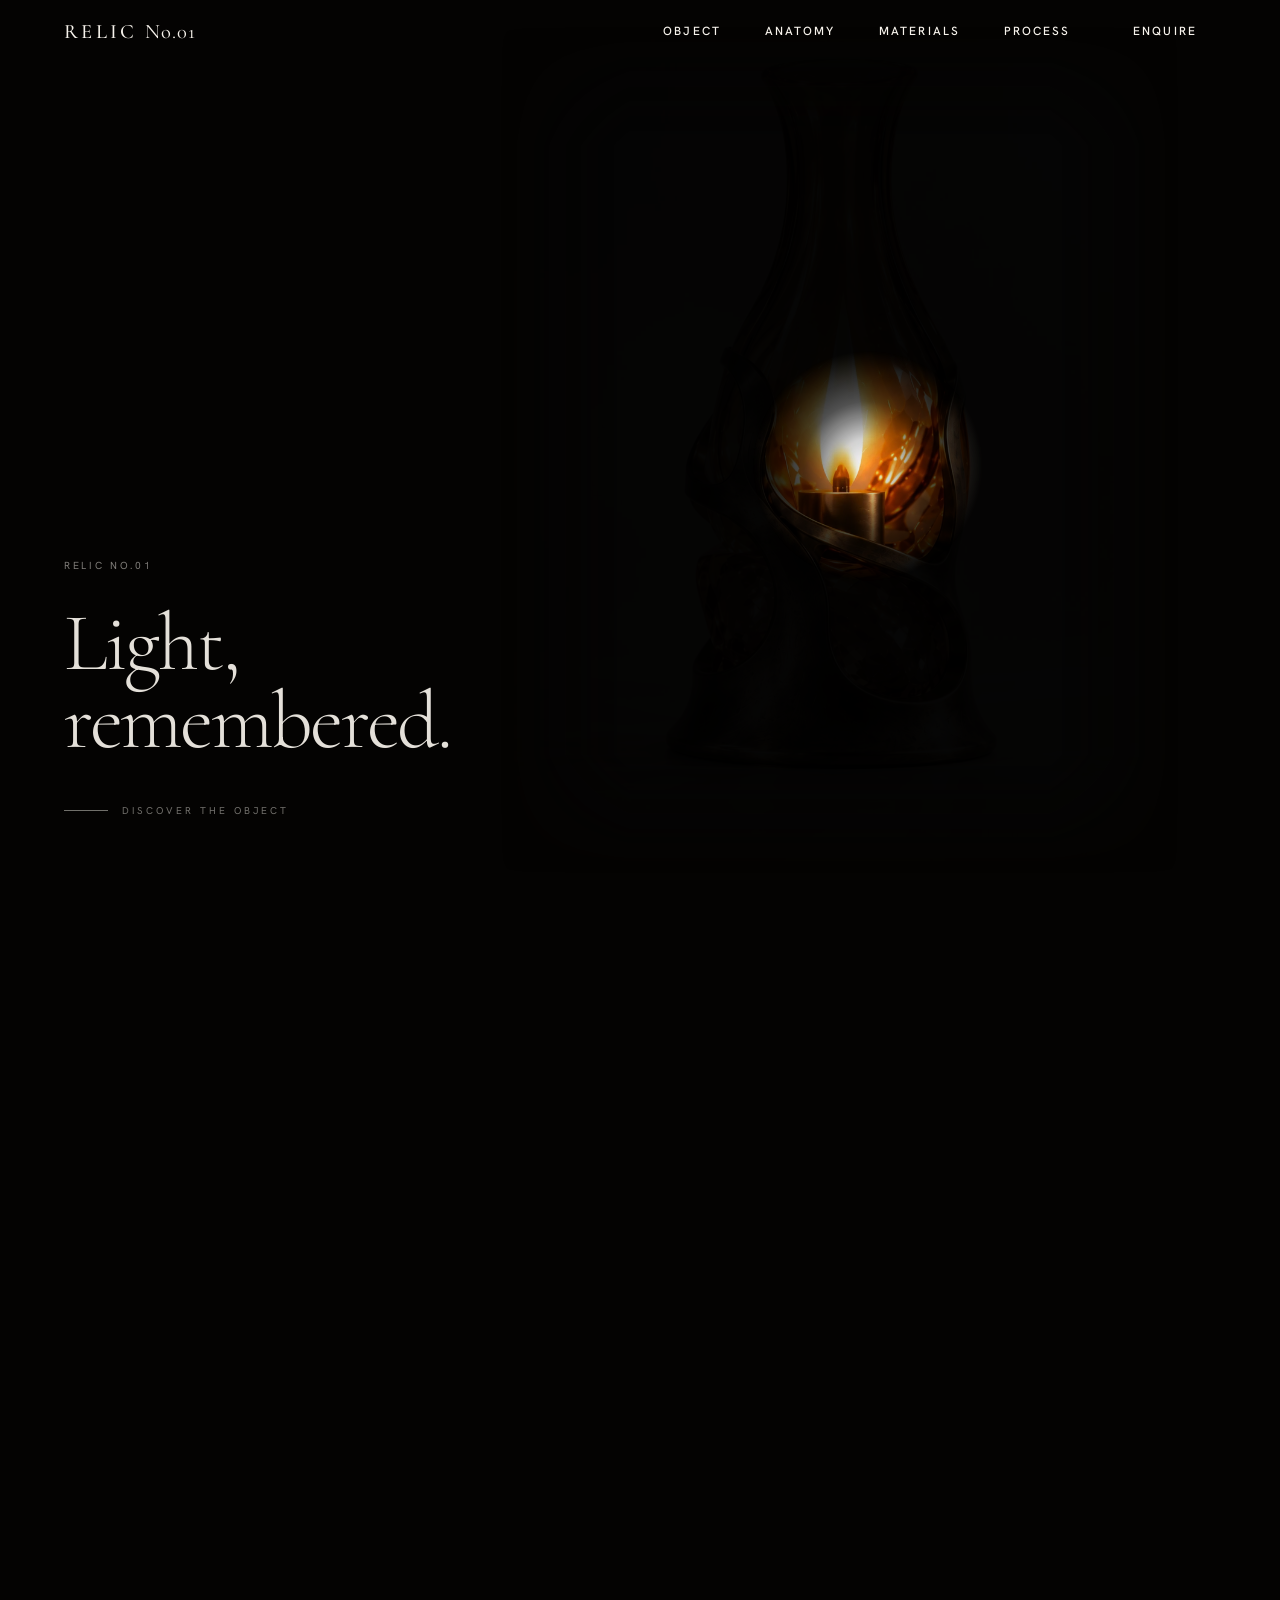
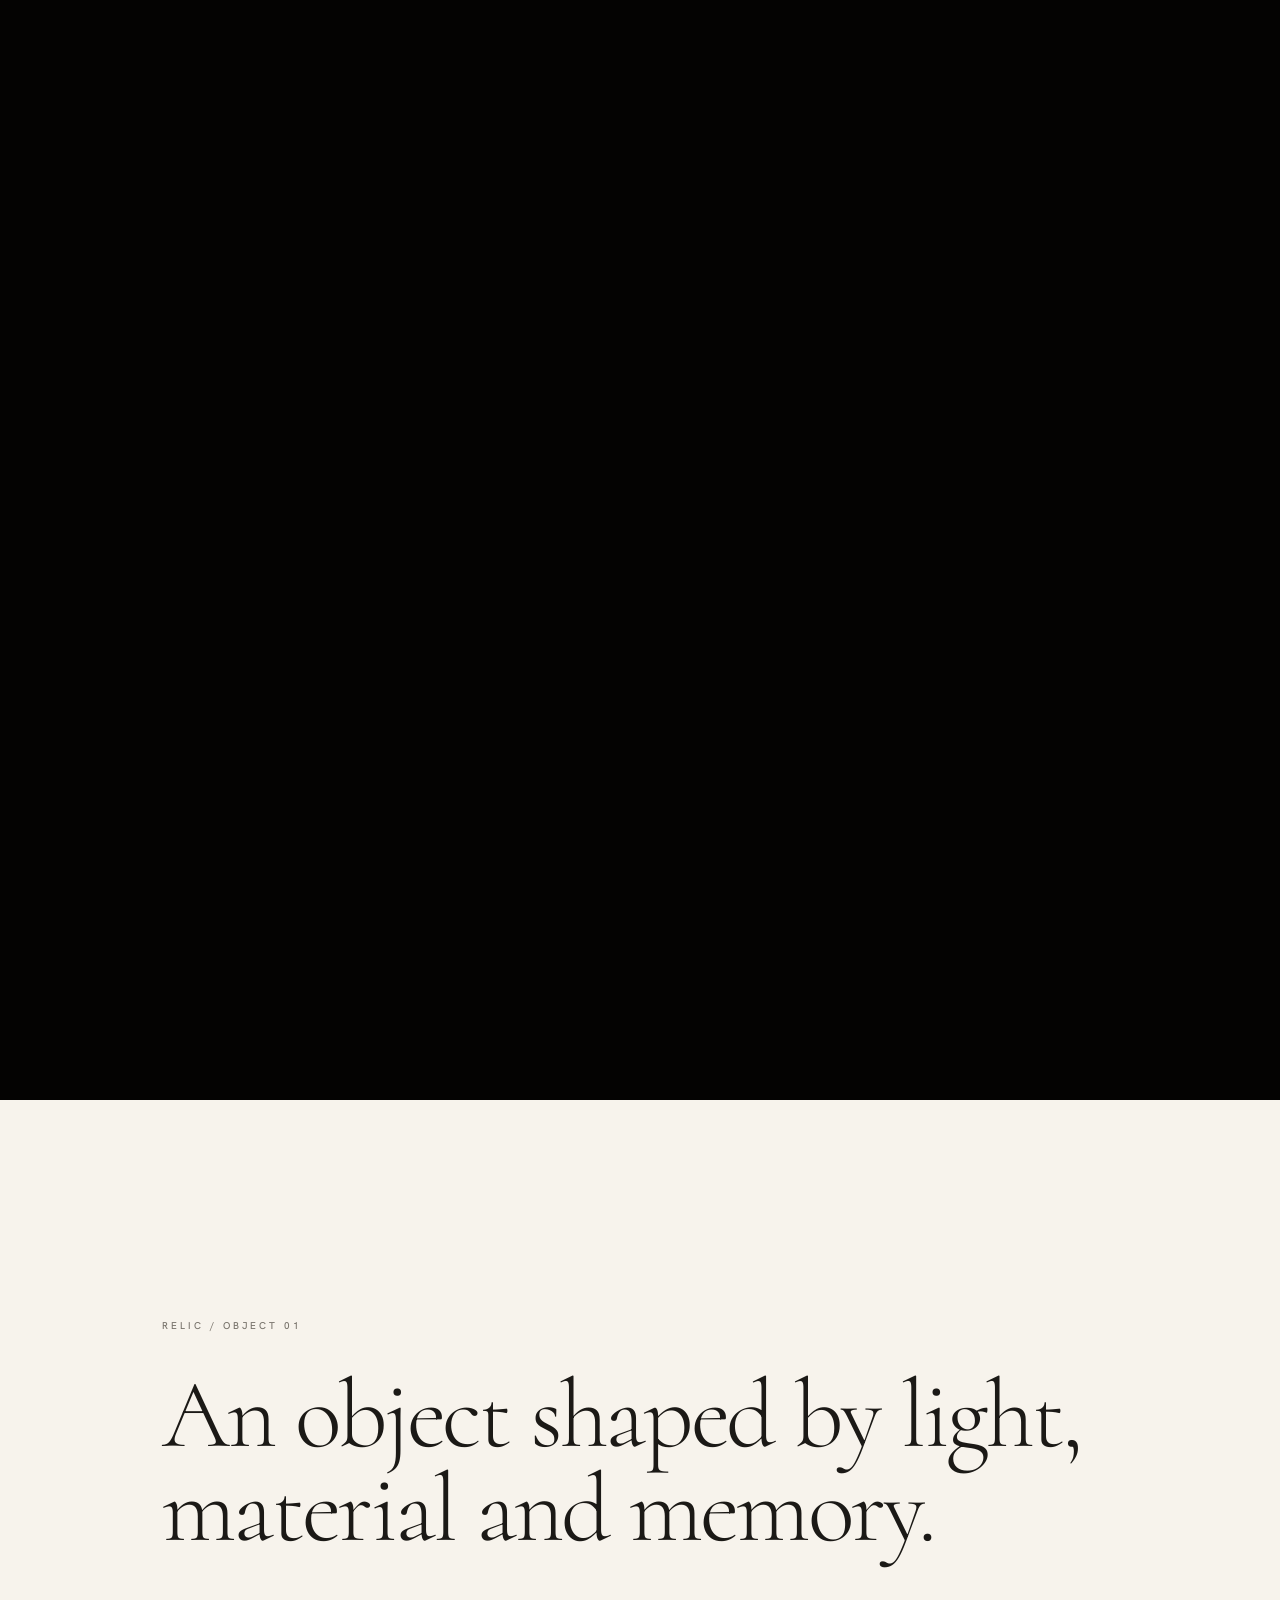
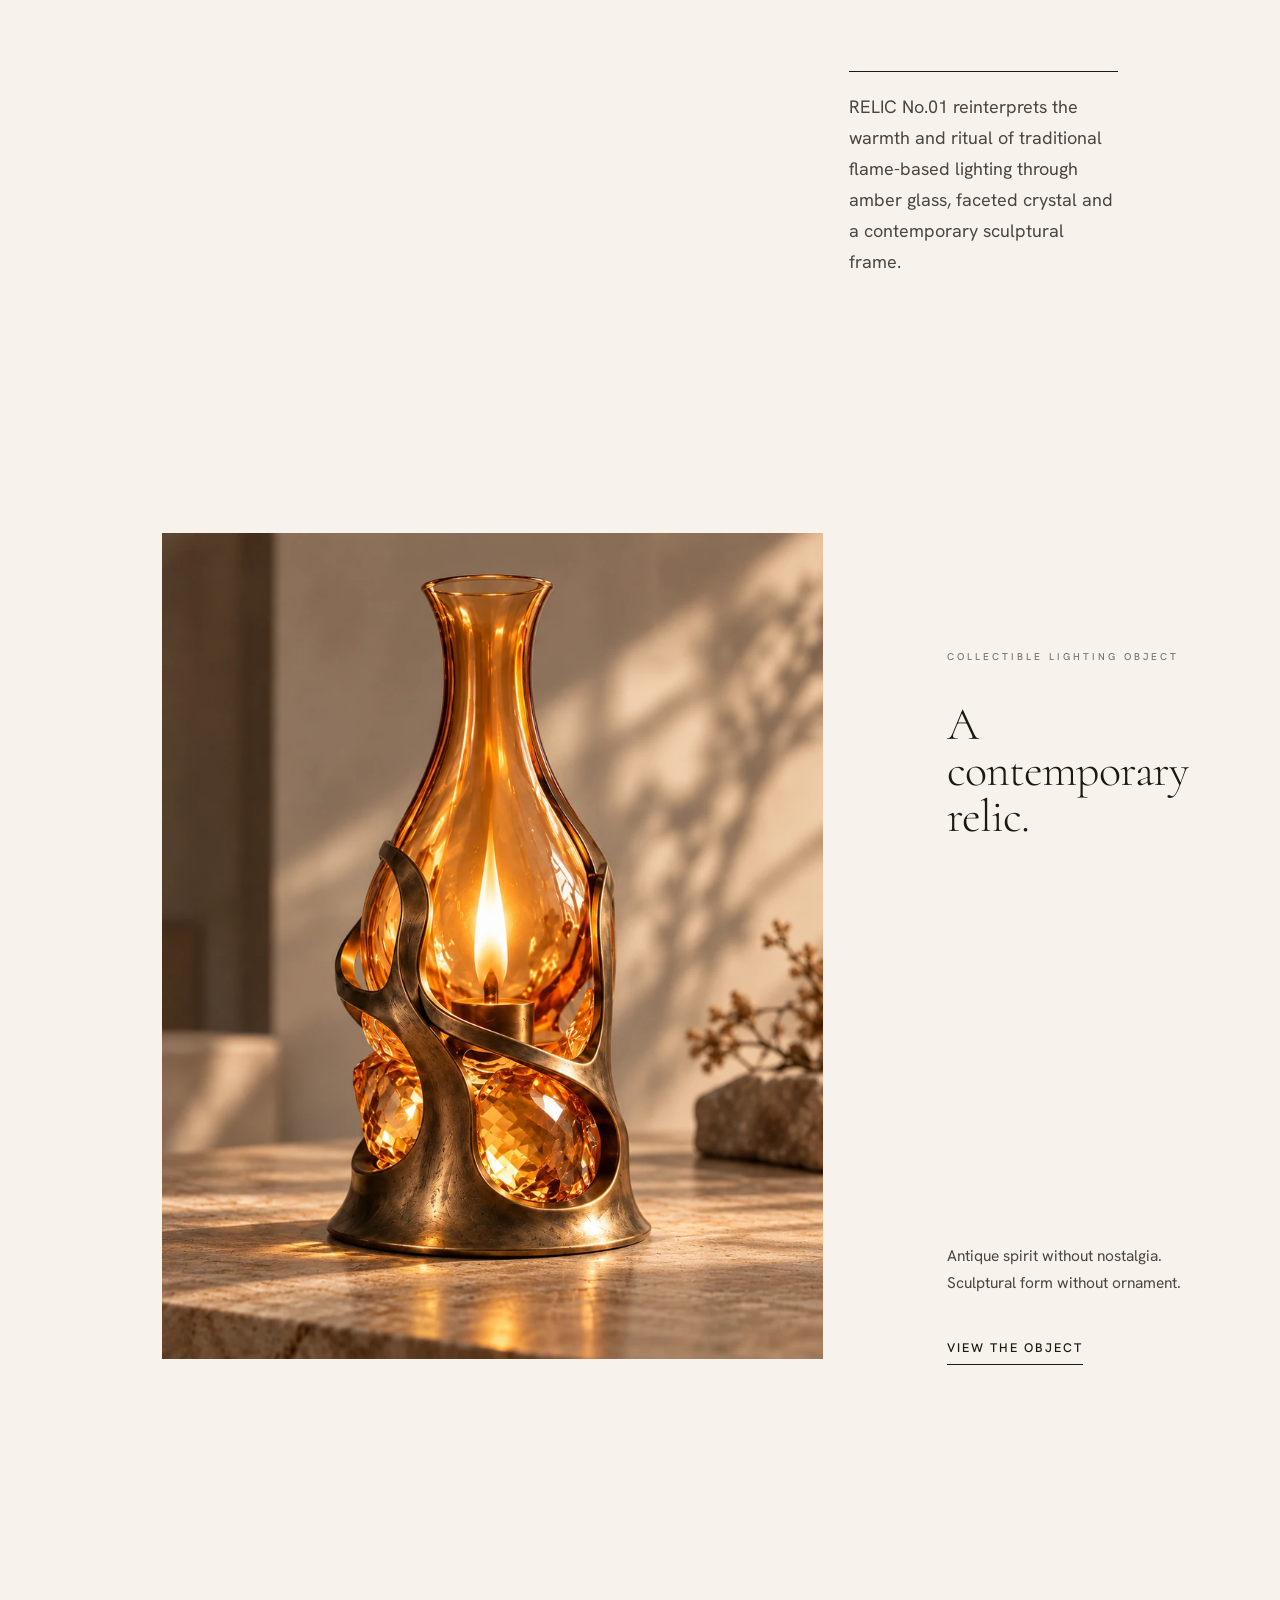
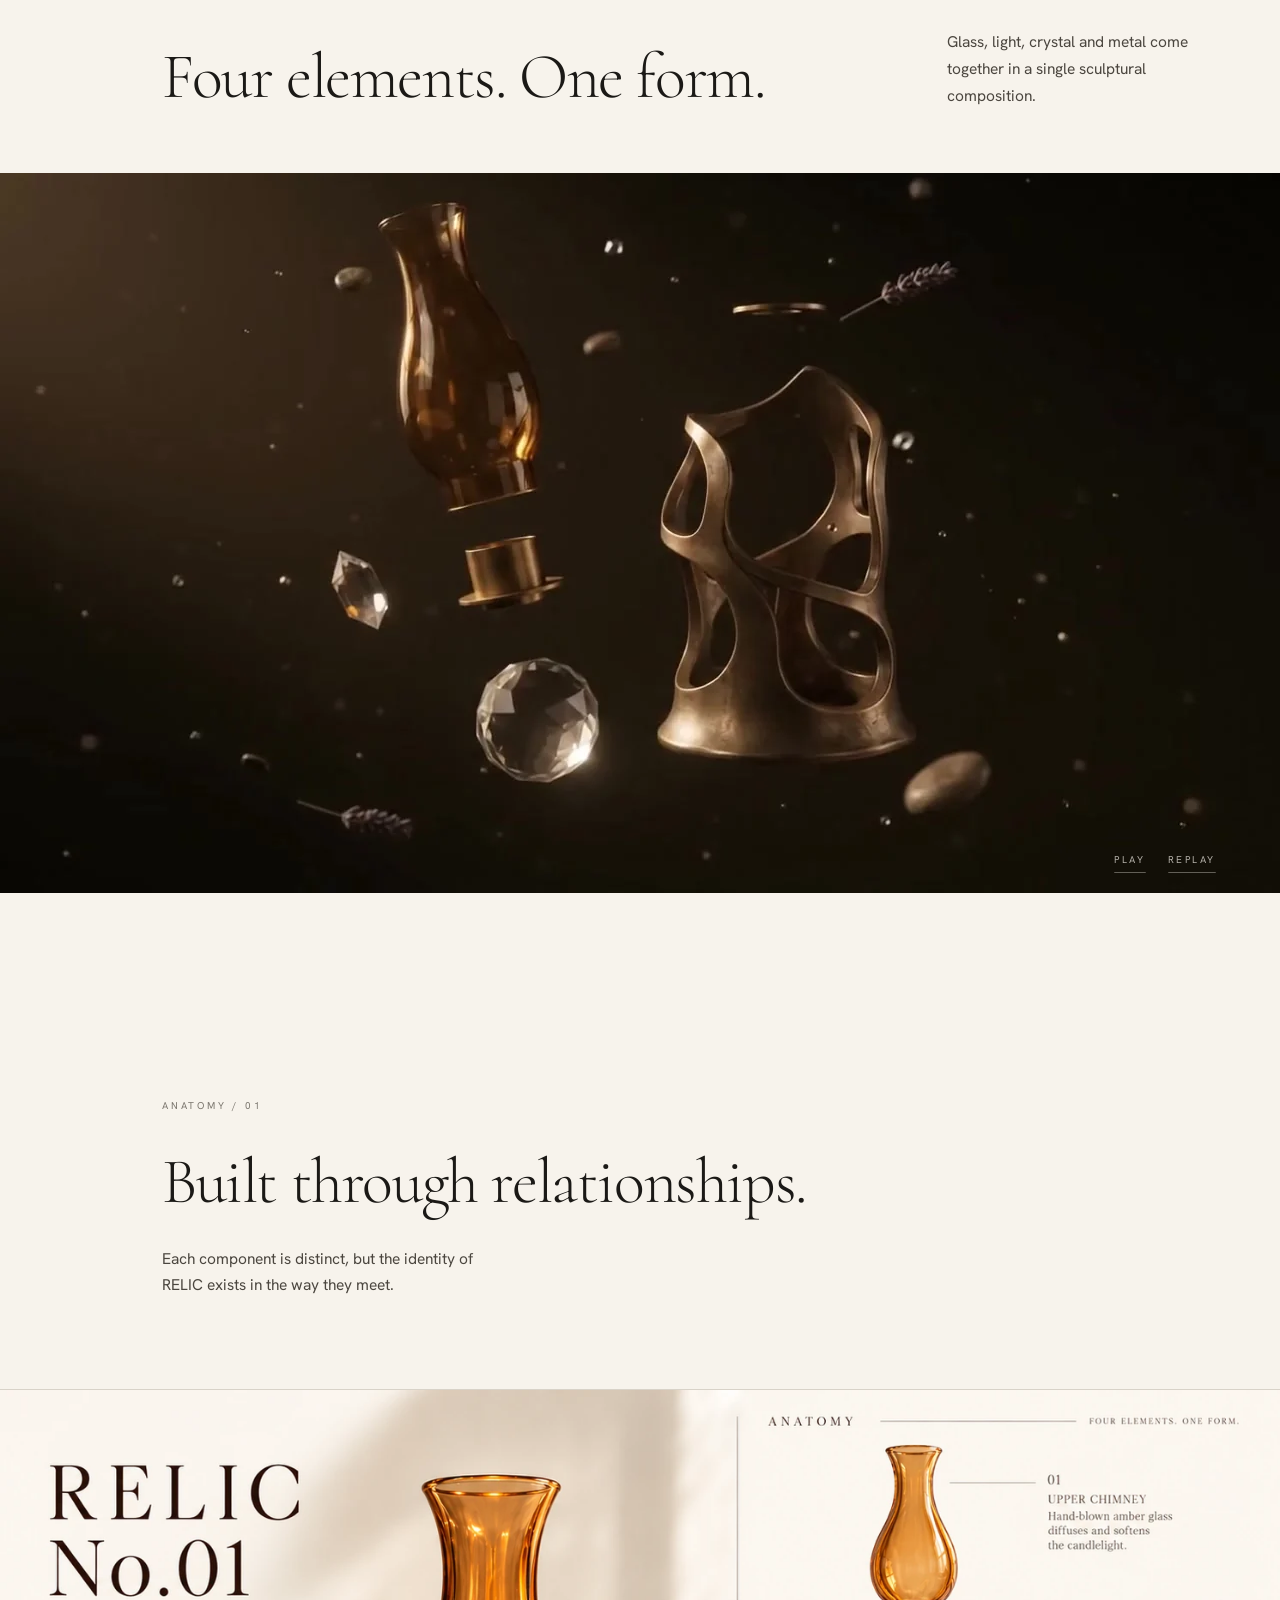
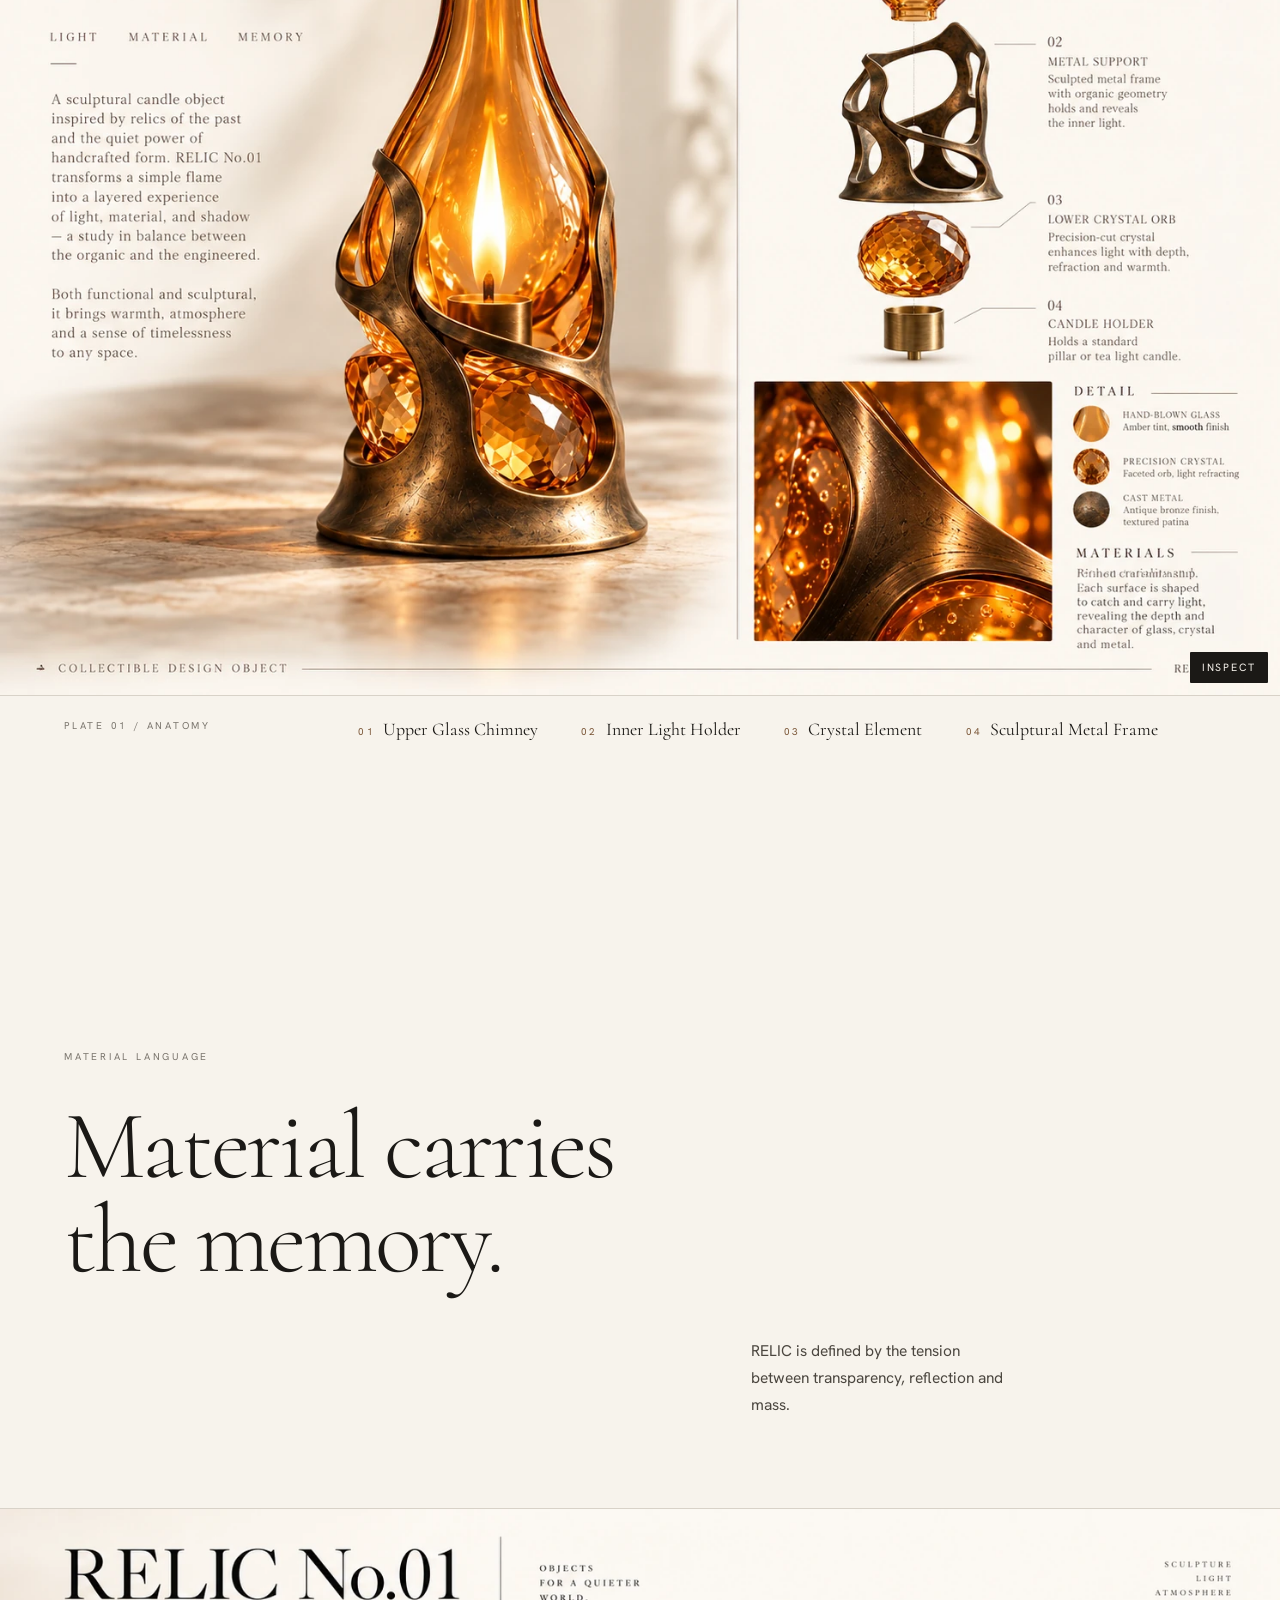
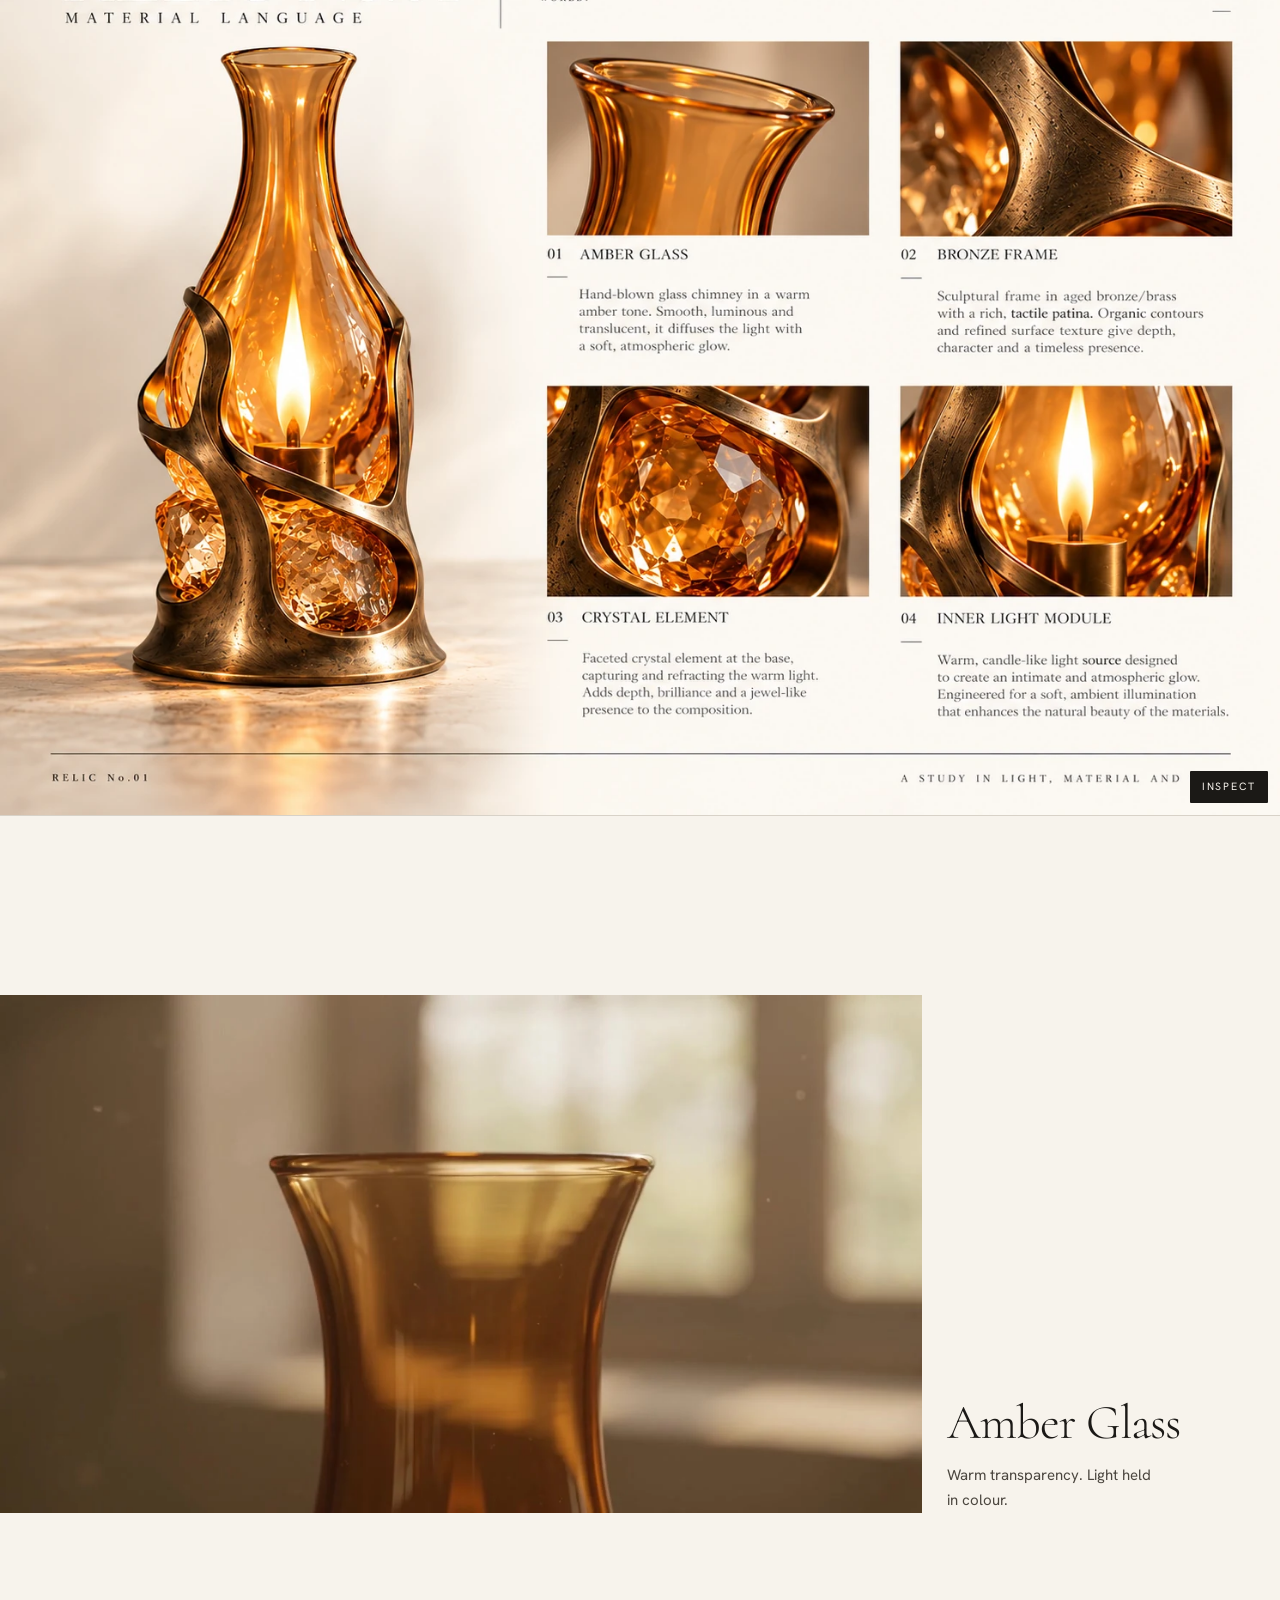
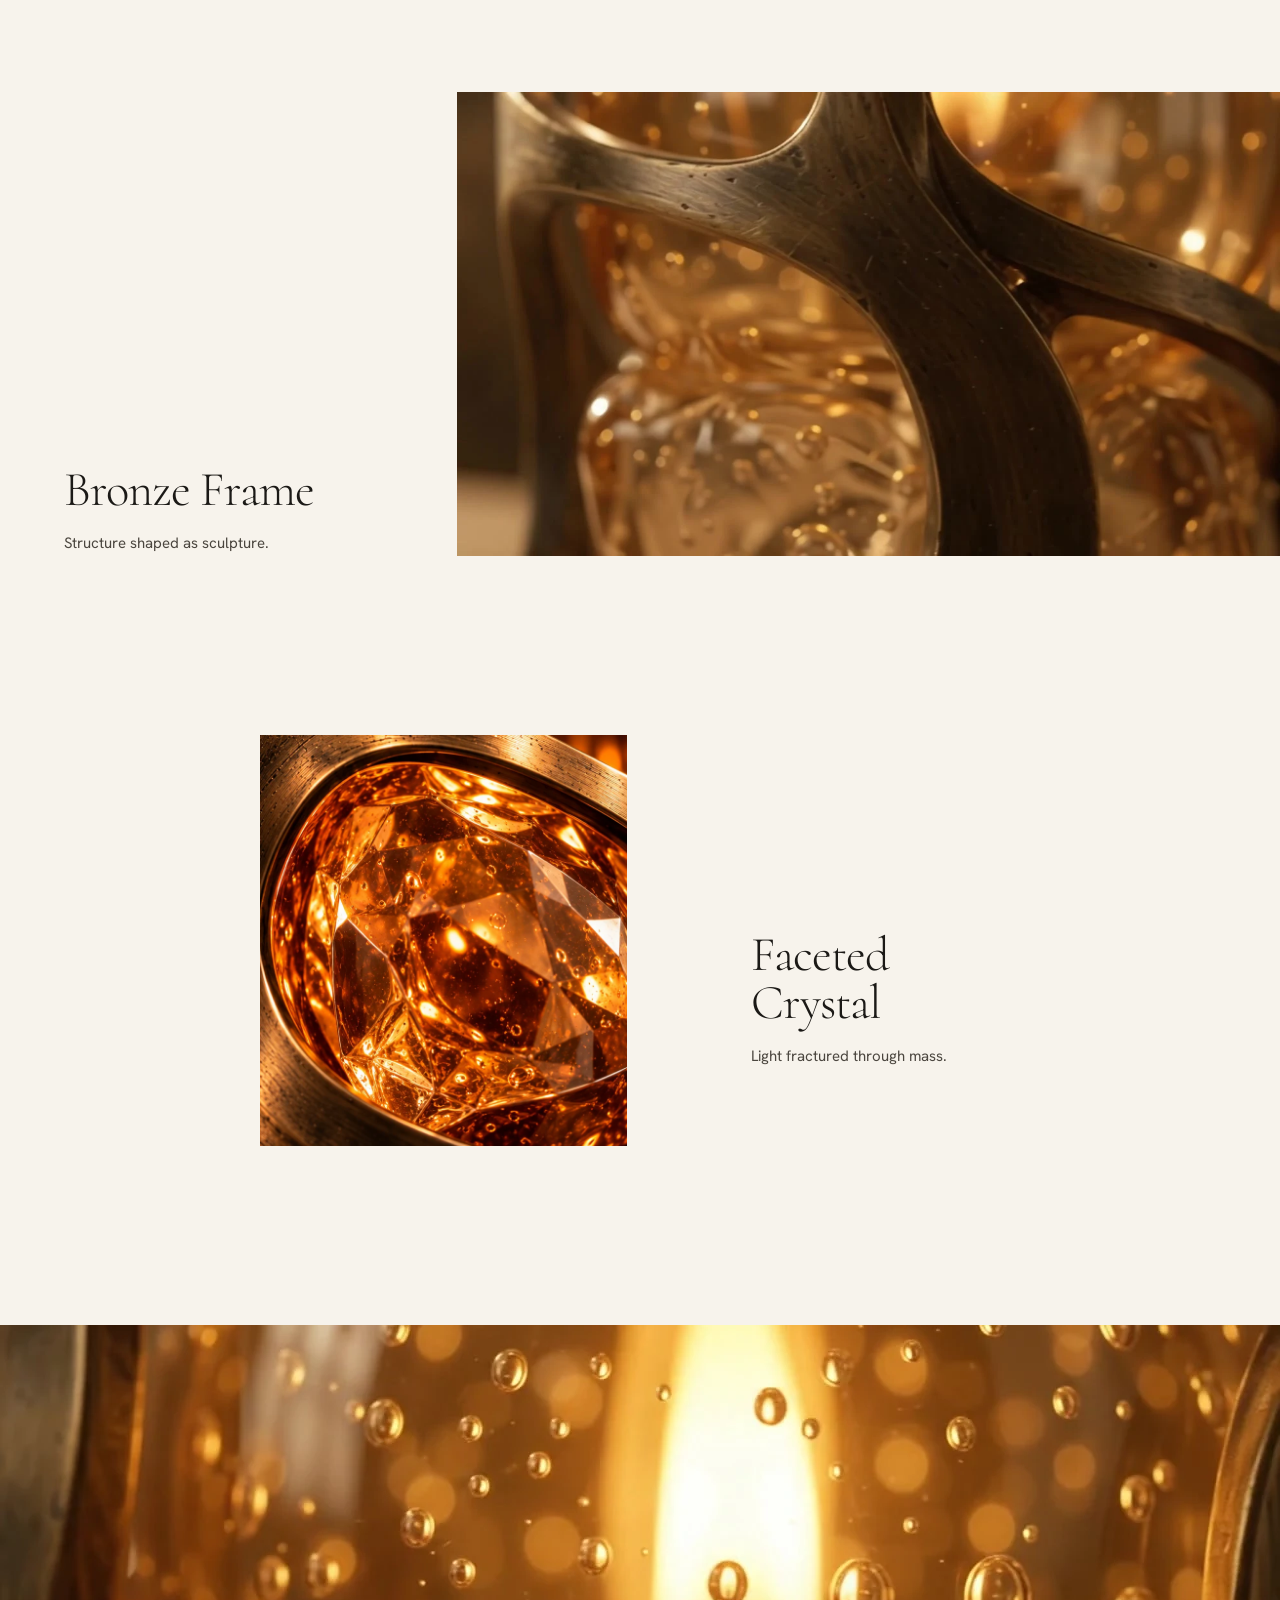
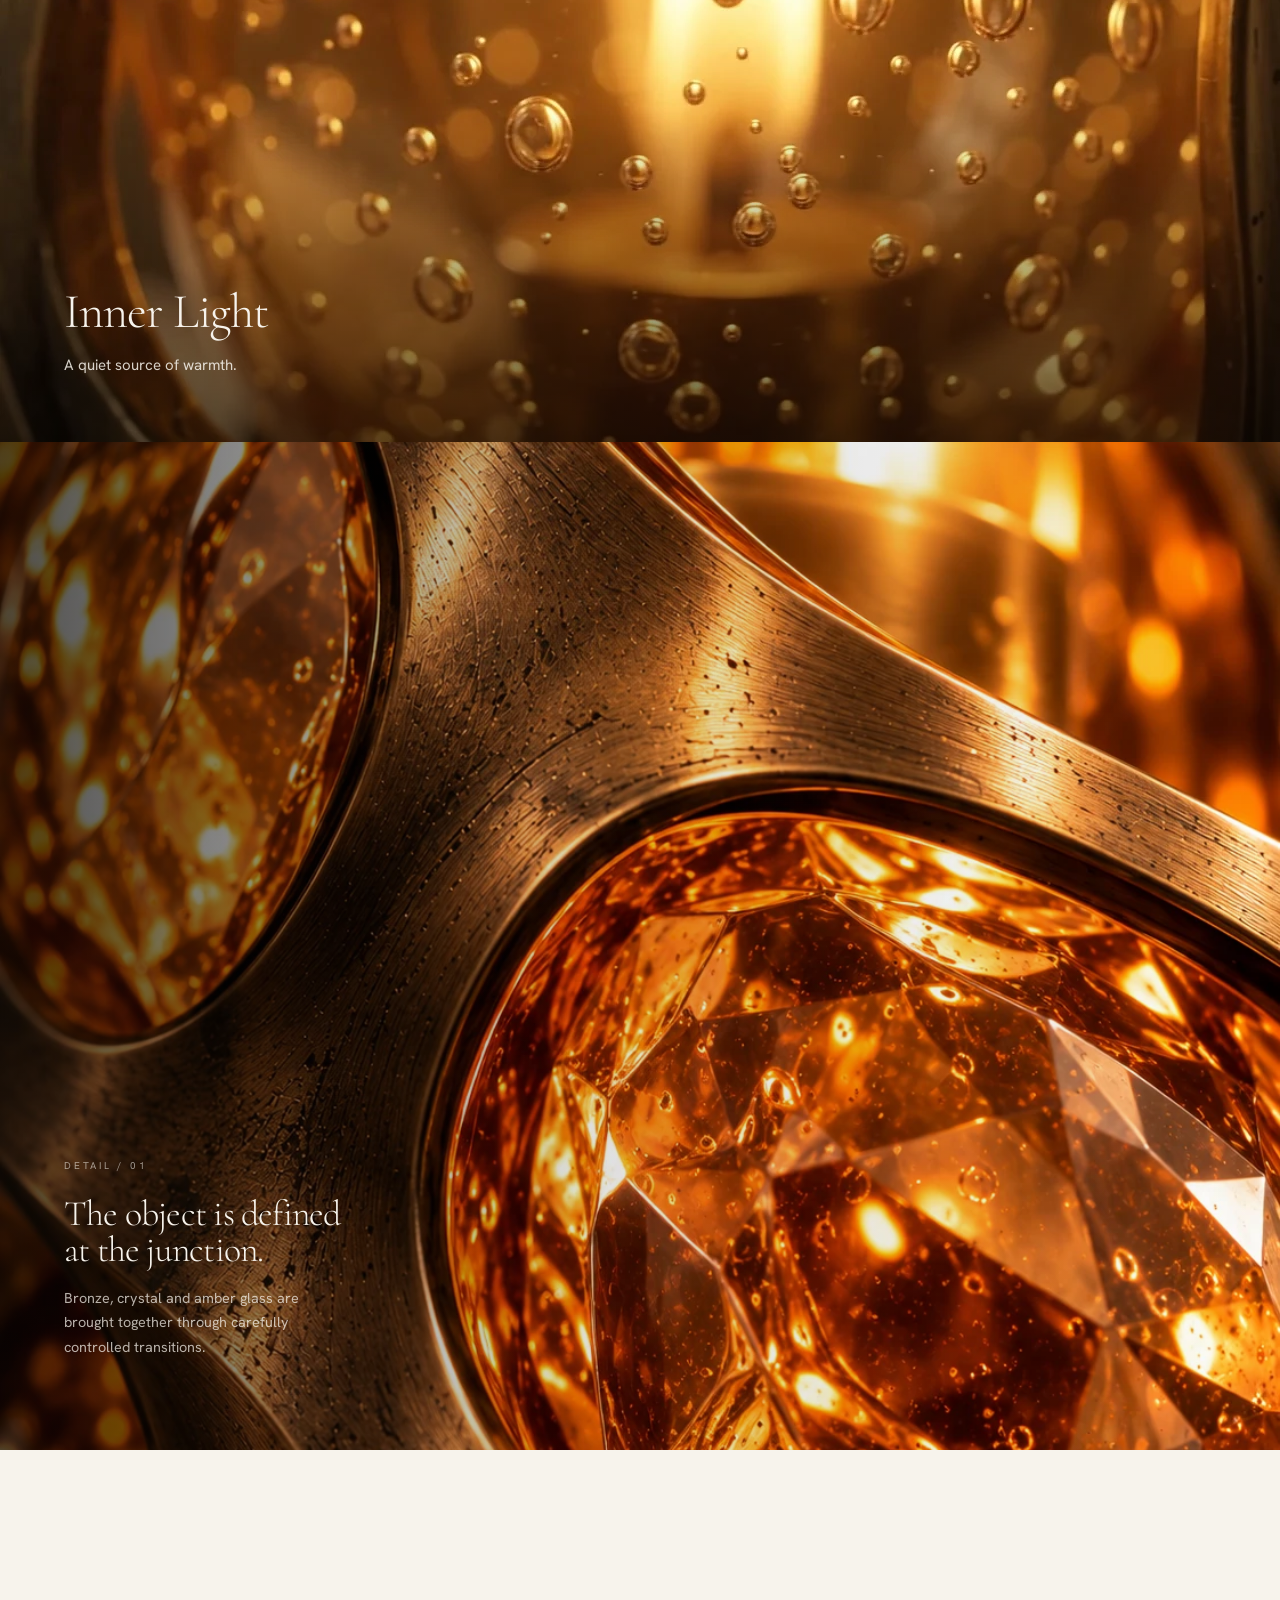
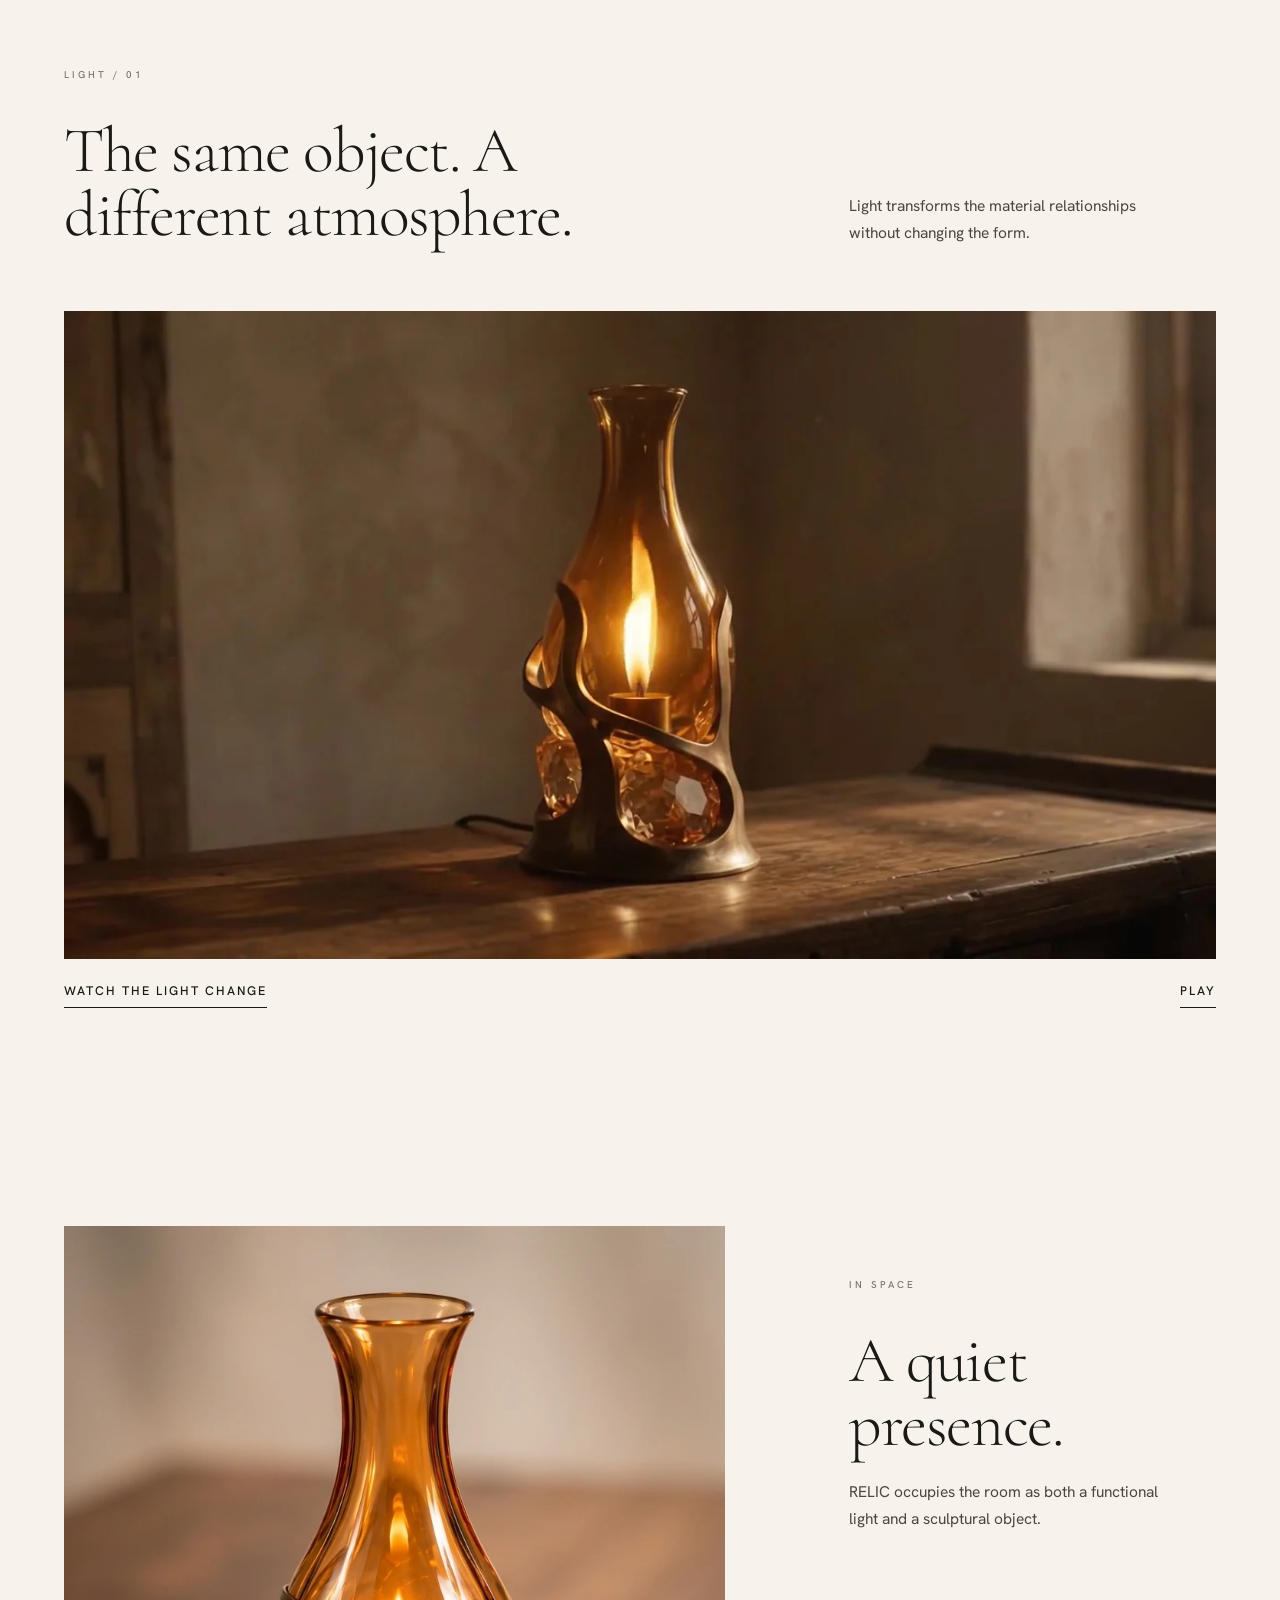
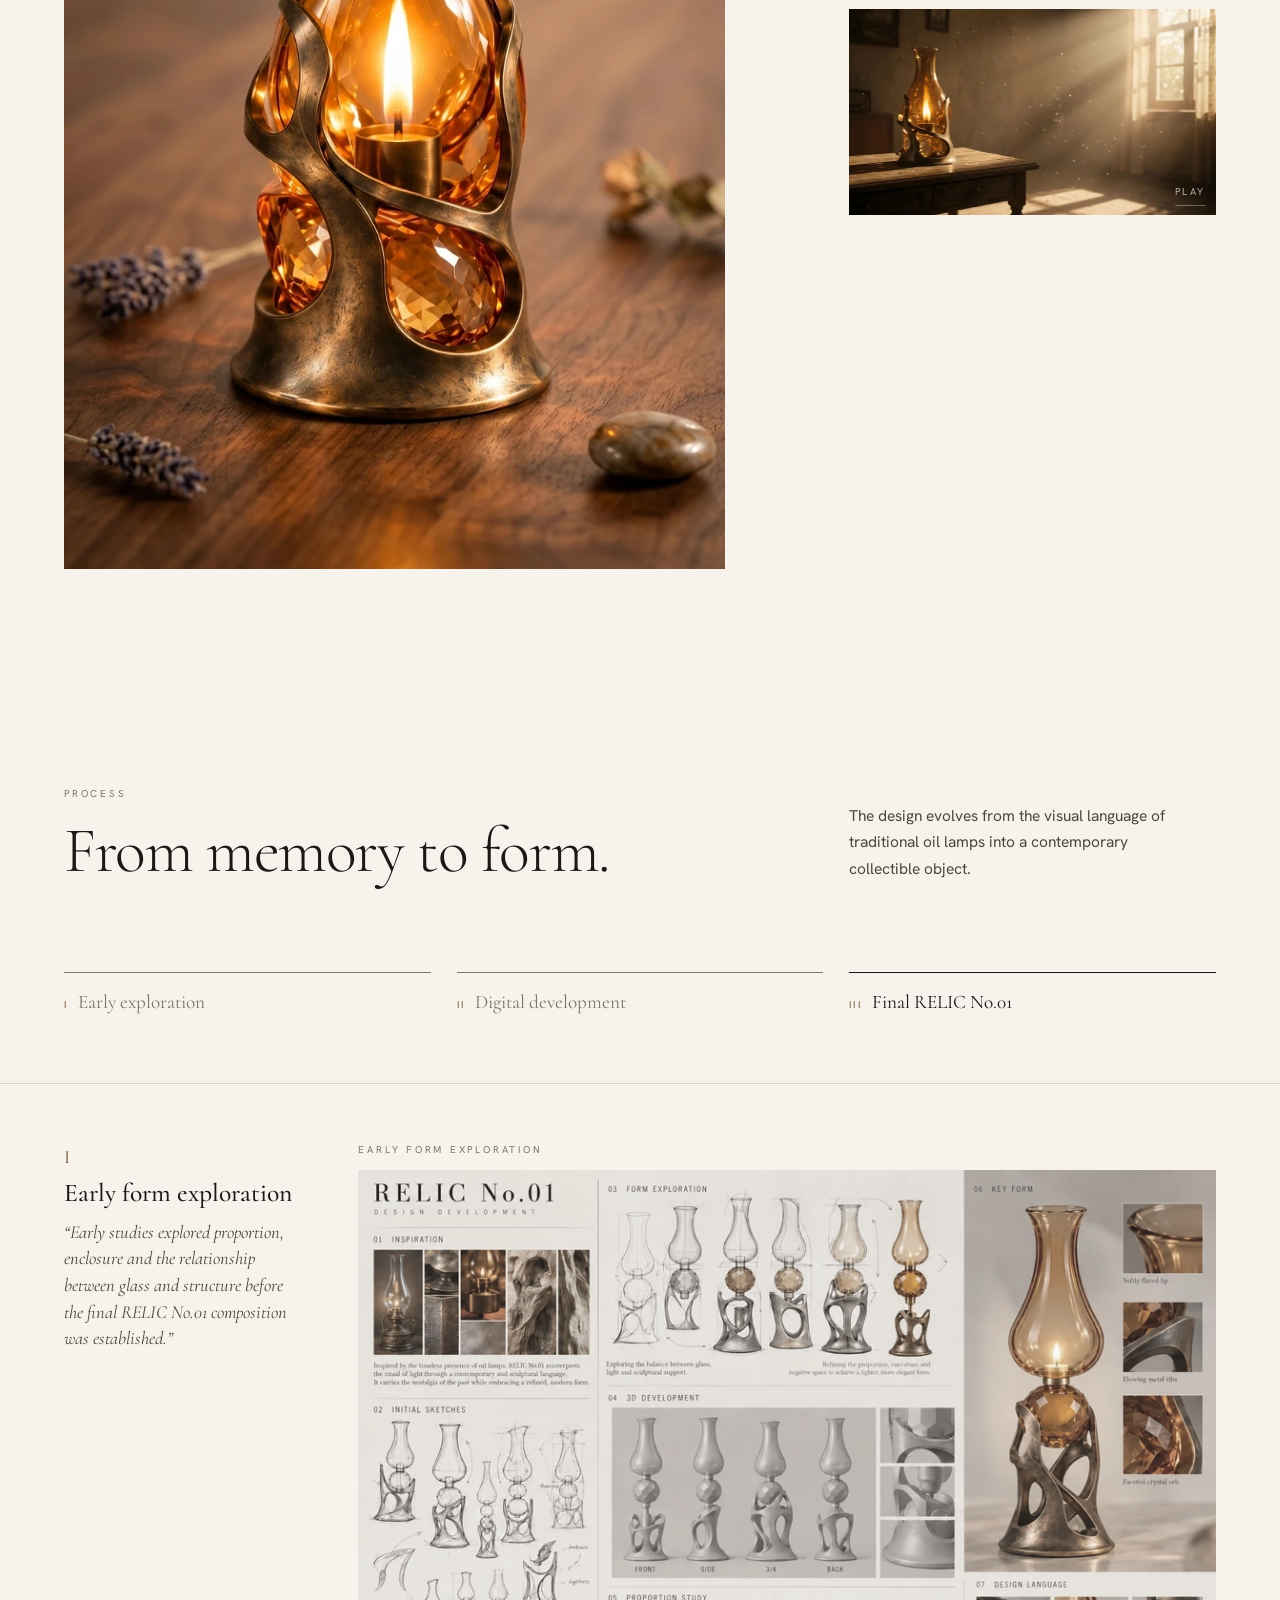
==== index.html @ 2372d44c "Add files via upload" ====
<!doctype html>
<html lang="en">
<head>
<meta charset="utf-8">
<meta name="viewport" content="width=device-width, initial-scale=1, viewport-fit=cover">
<title>RELIC No.01 — Light, remembered.</title>
<meta name="description" content="RELIC No.01 is a collectible sculptural table light: amber glass, faceted crystal and a flowing bronze frame, inspired by antique oil lamps.">
<meta name="theme-color" content="#F7F3EC">
<meta property="og:title" content="RELIC No.01 — Light, remembered.">
<meta property="og:description" content="RELIC No.01 is a collectible sculptural table light: amber glass, faceted crystal and a flowing bronze frame, inspired by antique oil lamps.">
<meta property="og:type" content="website">
<meta property="og:image" content="assets/img/relic-hero-neutral.webp">
<link rel="preconnect" href="https://fonts.googleapis.com"><link rel="preconnect" href="https://fonts.gstatic.com" crossorigin><link href="https://fonts.googleapis.com/css2?family=Cormorant:ital,wght@0,300;0,400;0,500;1,400&family=Hanken+Grotesk:wght@400;500&display=swap" rel="stylesheet">
<link rel="stylesheet" href="css/style.css">
</head>
<body>
<a class="skip" href="#main">Skip to content</a>
<header class="header is-paper">
  <a class="logo" href="#top" aria-label="RELIC No.01, home">RELIC<span>No.01</span></a>
  <button class="menu-btn" type="button" aria-expanded="false" aria-controls="nav">Menu</button>
  <nav class="nav" id="nav" aria-label="Primary">
    <a href="#object">Object</a>
    <a href="#anatomy">Anatomy</a>
    <a href="#materials">Materials</a>
    <a href="#process">Process</a>
    <button class="nav__enq" type="button" data-enquire>Enquire</button>
  </nav>
</header>
<main id="main">

<!-- 01 · dark entrance -->
<section class="entrance" id="top" aria-label="RELIC No.01, opening">
  <div class="entrance__pin">
    <div class="entrance__frame">
      <img class="e-base" src="assets/img/relic-hero-neutral.webp" width="1122" height="1402" alt="" aria-hidden="true" fetchpriority="high">
      <img class="e-lit" src="assets/img/relic-hero-neutral.webp" width="1122" height="1402" alt="RELIC No.01: an amber glass chimney with a lit flame, a faceted crystal and a sculptural bronze frame on a flared base." fetchpriority="high">
    </div>
    <div class="entrance__text">
      <p class="entrance__line">RELIC No.01</p>
      <h1 class="display entrance__title">Light, remembered.</h1>
      <p class="entrance__hint"><i aria-hidden="true"></i>Discover the object</p>
    </div>
  </div>
</section>

<!-- 02 · introduction -->
<section class="section intro" aria-labelledby="intro-h">
  <div class="grid">
    <p class="eyebrow">RELIC / OBJECT 01</p>
    <h2 class="display" id="intro-h">An object shaped by light, material and memory.</h2>
    <p class="copy">RELIC No.01 reinterprets the warmth and ritual of traditional flame-based lighting through amber glass, faceted crystal and a contemporary sculptural frame.</p>
  </div>
</section>

<!-- 03 · hero object -->
<section class="hero-object" id="object" aria-labelledby="obj-h">
  <div class="grid hero-object__grid">
    <figure class="hero-object__media" data-parallax>
      <img src="assets/img/relic-hero-sunlit.webp" srcset="assets/img/relic-hero-sunlit-900.webp 900w, assets/img/relic-hero-sunlit.webp 1122w" sizes="(max-width: 820px) 100vw, 56vw" width="1122" height="1402" alt="RELIC No.01 lit on a stone surface in low sun: the full silhouette of the glass chimney, crystal and bronze frame." loading="eager" fetchpriority="high">
    </figure>
    <div class="hero-object__text">
      <div>
        <p class="eyebrow">Collectible lighting object</p>
        <h2 class="headline" id="obj-h">A contemporary relic.</h2>
      </div>
      <div>
        <p class="copy">Antique spirit without nostalgia. Sculptural form without ornament.</p>
        <a class="link" href="object/relic-01/">View the object</a>
      </div>
    </div>
  </div>
</section>

<!-- 04 · assembly film -->
<section class="assembly" id="assembly" aria-labelledby="asm-h">
  <div class="grid assembly__head">
    <h2 class="headline" id="asm-h">Four elements. One form.</h2>
    <p class="copy">Glass, light, crystal and metal come together in a single sculptural composition.</p>
  </div>
  <div class="film" data-film-wrap>
    <video id="v-assembly" data-film muted playsinline preload="none" poster="assets/img/poster-assembly.webp" aria-label="Film: the glass chimney, inner light, crystal and bronze frame drawing together into RELIC No.01.">
      <source src="assets/video/relic-assembly.mp4" type="video/mp4">
    </video>
    <div class="film__ctrl">
      <button type="button" data-toggle="v-assembly">Pause</button>
      <button type="button" data-replay="v-assembly">Replay</button>
    </div>
  </div>
</section>

<!-- 05 · anatomy -->
<section class="anatomy" id="anatomy" aria-labelledby="ana-h">
  <div class="grid anatomy__head">
    <p class="meta">Anatomy / 01</p>
    <h2 class="headline" id="ana-h">Built through relationships.</h2>
    <p class="copy">Each component is distinct, but the identity of RELIC exists in the way they meet.</p>
  </div>
  <figure class="plate">
    <button class="plate__btn" type="button" data-zoom="assets/img/relic-anatomy-board.webp" data-alt="Anatomy board: exploded view of RELIC No.01 with leader lines to each component, and a macro detail of the bronze frame." aria-label="Inspect the anatomy board at full resolution">
      <img src="assets/img/relic-anatomy-board.webp" srcset="assets/img/relic-anatomy-board-900.webp 900w, assets/img/relic-anatomy-board.webp 1491w" sizes="100vw" width="1491" height="1055" alt="Anatomy board: exploded view of RELIC No.01 showing the upper chimney, metal support, lower crystal and candle holder, with a macro detail of the bronze frame." loading="lazy" decoding="async">
      <span class="zoom__hint" aria-hidden="true">Inspect</span>
    </button>
    <figcaption class="plate__cap grid">
      <span class="meta">Plate 01 / Anatomy</span>
      <ol class="plate__parts" aria-label="Components">
        <li><i>01</i>Upper Glass Chimney</li>
        <li><i>02</i>Inner Light Holder</li>
        <li><i>03</i>Crystal Element</li>
        <li><i>04</i>Sculptural Metal Frame</li>
      </ol>
    </figcaption>
  </figure>
</section>

<!-- 06 · materials -->
<section class="materials" id="materials" aria-labelledby="mat-h">
  <div class="grid materials__head">
    <p class="meta">Material language</p>
    <h2 class="display" id="mat-h">Material carries the memory.</h2>
    <p class="copy">RELIC is defined by the tension between transparency, reflection and mass.</p>
  </div>
  <figure class="plate plate--materials">
    <button class="plate__btn" type="button" data-zoom="assets/img/relic-material-board.webp" data-alt="Material language board: amber glass, bronze frame, crystal element and inner light module." aria-label="Inspect the material board at full resolution">
      <img src="assets/img/relic-material-board.webp" srcset="assets/img/relic-material-board-900.webp 900w, assets/img/relic-material-board.webp 1491w" sizes="100vw" width="1491" height="1055" alt="Material language board: the lit object beside close-ups of the amber glass lip, the bronze frame, the faceted crystal and the inner light module." loading="lazy" decoding="async">
      <span class="zoom__hint" aria-hidden="true">Inspect</span>
    </button>
  </figure>
  <article class="chapter chapter--a"><div class="grid">
    <figure class="chapter__img"><img src="assets/img/material-amber-glass.webp" srcset="assets/img/material-amber-glass-900.webp 900w, assets/img/material-amber-glass.webp 1280w" sizes="(max-width: 820px) 100vw, 72vw" width="1280" height="720" alt="Close view of the amber glass chimney lip, softly flared, with window light behind." loading="lazy" decoding="async"></figure>
    <div class="chapter__text"><h3>Amber Glass</h3><p>Warm transparency. Light held in colour.</p></div>
  </div></article>
  <article class="chapter chapter--b"><div class="grid">
    <div class="chapter__text"><h3>Bronze Frame</h3><p>Structure shaped as sculpture.</p></div>
    <figure class="chapter__img"><img src="assets/img/material-bronze-frame.webp" srcset="assets/img/material-bronze-frame-900.webp 900w, assets/img/material-bronze-frame.webp 1280w" sizes="(max-width: 820px) 100vw, 72vw" width="1280" height="720" alt="Close view of a patinated bronze rib curving around amber glass." loading="lazy" decoding="async"></figure>
  </div></article>
  <article class="chapter chapter--c"><div class="grid">
    <figure class="chapter__img"><img src="assets/img/material-faceted-crystal.webp" width="752" height="842" alt="Close view of the faceted amber crystal held within the bronze frame." loading="lazy" decoding="async"></figure>
    <div class="chapter__text"><h3>Faceted Crystal</h3><p>Light fractured through mass.</p></div>
  </div></article>
  <article class="chapter chapter--d">
    <figure class="chapter__bleed"><img src="assets/img/material-inner-light.webp" srcset="assets/img/material-inner-light-900.webp 900w, assets/img/material-inner-light.webp 1280w" sizes="100vw" width="1280" height="720" alt="Close view of the flame inside the amber glass chimney." loading="lazy" decoding="async"></figure>
    <div class="grid"><div class="chapter__text"><h3>Inner Light</h3><p>A quiet source of warmth.</p></div></div>
  </article>
</section>

<!-- 07 · material detail -->
<section class="detail" aria-labelledby="det-h">
  <div class="detail__media">
    <img src="assets/img/relic-macro-junction.webp" srcset="assets/img/relic-macro-junction-900.webp 900w, assets/img/relic-macro-junction.webp 1122w" sizes="100vw" width="1122" height="1402" alt="Macro detail: a patinated bronze rib meeting faceted amber crystal, with the candle flame blurred behind." loading="lazy" decoding="async">
  </div>
  <div class="grid detail__grid">
    <div class="detail__text">
      <p class="meta">Detail / 01</p>
      <h2 class="headline" id="det-h">The object is defined at the junction.</h2>
      <p class="copy">Bronze, crystal and amber glass are brought together through carefully controlled transitions.</p>
    </div>
  </div>
</section>

<!-- 08 · light study -->
<section class="section" id="light" aria-labelledby="light-h">
  <div class="grid light-head">
    <p class="eyebrow">LIGHT / 01</p>
    <h2 class="headline" id="light-h">The same object. A different atmosphere.</h2>
    <p class="copy">Light transforms the material relationships without changing the form.</p>
  </div>
  <div class="light-film" data-film-wrap>
    <video id="v-light" data-film muted playsinline preload="none" poster="assets/img/poster-light-study.webp" aria-label="Film: RELIC No.01 emerging from a dark room as its light takes hold, then close studies of the glass lip and the crystal.">
      <source src="assets/video/relic-light-study.mp4" type="video/mp4">
    </video>
  </div>
  <div class="light-actions">
    <button class="textbtn" type="button" data-replay="v-light">Watch the light change</button>
    <button class="textbtn" type="button" data-toggle="v-light">Pause</button>
  </div>
</section>

<!-- 09 · object in space -->
<section class="section space" aria-labelledby="space-h" style="padding-top:0">
  <div class="grid">
    <figure class="space__main">
      <img src="assets/img/relic-lifestyle-wood.webp" width="864" height="1232" alt="RELIC No.01 lit on a walnut table beside dried lavender and a smooth stone." loading="lazy" decoding="async">
    </figure>
    <div class="space__side">
      <div>
        <p class="eyebrow">IN SPACE</p>
        <h2 class="headline" id="space-h">A quiet presence.</h2>
        <p class="copy">RELIC occupies the room as both a functional light and a sculptural object.</p>
      </div>
      <div class="space__film" data-film-wrap>
        <video id="v-room" data-film muted playsinline loop preload="none" poster="assets/img/poster-atmosphere.webp" aria-label="Film: RELIC No.01 in a sunlit room, then a close view of the flame inside the glass.">
          <source src="assets/video/relic-atmosphere.mp4" type="video/mp4">
        </video>
        <div class="film__ctrl"><button type="button" data-toggle="v-room">Pause</button></div>
      </div>
    </div>
  </div>
</section>

<!-- 10 · process -->
<section class="section process" id="process" aria-labelledby="proc-h" style="padding-top:0">
  <div class="grid head">
    <p class="meta">Process</p>
    <h2 class="headline" id="proc-h">From memory to form.</h2>
    <p class="copy">The design evolves from the visual language of traditional oil lamps into a contemporary collectible object.</p>
  </div>

  <ol class="evolution grid" aria-label="Evolution of the design">
    <li><i>I</i>Early exploration</li>
    <li><i>II</i>Digital development</li>
    <li><i>III</i>Final RELIC No.01</li>
  </ol>

  <div class="grid step">
    <div class="step__label">
      <span class="n">I</span>
      <h3>Early form exploration</h3>
      <p class="note">&ldquo;Early studies explored proportion, enclosure and the relationship between glass and structure before the final RELIC No.01 composition was established.&rdquo;</p>
    </div>
    <div class="step__media">
      <p class="tag">Early form exploration</p>
      <button class="zoom zoom--early" type="button" data-zoom="assets/img/relic-development-board.webp" data-alt="Early form exploration board: inspiration, initial sketches, single-orb form studies and proportion tests. Not the final RELIC No.01." aria-label="Enlarge the early form exploration board">
        <img src="assets/img/relic-development-board.webp" srcset="assets/img/relic-development-board-900.webp 900w, assets/img/relic-development-board.webp 1536w" sizes="(max-width: 820px) 100vw, 70vw" width="1536" height="1024" alt="Early form exploration board: inspiration images, sketches, single-orb form studies and proportion tests. This is an earlier design stage, not the final RELIC No.01." loading="lazy" decoding="async">
        <span class="zoom__hint" aria-hidden="true">Enlarge</span>
      </button>
    </div>
  </div>

  <div class="grid step">
    <div class="step__label"><span class="n">II</span><h3>Digital development</h3><p>A clay reference in Blender, working out glass, light, crystal and frame as separate parts.</p></div>
    <div class="step__media step__media--blender">
      <p class="tag">Digital development</p>
      <img src="assets/img/relic-blender-reference.webp" width="450" height="625" loading="lazy" decoding="async" alt="Blender viewport showing an exploded clay model: the glass chimney above the light holder, with a faceted orb inside a ribbed frame.">
    </div>
  </div>

  <div class="grid step step--final">
    <div class="step__label"><span class="n">III</span><h3>Final RELIC No.01</h3><p>Amber glass, faceted crystal and a flowing bronze frame, held in one form.</p></div>
    <div class="step__media step__media--final">
      <p class="tag tag--final">Final RELIC No.01</p>
      <img src="assets/img/relic-hero-neutral.webp" srcset="assets/img/relic-hero-neutral-900.webp 900w, assets/img/relic-hero-neutral.webp 1122w" sizes="(max-width: 820px) 100vw, 44vw" width="1122" height="1402" alt="The final RELIC No.01, lit, against a neutral backdrop." loading="lazy" decoding="async">
    </div>
  </div>
</section>

<!-- 11 · closing -->
<section class="closing" aria-labelledby="close-h">
  <div class="grid">
    <p class="meta">RELIC / Object 01</p>
    <h2 class="display" id="close-h">Light, remembered.</h2>
    <p class="copy">A collectible study in light, material and memory.</p>
    <div class="closing__cta">
      <button class="cta-line" type="button" data-enquire>Enquire about RELIC</button>
      <a class="cta-sub" href="assets/relic-no01-object-sheet.pdf" download>Download object sheet</a>
    </div>
  </div>
</section>

</main>
<footer class="footer">
  <div class="grid">
    <div class="footer__brand">
      <a class="logo" href="#top">RELIC<span>No.01</span></a>
      <p>Light, remembered.</p>
    </div>
    <nav class="footer__links" aria-label="Footer">
      <a href="object/relic-01/">Object</a>
      <a href="#anatomy">Anatomy</a>
      <a href="#materials">Materials</a>
      <a href="#process">Process</a>
      <button type="button" data-enquire>Contact</button>
    </nav>
    <p class="footer__credit">RELIC No.01 is a collectible design concept by PAS Creative Studio.</p>
  </div>
</footer>
<dialog id="lightbox" class="lightbox" aria-label="Enlarged image">
  <button class="lightbox__close" type="button">Close</button>
  <img src="" alt="">
</dialog>
<dialog id="enquiry" class="enq" aria-labelledby="enq-title">
  <div class="enq__wrap">
    <button class="enq__close" type="button">Close</button>
    <div class="enq__side">
      <p class="meta">RELIC No.01</p>
      <h2 id="enq-title">Enquire about RELIC</h2>
      <p class="lead">A few words are enough.</p>
    </div>
    <form class="enq__form">
      <label class="field"><span>Name</span><input name="name" autocomplete="name" required></label>
      <label class="field"><span>Email</span><input name="email" type="email" autocomplete="email" required></label>
      <label class="field"><span>Message</span><textarea name="message" rows="3" required></textarea></label>
      <button class="enq__send" type="submit">Send enquiry</button>
      <p class="enq__status" role="status" aria-live="polite"></p>
    </form>
  </div>
</dialog>
<script src="js/main.js" defer></script>
</body>
</html>
---- css/style.css ----
/* RELIC No.01 — stylesheet
   Tokens come from the project brief. Warm-white editorial site with a dark entrance. */

:root {
  --bg: #F7F3EC;
  --white: #FFFFFF;
  --ink: #1B1916;
  --ink-2: #7B766E;
  --warm: #E8E0D4;
  --bronze: #7A5536;
  --amber: #C97624;
  --line: #D8D2C8;
  --black: #090807;
  --deep: #040302;

  --m: clamp(20px, 5vw, 80px);          /* outer margin */
  --gap: clamp(12px, 2vw, 28px);        /* column gap */
  --header-h: 64px;

  --serif: "Cormorant", "Cormorant Garamond", "Bodoni 72", Didot, Georgia, "Times New Roman", serif;
  --sans: "Hanken Grotesk", "Helvetica Neue", Helvetica, Arial, system-ui, sans-serif;
}

*, *::before, *::after { box-sizing: border-box; }
html { -webkit-text-size-adjust: 100%; scroll-padding-top: calc(var(--header-h) + 8px); }
body {
  margin: 0;
  background: var(--bg);
  color: var(--ink);
  font-family: var(--sans);
  font-size: 1.0625rem;
  line-height: 1.65;
  -webkit-font-smoothing: antialiased;
  text-rendering: optimizeLegibility;
}
img, video { display: block; max-width: 100%; height: auto; }
button { font: inherit; color: inherit; background: none; border: 0; padding: 0; cursor: pointer; }
a { color: inherit; }
h1, h2, h3, p, ol, ul, dl, dd, figure { margin: 0; padding: 0; }
ol, ul { list-style: none; }

:focus-visible { outline: 2px solid var(--amber); outline-offset: 3px; }

.skip {
  position: fixed; left: 12px; top: -60px; z-index: 200;
  background: var(--ink); color: var(--bg); padding: 10px 16px; text-decoration: none;
}
.skip:focus { top: 12px; }

/* ---------- type ---------- */
.display {
  font-family: var(--serif);
  font-weight: 300;
  font-size: clamp(2.9rem, 7.6vw, 8.4rem);
  line-height: 0.96;
  letter-spacing: -0.028em;
  text-wrap: balance;
}
.headline {
  font-family: var(--serif);
  font-weight: 300;
  font-size: clamp(2.2rem, 5vw, 5.2rem);
  line-height: 1;
  letter-spacing: -0.022em;
  text-wrap: balance;
}
.eyebrow {
  font-family: var(--sans);
  font-size: 0.62rem;
  font-weight: 500;
  letter-spacing: 0.3em;
  text-transform: uppercase;
  color: var(--ink-2);
  margin-bottom: 2.2rem;
}
.copy { max-width: 36ch; color: #4b463f; font-size: .97rem; line-height: 1.72; }
.copy--muted { color: var(--ink-2); }
.meta {
  font-size: 0.62rem; letter-spacing: 0.28em; text-transform: uppercase; color: var(--ink-2);
}

/* ---------- layout ---------- */
.grid {
  display: grid;
  grid-template-columns: repeat(12, minmax(0, 1fr));
  column-gap: var(--gap);
  padding-inline: var(--m);
}
.section { padding-block: clamp(120px, 17vw, 260px); }
.section--tight { padding-block: clamp(56px, 8vw, 120px); }
.rule { border: 0; border-top: 1px solid var(--line); margin: 0; }

/* ---------- buttons / links ---------- */
.btn {
  display: inline-flex; align-items: center; justify-content: center;
  min-height: 48px; padding: 0 28px;
  font-size: 0.78rem; font-weight: 500; letter-spacing: 0.16em; text-transform: uppercase;
  text-decoration: none;
  border: 1px solid var(--ink); border-radius: 1px;
  transition: background-color .35s ease, color .35s ease, border-color .35s ease;
}
.btn--solid { background: var(--ink); color: var(--bg); }
.btn--solid:hover { background: var(--bronze); border-color: var(--bronze); }
.btn--line { background: transparent; color: var(--ink); }
.btn--line:hover { background: var(--ink); color: var(--bg); }
.btn--sm { min-height: 40px; padding: 0 18px; font-size: 0.7rem; }
.link {
  display: inline-block; font-size: 0.78rem; font-weight: 500; letter-spacing: 0.16em; text-transform: uppercase;
  text-decoration: none; padding-bottom: 6px; border-bottom: 1px solid currentColor;
  transition: color .3s ease, border-color .3s ease;
}
.link:hover { color: var(--bronze); }

/* ---------- header ---------- */
.header {
  position: fixed; inset: 0 0 auto 0; z-index: 100;
  height: var(--header-h);
  display: flex; align-items: center; justify-content: space-between;
  padding-inline: var(--m);
  transition: background-color .6s ease, color .6s ease, border-color .6s ease;
  border-bottom: 1px solid transparent;
}
.header.is-light { color: var(--bg); background: transparent; }
.header.is-paper {
  color: var(--ink);
  background: rgba(247, 243, 236, .93);
  -webkit-backdrop-filter: blur(10px); backdrop-filter: blur(10px);
  border-bottom-color: var(--line);
}
.logo {
  font-family: var(--serif); font-size: 1.28rem; font-weight: 500; letter-spacing: 0.16em;
  text-decoration: none; white-space: nowrap;
}
.logo span { font-weight: 400; letter-spacing: 0.06em; margin-left: .35em; }
.nav { display: flex; align-items: center; gap: clamp(20px, 3.4vw, 52px); }
.nav a, .nav button.nav__enq {
  font-size: 0.74rem; font-weight: 500; letter-spacing: 0.18em; text-transform: uppercase;
  text-decoration: none; position: relative; padding: 8px 0;
}
.nav a::after {
  content: ""; position: absolute; left: 0; right: 0; bottom: 2px; height: 1px;
  background: currentColor; transform: scaleX(0); transform-origin: left; transition: transform .4s ease;
}
.nav a:hover::after, .nav a[aria-current="page"]::after { transform: scaleX(1); }
.nav__enq { border: 1px solid currentColor; padding: 10px 18px !important; border-radius: 1px; transition: background-color .3s, color .3s; }
.nav__enq:hover { background: var(--ink); color: var(--bg); border-color: var(--ink); }
.header.is-light .nav__enq:hover { background: var(--bg); color: var(--ink); border-color: var(--bg); }
.menu-btn { display: none; font-size: 0.74rem; font-weight: 500; letter-spacing: 0.18em; text-transform: uppercase; padding: 10px 0; }

@media (max-width: 820px) {
  .menu-btn { display: block; }
  .nav {
    position: fixed; inset: var(--header-h) 0 auto 0;
    flex-direction: column; align-items: flex-start; gap: 0;
    background: var(--bg); color: var(--ink);
    padding: 12px var(--m) 28px; border-bottom: 1px solid var(--line);
    transform: translateY(-8px); opacity: 0; visibility: hidden;
    transition: opacity .35s ease, transform .35s ease, visibility .35s;
  }
  .nav.is-open { opacity: 1; transform: none; visibility: visible; }
  .nav a, .nav button.nav__enq { width: 100%; padding: 16px 0; font-size: .82rem; border-bottom: 1px solid var(--line); }
  .nav a::after { display: none; }
  .nav__enq { border: 0 !important; border-bottom: 1px solid var(--line) !important; text-align: left; padding: 16px 0 !important; }
  .nav__enq:hover { background: none !important; color: var(--bronze) !important; }
  body.menu-open .header.is-light { background: var(--bg); color: var(--ink); }
}

/* ---------- 01 dark entrance ---------- */
.entrance { position: relative; height: 300vh; height: 300svh; background: var(--deep); }
.entrance__pin {
  position: sticky; top: 0; height: 100vh; height: 100svh; overflow: hidden;
  background: var(--deep);
}
.entrance__frame {
  position: absolute; top: 3svh; bottom: 3svh;
  right: calc(var(--m) + 3vw);
  aspect-ratio: 1122 / 1402;
  -webkit-mask-image: linear-gradient(to right, transparent, #000 19%, #000 81%, transparent), linear-gradient(to bottom, transparent, #000 14%, #000 86%, transparent);
  -webkit-mask-composite: source-in;
  mask-image: linear-gradient(to right, transparent, #000 19%, #000 81%, transparent), linear-gradient(to bottom, transparent, #000 14%, #000 86%, transparent);
  mask-composite: intersect;
}
.entrance__frame img { position: absolute; inset: 0; width: 100%; height: 100%; object-fit: cover; }
.e-base { filter: brightness(.022) saturate(.6); }
.e-lit {
  --mx: 50%; --my: 45%; --r: 160px;
  -webkit-mask-image: radial-gradient(circle var(--r) at var(--mx) var(--my), #000 0%, rgba(0,0,0,.82) 24%, rgba(0,0,0,.3) 56%, transparent 100%);
  mask-image: radial-gradient(circle var(--r) at var(--mx) var(--my), #000 0%, rgba(0,0,0,.82) 24%, rgba(0,0,0,.3) 56%, transparent 100%);
}
.entrance__text {
  position: absolute; left: var(--m); bottom: clamp(36px, 9svh, 96px);
  color: var(--bg); max-width: 38vw;
}
.entrance__line {
  font-size: .74rem; letter-spacing: .26em; text-transform: uppercase; color: rgba(247,243,236,.5); margin-bottom: 1.8rem; font-size: .64rem;
}
.entrance__title { font-size: clamp(2.8rem, 6.4vw, 7rem); color: rgba(247,243,236,.92); }
.entrance__hint {
  display: flex; align-items: center; gap: 14px; margin-top: 2.6rem;
  font-size: .62rem; letter-spacing: .3em; text-transform: uppercase; color: rgba(247,243,236,.45);
}
.entrance__hint i { display: block; width: 44px; height: 1px; background: currentColor; transform-origin: left; animation: hint 2.8s ease-in-out infinite; }
@keyframes hint { 0%, 100% { transform: scaleX(.3); opacity: .5; } 50% { transform: scaleX(1); opacity: 1; } }

@media (max-width: 820px) {
  .entrance__frame { left: 50%; right: auto; top: 11svh; bottom: auto; width: min(94vw, 62svh); transform: translateX(-50%); }
  .entrance__text { right: var(--m); max-width: none; bottom: clamp(28px, 6svh, 56px); }
  .entrance__title { font-size: clamp(2.5rem, 12vw, 3.6rem); }
  .entrance__hint { margin-top: 1.6rem; }
}

/* ---------- 02 introduction ---------- */
.intro .eyebrow { grid-column: 1 / -1; }
.intro h2 { grid-column: 1 / span 10; }
.intro .copy { grid-column: 7 / span 5; margin-top: clamp(32px, 5vw, 72px); font-size: 1.125rem; }
@media (max-width: 820px) {
  .intro h2 { grid-column: 1 / -1; }
  .intro .copy { grid-column: 1 / -1; }
}

/* ---------- 03 hero object ---------- */
.object-hero { align-items: end; }
.object-hero__media { grid-column: 1 / span 6; max-width: min(100%, 76svh); }
.object-hero__media img { width: 100%; }
.object-hero__text { grid-column: 8 / span 5; padding-bottom: 6px; }
.object-hero__text .headline { margin-bottom: 1.6rem; }
.object-hero__text .copy { margin-bottom: 2.4rem; }
@media (max-width: 820px) {
  .object-hero__media, .object-hero__text { grid-column: 1 / -1; }
  .object-hero__media { max-width: none; }
  .object-hero__text { margin-top: 2.4rem; }
}

/* ---------- 04 assembly film ---------- */
.film-head { align-items: end; padding-bottom: clamp(32px, 5vw, 64px); }
.film-head .eyebrow { grid-column: 1 / -1; }
.film-head .headline { grid-column: 1 / span 7; }
.film-head .copy { grid-column: 9 / span 4; }
@media (max-width: 820px) {
  .film-head .headline, .film-head .copy { grid-column: 1 / -1; }
  .film-head .copy { margin-top: 1.4rem; }
}
.film { position: relative; background: var(--black); }
.film video, .film > img { width: 100%; aspect-ratio: 16 / 9; object-fit: cover; background: var(--black); }
.film__ctrl { position: absolute; right: var(--m); bottom: 18px; display: flex; gap: 8px; }
.film__ctrl button {
  min-height: 36px; padding: 0 14px; color: var(--bg);
  font-size: .68rem; letter-spacing: .18em; text-transform: uppercase;
  border: 1px solid rgba(247,243,236,.5); background: rgba(9,8,7,.35); border-radius: 1px;
  -webkit-backdrop-filter: blur(4px); backdrop-filter: blur(4px);
  transition: background-color .3s, color .3s, border-color .3s;
}
.film__ctrl button:hover { background: var(--bg); color: var(--ink); border-color: var(--bg); }
.film__cap { padding: 14px var(--m) 0; }

/* ---------- 05 anatomy ---------- */
.anatomy .grid { align-items: start; }
.anatomy__text { grid-column: 1 / span 4; position: sticky; top: calc(var(--header-h) + 40px); }
.anatomy__text .headline { margin-bottom: 1.6rem; }
.anatomy__text .copy { margin-bottom: clamp(28px, 3.4vw, 48px); }
.anatomy__board { grid-column: 5 / -1; }
.parts { border-top: 1px solid var(--line); }
.parts li { display: grid; grid-template-columns: 3.2rem 1fr; padding: 18px 0; border-bottom: 1px solid var(--line); }
.parts .n { font-family: var(--serif); font-size: 1.15rem; color: var(--bronze); line-height: 1.5; }
.parts h3 { font-family: var(--serif); font-weight: 500; font-size: 1.3rem; line-height: 1.3; }
.parts p { font-size: .94rem; color: var(--ink-2); margin-top: 4px; max-width: 38ch; line-height: 1.55; }
@media (max-width: 960px) {
  .anatomy__text { position: static; grid-column: 1 / -1; }
  .anatomy__board { grid-column: 1 / -1; margin-top: 48px; }
}
@media (min-width: 961px) and (max-height: 820px) {
  .anatomy__text { position: static; }
}

.zoom { display: block; width: 100%; position: relative; cursor: zoom-in; background: var(--warm); }
.zoom img { width: 100%; }
.zoom__hint {
  position: absolute; right: 12px; bottom: 12px; padding: 7px 12px;
  font-size: .66rem; letter-spacing: .18em; text-transform: uppercase;
  background: rgba(247,243,236,.92); color: var(--ink); border-radius: 1px;
}

/* ---------- 06 materials ---------- */
.materials .head { align-items: end; margin-bottom: clamp(40px, 6vw, 88px); }
.materials .eyebrow { grid-column: 1 / -1; }
.materials .headline { grid-column: 1 / span 7; }
.materials .head .copy { grid-column: 9 / span 4; }
.materials .board { padding-inline: var(--m); }
.mat {
  display: grid; grid-template-columns: repeat(4, minmax(0, 1fr)); column-gap: var(--gap);
  padding-inline: var(--m); margin-top: clamp(40px, 6vw, 88px);
}
.mat > div { border-top: 1px solid var(--ink); padding-top: 18px; padding-right: 12px; }
.mat dt { font-family: var(--serif); font-size: 1.5rem; font-weight: 500; line-height: 1.2; margin-bottom: 10px; }
.mat dd { font-size: .96rem; color: var(--ink-2); max-width: 30ch; line-height: 1.6; }
@media (max-width: 820px) {
  .materials .headline, .materials .head .copy { grid-column: 1 / -1; }
  .materials .head .copy { margin-top: 1.4rem; }
  .mat { grid-template-columns: 1fr 1fr; row-gap: 32px; }
}
@media (max-width: 520px) { .mat { grid-template-columns: 1fr; } }

/* ---------- 07 material detail (charcoal) ---------- */
.detail { background: var(--ink); color: var(--bg); padding: 0; }
.detail .grid { align-items: stretch; min-height: min(100svh, 920px); }
.detail__text {
  grid-column: 1 / span 5; align-self: end; padding-block: clamp(64px, 9vw, 128px);
}
.detail .eyebrow { color: rgba(247,243,236,.55); }
.detail .headline { margin-bottom: 1.6rem; }
.detail .copy { color: rgba(247,243,236,.78); }
.detail__media {
  grid-column: 6 / -1; margin-right: calc(var(--m) * -1); position: relative; min-height: 60svh; overflow: hidden;
}
.detail__media img { position: absolute; inset: 0; width: 100%; height: 100%; object-fit: cover; object-position: 50% 50%; }
@media (max-width: 820px) {
  .detail .grid { display: flex; flex-direction: column-reverse; padding-inline: 0; min-height: 0; }
  .detail__media { margin: 0; min-height: 0; aspect-ratio: 4 / 4.6; }
  .detail__text { padding: 40px var(--m) 72px; }
}

/* ---------- 08 light study ---------- */
.light-head { padding-bottom: clamp(32px, 5vw, 64px); align-items: end; }
.light-head .eyebrow { grid-column: 1 / -1; }
.light-head .headline { grid-column: 1 / span 8; }
.light-head .copy { grid-column: 9 / span 4; }
.light-film { margin-inline: var(--m); }
.light-film video { width: 100%; aspect-ratio: 16 / 9; object-fit: cover; background: var(--black); }
.light-actions { display: flex; flex-wrap: wrap; gap: 24px; align-items: center; justify-content: space-between; padding: 22px var(--m) 0; }
.textbtn {
  font-size: .78rem; font-weight: 500; letter-spacing: .16em; text-transform: uppercase;
  padding-bottom: 6px; border-bottom: 1px solid currentColor; transition: color .3s;
}
.textbtn:hover { color: var(--bronze); }
@media (max-width: 820px) {
  .light-head .headline, .light-head .copy { grid-column: 1 / -1; }
  .light-head .copy { margin-top: 1.4rem; }
}

/* ---------- 09 object in space ---------- */
.space .grid { align-items: start; }
.space__main { grid-column: 1 / span 7; }
.space__side { grid-column: 9 / span 4; display: flex; flex-direction: column; gap: clamp(40px, 6vw, 96px); padding-top: clamp(0px, 4vw, 64px); }
.space__side .headline { margin-bottom: 1.4rem; }
.space__film { position: relative; }
.space__film video { width: 100%; aspect-ratio: 16 / 9; object-fit: cover; background: var(--black); }
.space__film .film__ctrl { right: 10px; bottom: 10px; }
@media (max-width: 820px) {
  .space__main, .space__side { grid-column: 1 / -1; }
  .space__side { margin-top: 40px; padding-top: 0; }
}

/* ---------- 10 process ---------- */
.process .head { margin-bottom: clamp(48px, 7vw, 100px); align-items: end; }
.process .eyebrow { grid-column: 1 / -1; }
.process .headline { grid-column: 1 / span 7; }
.process .head .copy { grid-column: 9 / span 4; }
.step { padding-block: clamp(32px, 4.5vw, 64px); border-top: 1px solid var(--line); align-items: start; }
.step__label { grid-column: 1 / span 3; }
.step__label .n { font-family: var(--serif); font-size: 1.15rem; color: var(--bronze); }
.step__label h3 { font-family: var(--serif); font-weight: 500; font-size: 1.6rem; line-height: 1.2; margin: 6px 0 10px; }
.step__label p { font-size: .94rem; color: var(--ink-2); max-width: 30ch; line-height: 1.55; }
.step__media { grid-column: 4 / -1; }
.step__media--small { max-width: 360px; }
.step__media--blender { background: #3c3c3c; max-width: 300px; }
.step__media img[src*="blender"] { image-rendering: auto; }
@media (max-width: 820px) {
  .process .headline, .process .head .copy { grid-column: 1 / -1; }
  .process .head .copy { margin-top: 1.4rem; }
  .step__label, .step__media { grid-column: 1 / -1; }
  .step__media { margin-top: 24px; }
}

/* ---------- 11 closing ---------- */
.closing { border-top: 1px solid var(--line); }
.closing .eyebrow { grid-column: 1 / -1; }
.closing h2 { grid-column: 1 / span 10; }
.closing .copy { grid-column: 1 / span 5; margin-top: 2rem; }
.closing__cta { grid-column: 1 / -1; display: flex; flex-wrap: wrap; gap: 14px; margin-top: clamp(36px, 5vw, 64px); }
@media (max-width: 820px) {
  .closing h2, .closing .copy { grid-column: 1 / -1; }
  .closing__cta .btn { width: 100%; }
}

/* ---------- footer ---------- */
.footer { border-top: 1px solid var(--line); padding-block: 56px 40px; }
.footer .grid { row-gap: 40px; align-items: start; }
.footer__brand { grid-column: 1 / span 5; }
.footer__brand .logo { display: inline-block; font-size: 1.4rem; }
.footer__brand p { margin-top: .8rem; color: var(--ink-2); font-family: var(--serif); font-size: 1.2rem; }
.footer__links { grid-column: 7 / span 3; display: flex; flex-direction: column; gap: 6px; }
.footer__links a, .footer__links button { font-size: .78rem; letter-spacing: .16em; text-transform: uppercase; text-decoration: none; text-align: left; padding: 4px 0; }
.footer__links a:hover, .footer__links button:hover { color: var(--bronze); }
.footer__credit { grid-column: 10 / span 3; font-size: .82rem; color: var(--ink-2); line-height: 1.6; }
@media (max-width: 820px) {
  .footer__brand, .footer__links, .footer__credit { grid-column: 1 / -1; }
}

/* ---------- product page ---------- */
.pp { padding-top: var(--header-h); }
.pp__grid { display: grid; grid-template-columns: minmax(0, 7fr) minmax(0, 4fr); column-gap: clamp(32px, 5vw, 88px); padding-inline: var(--m); padding-block: clamp(32px, 5vw, 72px) clamp(72px, 10vw, 140px); align-items: start; }
.pp__media { display: flex; flex-direction: column; gap: clamp(20px, 3vw, 40px); }
.pp__media figure { position: relative; background: var(--warm); }
.pp__media figcaption { margin-top: 10px; }
.pp__media .film { background: var(--black); }
.pp__media .film__ctrl { right: 12px; }
.pp__hero img { width: 100%; }
.pp__info { position: sticky; top: calc(var(--header-h) + 28px); padding-top: 8px; }
.pp__info h1 { font-family: var(--serif); font-weight: 400; font-size: clamp(2.4rem, 4.2vw, 4rem); line-height: 1.02; margin-bottom: .4rem; }
.pp__cat { font-size: .78rem; letter-spacing: .16em; text-transform: uppercase; color: var(--ink-2); margin-bottom: 1.8rem; }
.pp__desc { max-width: 40ch; margin-bottom: 1.6rem; }
.pp__mat { font-size: .8rem; letter-spacing: .14em; text-transform: uppercase; color: var(--ink-2); padding-block: 14px; border-block: 1px solid var(--line); margin-bottom: 1.8rem; }
.pp__cta { display: flex; flex-direction: column; gap: 10px; margin-bottom: 2.4rem; }
.acc { border-top: 1px solid var(--line); }
.acc__item { border-bottom: 1px solid var(--line); }
.acc__btn { width: 100%; display: flex; justify-content: space-between; align-items: center; padding: 18px 0; text-align: left; font-family: var(--serif); font-size: 1.35rem; font-weight: 500; }
.acc__btn::after { content: ""; width: 10px; height: 10px; border-right: 1px solid currentColor; border-bottom: 1px solid currentColor; transform: rotate(45deg) translateY(-3px); transition: transform .35s ease; margin-right: 4px; }
.acc__btn[aria-expanded="true"]::after { transform: rotate(-135deg) translate(-2px, -2px); }
.acc__panel { display: grid; grid-template-rows: 0fr; transition: grid-template-rows .45s ease; }
.acc__panel > div { overflow: hidden; }
.acc__panel[data-open="true"] { grid-template-rows: 1fr; }
.acc__panel p, .acc__panel li { font-size: .96rem; color: var(--ink-2); line-height: 1.65; max-width: 44ch; }
.acc__panel ul { padding-bottom: 20px; }
.acc__panel li { padding: 6px 0; border-bottom: 1px solid var(--line); display: flex; justify-content: space-between; gap: 18px; }
.acc__panel li span:last-child { color: var(--ink); text-align: right; }
.acc__panel p { padding-bottom: 20px; }
.acc__panel .note { font-size: .82rem; padding-bottom: 20px; }
@media (max-width: 960px) {
  .pp__grid { grid-template-columns: 1fr; padding-inline: 0; }
  .pp__media { gap: 12px; }
  .pp__media figcaption { padding-inline: var(--m); }
  .pp__info { position: static; padding: 40px var(--m) 0; }
  .pp__media .film__ctrl { right: var(--m); }
}

/* ---------- dialogs ---------- */
dialog { border: 0; padding: 0; color: var(--ink); background: var(--bg); }
dialog::backdrop { background: rgba(9, 8, 7, .78); }
.lightbox { width: 100vw; max-width: none; height: 100svh; max-height: none; background: #0f0d0b; overflow: auto; }
.lightbox img { width: max(100%, 1180px); max-width: none; margin: 0 auto; }
.lightbox__close, .enq__close {
  position: fixed; top: 14px; right: 14px; z-index: 5; min-height: 40px; padding: 0 16px;
  font-size: .7rem; letter-spacing: .18em; text-transform: uppercase;
  background: var(--bg); color: var(--ink); border: 1px solid var(--line); border-radius: 1px;
}
.enq { width: min(560px, calc(100vw - 32px)); padding: clamp(28px, 4vw, 48px); }
.enq .close-row { display: flex; justify-content: flex-end; }
.enq__close { position: static; }
.enq h2 { font-family: var(--serif); font-weight: 400; font-size: 2.4rem; line-height: 1.05; margin: 8px 0 12px; }
.enq p.lead { color: var(--ink-2); font-size: .98rem; margin-bottom: 24px; }
.field { display: block; margin-bottom: 20px; }
.field span { display: block; font-size: .68rem; letter-spacing: .18em; text-transform: uppercase; color: var(--ink-2); margin-bottom: 6px; }
.field input, .field textarea {
  width: 100%; font: inherit; color: var(--ink); background: transparent;
  border: 0; border-bottom: 1px solid var(--ink-2); border-radius: 0; padding: 8px 0; outline-offset: 4px;
}
.field textarea { min-height: 96px; resize: vertical; }
.enq__status { margin-top: 16px; font-size: .9rem; color: var(--bronze); min-height: 1.4em; }

/* ---------- misc ---------- */
.fade-img { opacity: 0; transition: opacity .9s ease; }
.fade-img.is-in { opacity: 1; }
.vh { position: absolute; width: 1px; height: 1px; overflow: hidden; clip: rect(0 0 0 0); white-space: nowrap; }

@media (prefers-reduced-motion: reduce) {
  *, *::before, *::after { animation: none !important; transition-duration: .01ms !important; scroll-behavior: auto !important; }
  .fade-img { opacity: 1; }
}


/* =====================================================================
   v2 refinement — exhibition art direction
   ===================================================================== */
.header.is-light .logo { opacity: 0; pointer-events: none; }
.header.is-light .nav, .header.is-light .menu-btn { opacity: .38; transition: opacity .6s ease; }
.header.is-light:hover .nav, .header.is-light:focus-within .nav,
.header.is-light:hover .menu-btn, .header.is-light:focus-within .menu-btn,
body.menu-open .header.is-light .menu-btn { opacity: 1; }
.header .logo { transition: opacity .6s ease; }
.header.is-light .nav__enq { border-color: transparent; }

.intro h2 { grid-column: 2 / span 10; }
.intro .eyebrow { grid-column: 2 / -1; }
.intro .copy { grid-column: 9 / span 3; margin-top: clamp(56px, 9vw, 140px); border-top: 1px solid var(--ink); padding-top: 20px; }
@media (max-width: 820px) {
  .intro h2, .intro .eyebrow, .intro .copy { grid-column: 1 / -1; }
  .intro .copy { margin-top: 56px; }
}

.hero-object { padding-block: clamp(24px, 4vw, 64px) clamp(100px, 14vw, 220px); }
.hero-object__grid { align-items: stretch; }
.hero-object__media { grid-column: 2 / span 7; width: 100%; max-width: calc((100svh - 24px) * 0.8); justify-self: start; }
.hero-object__media img { width: 100%; }
.hero-object__text { grid-column: 10 / span 3; display: flex; flex-direction: column; justify-content: space-between; gap: 48px; padding-block: clamp(40px, 8vw, 120px) 8px; }
.hero-object__text .headline { font-size: clamp(2rem, 3.6vw, 3.8rem); }
.hero-object__text .copy { margin-bottom: 2.2rem; }
@media (max-width: 1100px) {
  .hero-object__media { grid-column: 1 / span 8; }
  .hero-object__text { grid-column: 9 / span 4; }
}
@media (max-width: 820px) {
  .hero-object { padding-top: calc(var(--header-h) + 8px); }
  .hero-object__media { grid-column: 1 / -1; max-width: none; margin-inline: calc(var(--m) * -1); width: auto; }
  .hero-object__text { grid-column: 1 / -1; padding-top: 48px; }
}

.assembly { padding-top: clamp(40px, 6vw, 100px); }
.assembly__head { align-items: end; padding-bottom: clamp(36px, 5vw, 72px); }
.assembly__head .headline { grid-column: 2 / span 7; }
.assembly__head .copy { grid-column: 10 / span 3; }
.assembly .film { background: var(--deep); }
.assembly .film video { aspect-ratio: auto; height: min(100svh, 56.25vw); min-height: 50vw; object-fit: cover; }
.film__ctrl { right: var(--m); bottom: 20px; gap: 22px; }
.film__ctrl button { min-height: 0; padding: 0 0 4px; border: 0; border-bottom: 1px solid rgba(247,243,236,.5); background: none; -webkit-backdrop-filter: none; backdrop-filter: none; font-size: .62rem; letter-spacing: .26em; opacity: .7; }
.film__ctrl button:hover { background: none; color: var(--bg); border-color: var(--bg); opacity: 1; }
@media (max-width: 820px) {
  .assembly__head .headline, .assembly__head .copy { grid-column: 1 / -1; }
  .assembly__head .copy { margin-top: 1.6rem; }
  .assembly .film video { height: auto; min-height: 0; aspect-ratio: 16 / 9; }
  .film__ctrl { bottom: 12px; }
}

.anatomy { padding-block: clamp(120px, 16vw, 240px) clamp(80px, 10vw, 160px); }
.anatomy__head { margin-bottom: clamp(48px, 7vw, 110px); }
.anatomy__head .meta { grid-column: 2 / -1; margin-bottom: 2.2rem; }
.anatomy__head .headline { grid-column: 2 / span 8; }
.anatomy__head .copy { grid-column: 2 / span 4; margin-top: 2rem; }
.plate { margin: 0; }
.plate__btn { display: block; width: 100%; position: relative; cursor: zoom-in; background: #FBF8F3; border-block: 1px solid var(--line); }
.plate__btn img { width: 100%; max-width: 1560px; margin-inline: auto; }
.zoom__hint { background: var(--ink); color: var(--bg); }
.plate__cap { padding-top: 22px; align-items: baseline; row-gap: 14px; }
.plate__cap .meta { grid-column: 1 / span 3; }
.plate__parts { grid-column: 4 / -1; display: flex; flex-wrap: wrap; gap: 10px clamp(20px, 3.4vw, 56px); }
.plate__parts li { font-family: var(--serif); font-size: 1.12rem; line-height: 1.3; color: var(--ink); }
.plate__parts i { font-style: normal; font-family: var(--sans); font-size: .62rem; letter-spacing: .22em; color: var(--bronze); margin-right: .8em; }
@media (max-width: 820px) {
  .anatomy__head .meta, .anatomy__head .headline, .anatomy__head .copy, .plate__cap .meta, .plate__parts { grid-column: 1 / -1; }
}

.materials { padding-top: clamp(100px, 14vw, 220px); }
.materials__head { margin-bottom: clamp(48px, 7vw, 110px); }
.materials__head .meta { grid-column: 1 / -1; margin-bottom: 2.2rem; }
.materials__head .display { grid-column: 1 / span 10; }
.materials__head .copy { grid-column: 8 / span 3; margin-top: clamp(32px, 4vw, 64px); }
.plate--materials { margin-bottom: clamp(100px, 14vw, 220px); }
.chapter { margin-bottom: clamp(100px, 14vw, 220px); }
.chapter .grid { align-items: end; }
.chapter img { width: 100%; }
.chapter__text h3 { font-family: var(--serif); font-weight: 300; font-size: clamp(2rem, 3.8vw, 3.8rem); line-height: 1; letter-spacing: -0.02em; margin-bottom: 1rem; }
.chapter__text p { font-size: .94rem; line-height: 1.65; color: #4b463f; max-width: 26ch; }
.chapter--a .chapter__img { grid-column: 1 / span 9; margin-left: calc(var(--m) * -1); }
.chapter--a .chapter__text { grid-column: 10 / span 3; }
.chapter--b .chapter__text { grid-column: 1 / span 3; }
.chapter--b .chapter__img { grid-column: 5 / span 8; margin-right: calc(var(--m) * -1); }
.chapter--c .chapter__img { grid-column: 3 / span 4; }
.chapter--c .chapter__text { grid-column: 8 / span 3; padding-bottom: 6vw; }
.chapter--d { position: relative; margin-bottom: 0; }
.chapter__bleed { margin: 0; }
.chapter__bleed img { width: 100%; height: min(86svh, 56vw); object-fit: cover; }
.chapter--d .grid { position: absolute; inset: 0; align-items: end; z-index: 2; pointer-events: none; }
.chapter--d .chapter__text { grid-column: 1 / span 4; padding-bottom: clamp(28px, 5vw, 72px); color: var(--bg); }
.chapter--d .chapter__text p { color: rgba(247,243,236,.85); }
.chapter--d::after { content: ""; position: absolute; inset: 0; background: linear-gradient(to top, rgba(4,3,2,.62), rgba(4,3,2,0) 46%); pointer-events: none; }
@media (max-width: 820px) {
  .materials__head .display, .materials__head .copy { grid-column: 1 / -1; }
  .chapter { margin-bottom: 88px; }
  .chapter .grid { row-gap: 24px; }
  .chapter--a .chapter__img, .chapter--b .chapter__img { grid-column: 1 / -1; margin-inline: calc(var(--m) * -1); }
  .chapter--b .chapter__img { order: -1; }
  .chapter--a .chapter__text, .chapter--b .chapter__text, .chapter--c .chapter__text { grid-column: 1 / -1; padding-bottom: 0; }
  .chapter--c .chapter__img { grid-column: 1 / span 10; }
  .chapter__bleed img { height: auto; aspect-ratio: 4 / 3; }
  .chapter--d .chapter__text { grid-column: 1 / -1; }
}

.detail { position: relative; background: var(--deep); color: var(--bg); min-height: 112svh; display: grid; padding: 0; }
.detail__media { position: absolute; inset: 0; margin: 0; grid-column: auto; min-height: 0; }
.detail__media img { position: absolute; inset: 0; width: 100%; height: 100%; object-fit: cover; object-position: 50% 56%; }
.detail::after { content: ""; position: absolute; inset: 0; background: linear-gradient(90deg, rgba(4,3,2,.7) 0%, rgba(4,3,2,.12) 46%, rgba(4,3,2,0) 100%); pointer-events: none; }
.detail__grid { position: relative; z-index: 2; align-self: end; padding-bottom: clamp(48px, 7vw, 110px); min-height: 0; }
.detail__text { grid-column: 1 / span 4; padding: 0; }
.detail .meta { color: rgba(247,243,236,.6); margin-bottom: 1.4rem; }
.detail .headline { font-size: clamp(1.7rem, 2.8vw, 2.8rem); margin-bottom: 1.1rem; }
.detail .copy { color: rgba(247,243,236,.72); font-size: .9rem; max-width: 30ch; }
@media (max-width: 820px) {
  .detail { min-height: 0; display: block; }
  .detail__media { position: relative; aspect-ratio: 4 / 5; }
  .detail::after { display: none; }
  .detail__grid { display: block; padding: 40px var(--m) 72px; }
}

.evolution { margin-bottom: clamp(32px, 5vw, 72px); }
.evolution li { grid-column: span 4; border-top: 1px solid var(--ink-2); padding-top: 14px; font-family: var(--serif); font-size: 1.2rem; color: var(--ink-2); }
.evolution li:last-child { color: var(--ink); border-top-color: var(--ink); }
.evolution i { font-style: normal; font-family: var(--sans); font-size: .62rem; letter-spacing: .24em; margin-right: 1em; color: var(--bronze); }
.step__label .note { font-family: var(--serif); font-style: italic; font-size: 1.15rem; line-height: 1.45; color: #4b463f; max-width: 30ch; }
.tag { font-size: .62rem; letter-spacing: .28em; text-transform: uppercase; color: var(--ink-2); margin-bottom: 12px; }
.tag--final { color: var(--bronze); }
.zoom--early { filter: saturate(.55) contrast(.96); opacity: .92; }
.step__media--blender { max-width: 320px; background: none; }
.step__media--blender img { background: #3c3c3c; }
.step__media--final { max-width: min(100%, 520px); }
@media (max-width: 820px) { .evolution { display: none; } }

.closing { padding-block: clamp(140px, 20vw, 300px); }
.closing .meta { grid-column: 1 / -1; margin-bottom: 2.4rem; }
.closing h2 { grid-column: 1 / span 11; }
.closing .copy { grid-column: 1 / span 4; margin-top: 2.4rem; }
.closing__cta { flex-direction: column; align-items: flex-start; gap: 22px; margin-top: clamp(56px, 8vw, 120px); }
.cta-line { font-family: var(--serif); font-weight: 300; font-size: clamp(1.7rem, 3.2vw, 3rem); line-height: 1.1; letter-spacing: -0.015em; padding-bottom: 12px; border-bottom: 1px solid var(--ink); text-align: left; transition: color .4s ease, border-color .4s ease; }
.cta-line:hover { color: var(--bronze); border-color: var(--bronze); }
.cta-line--sm { font-size: 1.7rem; width: 100%; }
.cta-sub { font-size: .62rem; letter-spacing: .28em; text-transform: uppercase; color: var(--ink-2); text-decoration: none; padding-bottom: 4px; border-bottom: 1px solid transparent; transition: color .3s, border-color .3s; }
.cta-sub:hover { color: var(--ink); border-color: var(--ink); }
.pp__cta { gap: 22px; align-items: flex-start; }
@media (max-width: 820px) { .closing h2, .closing .copy { grid-column: 1 / -1; } .closing__cta .cta-line { width: 100%; } }

.enq { width: 100vw; max-width: none; height: 100svh; max-height: none; margin: 0; padding: 0; background: var(--deep); color: var(--bg); overflow: auto; }
.enq::backdrop { background: var(--deep); }
.enq__wrap { min-height: 100%; display: grid; grid-template-columns: repeat(12, minmax(0, 1fr)); column-gap: var(--gap); padding: clamp(84px, 11vw, 140px) var(--m) 64px; align-content: center; row-gap: 56px; }
.enq__close { position: fixed; top: 22px; right: var(--m); background: none; border: 0; border-bottom: 1px solid rgba(247,243,236,.5); border-radius: 0; color: var(--bg); min-height: 0; padding: 0 0 4px; font-size: .64rem; letter-spacing: .28em; text-transform: uppercase; }
.enq__side { grid-column: 1 / span 6; }
.enq .meta { color: rgba(247,243,236,.5); margin-bottom: 2rem; }
.enq h2 { font-family: var(--serif); font-weight: 300; font-size: clamp(2.6rem, 6vw, 6.4rem); line-height: .98; letter-spacing: -0.025em; margin: 0 0 1.4rem; }
.enq p.lead { color: rgba(247,243,236,.6); font-size: .97rem; margin: 0; }
.enq__form { grid-column: 8 / span 5; align-self: end; }
.enq .field span { color: rgba(247,243,236,.5); font-size: .62rem; letter-spacing: .28em; }
.enq .field input, .enq .field textarea { color: var(--bg); border-bottom: 1px solid rgba(247,243,236,.35); padding: 10px 0; font-size: 1.05rem; transition: border-color .3s; }
.enq .field input:focus, .enq .field textarea:focus { border-bottom-color: var(--amber); outline: none; }
.enq__send { margin-top: 12px; font-family: var(--serif); font-size: 1.8rem; font-weight: 300; color: var(--bg); padding-bottom: 10px; border-bottom: 1px solid var(--bg); transition: color .3s, border-color .3s; }
.enq__send:hover { color: var(--amber); border-color: var(--amber); }
.enq__status { color: rgba(247,243,236,.7); font-size: .9rem; min-height: 1.5em; margin-top: 18px; }
@media (max-width: 820px) { .enq__side, .enq__form { grid-column: 1 / -1; } .enq__wrap { align-content: start; } }

.lightbox { background: var(--deep); overflow: auto; cursor: zoom-in; }
.lightbox img { width: 100%; max-width: none; height: 100svh; object-fit: contain; margin: 0; }
.lightbox.is-actual { cursor: grab; }
.lightbox.is-actual img { width: auto; height: auto; max-width: none; object-fit: none; }
.lightbox.is-drag { cursor: grabbing; }
.lightbox__close { background: none; color: var(--bg); border: 0; border-bottom: 1px solid rgba(247,243,236,.5); border-radius: 0; min-height: 0; padding: 0 0 4px; top: 22px; right: 24px; font-size: .64rem; letter-spacing: .28em; }
.lightbox__mode { position: fixed; top: 22px; left: 24px; z-index: 5; color: var(--bg); background: none; border: 0; border-bottom: 1px solid rgba(247,243,236,.5); padding: 0 0 4px; font-size: .64rem; letter-spacing: .28em; text-transform: uppercase; }

.pp__info h1 { font-weight: 300; letter-spacing: -0.02em; font-size: clamp(2.6rem, 4.6vw, 4.6rem); }
.pp__cat { font-size: .62rem; letter-spacing: .28em; }
.pp__mat { font-size: .66rem; letter-spacing: .22em; border-block-color: var(--ink-2); }
.pp__desc { font-size: .97rem; color: #4b463f; }
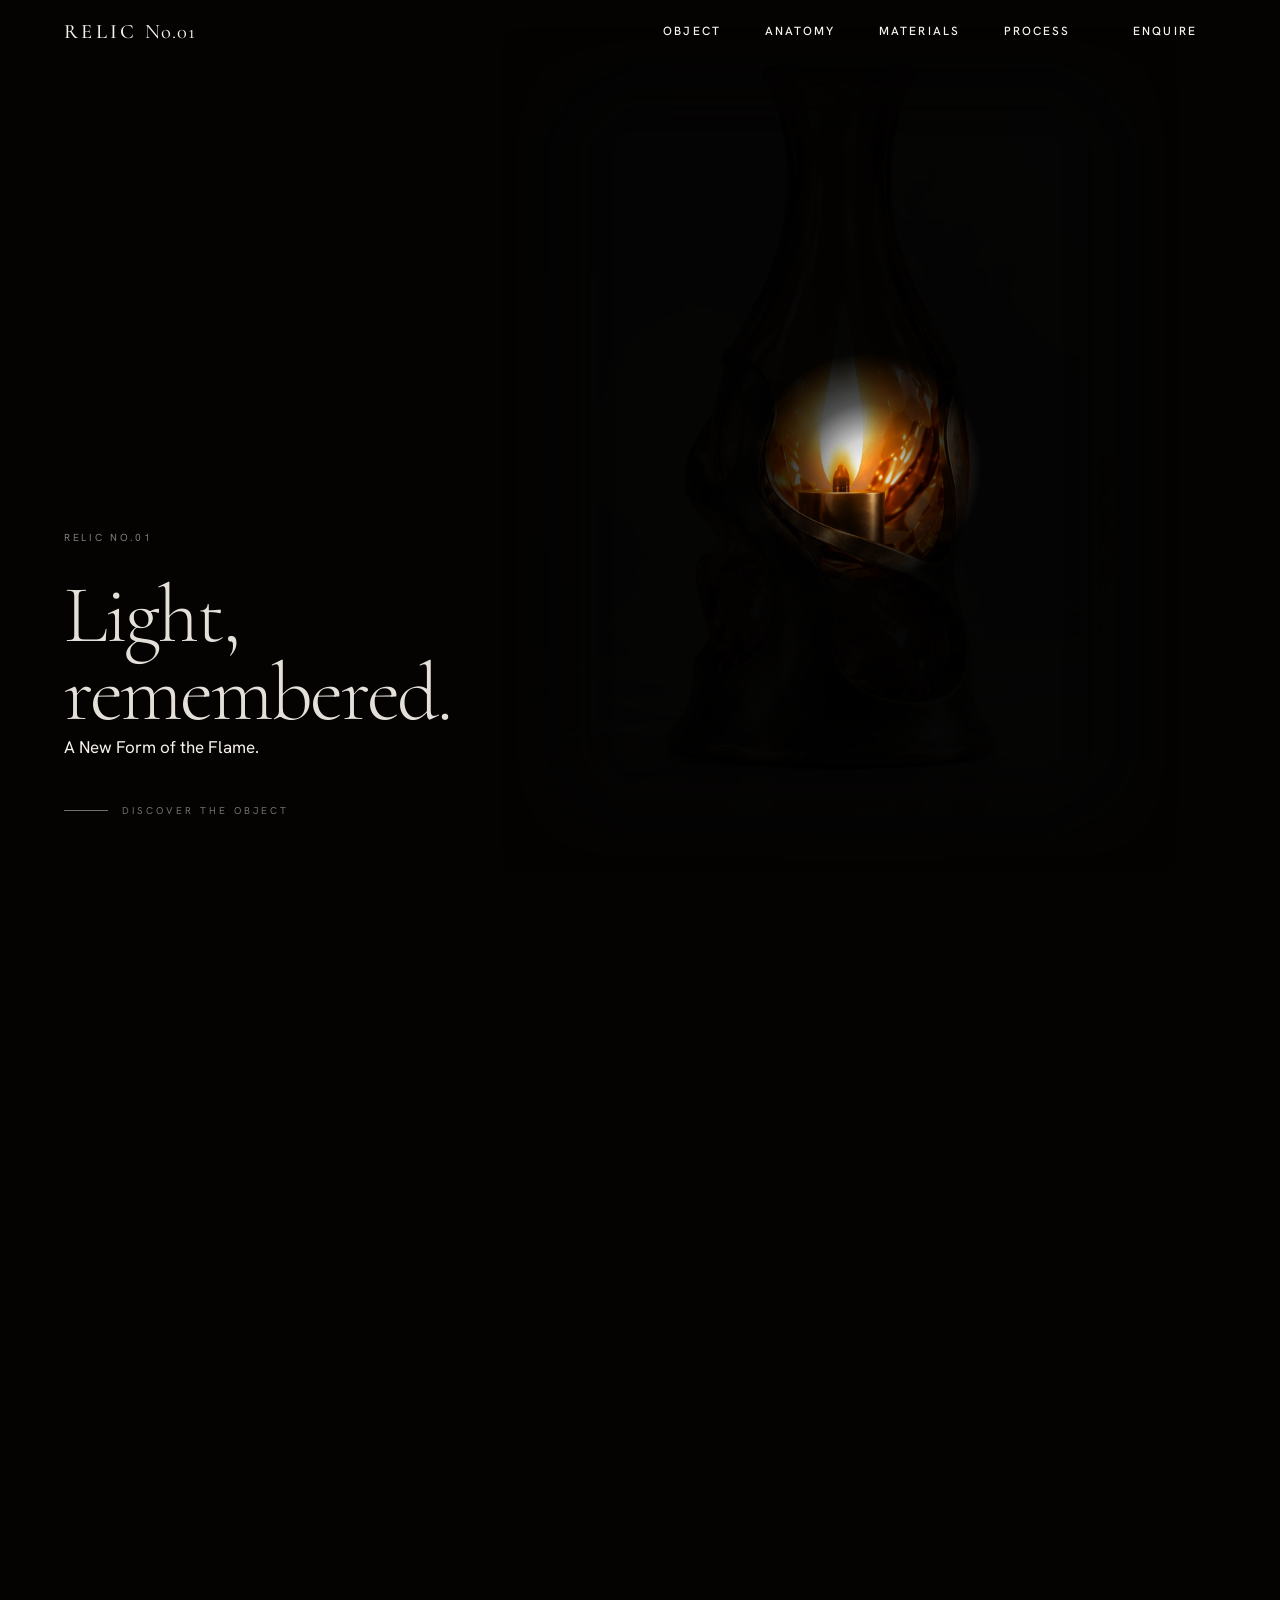
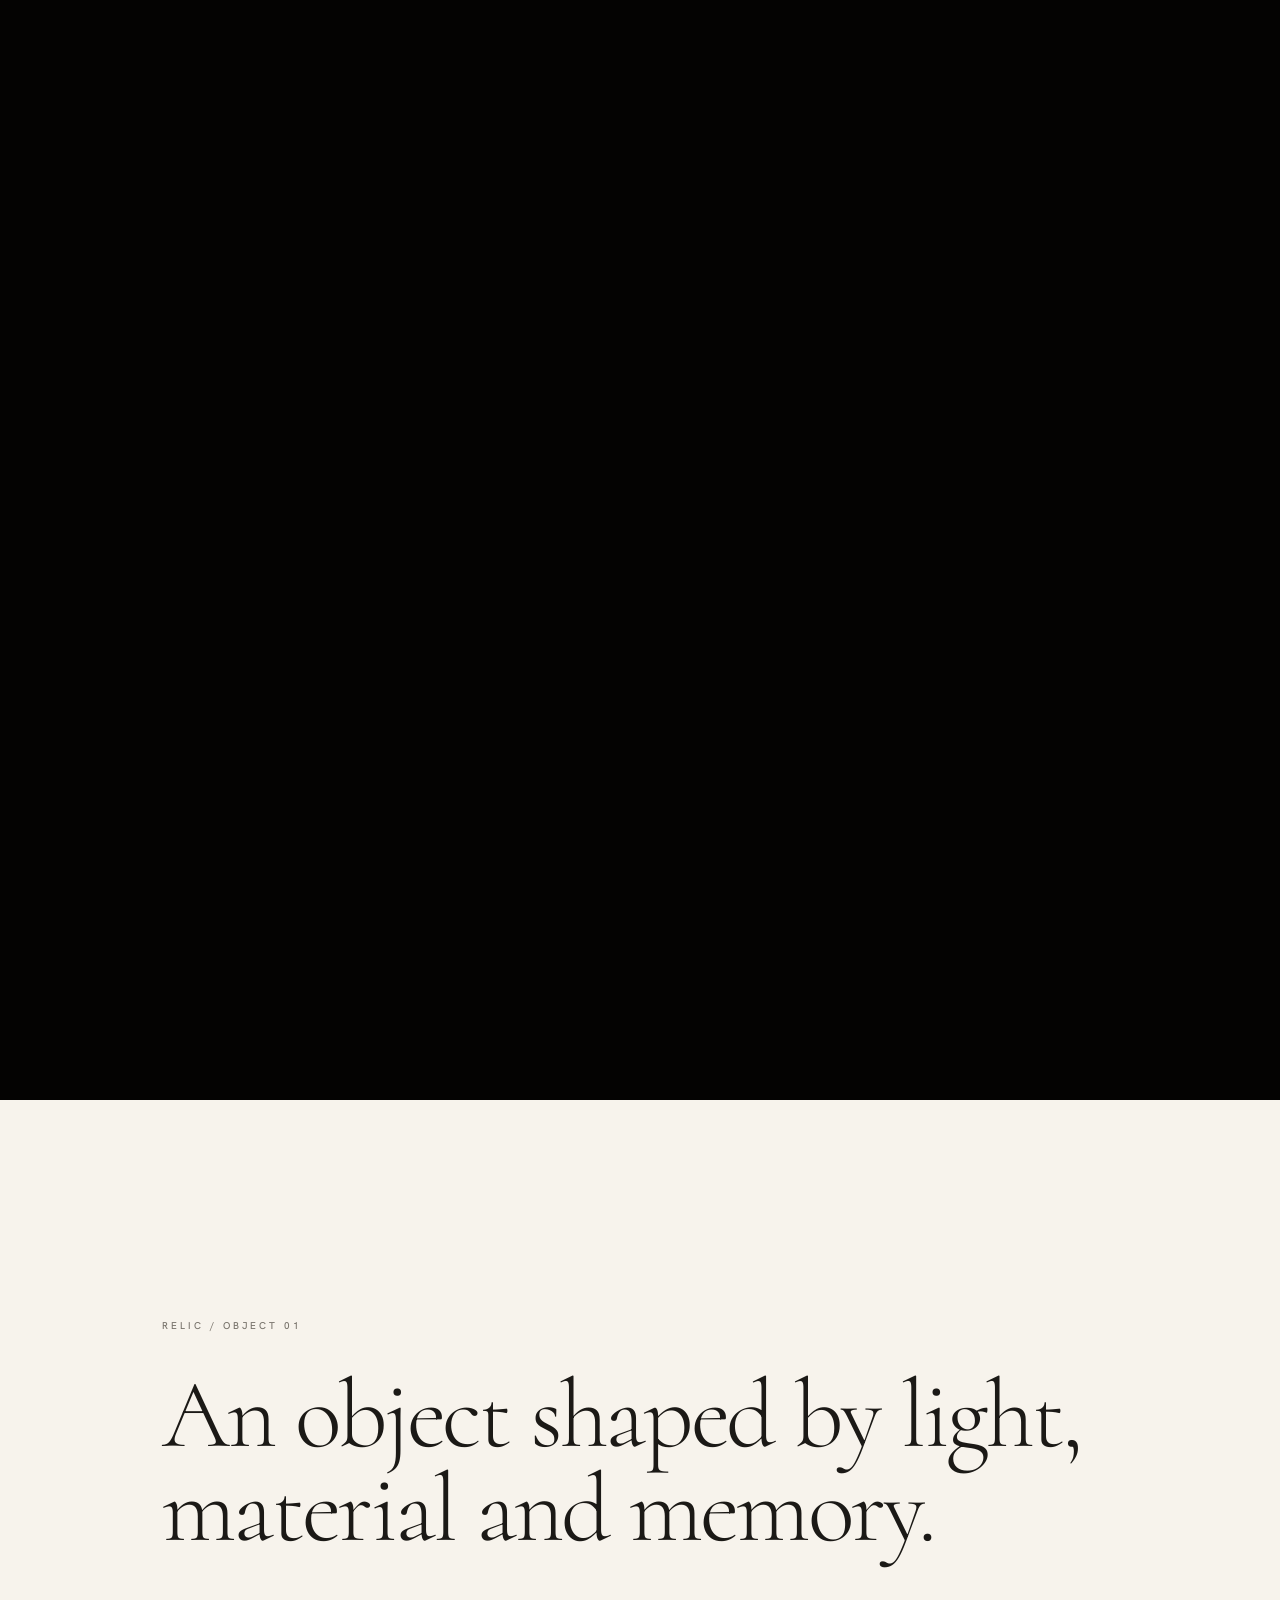
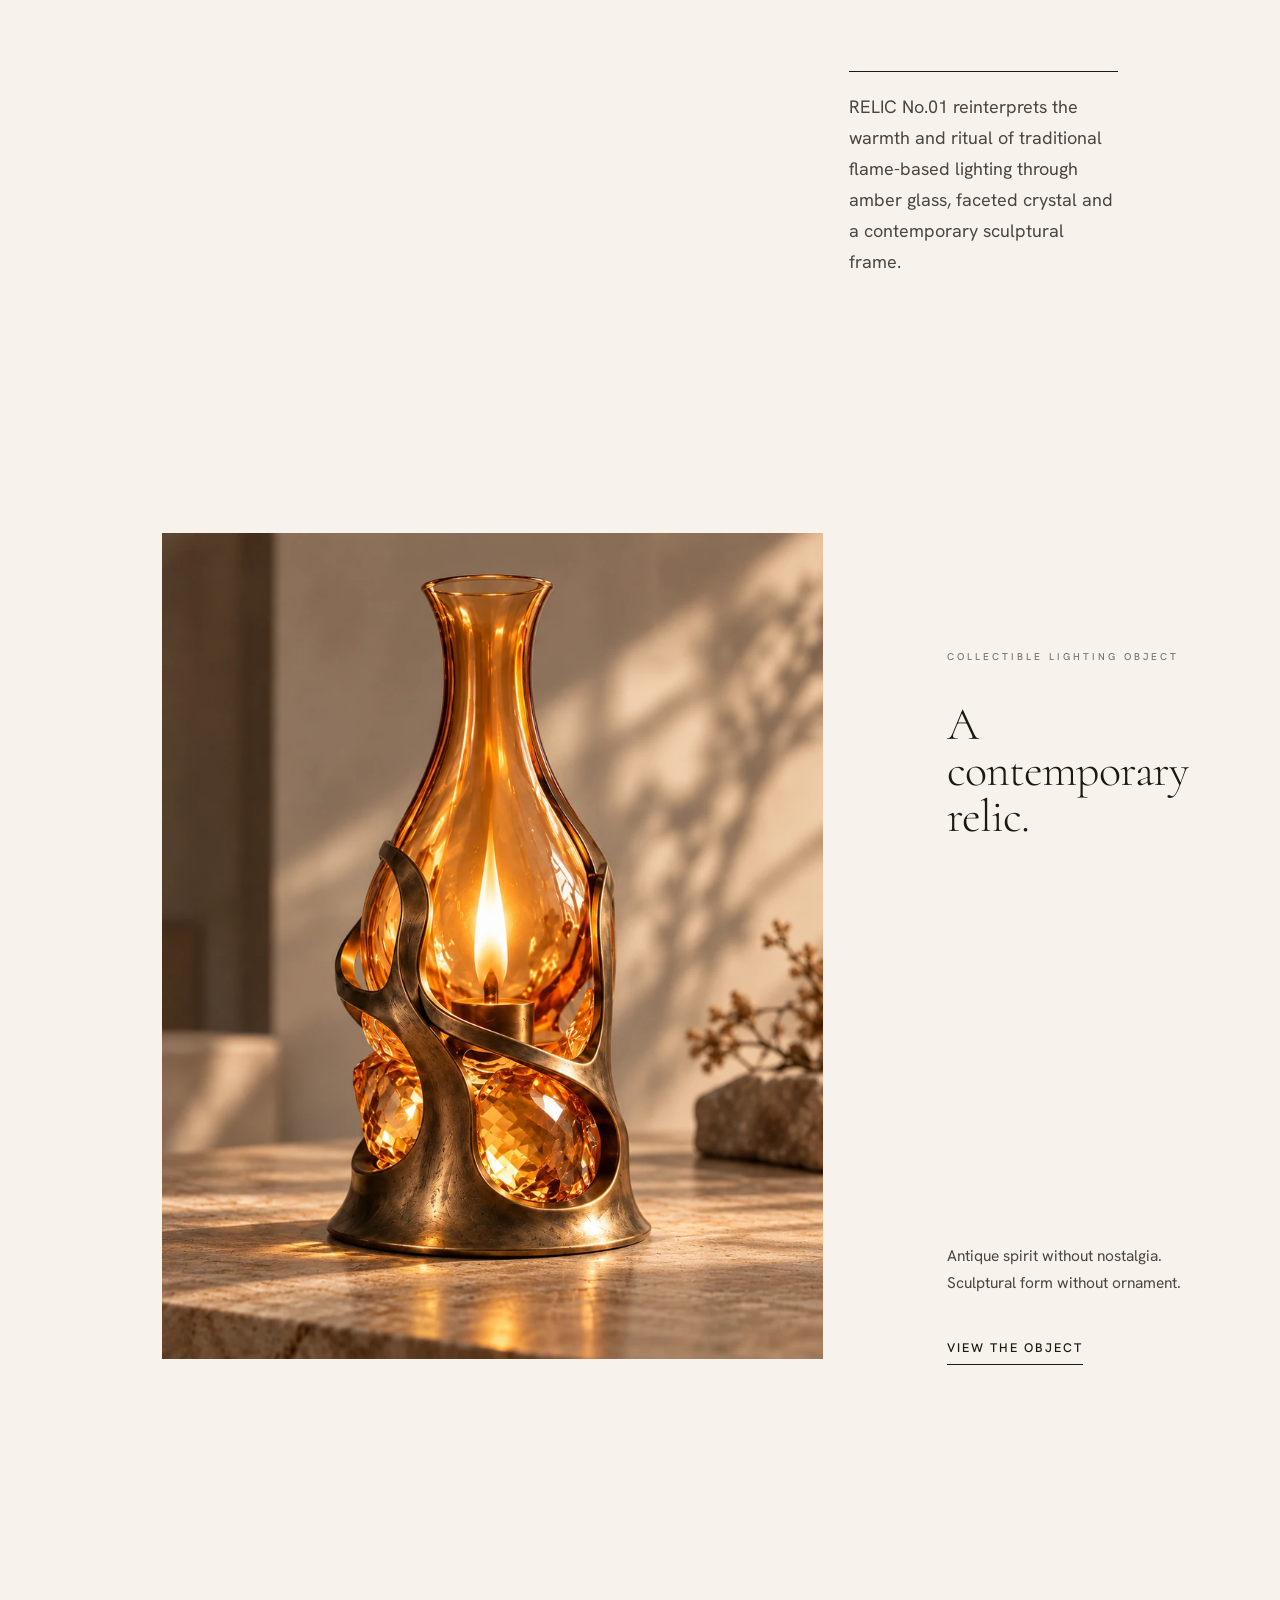
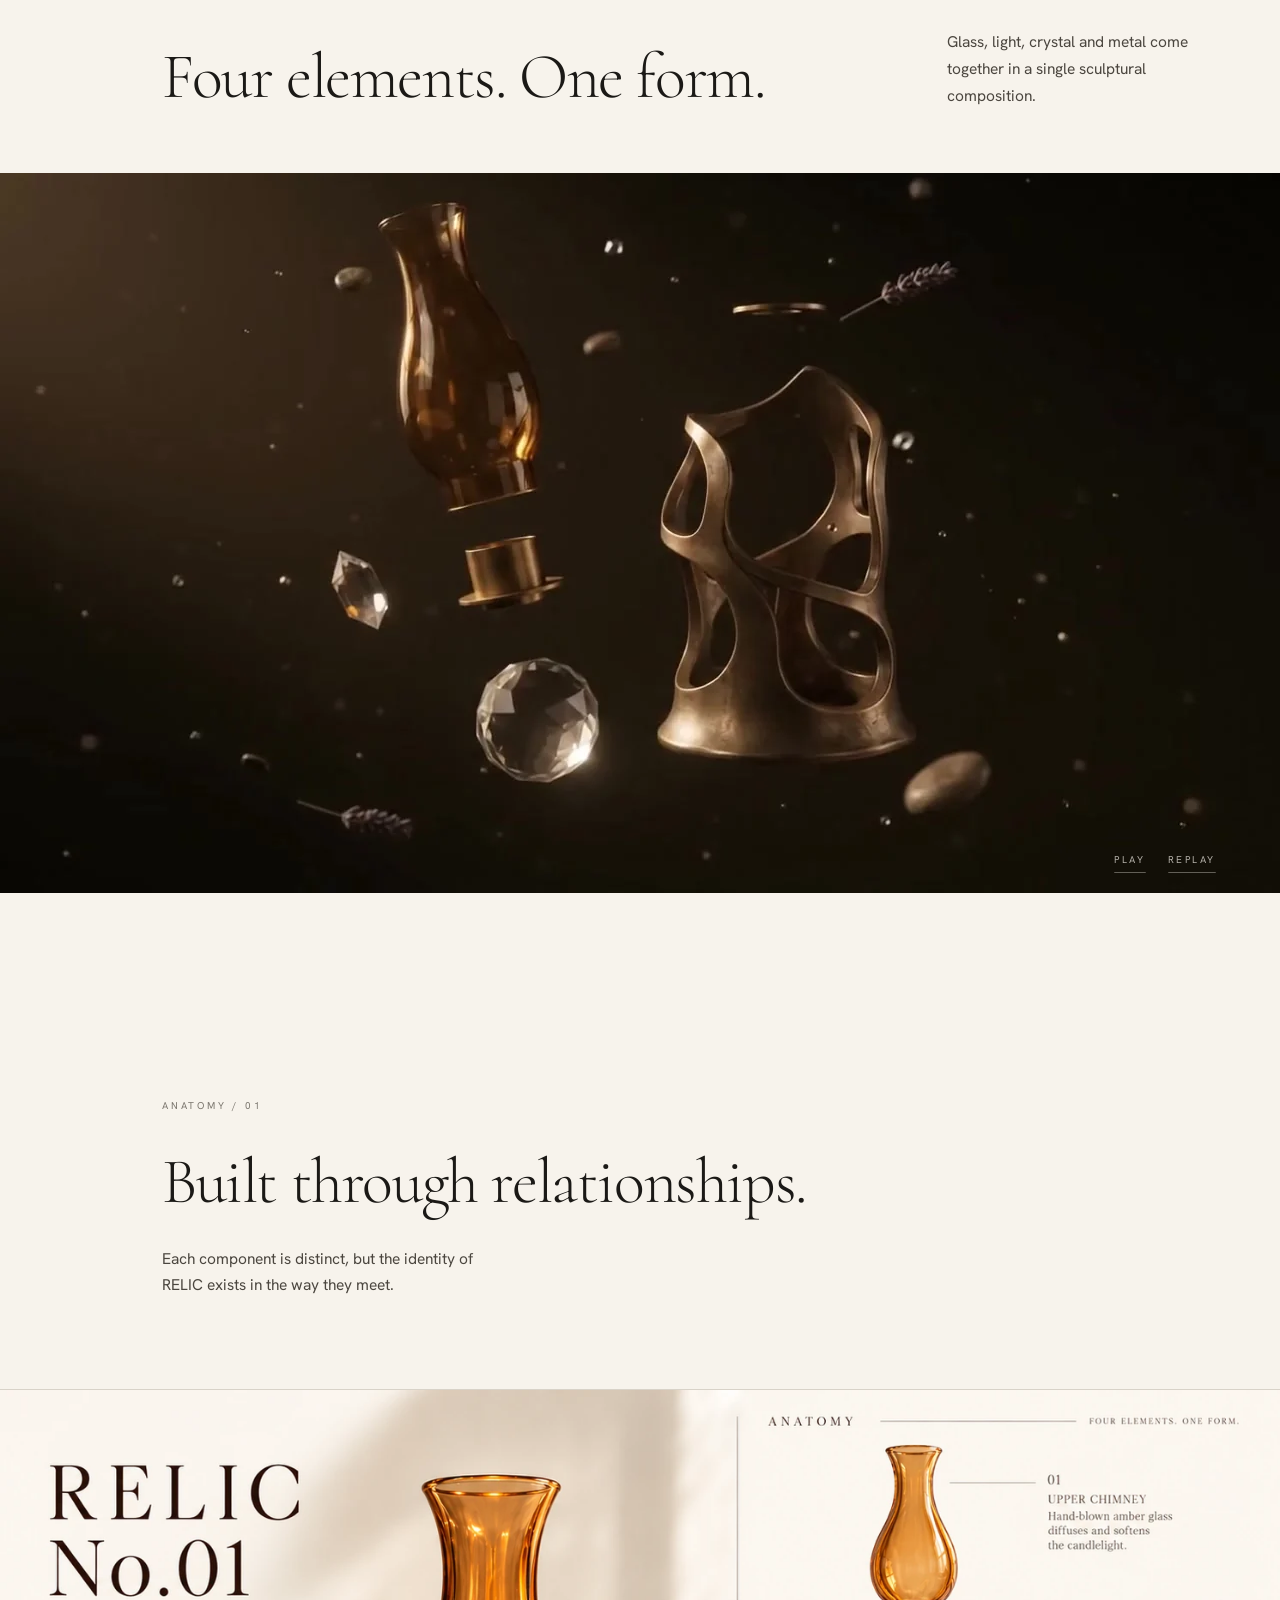
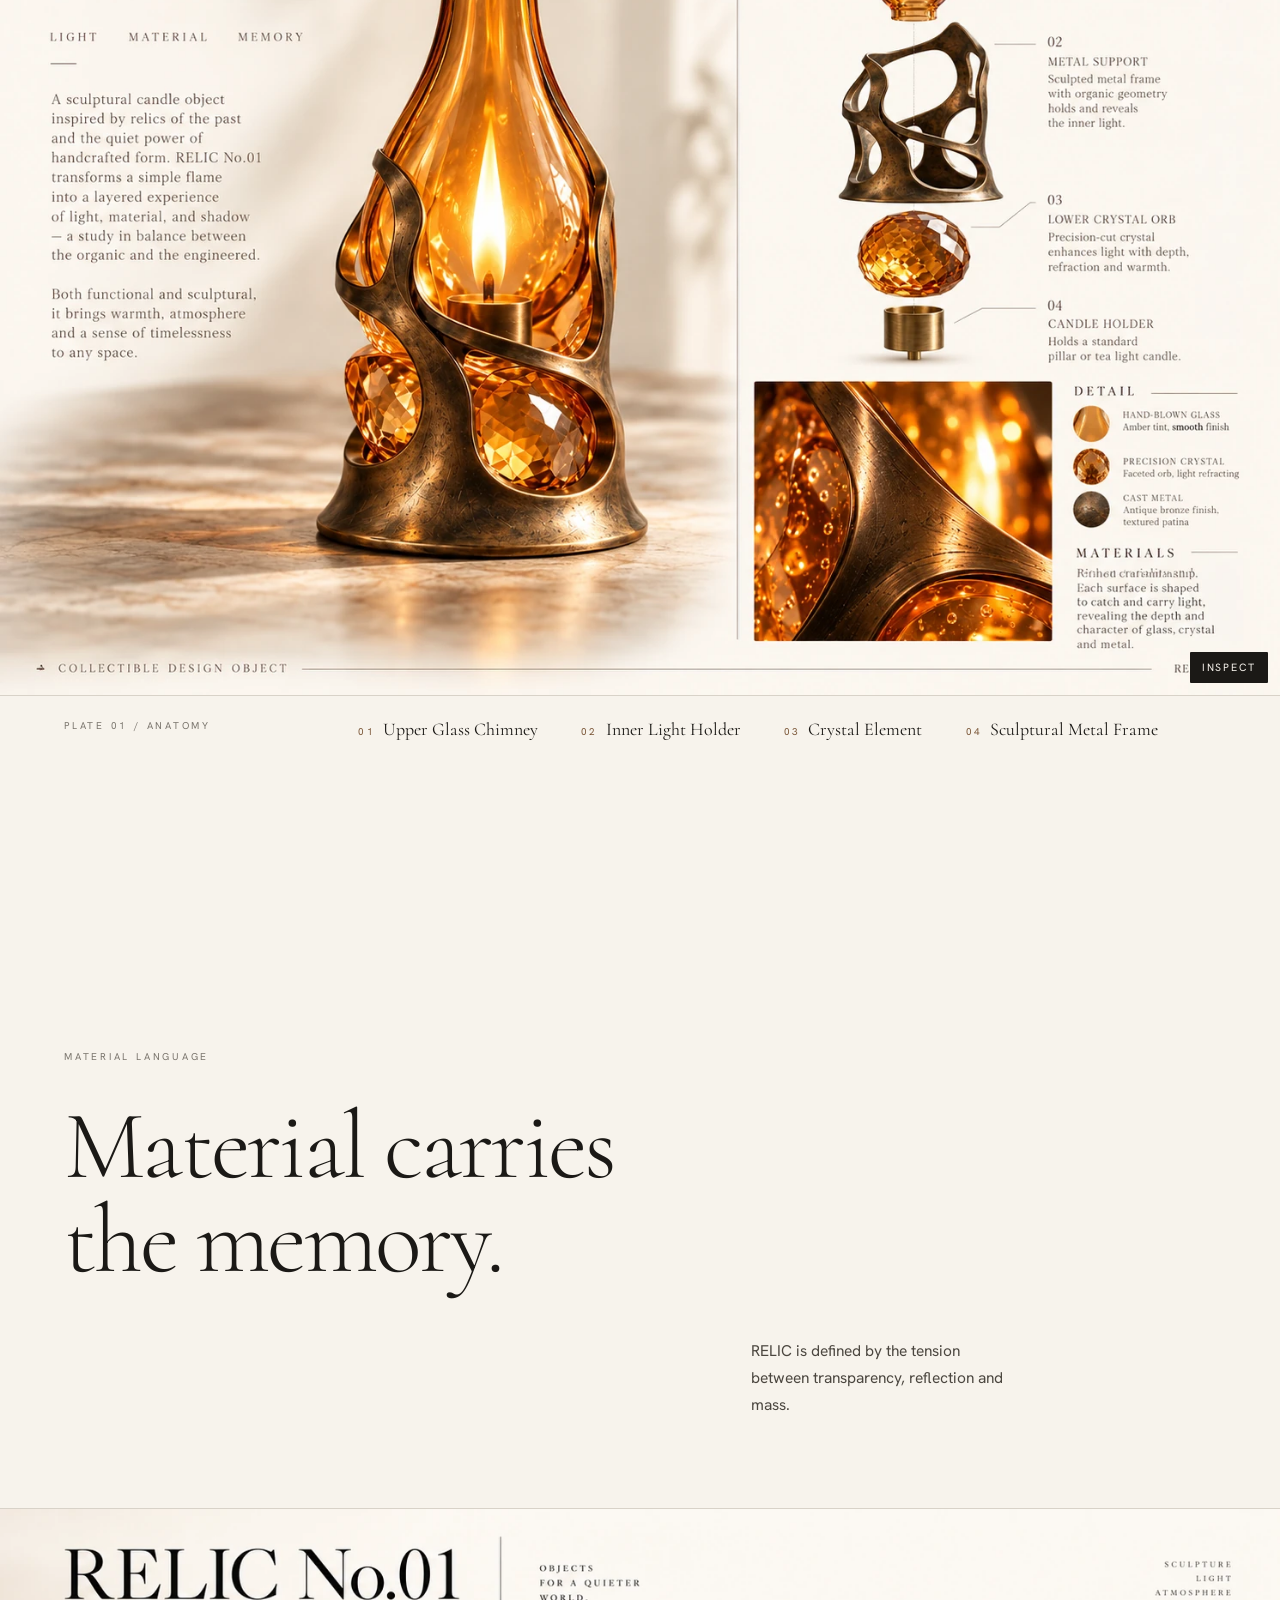
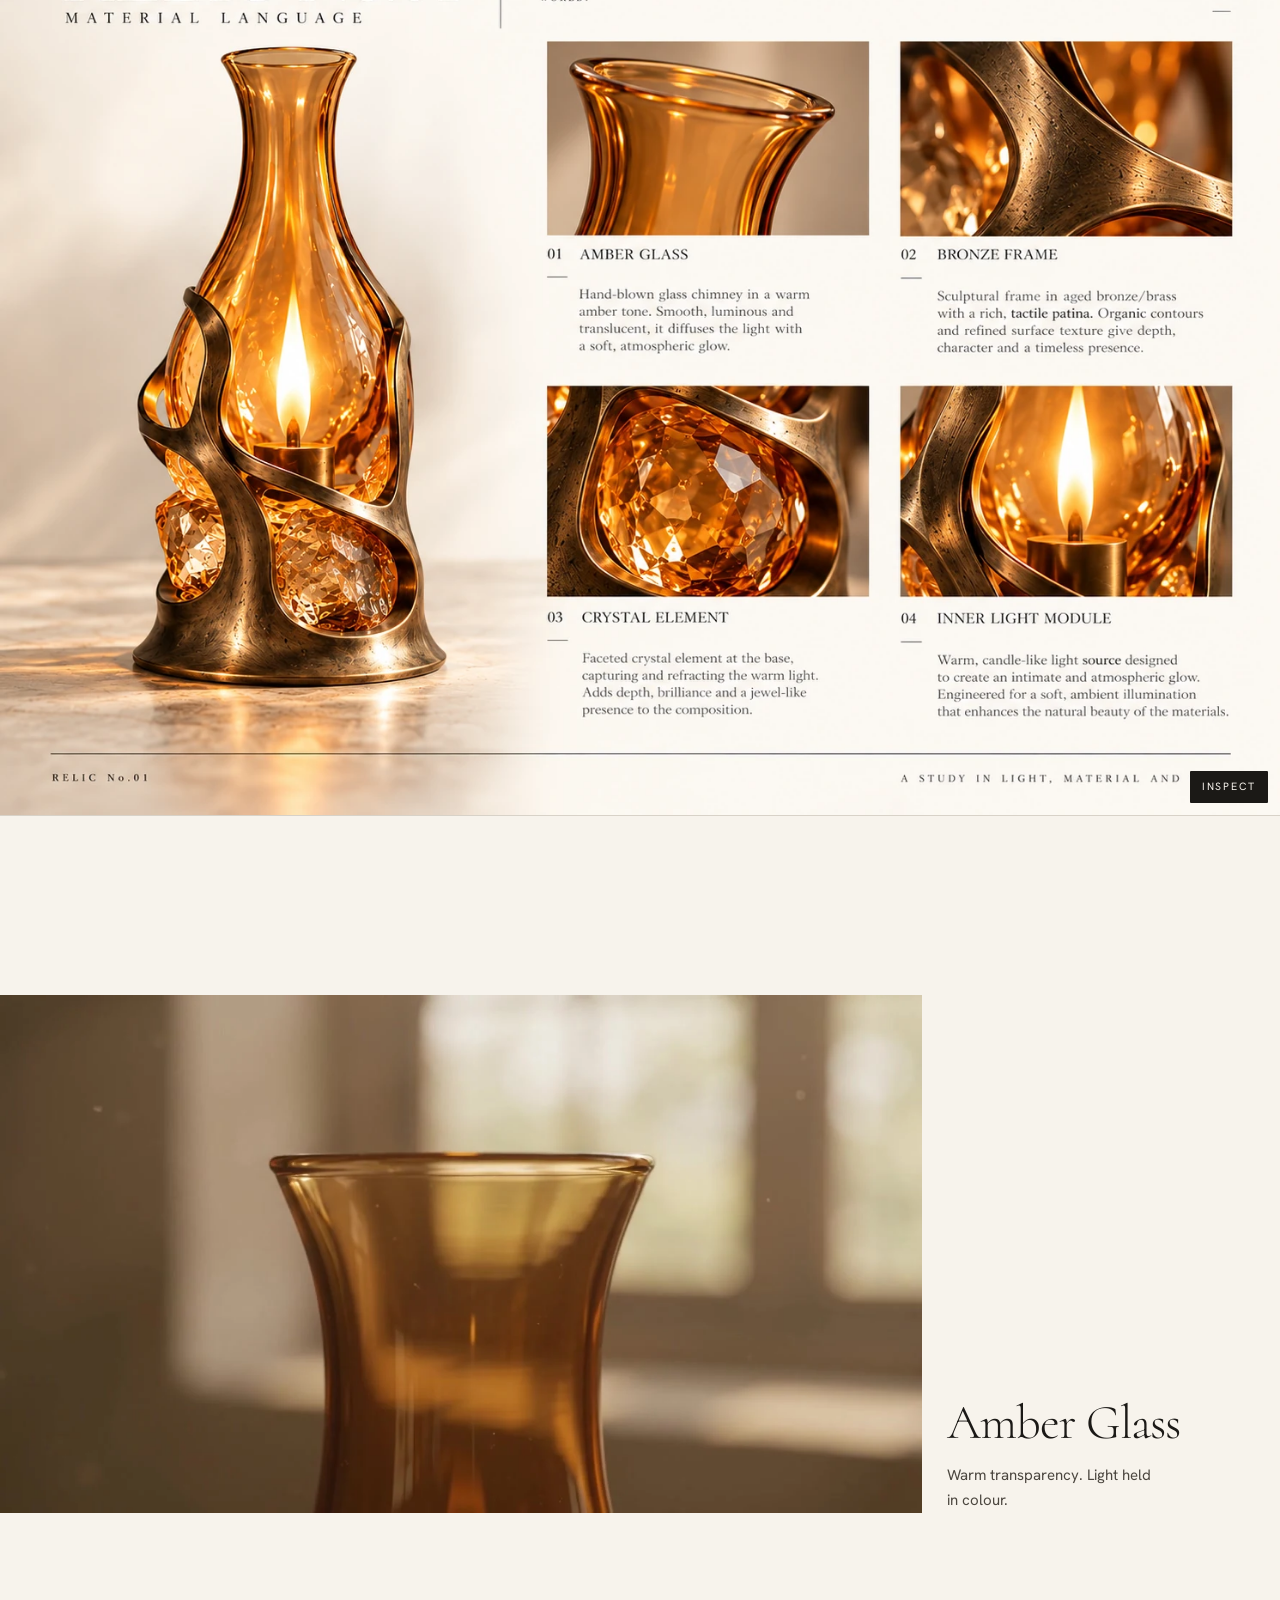
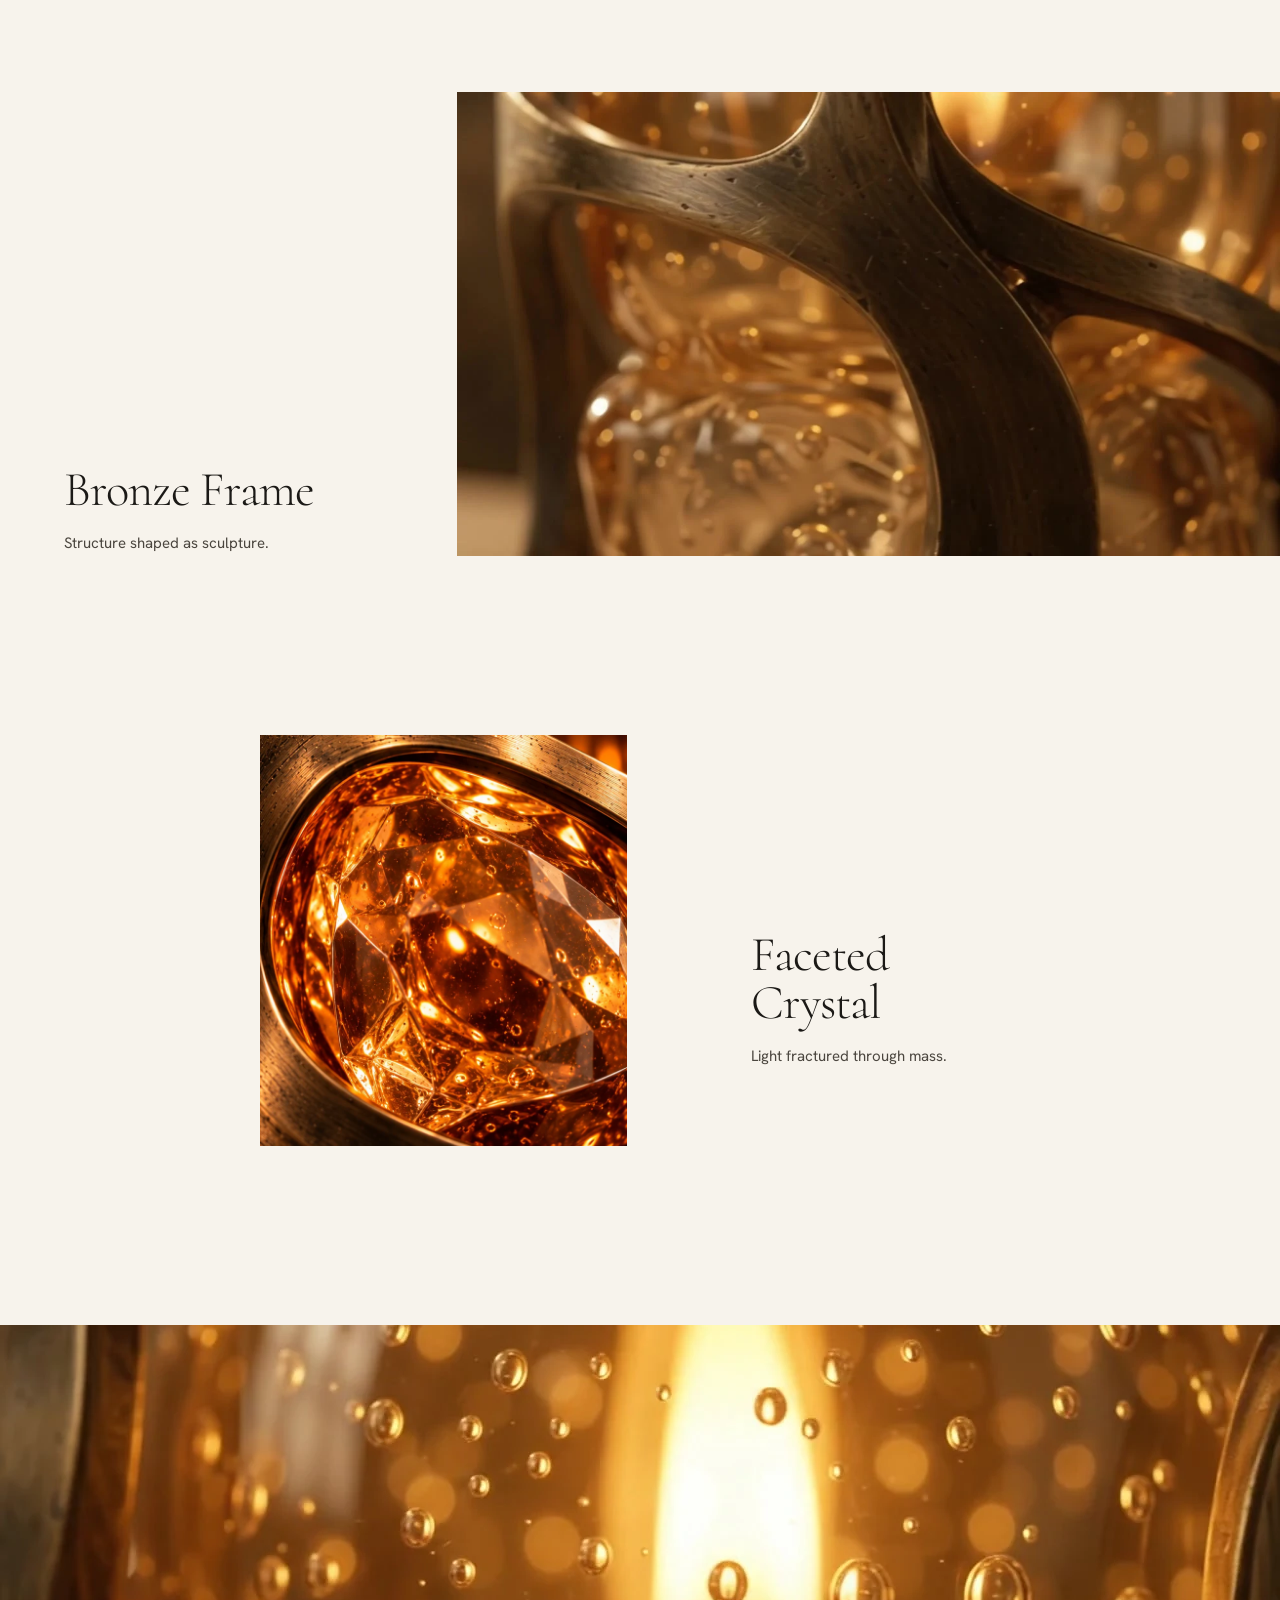
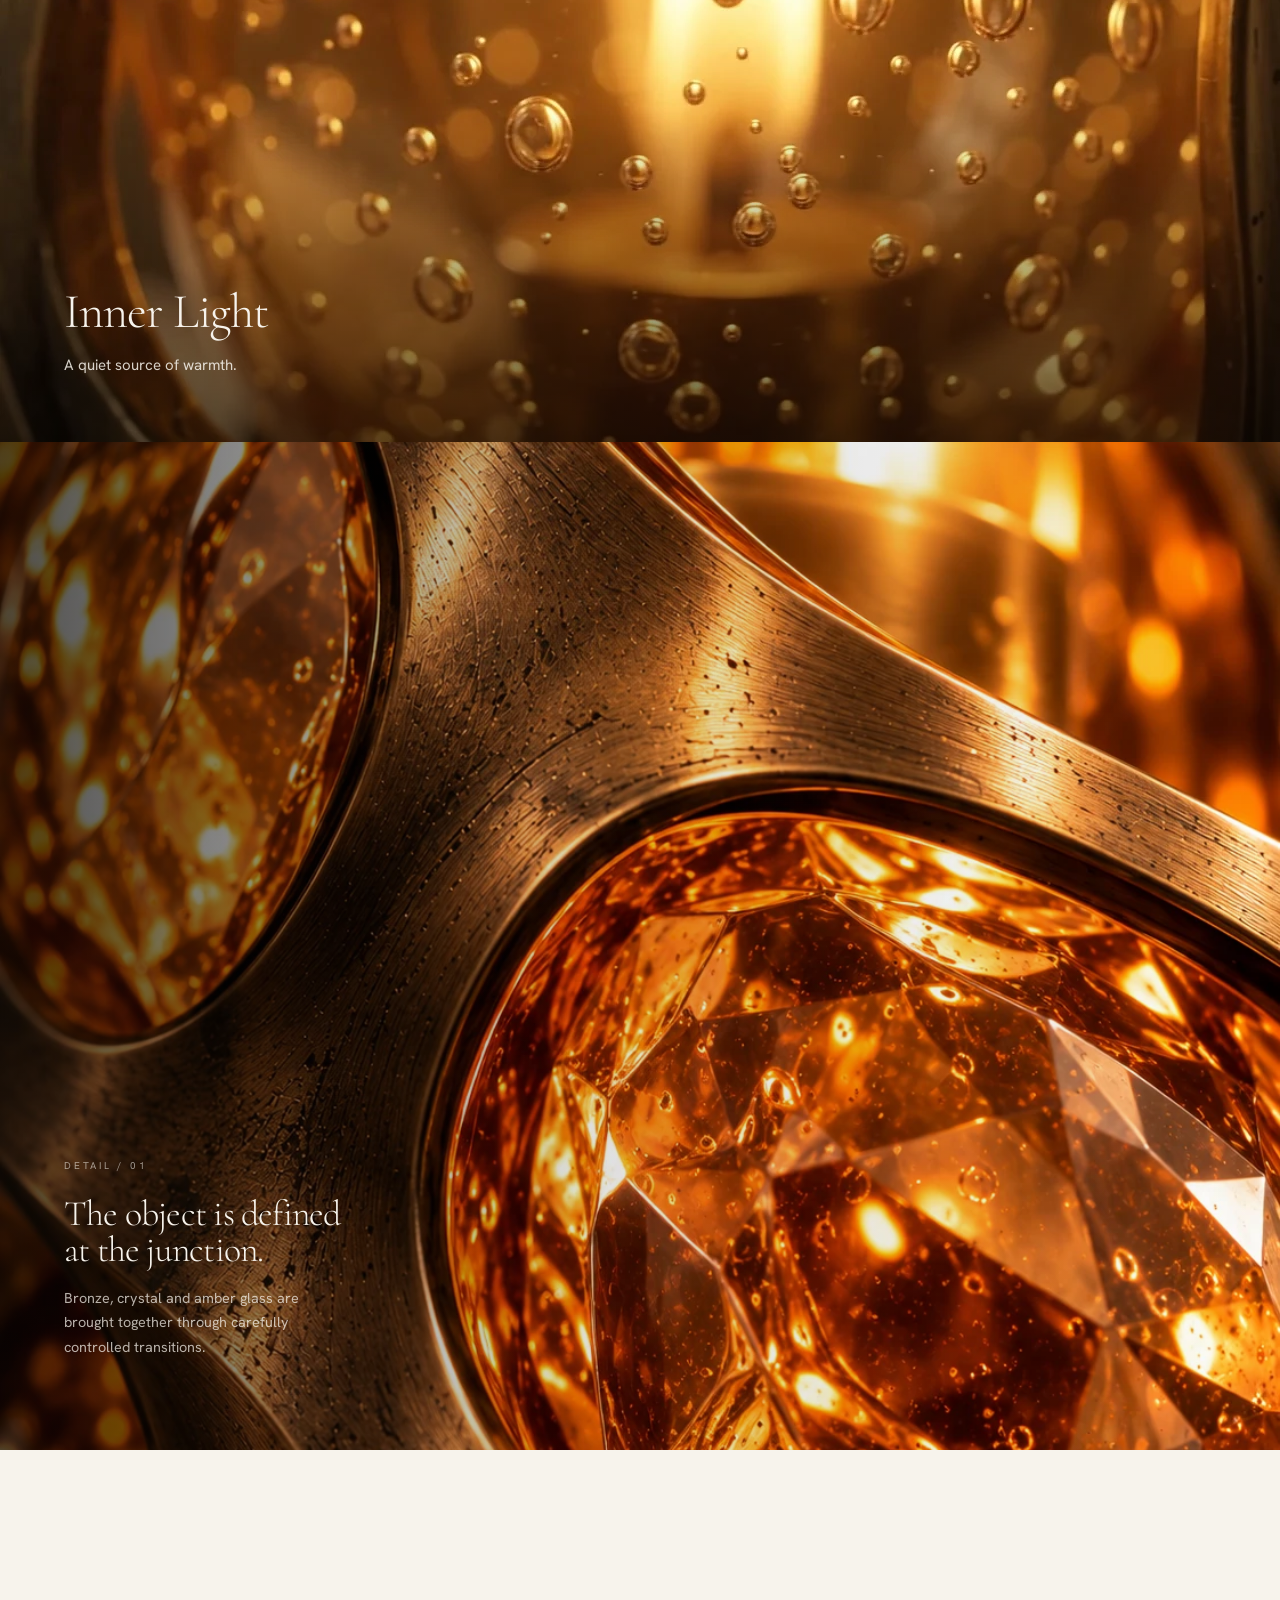
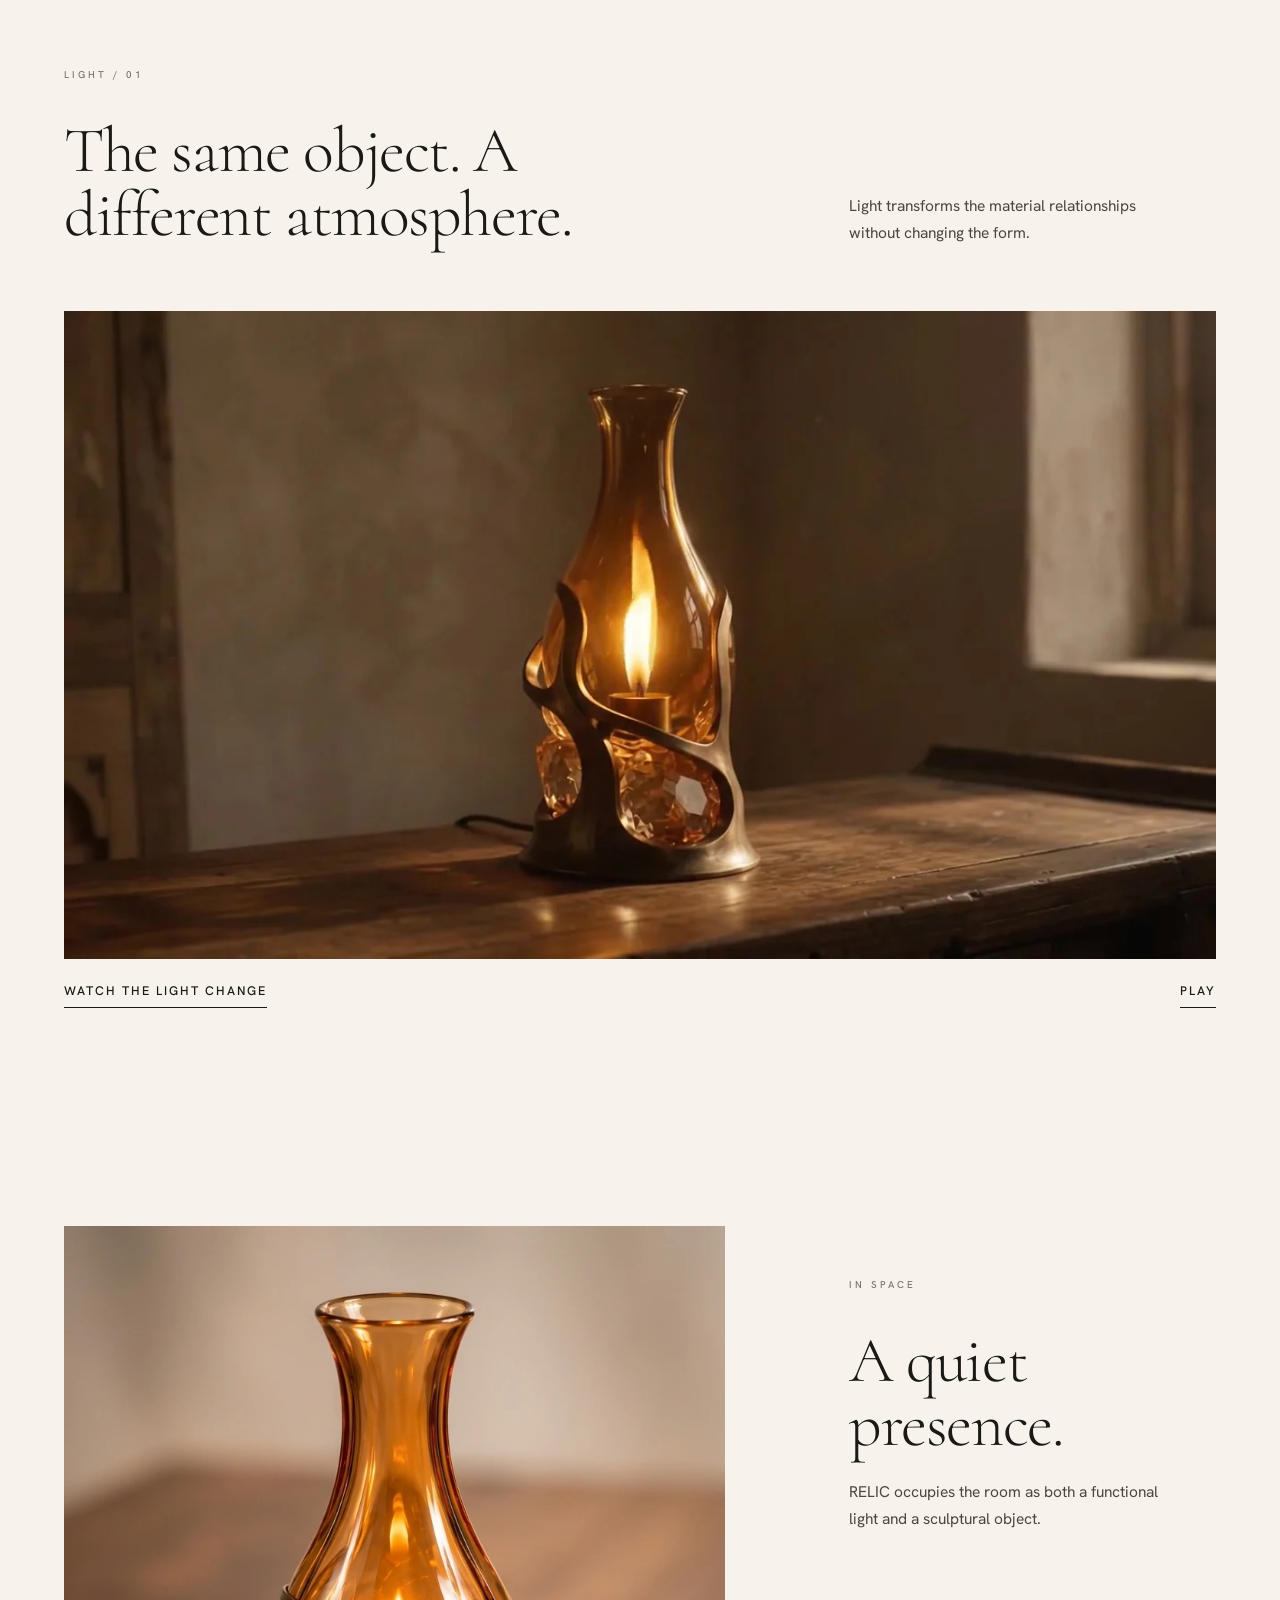
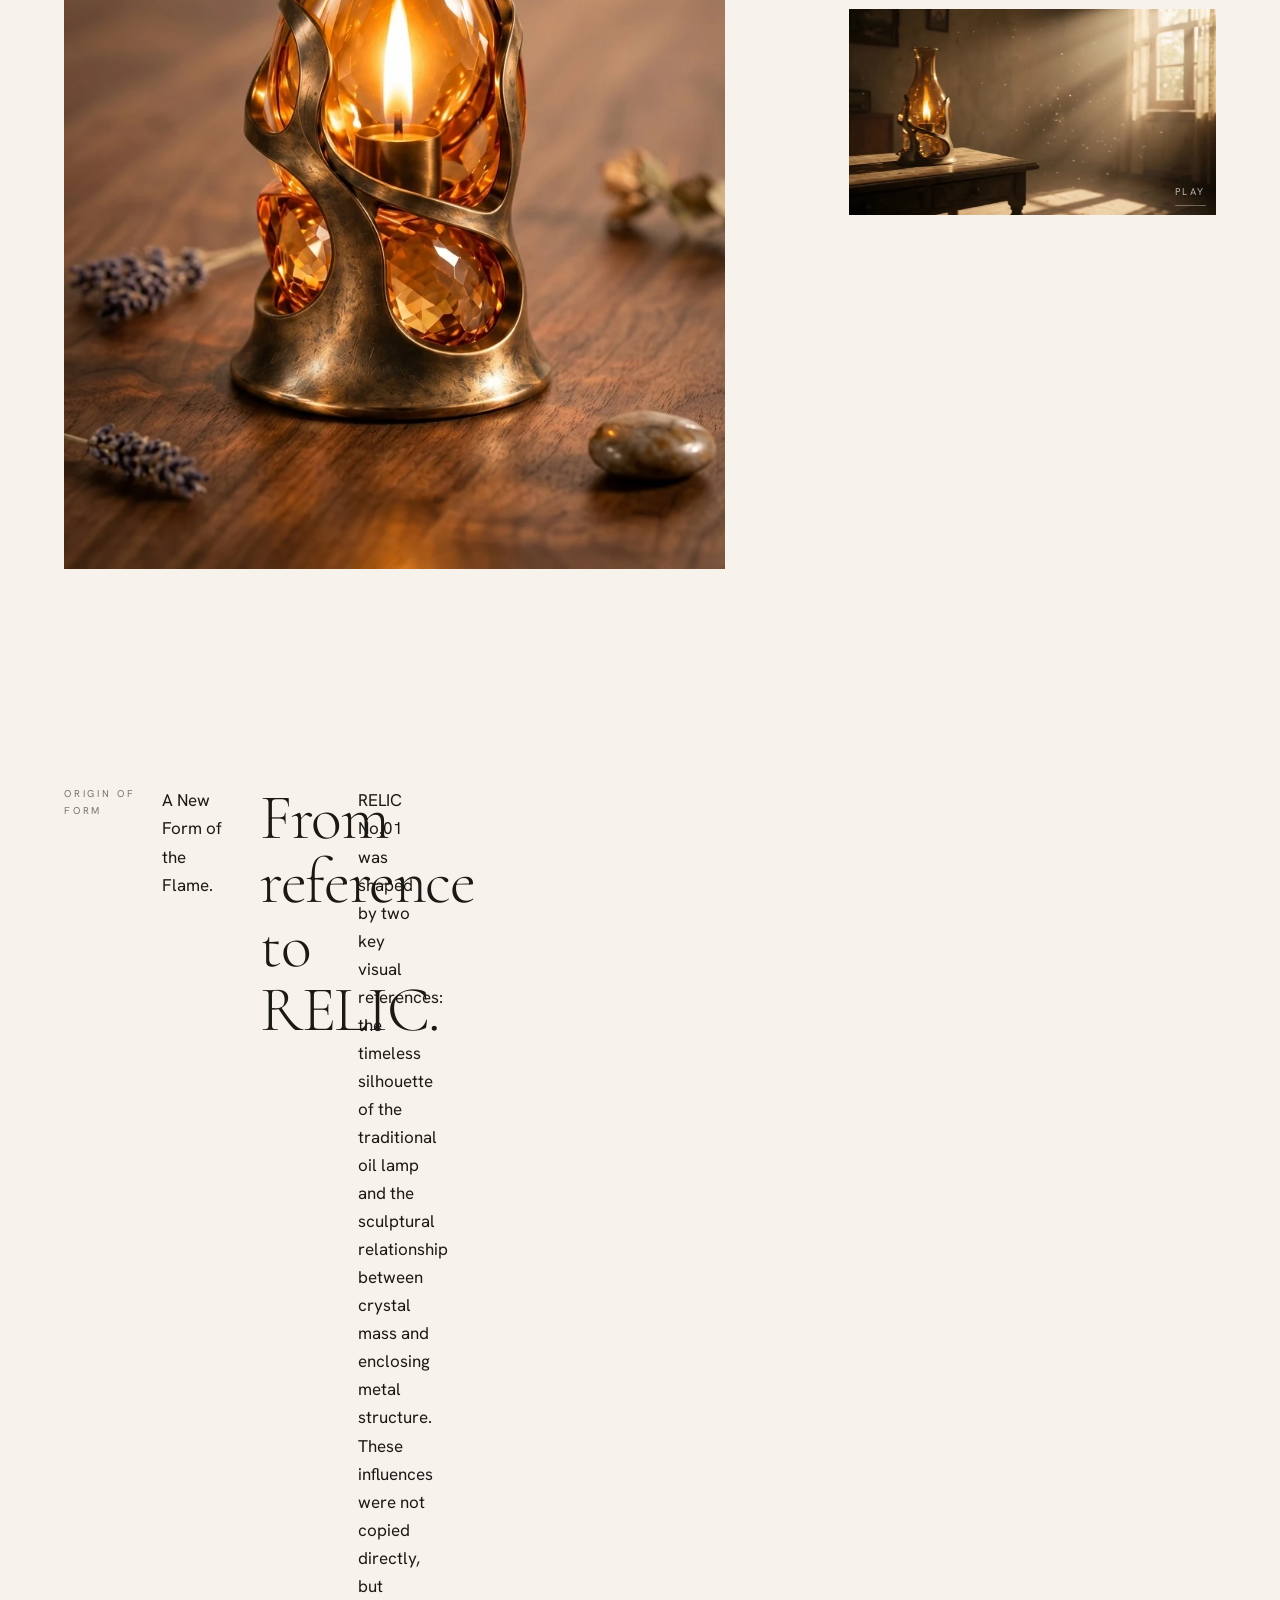
==== commit 6e0284aa: "Add RELIC origin story and campaign line" ====
--- a/index.html
+++ b/index.html
@@ -38,6 +38,7 @@
     <div class="entrance__text">
       <p class="entrance__line">RELIC No.01</p>
       <h1 class="display entrance__title">Light, remembered.</h1>
+      <p class="entrance__campaign">A New Form of the Flame.</p>
       <p class="entrance__hint"><i aria-hidden="true"></i>Discover the object</p>
     </div>
   </div>
@@ -197,7 +198,18 @@
   </div>
 </section>
 
-<!-- 10 · process -->
+
+<!-- 10 · origin of form -->
+<section class="origin" aria-labelledby="origin-h">
+  <div class="grid origin__grid">
+    <p class="meta">Origin of form</p>
+    <p class="origin__campaign">A New Form of the Flame.</p>
+    <h2 class="headline" id="origin-h">From reference to RELIC.</h2>
+    <p class="origin__copy">RELIC No.01 was shaped by two key visual references: the timeless silhouette of the traditional oil lamp and the sculptural relationship between crystal mass and enclosing metal structure. These influences were not copied directly, but translated into a contemporary design language. Through amber glass, faceted crystal and a flowing metal frame, the project reimagines the warmth and ritual of flame as a collectible lighting object.</p>
+  </div>
+</section>
+
+<!-- 11 · process -->
 <section class="section process" id="process" aria-labelledby="proc-h" style="padding-top:0">
   <div class="grid head">
     <p class="meta">Process</p>
@@ -243,7 +255,7 @@
   </div>
 </section>
 
-<!-- 11 · closing -->
+<!-- 12 · closing -->
 <section class="closing" aria-labelledby="close-h">
   <div class="grid">
     <p class="meta">RELIC / Object 01</p>
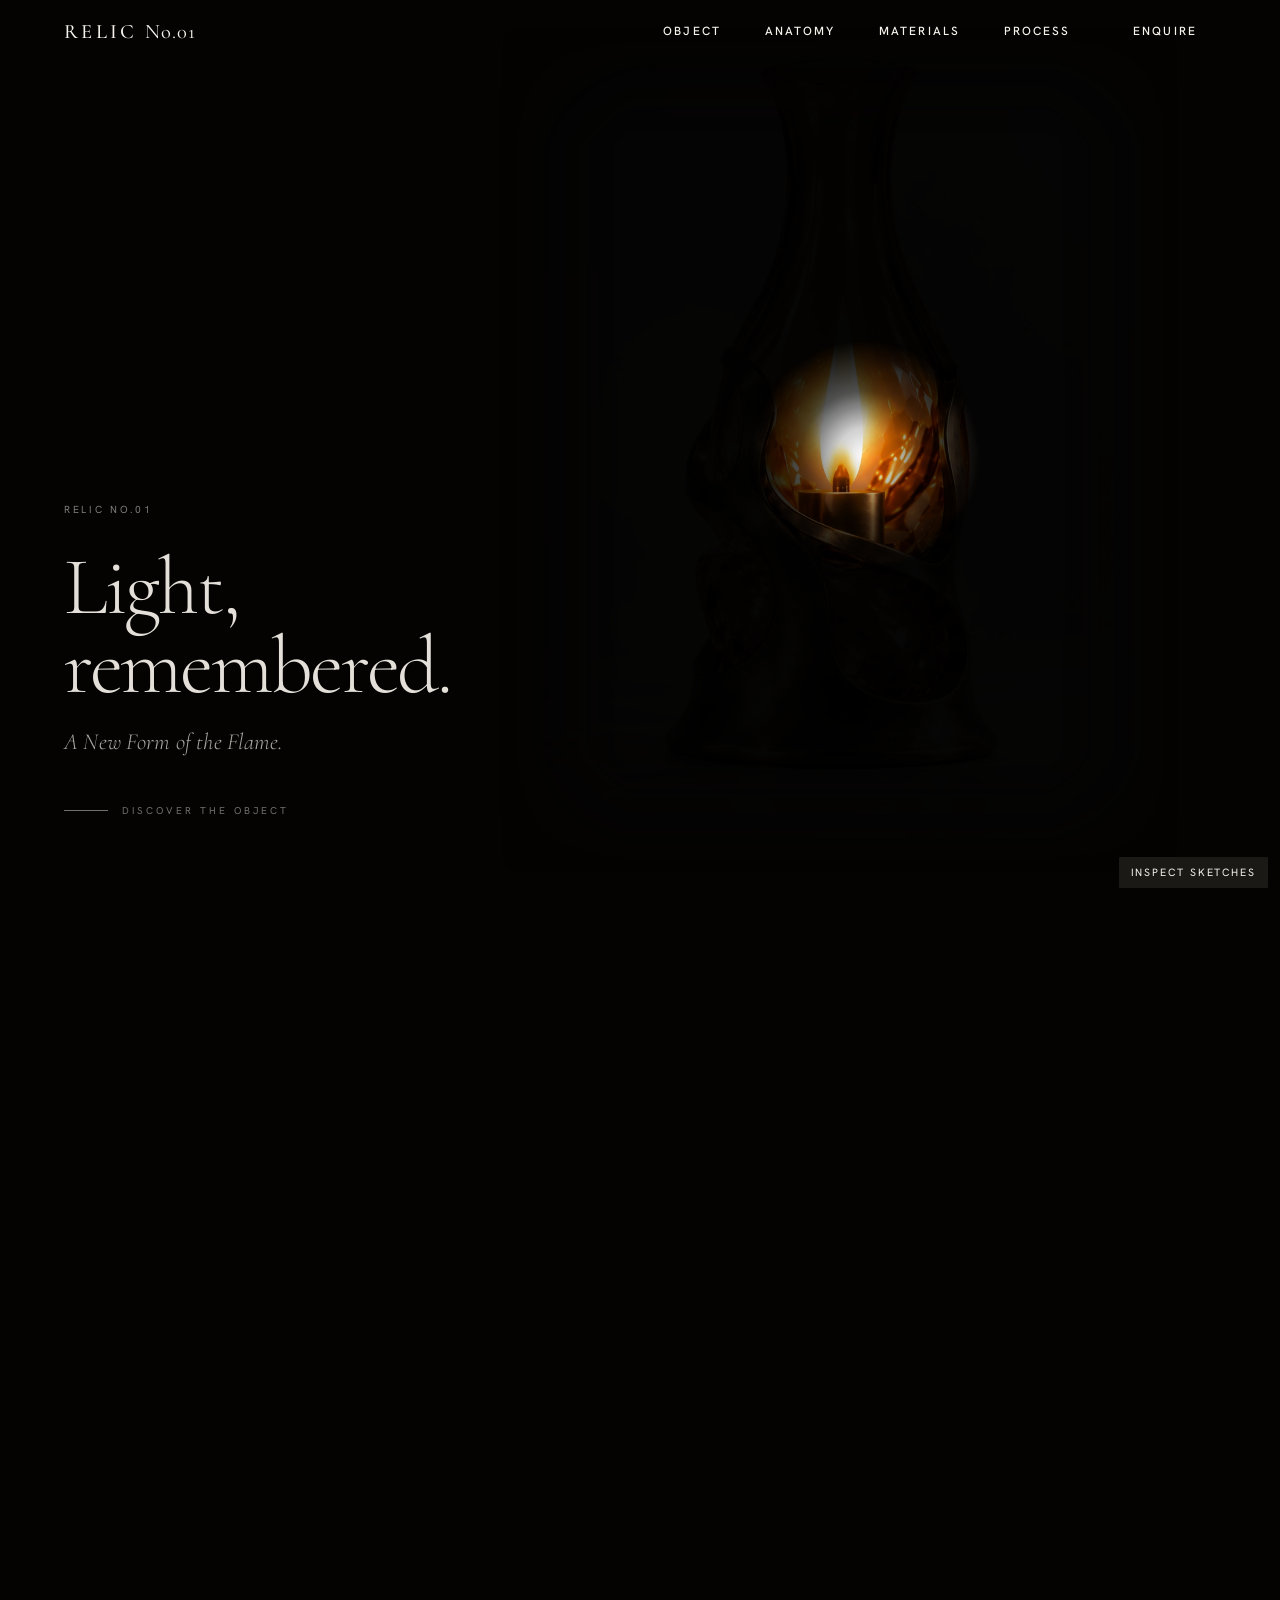
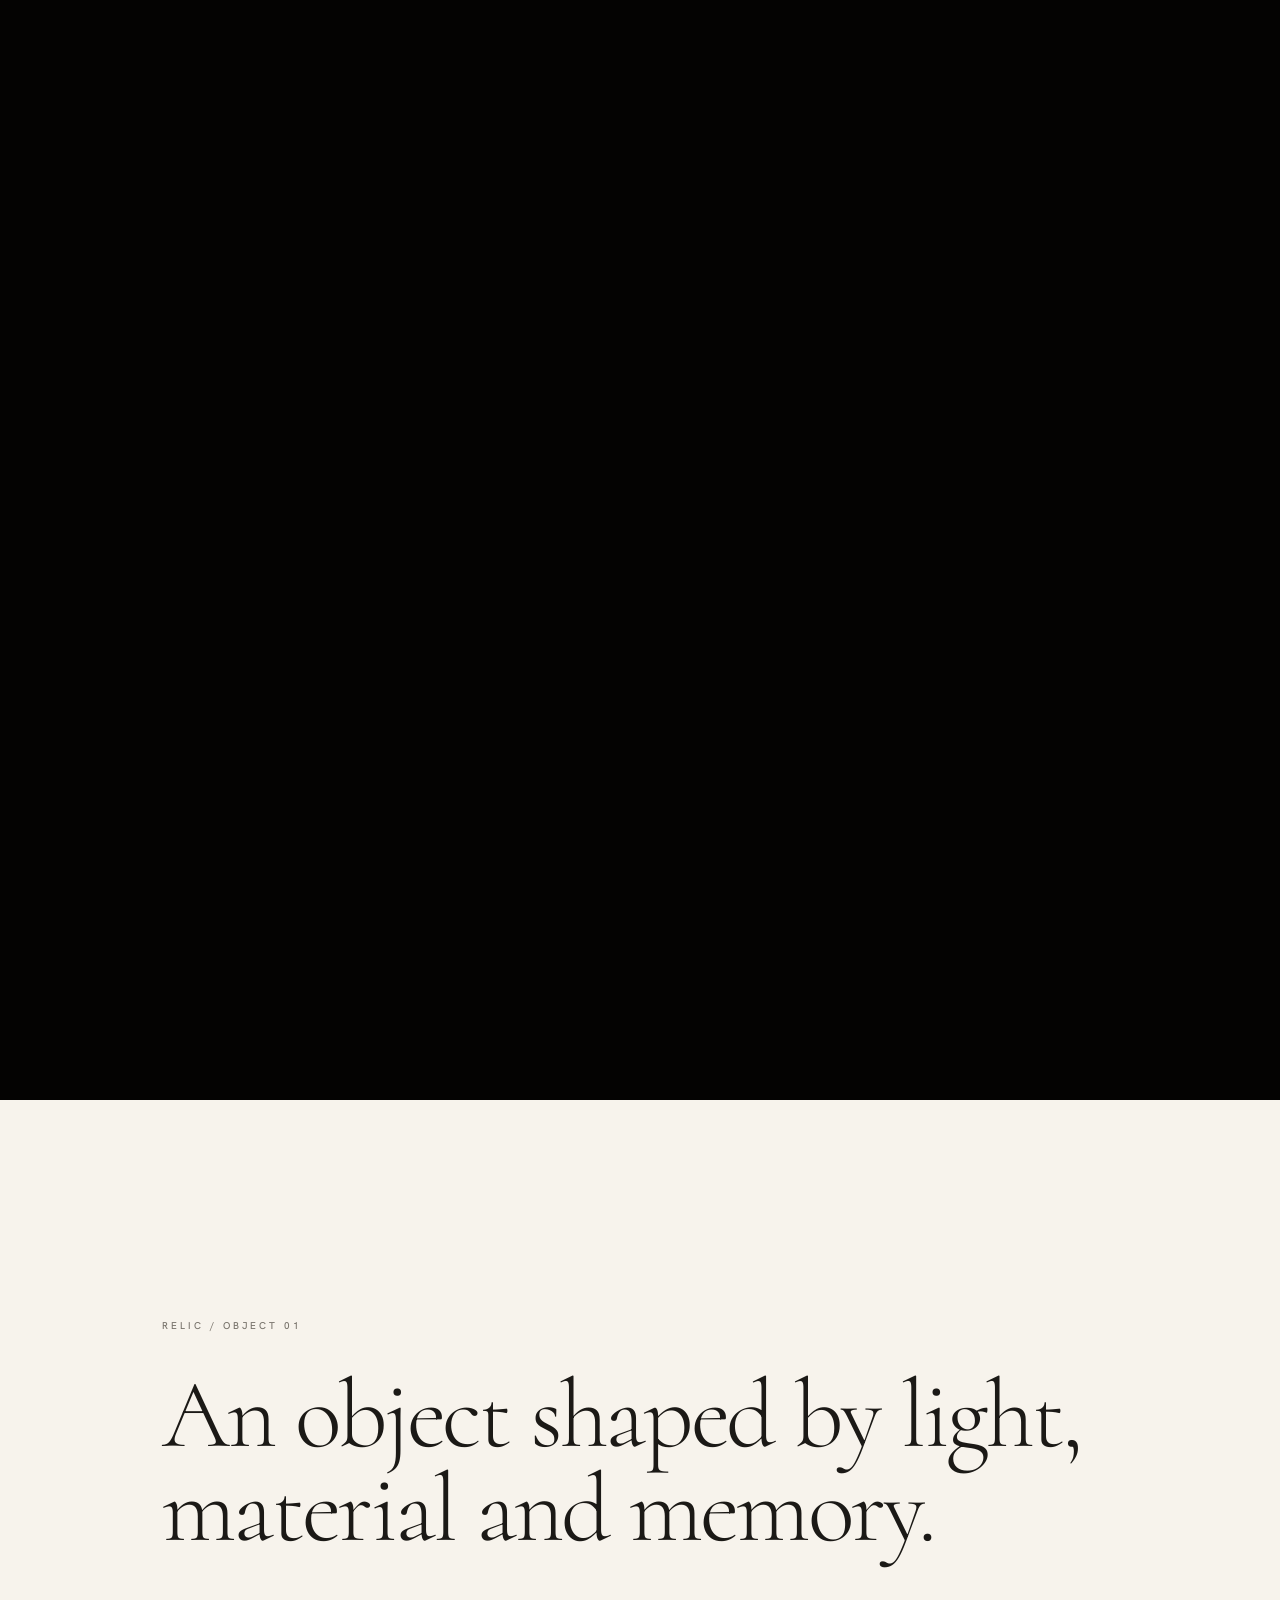
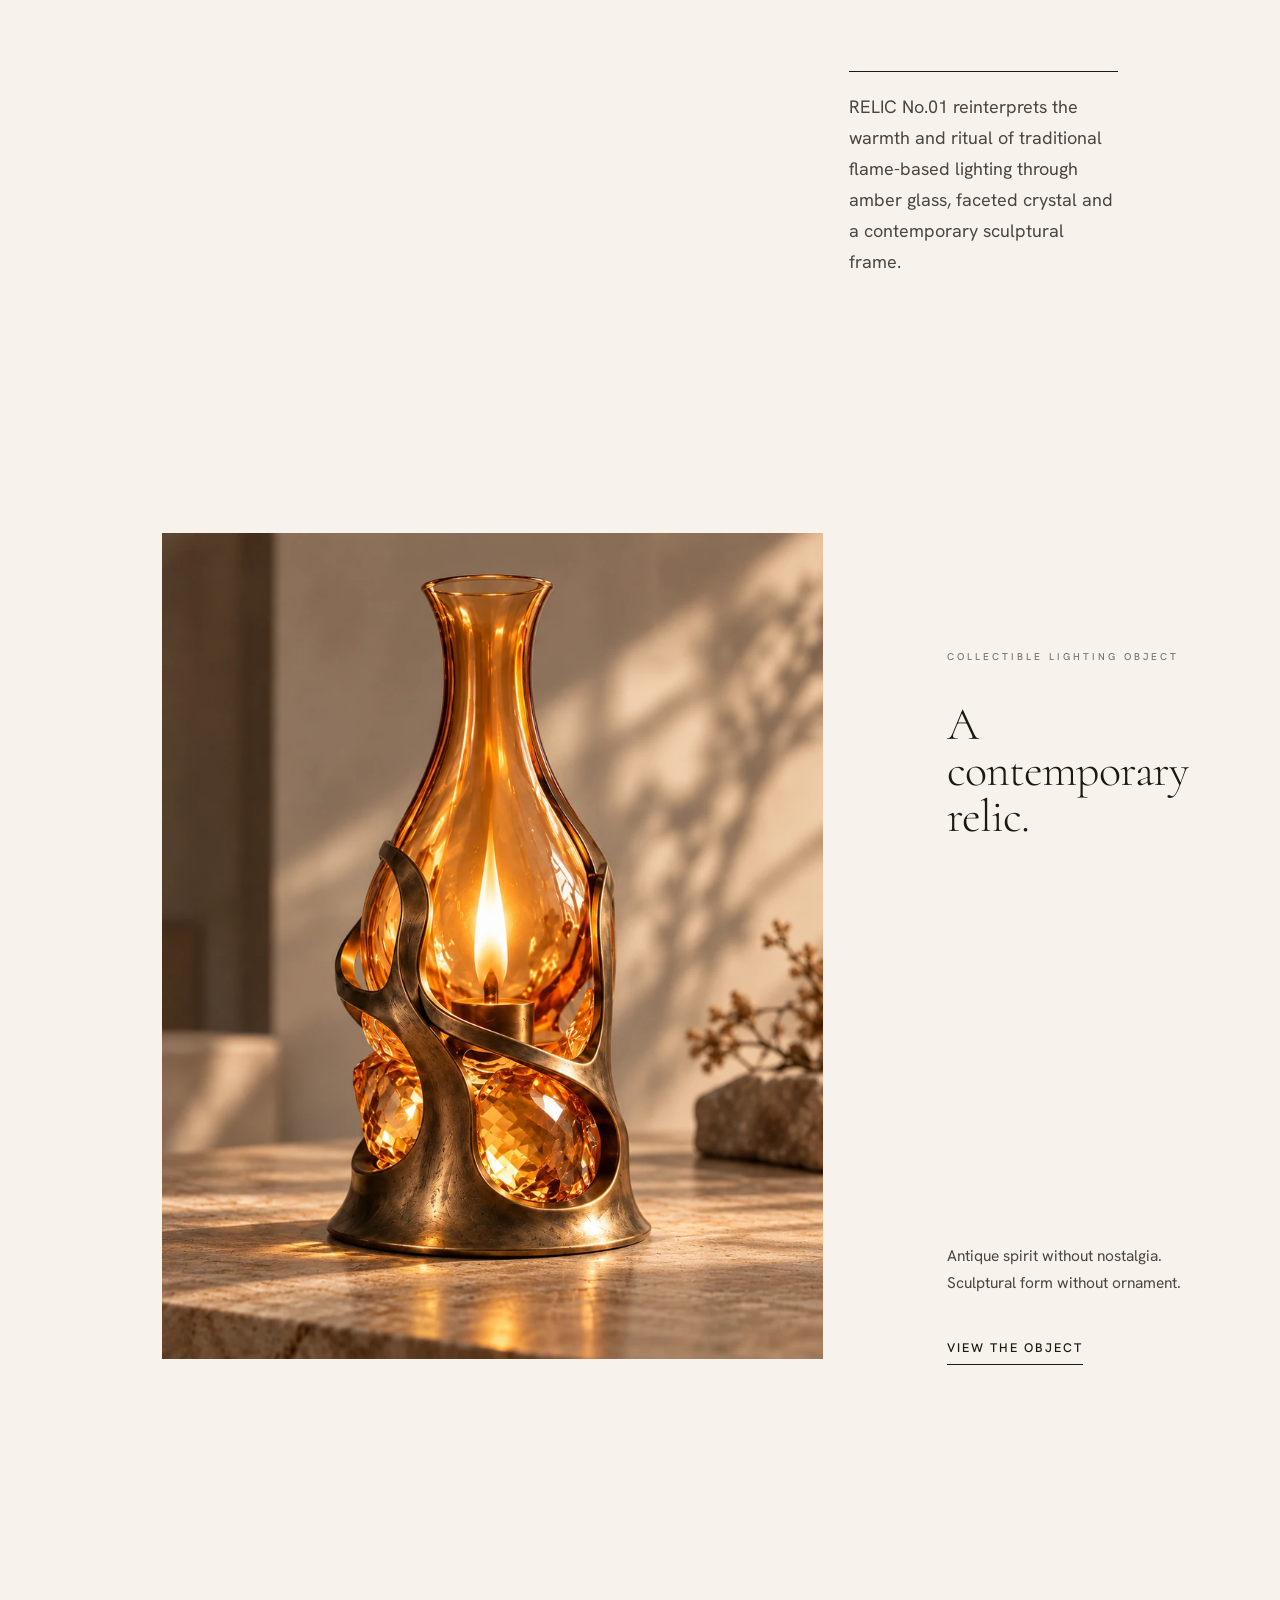
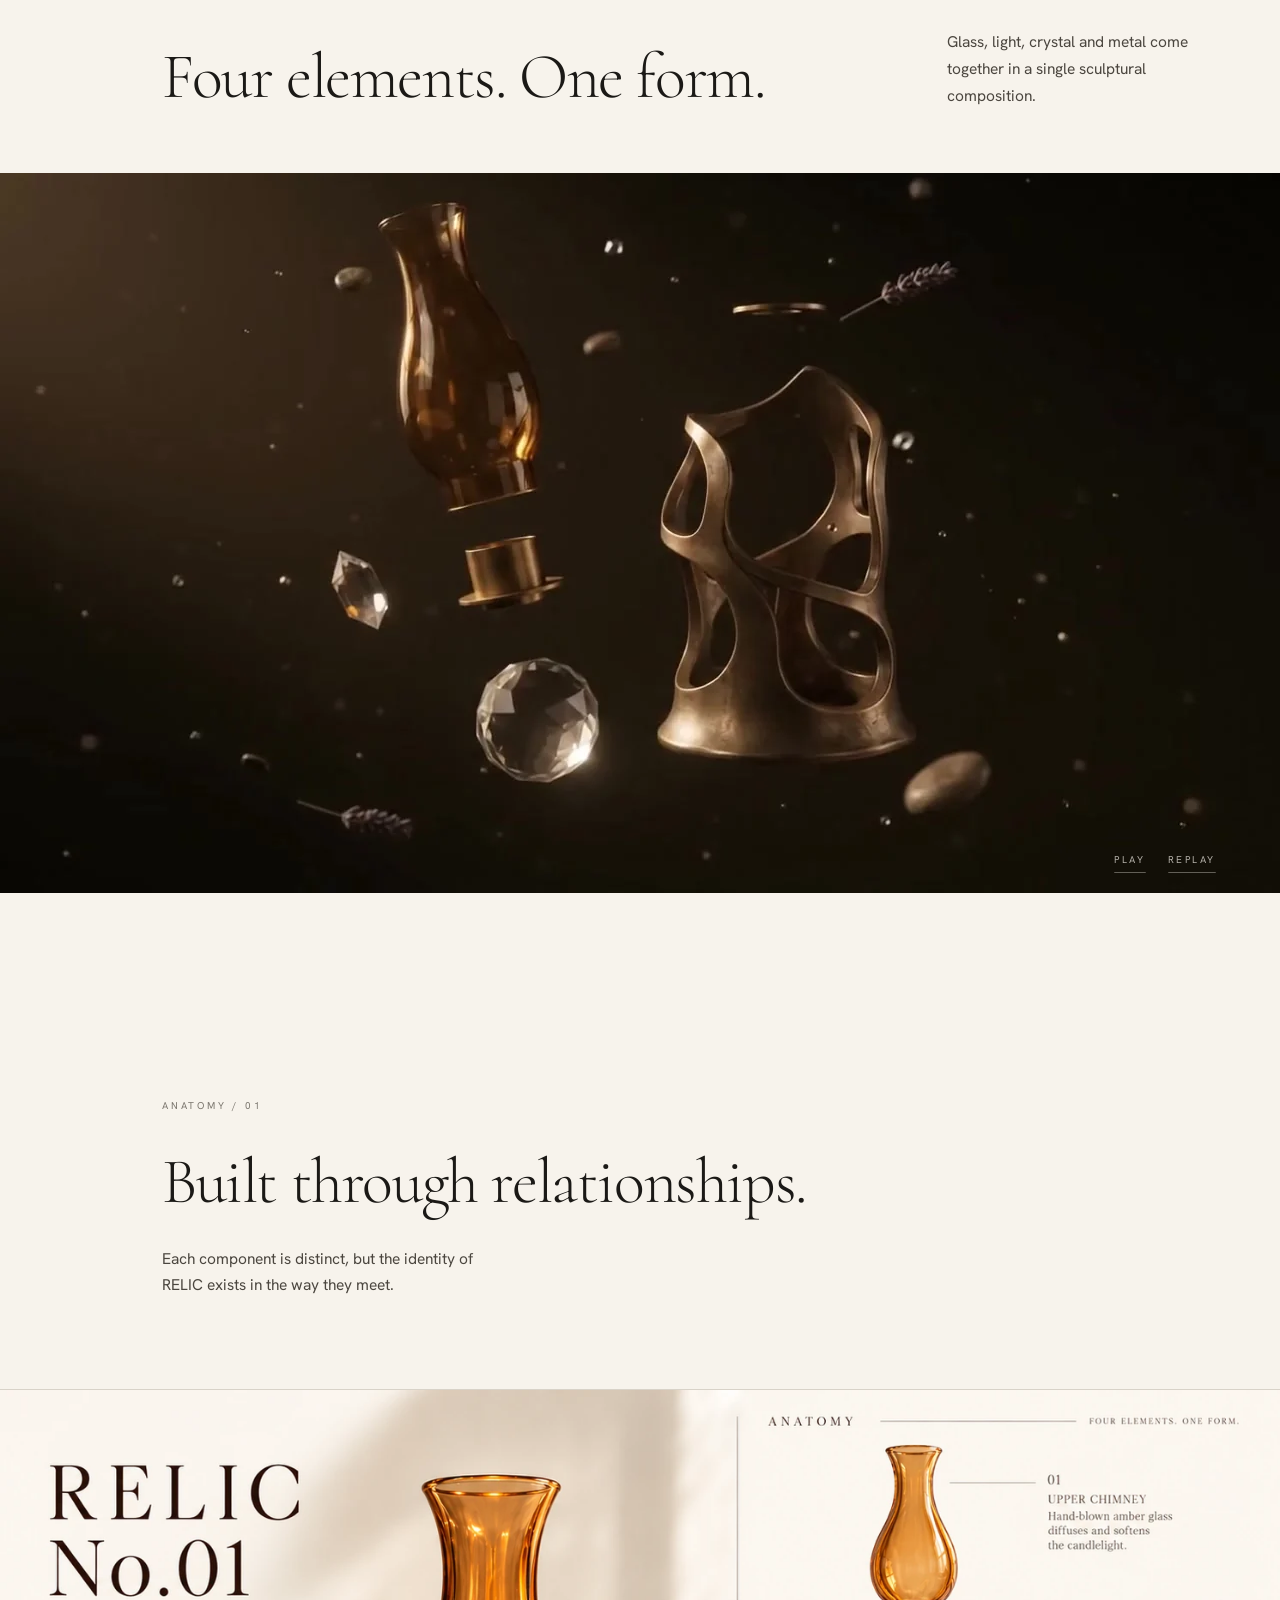
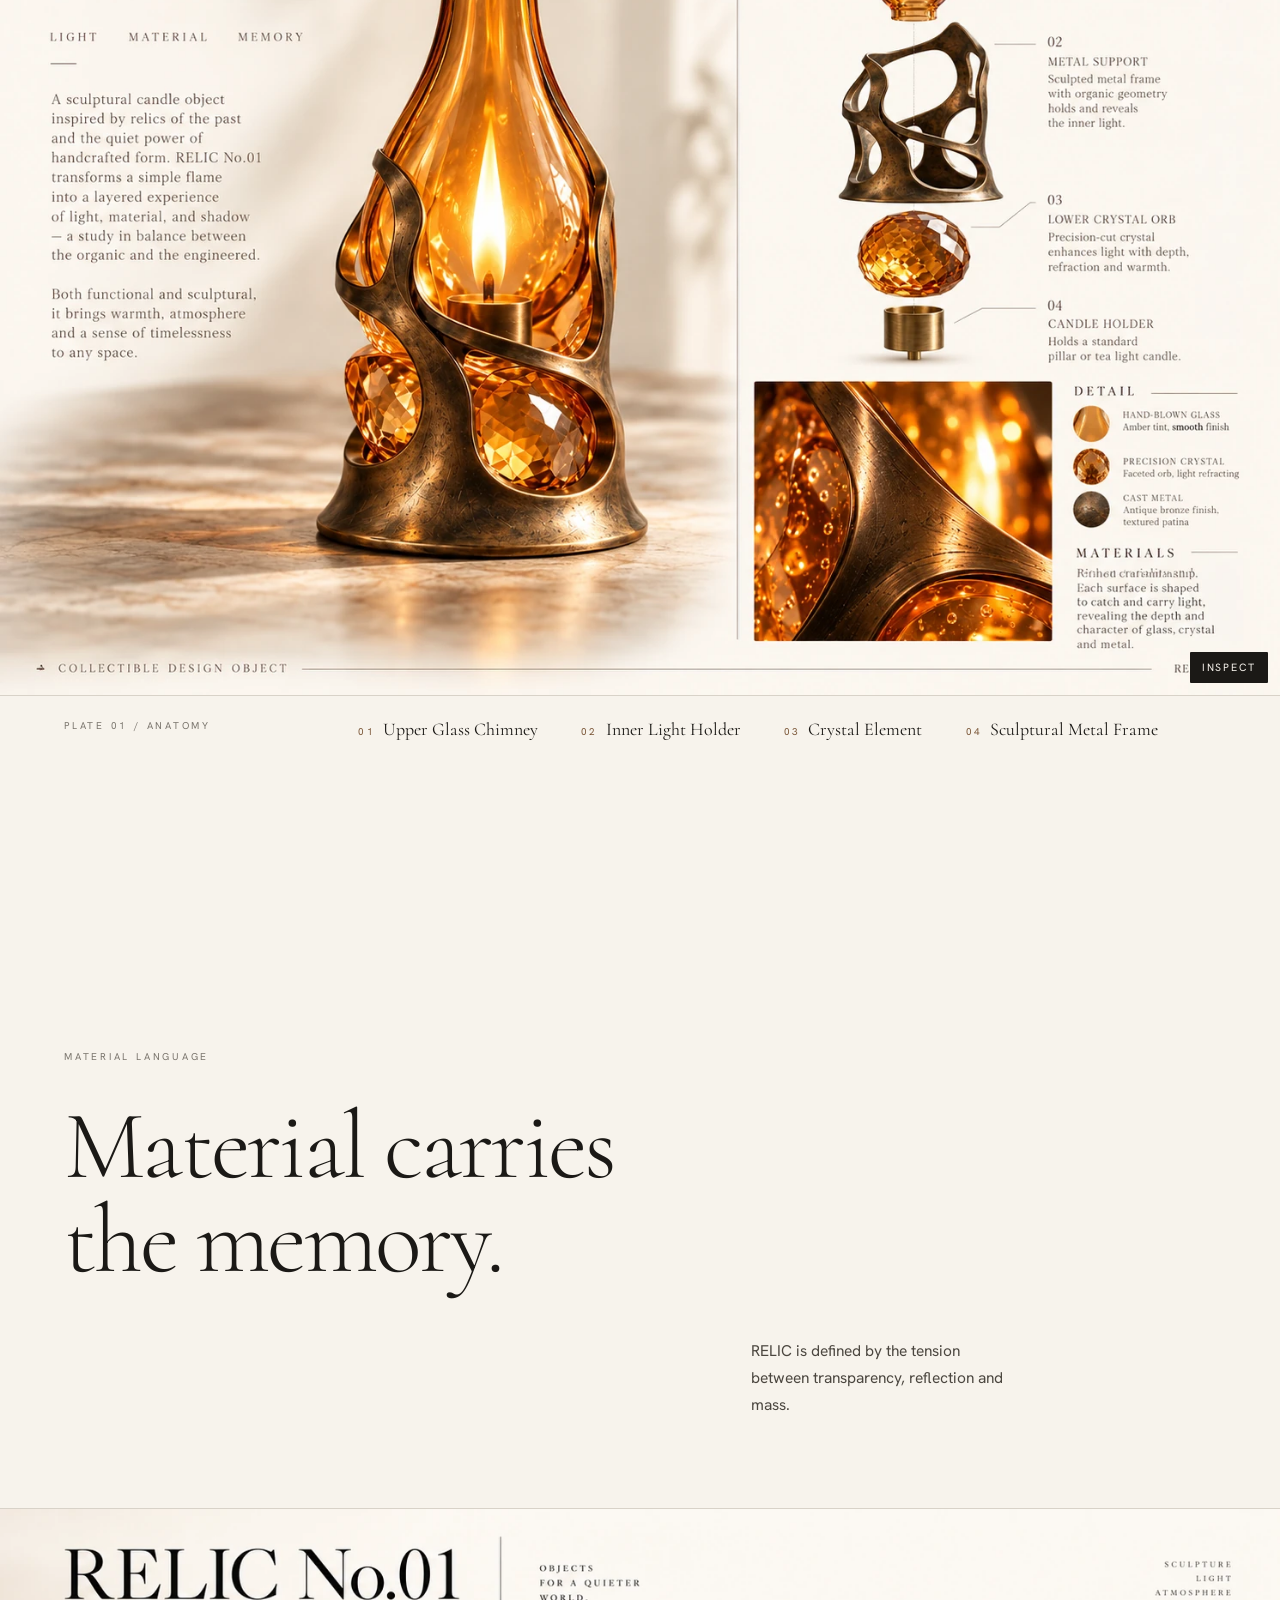
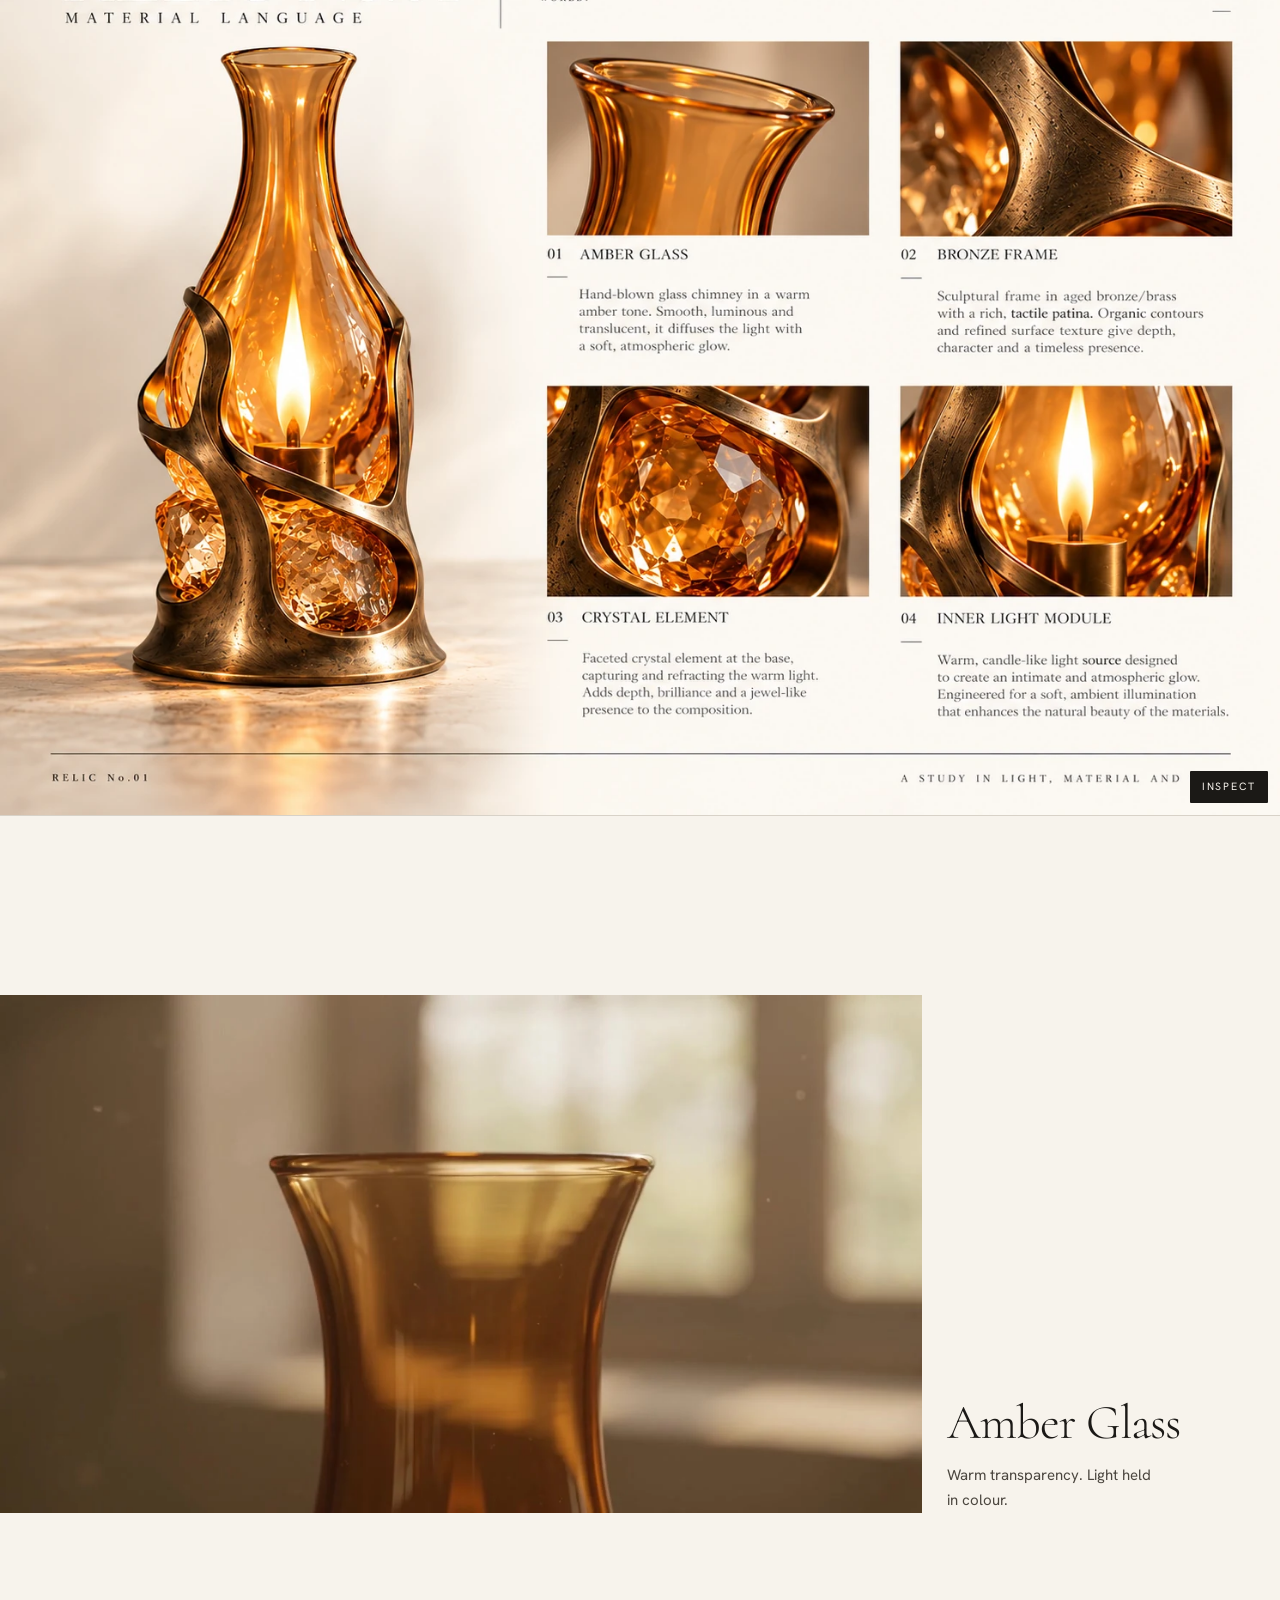
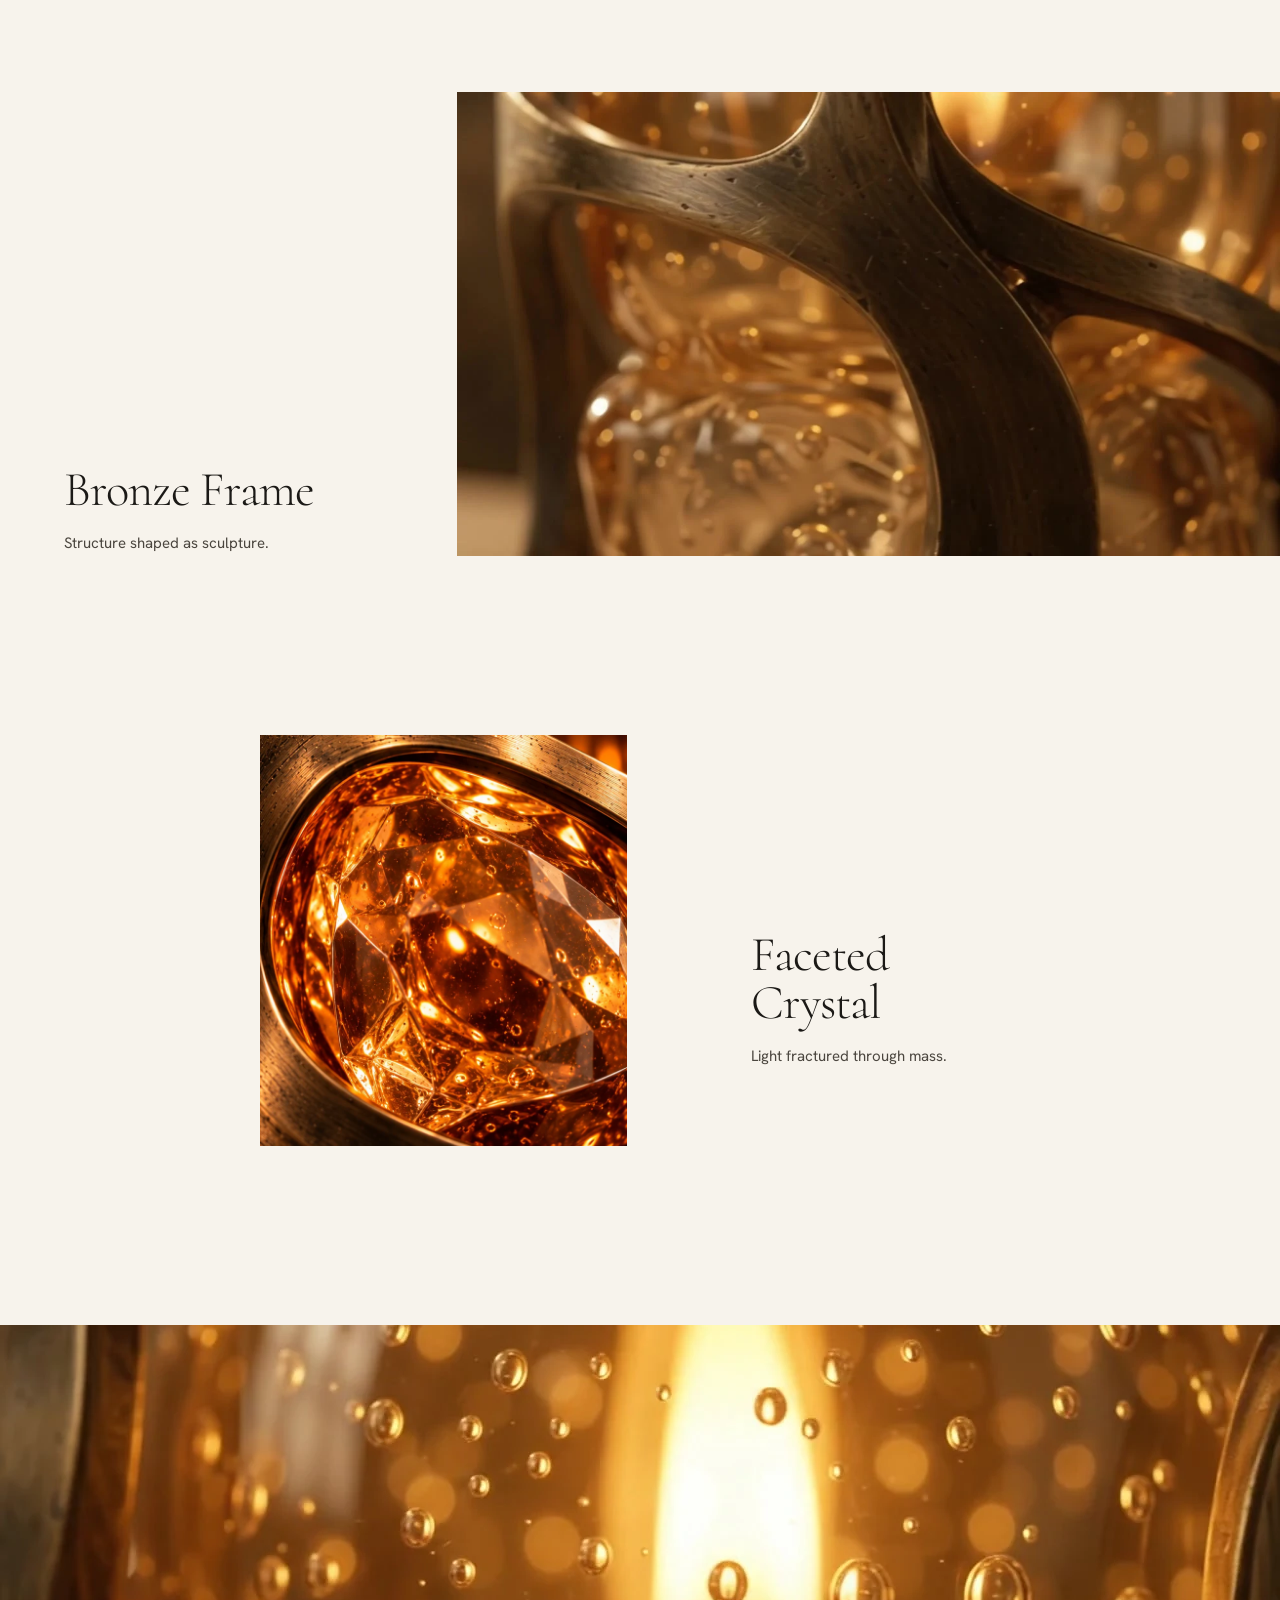
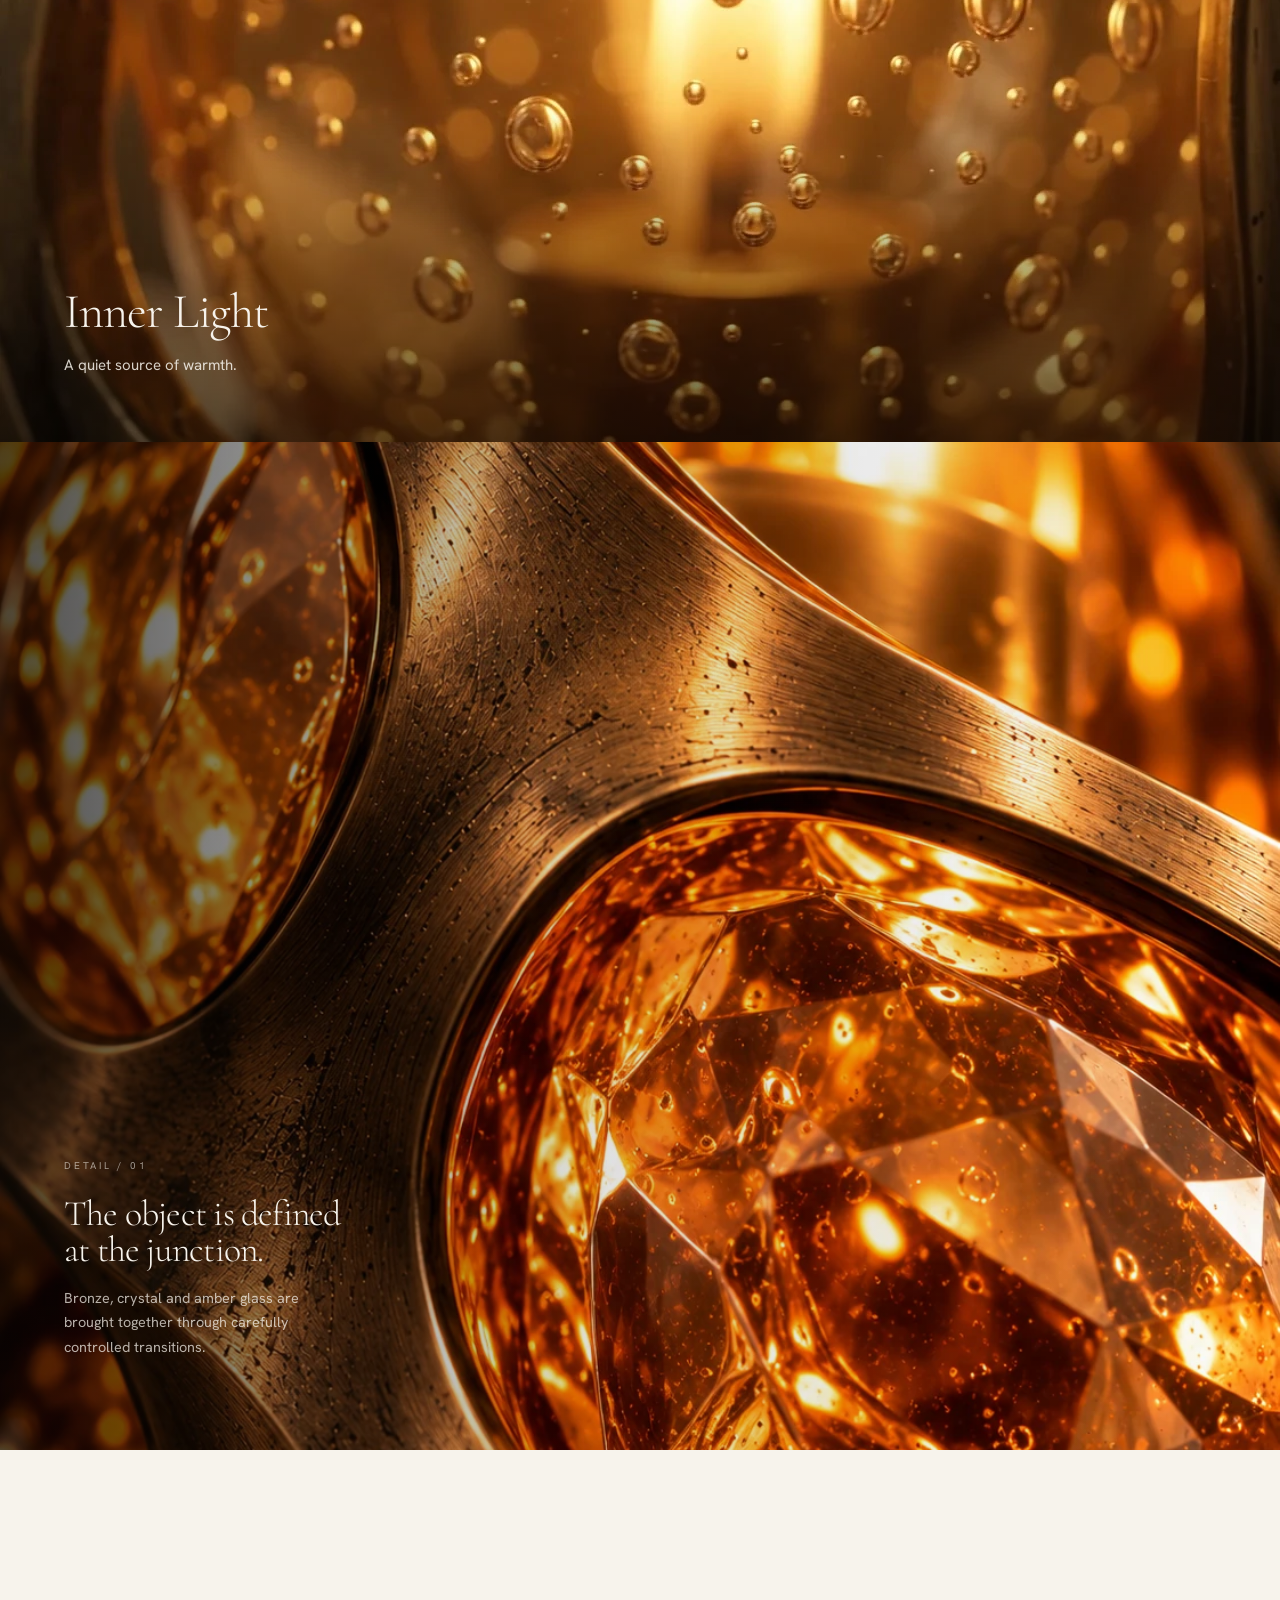
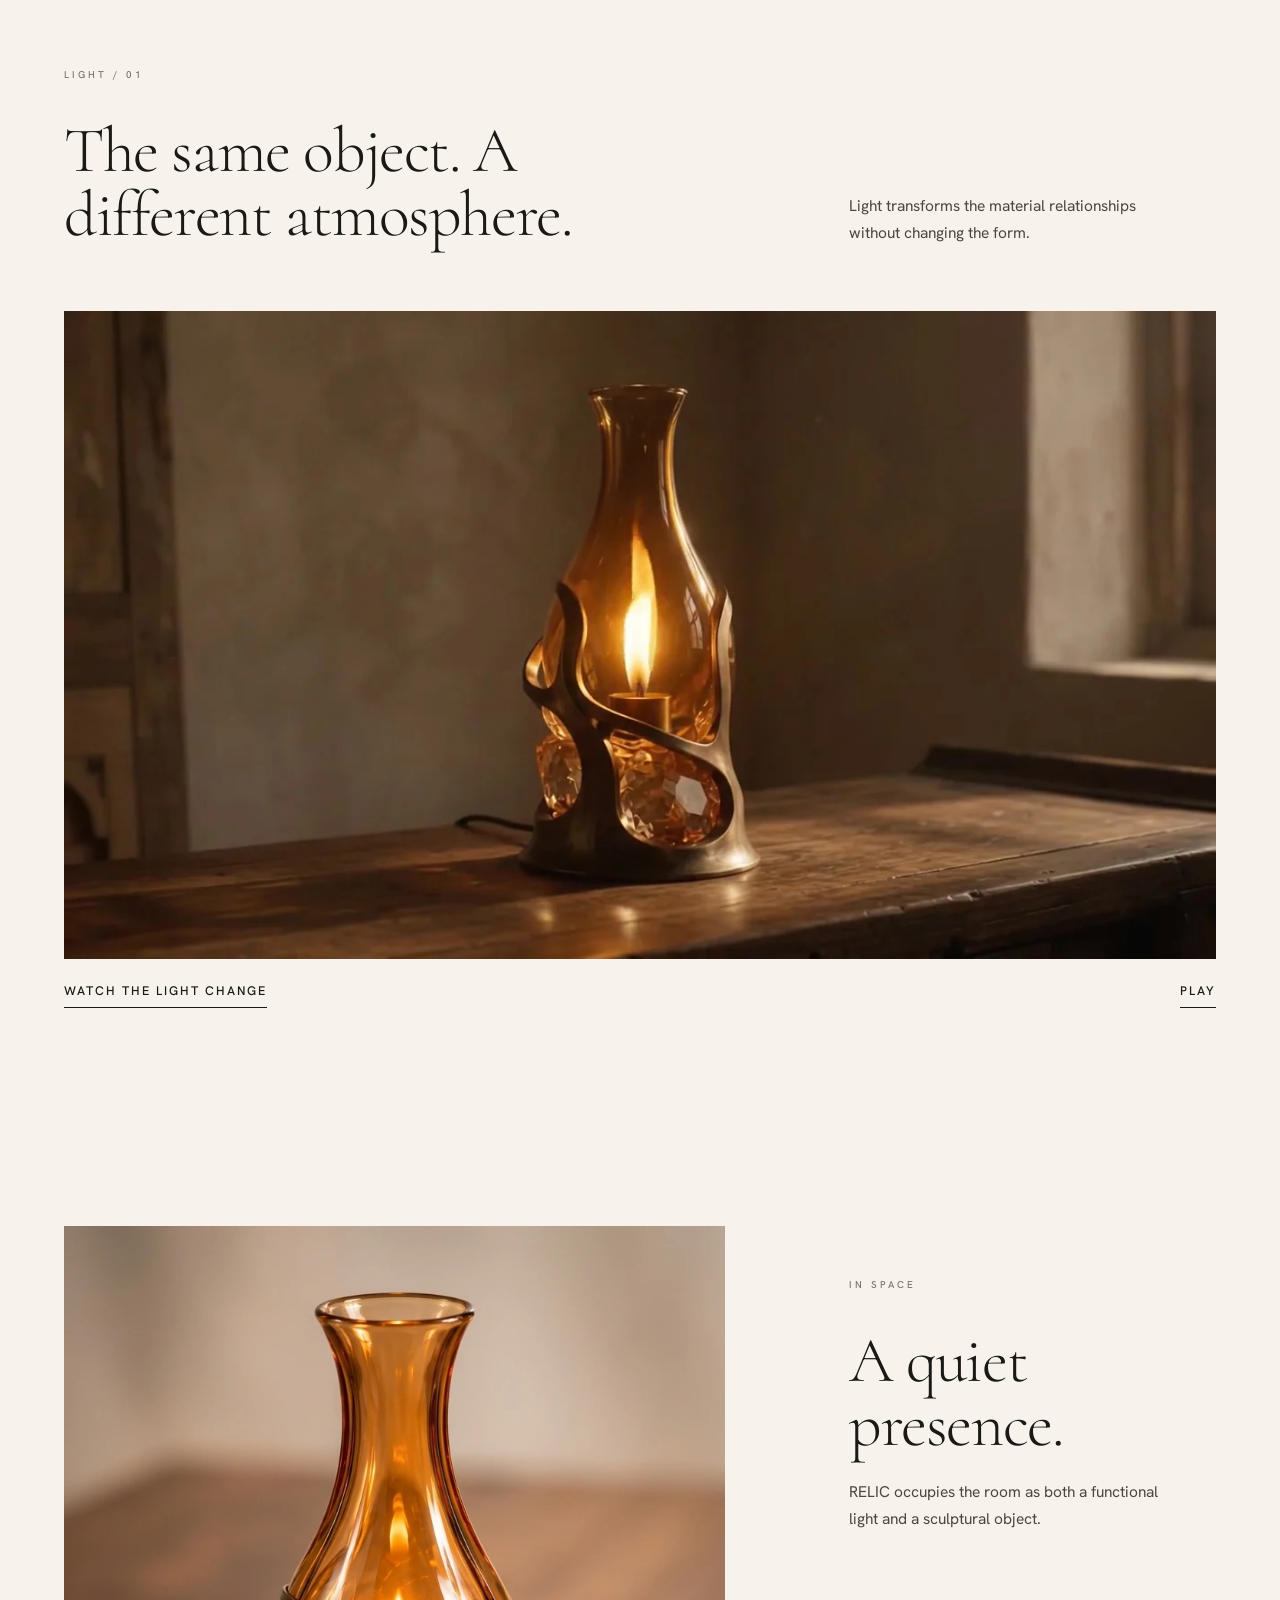
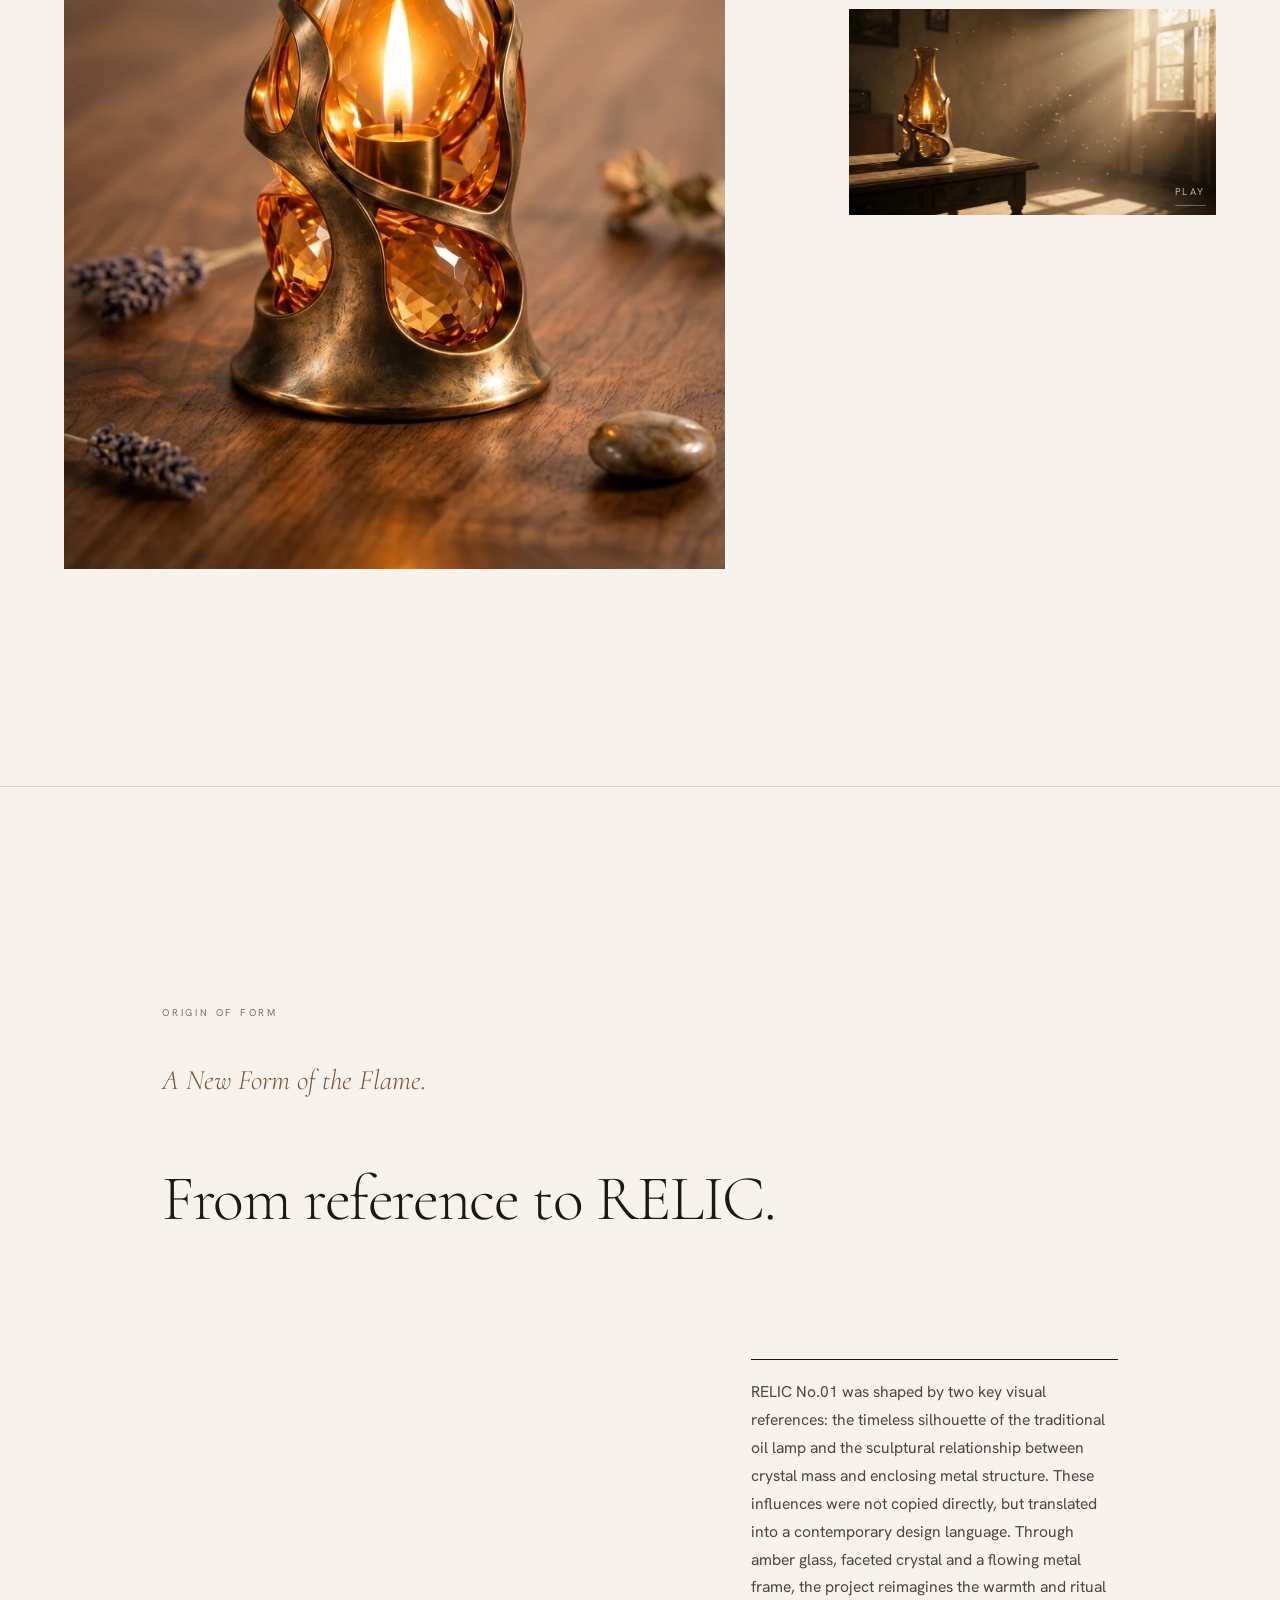
==== commit ca2a430a: "Add concept sketches to origin section" ====
--- a/index.html
+++ b/index.html
@@ -207,6 +207,16 @@
     <h2 class="headline" id="origin-h">From reference to RELIC.</h2>
     <p class="origin__copy">RELIC No.01 was shaped by two key visual references: the timeless silhouette of the traditional oil lamp and the sculptural relationship between crystal mass and enclosing metal structure. These influences were not copied directly, but translated into a contemporary design language. Through amber glass, faceted crystal and a flowing metal frame, the project reimagines the warmth and ritual of flame as a collectible lighting object.</p>
   </div>
+  <figure class="origin__sketch">
+    <button class="origin__sketch-btn" type="button" data-zoom="assets/img/relic-concept-sketches.png" data-alt="RELIC No.01 concept sketches showing a large three-quarter view, front view, side view and an exploded component study." aria-label="Enlarge the RELIC No.01 concept sketches">
+      <img src="assets/img/relic-concept-sketches.png" alt="RELIC No.01 concept sketches showing a three-quarter view, front view, side view and exploded view." loading="lazy" decoding="async">
+      <span class="zoom__hint" aria-hidden="true">Inspect sketches</span>
+    </button>
+    <figcaption class="origin__sketch-cap grid">
+      <span class="meta">Concept sketches / form study</span>
+      <p>Silhouette, proportion and component relationships developed before digital modelling.</p>
+    </figcaption>
+  </figure>
 </section>
 
 <!-- 11 · process -->
--- a/css/style.css
+++ b/css/style.css
@@ -195,6 +195,15 @@
   font-size: .74rem; letter-spacing: .26em; text-transform: uppercase; color: rgba(247,243,236,.5); margin-bottom: 1.8rem; font-size: .64rem;
 }
 .entrance__title { font-size: clamp(2.8rem, 6.4vw, 7rem); color: rgba(247,243,236,.92); }
+.entrance__campaign {
+  margin-top: 1.1rem;
+  font-family: var(--serif);
+  font-size: clamp(1.05rem, 1.8vw, 1.55rem);
+  font-style: italic;
+  font-weight: 300;
+  color: rgba(247,243,236,.68);
+  letter-spacing: .01em;
+}
 .entrance__hint {
   display: flex; align-items: center; gap: 14px; margin-top: 2.6rem;
   font-size: .62rem; letter-spacing: .3em; text-transform: uppercase; color: rgba(247,243,236,.45);
@@ -645,3 +654,39 @@
 .pp__cat { font-size: .62rem; letter-spacing: .28em; }
 .pp__mat { font-size: .66rem; letter-spacing: .22em; border-block-color: var(--ink-2); }
 .pp__desc { font-size: .97rem; color: #4b463f; }
+
+
+/* ---------- origin of form ---------- */
+.origin {
+  padding-block: clamp(120px, 17vw, 260px);
+  border-top: 1px solid var(--line);
+}
+.origin__grid { align-items: start; }
+.origin .meta { grid-column: 2 / -1; margin-bottom: 2.2rem; }
+.origin__campaign {
+  grid-column: 2 / span 5;
+  font-family: var(--serif);
+  font-size: clamp(1.2rem, 2.2vw, 2rem);
+  font-style: italic;
+  font-weight: 300;
+  color: var(--bronze);
+  margin-bottom: clamp(36px, 5vw, 72px);
+}
+.origin .headline { grid-column: 2 / span 7; }
+.origin__copy {
+  grid-column: 8 / span 4;
+  margin-top: clamp(80px, 10vw, 140px);
+  padding-top: 18px;
+  border-top: 1px solid var(--ink);
+  max-width: 42ch;
+  color: #4b463f;
+  font-size: .98rem;
+  line-height: 1.78;
+}
+@media (max-width: 820px) {
+  .origin .meta,
+  .origin__campaign,
+  .origin .headline,
+  .origin__copy { grid-column: 1 / -1; }
+  .origin__copy { margin-top: 48px; }
+}
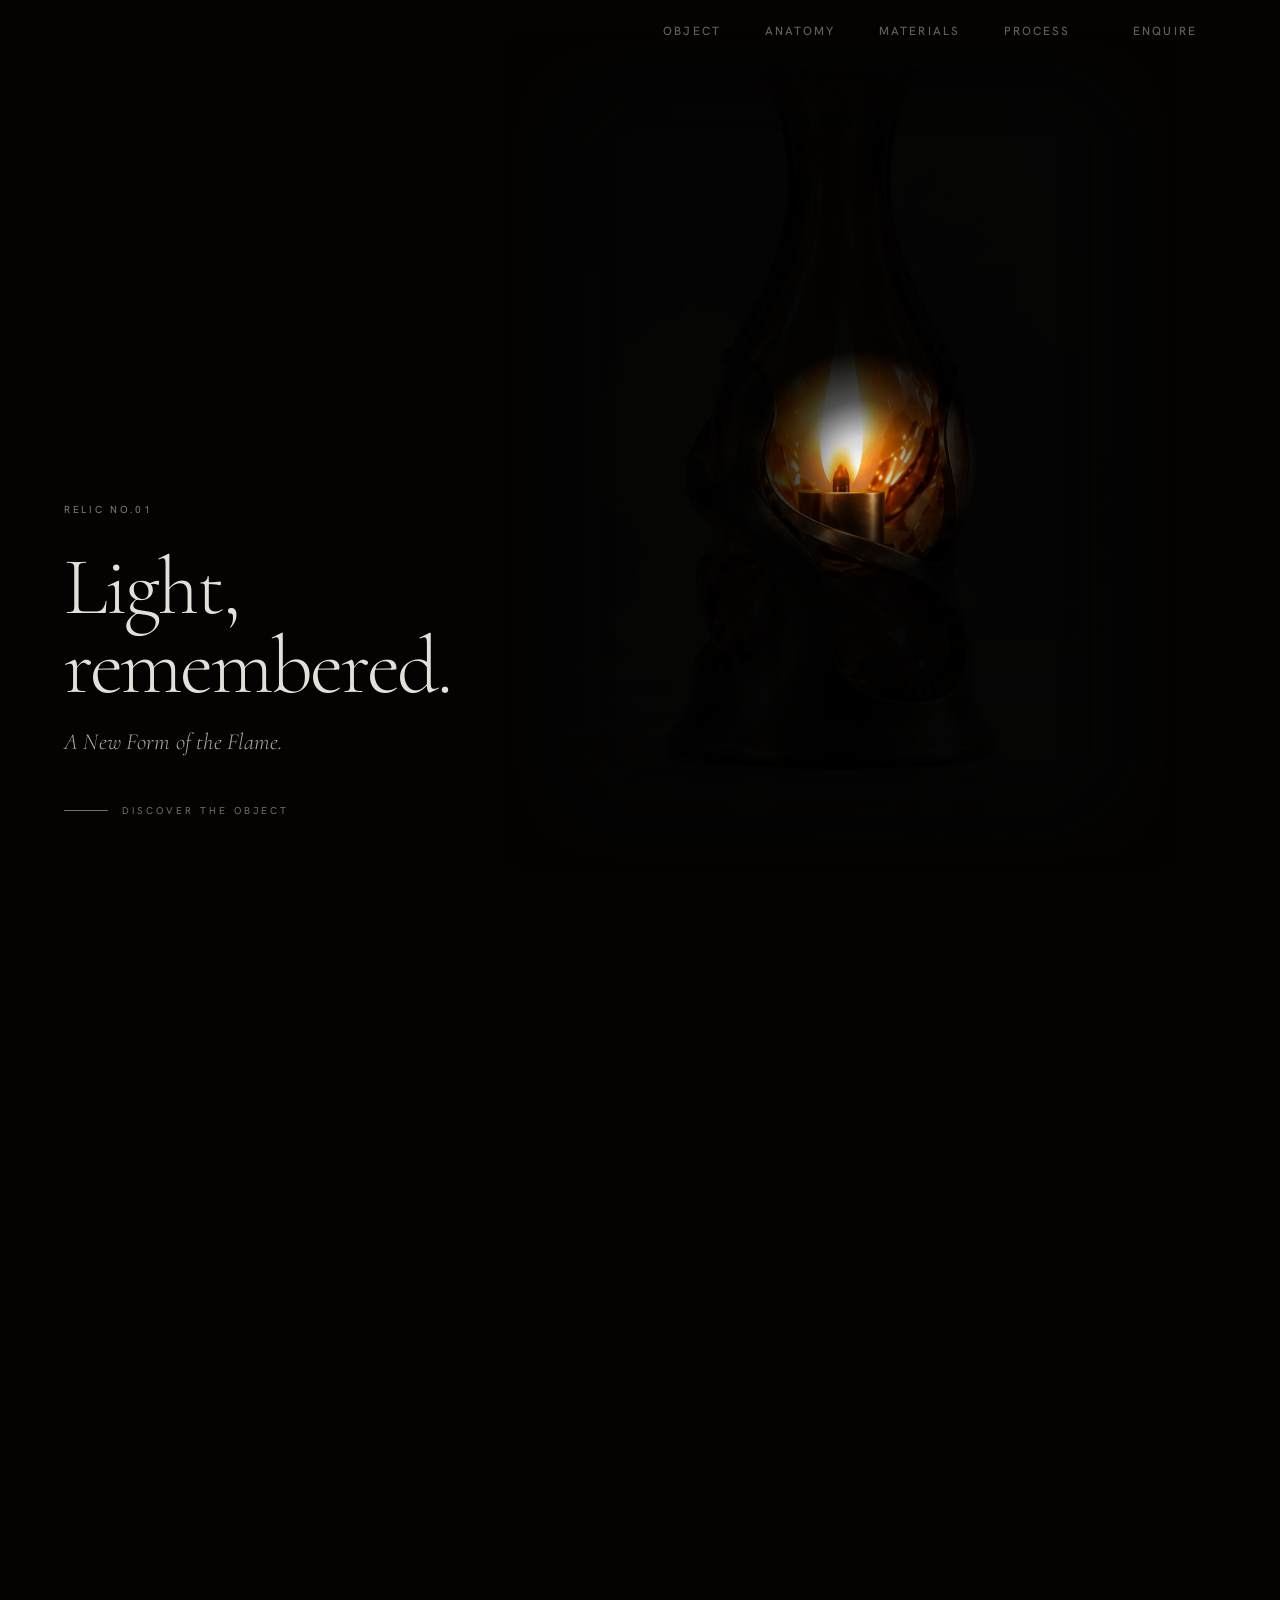
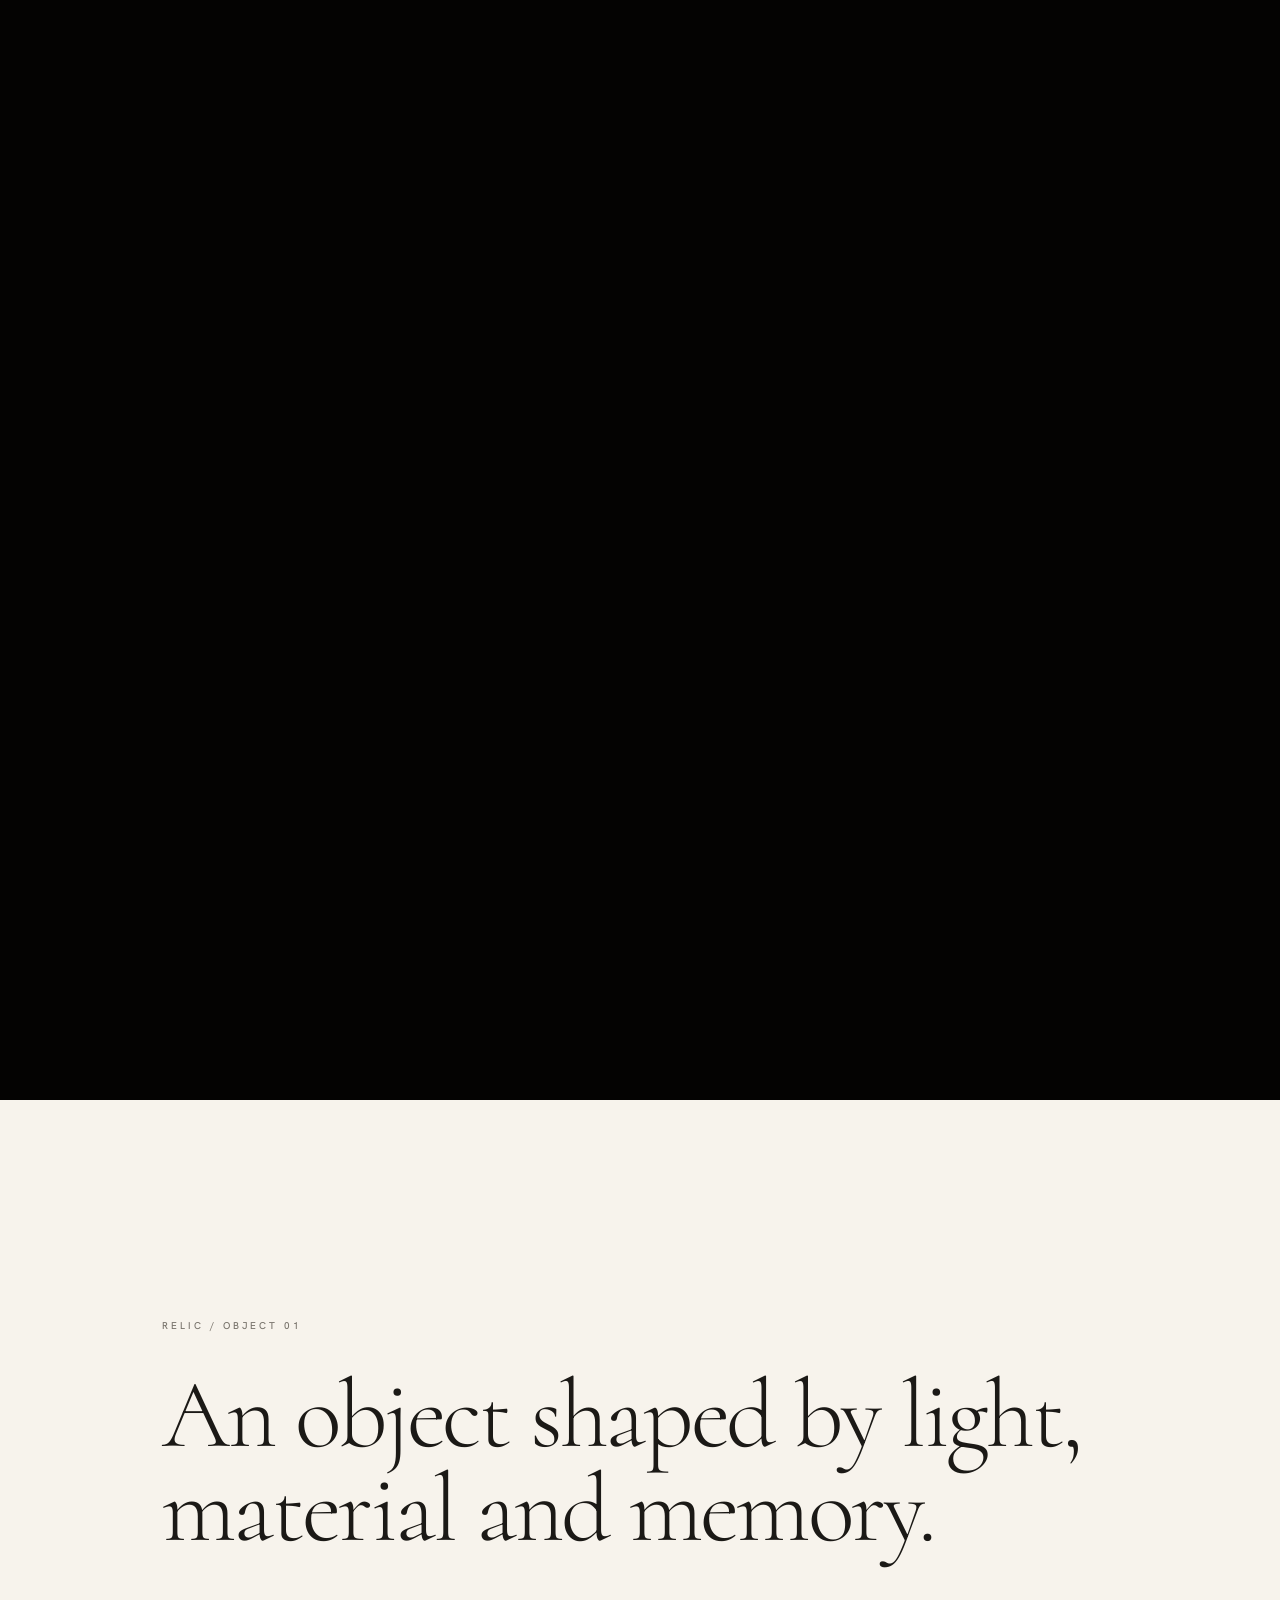
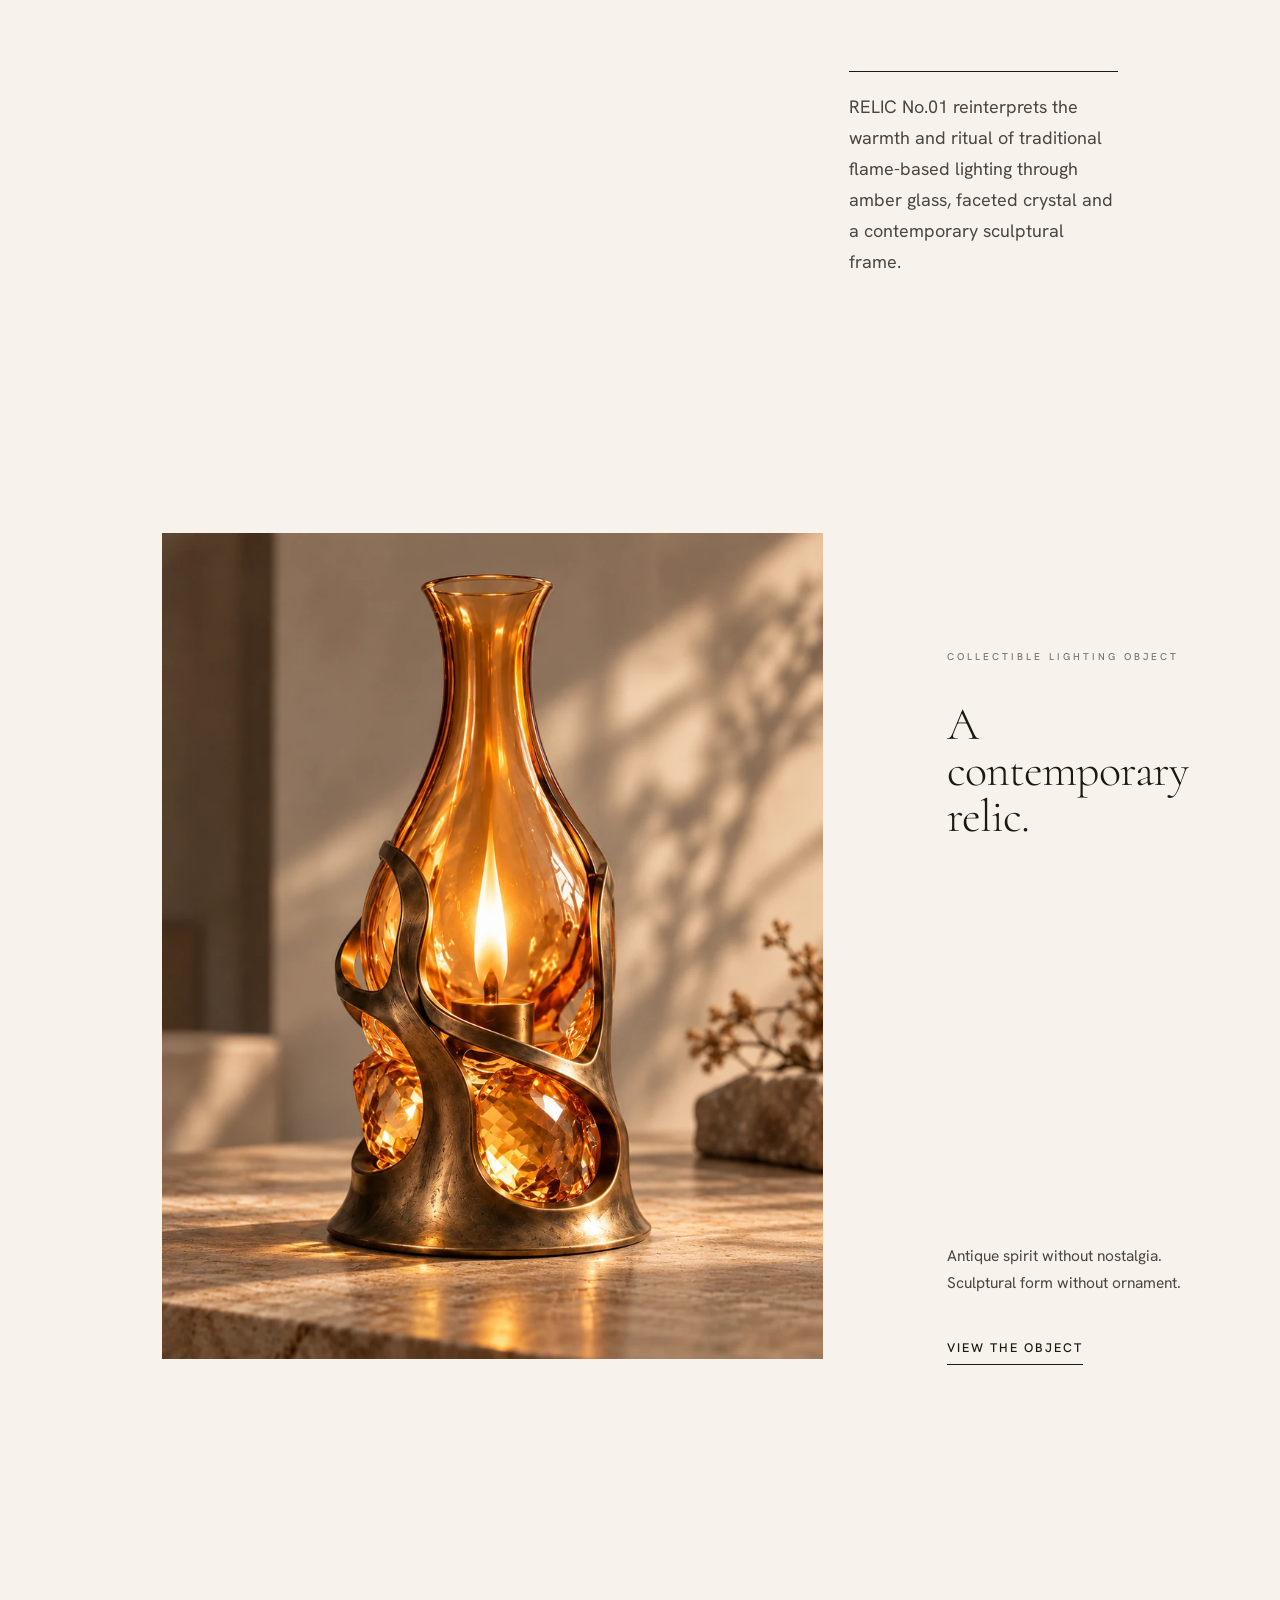
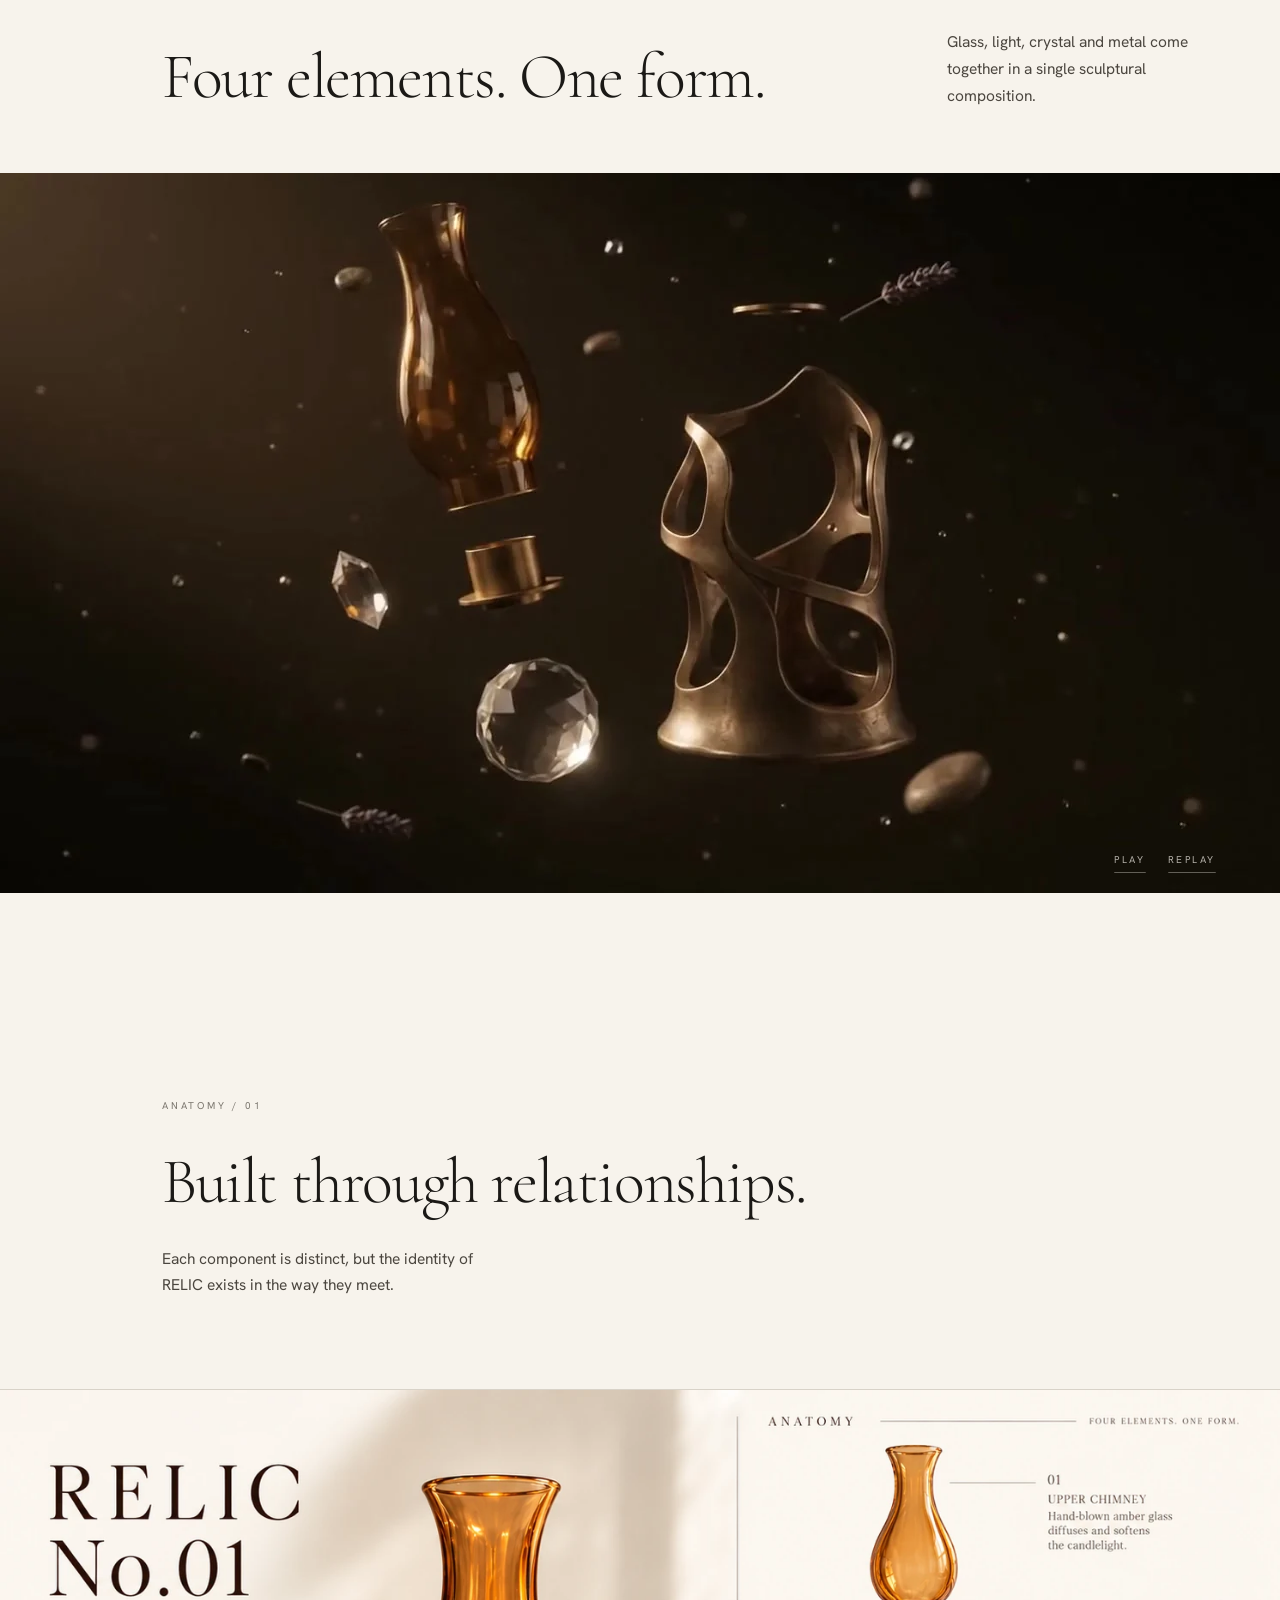
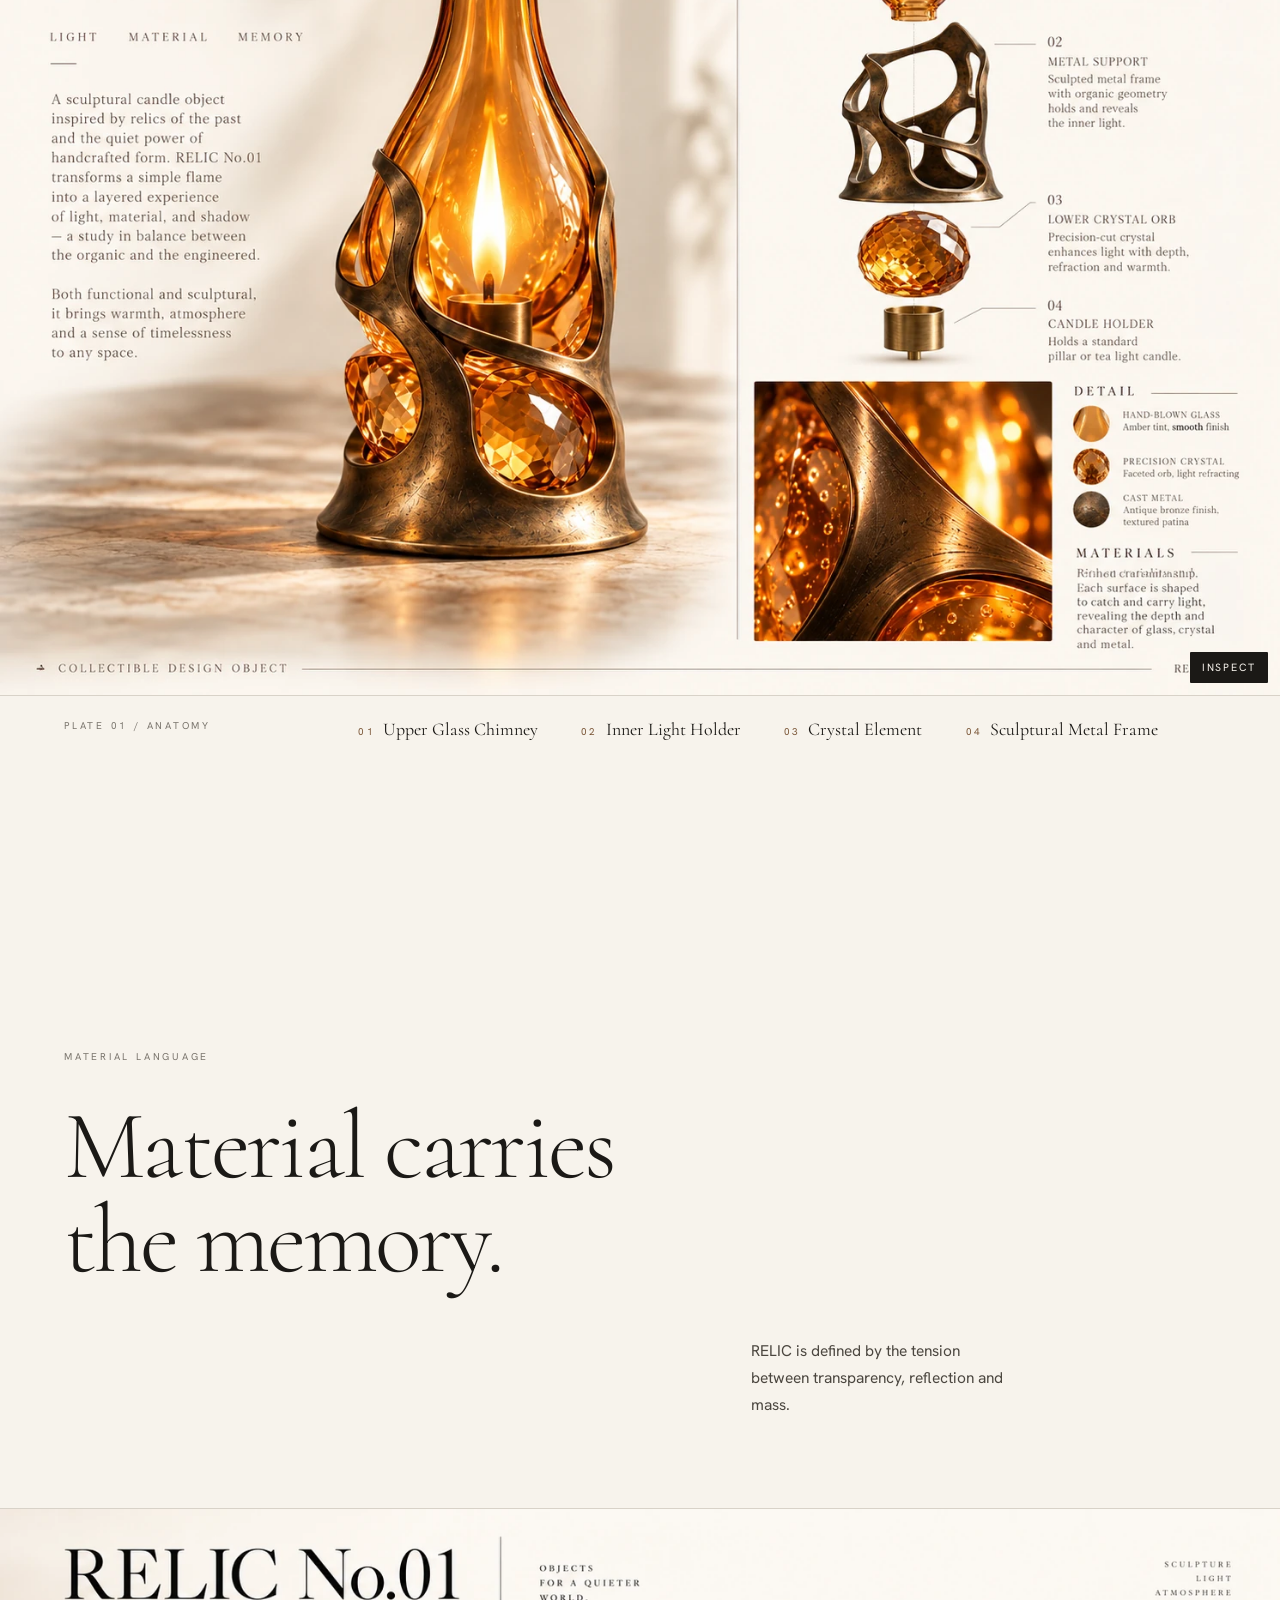
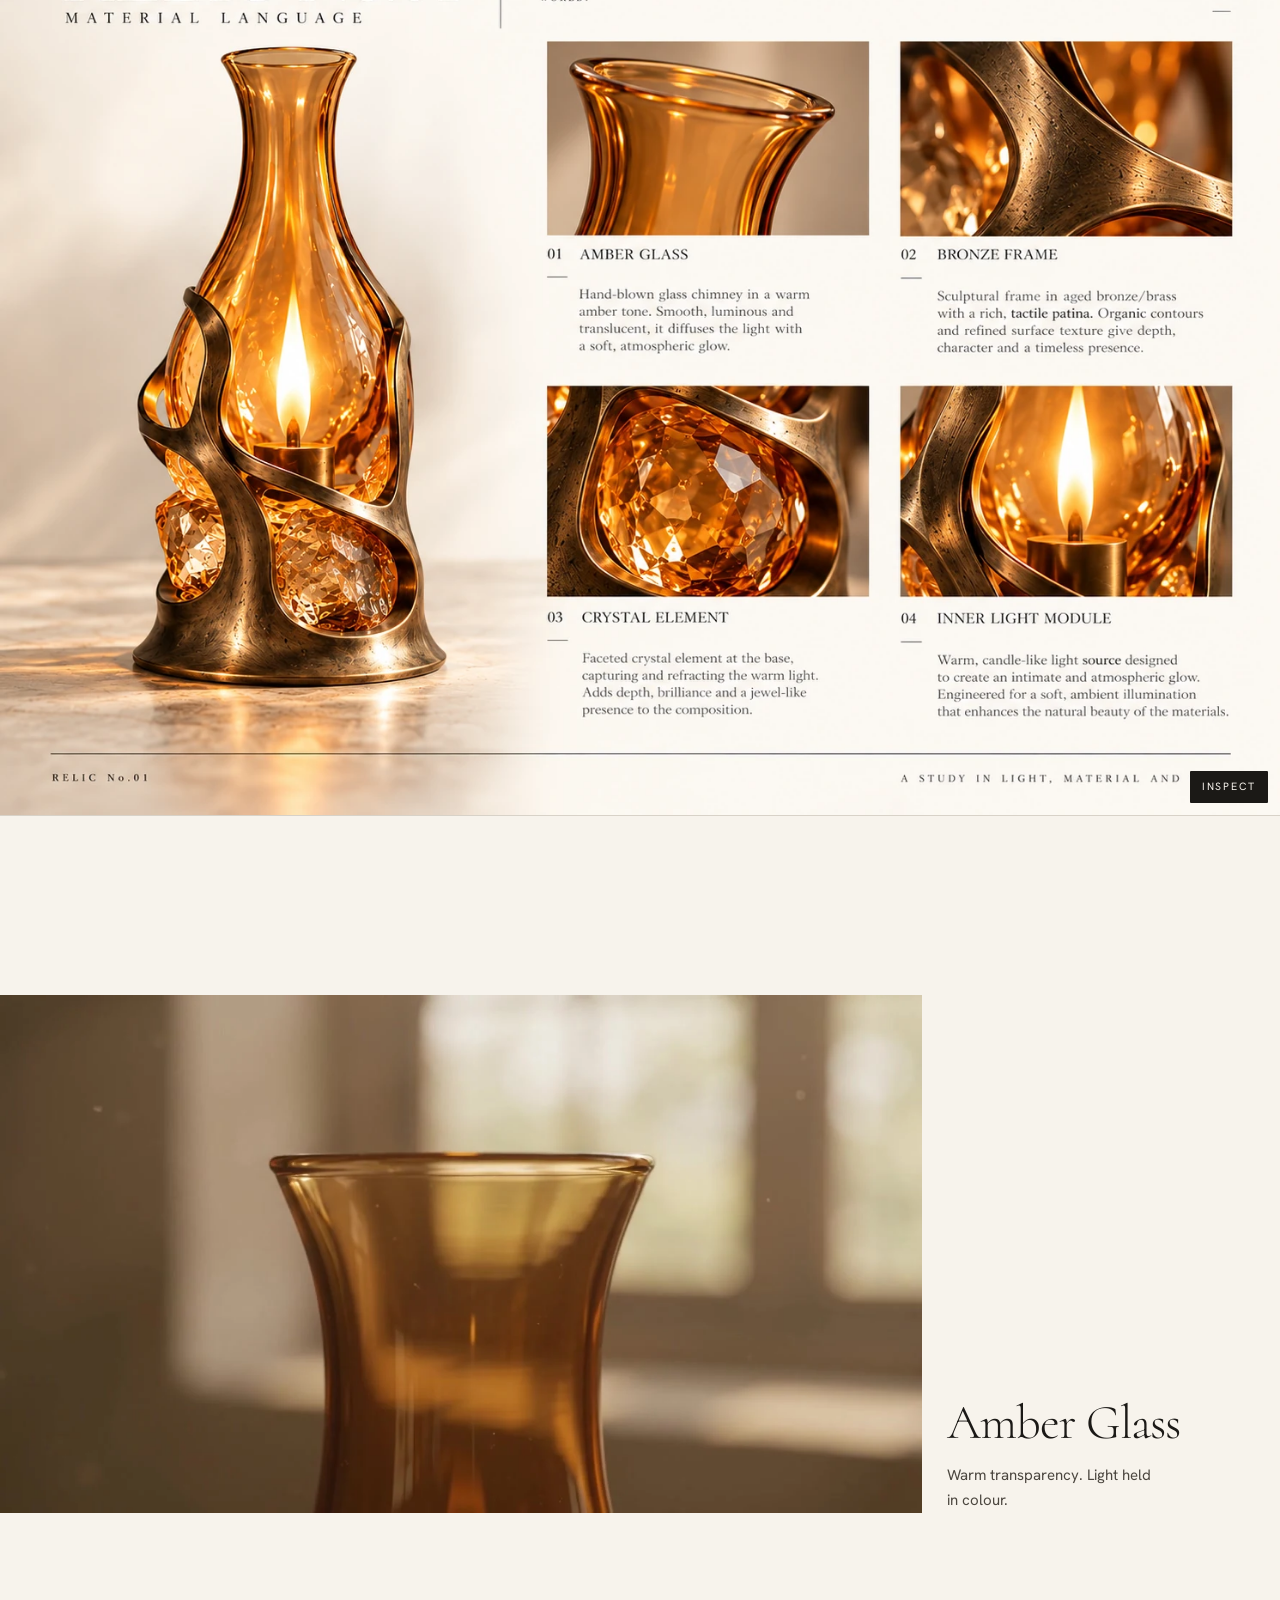
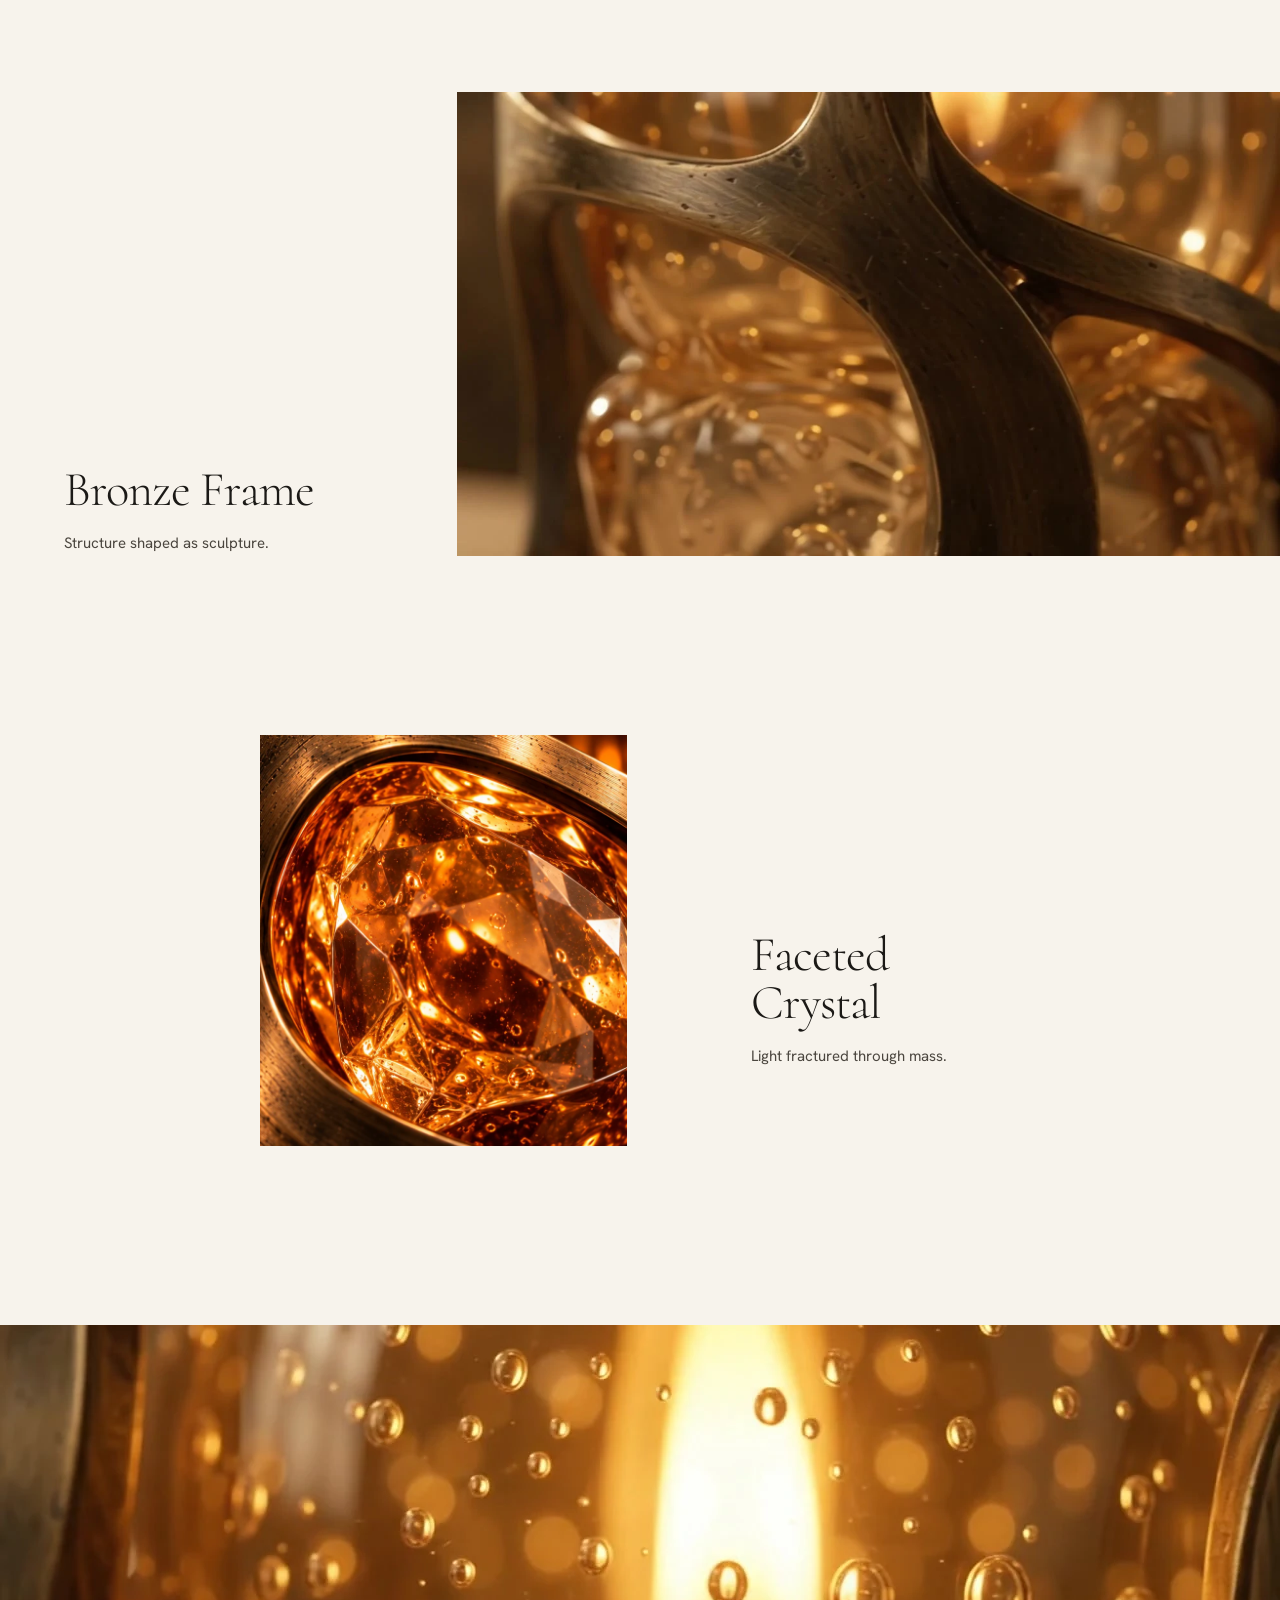
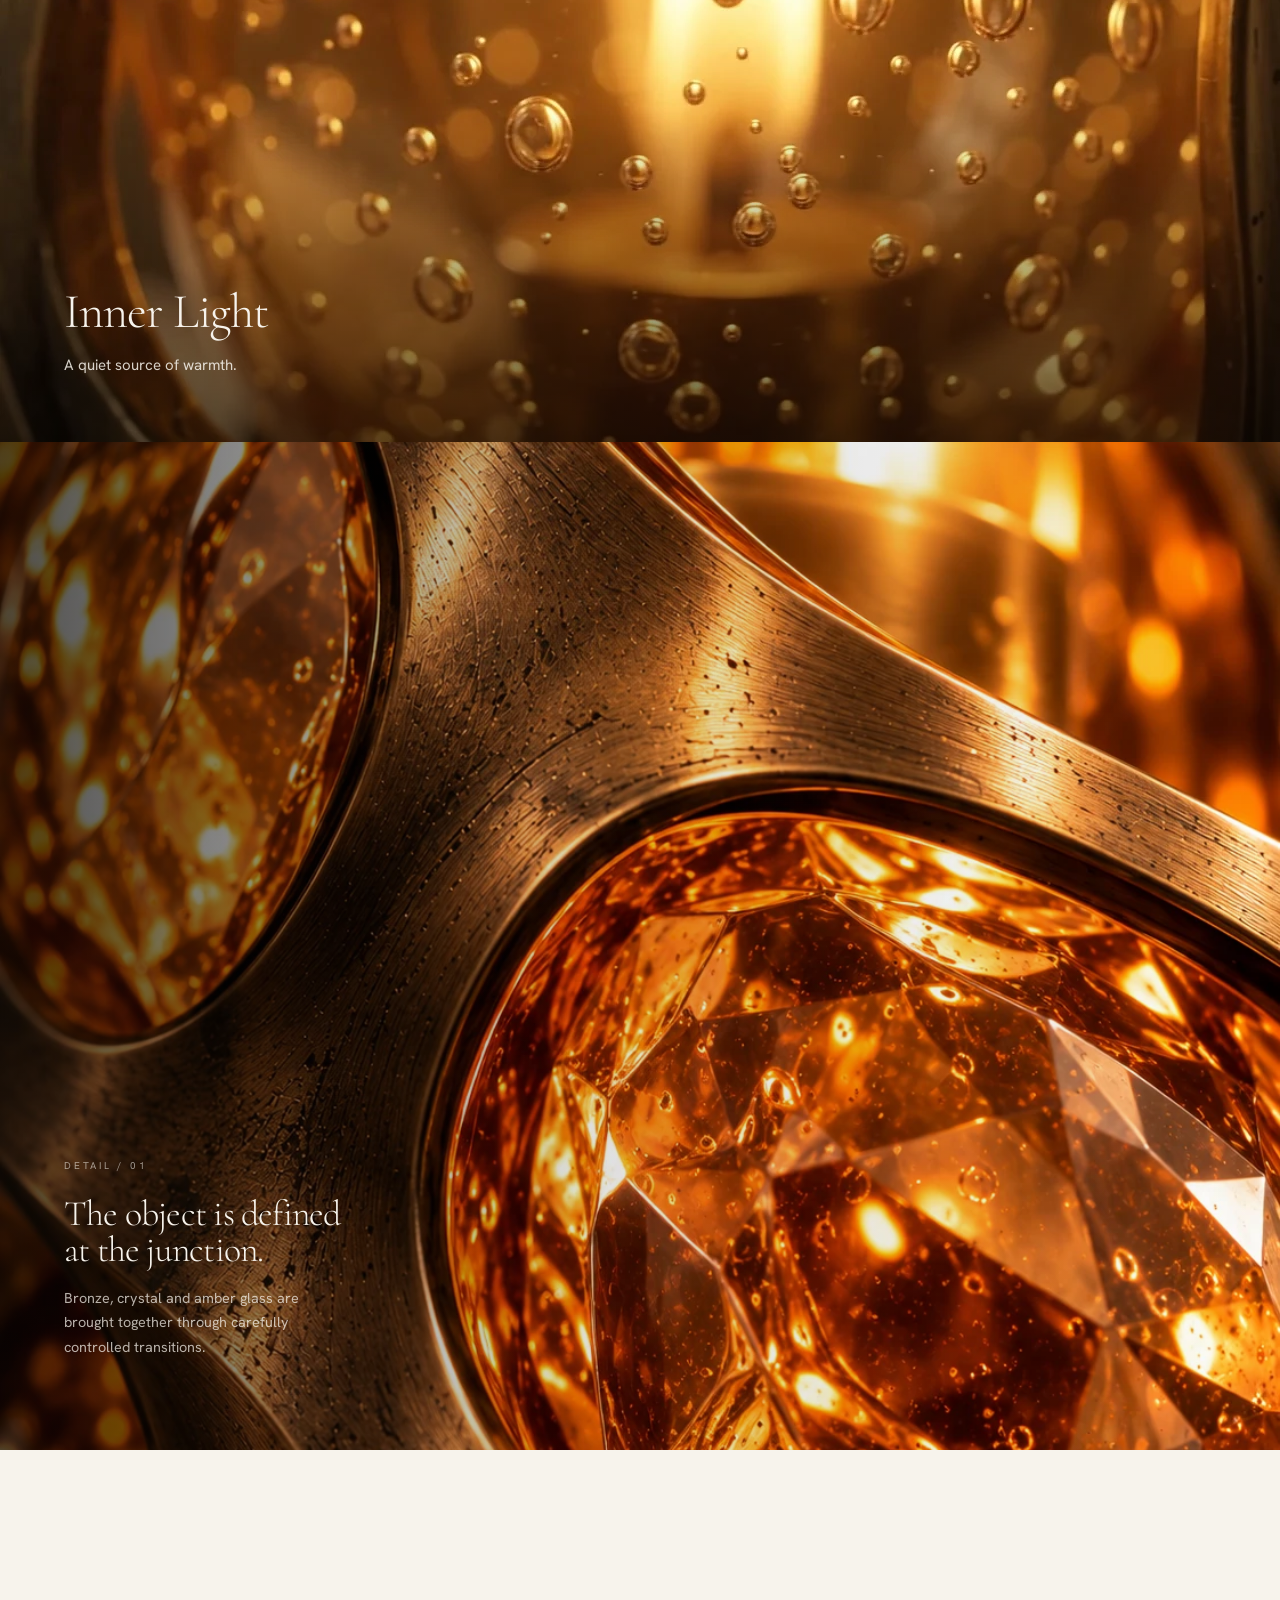
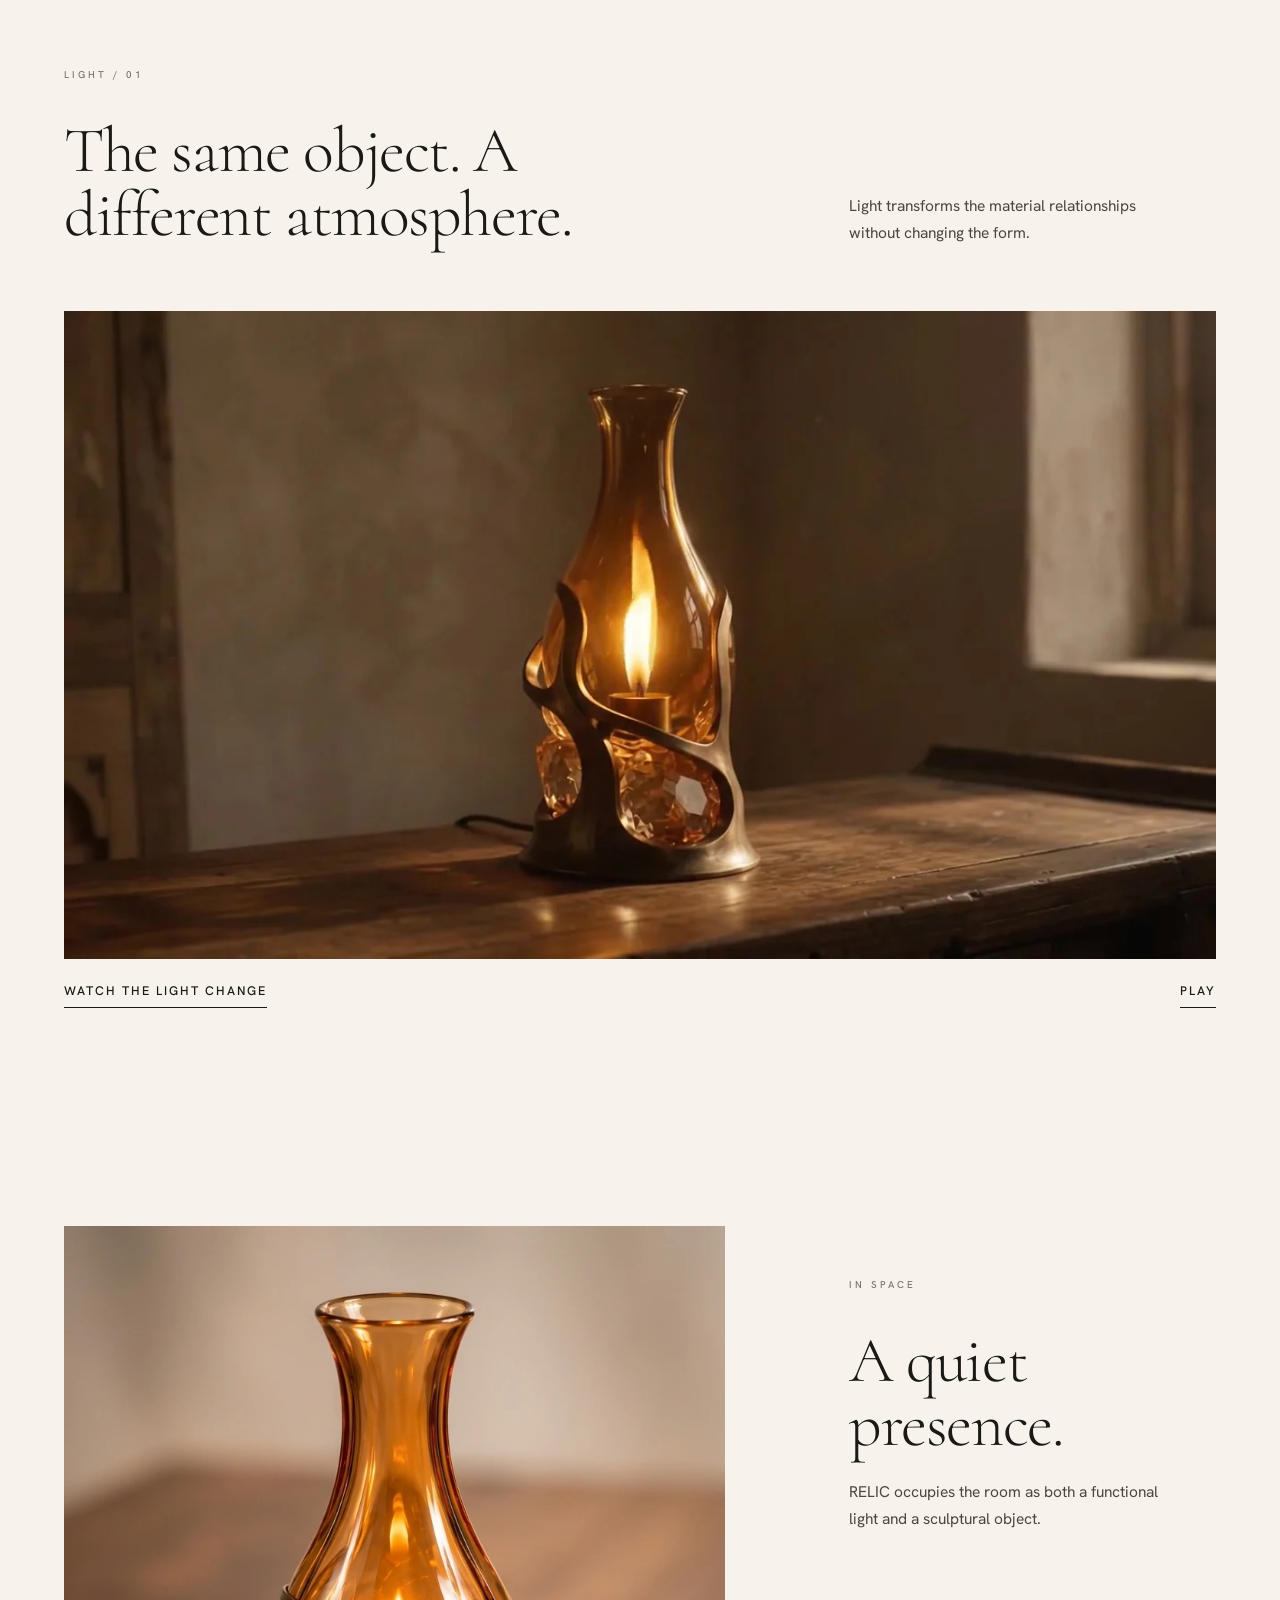
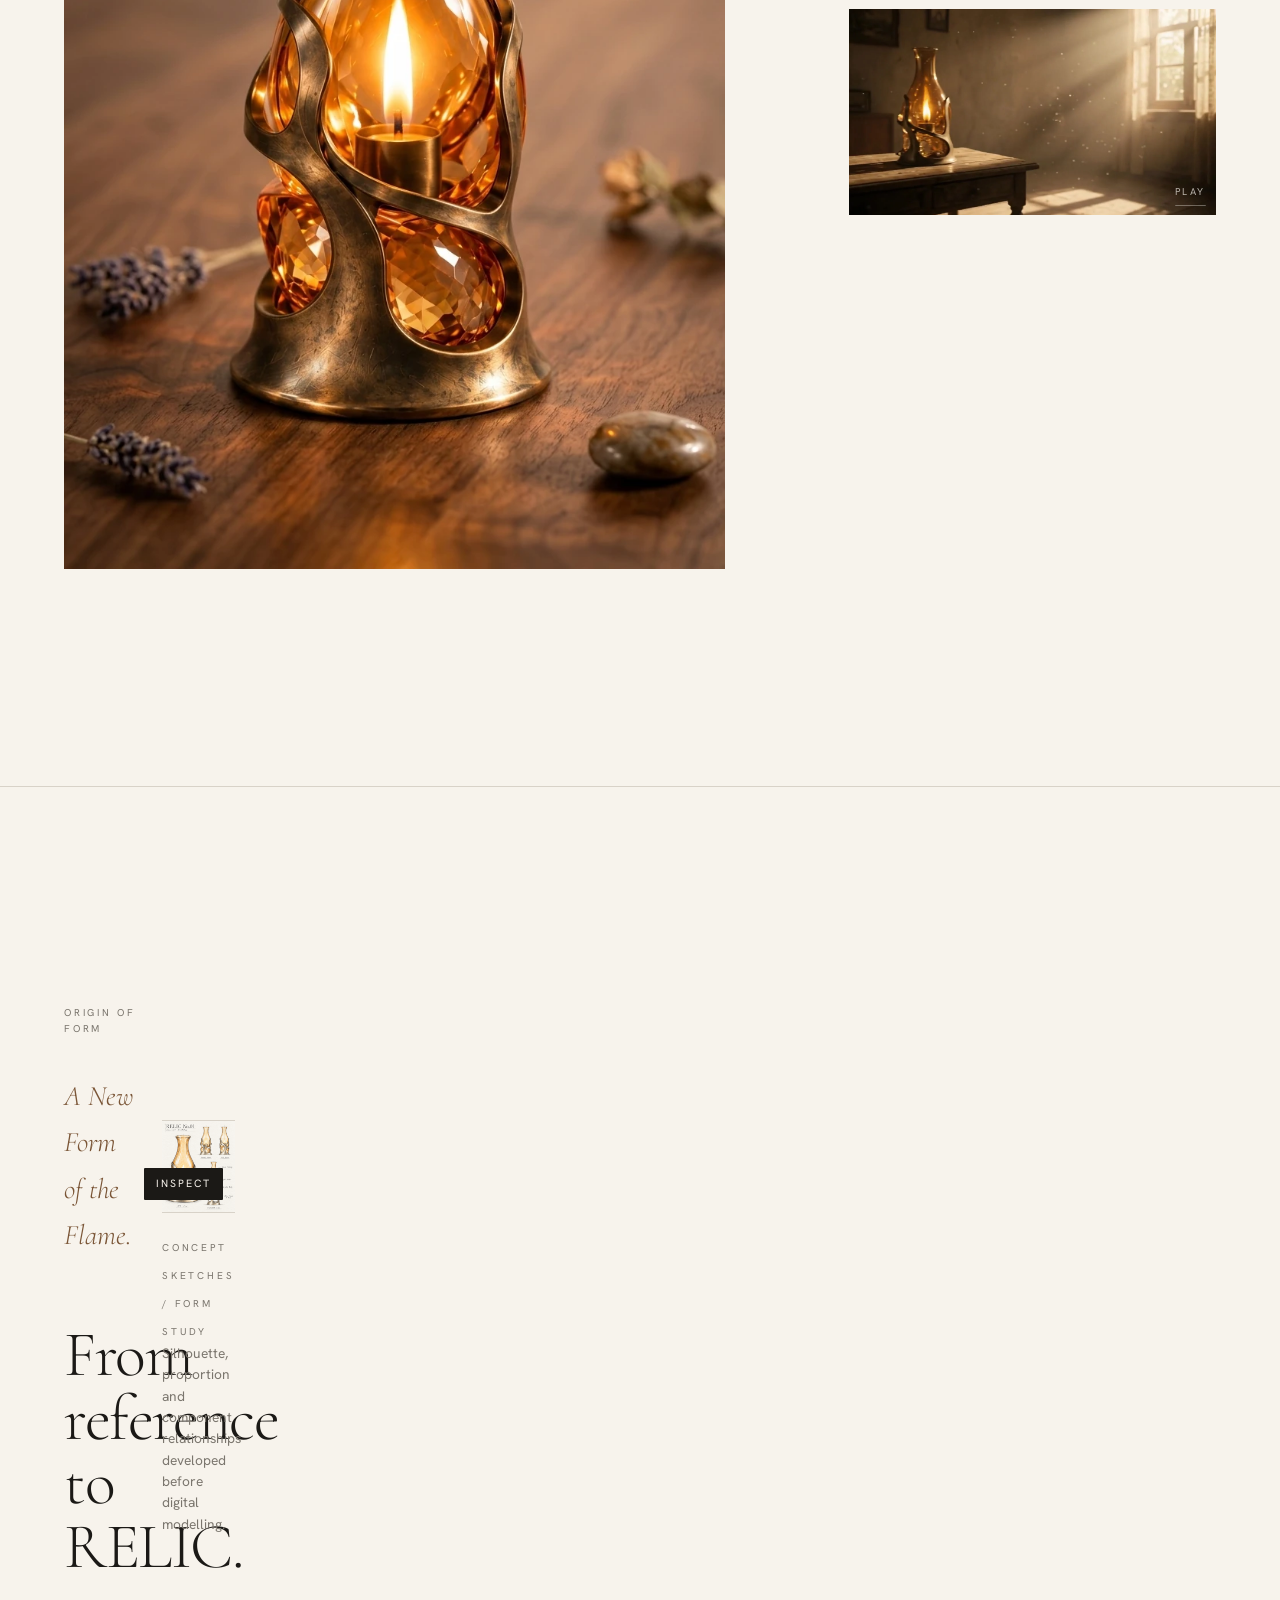
==== commit 5010d3ae: "Refine origin section sketch layout" ====
--- a/index.html
+++ b/index.html
@@ -201,22 +201,24 @@
 
 <!-- 10 · origin of form -->
 <section class="origin" aria-labelledby="origin-h">
-  <div class="grid origin__grid">
-    <p class="meta">Origin of form</p>
-    <p class="origin__campaign">A New Form of the Flame.</p>
-    <h2 class="headline" id="origin-h">From reference to RELIC.</h2>
-    <p class="origin__copy">RELIC No.01 was shaped by two key visual references: the timeless silhouette of the traditional oil lamp and the sculptural relationship between crystal mass and enclosing metal structure. These influences were not copied directly, but translated into a contemporary design language. Through amber glass, faceted crystal and a flowing metal frame, the project reimagines the warmth and ritual of flame as a collectible lighting object.</p>
-  </div>
-  <figure class="origin__sketch">
-    <button class="origin__sketch-btn" type="button" data-zoom="assets/img/relic-concept-sketches.png" data-alt="RELIC No.01 concept sketches showing a large three-quarter view, front view, side view and an exploded component study." aria-label="Enlarge the RELIC No.01 concept sketches">
-      <img src="assets/img/relic-concept-sketches.png" alt="RELIC No.01 concept sketches showing a three-quarter view, front view, side view and exploded view." loading="lazy" decoding="async">
-      <span class="zoom__hint" aria-hidden="true">Inspect sketches</span>
-    </button>
-    <figcaption class="origin__sketch-cap grid">
-      <span class="meta">Concept sketches / form study</span>
-      <p>Silhouette, proportion and component relationships developed before digital modelling.</p>
-    </figcaption>
-  </figure>
+  <div class="grid origin__layout">
+    <div class="origin__text">
+      <p class="meta">Origin of form</p>
+      <p class="origin__campaign">A New Form of the Flame.</p>
+      <h2 class="headline" id="origin-h">From reference to RELIC.</h2>
+      <p class="origin__copy">RELIC No.01 was shaped by two key visual references: the timeless silhouette of the traditional oil lamp and the sculptural relationship between crystal mass and enclosing metal structure. These influences were not copied directly, but translated into a contemporary design language. Through amber glass, faceted crystal and a flowing metal frame, the project reimagines the warmth and ritual of flame as a collectible lighting object.</p>
+    </div>
+    <figure class="origin__sketch">
+      <button class="origin__sketch-btn" type="button" data-zoom="assets/img/relic-concept-sketches.png" data-alt="RELIC No.01 concept sketches showing a large three-quarter view, front view, side view and an exploded component study." aria-label="Enlarge the RELIC No.01 concept sketches">
+        <img src="assets/img/relic-concept-sketches.png" alt="RELIC No.01 concept sketches showing a three-quarter view, front view, side view and exploded view." loading="lazy" decoding="async">
+        <span class="zoom__hint" aria-hidden="true">Inspect</span>
+      </button>
+      <figcaption class="origin__sketch-cap">
+        <span class="meta">Concept sketches / form study</span>
+        <p>Silhouette, proportion and component relationships developed before digital modelling.</p>
+      </figcaption>
+    </figure>
+  </div>
 </section>
 
 <!-- 11 · process -->
--- a/css/style.css
+++ b/css/style.css
@@ -690,3 +690,40 @@
   .origin__copy { grid-column: 1 / -1; }
   .origin__copy { margin-top: 48px; }
 }
+
+
+.origin__sketch {
+  margin-top: clamp(64px, 9vw, 140px);
+  margin-inline: 0;
+}
+.origin__sketch-btn {
+  display: block;
+  width: 100%;
+  position: relative;
+  cursor: zoom-in;
+  background: #FBF8F3;
+  border-block: 1px solid var(--line);
+}
+.origin__sketch-btn img {
+  width: min(100%, 1500px);
+  margin-inline: auto;
+}
+.origin__sketch-cap {
+  align-items: baseline;
+  row-gap: 12px;
+  padding-top: 18px;
+}
+.origin__sketch-cap .meta { grid-column: 2 / span 4; margin: 0; }
+.origin__sketch-cap p {
+  grid-column: 8 / span 4;
+  color: var(--ink-2);
+  font-size: .86rem;
+  line-height: 1.55;
+  max-width: 36ch;
+}
+@media (max-width: 820px) {
+  .origin { padding-bottom: 96px; }
+  .origin__sketch { margin-top: 56px; }
+  .origin__sketch-cap .meta,
+  .origin__sketch-cap p { grid-column: 1 / -1; }
+}
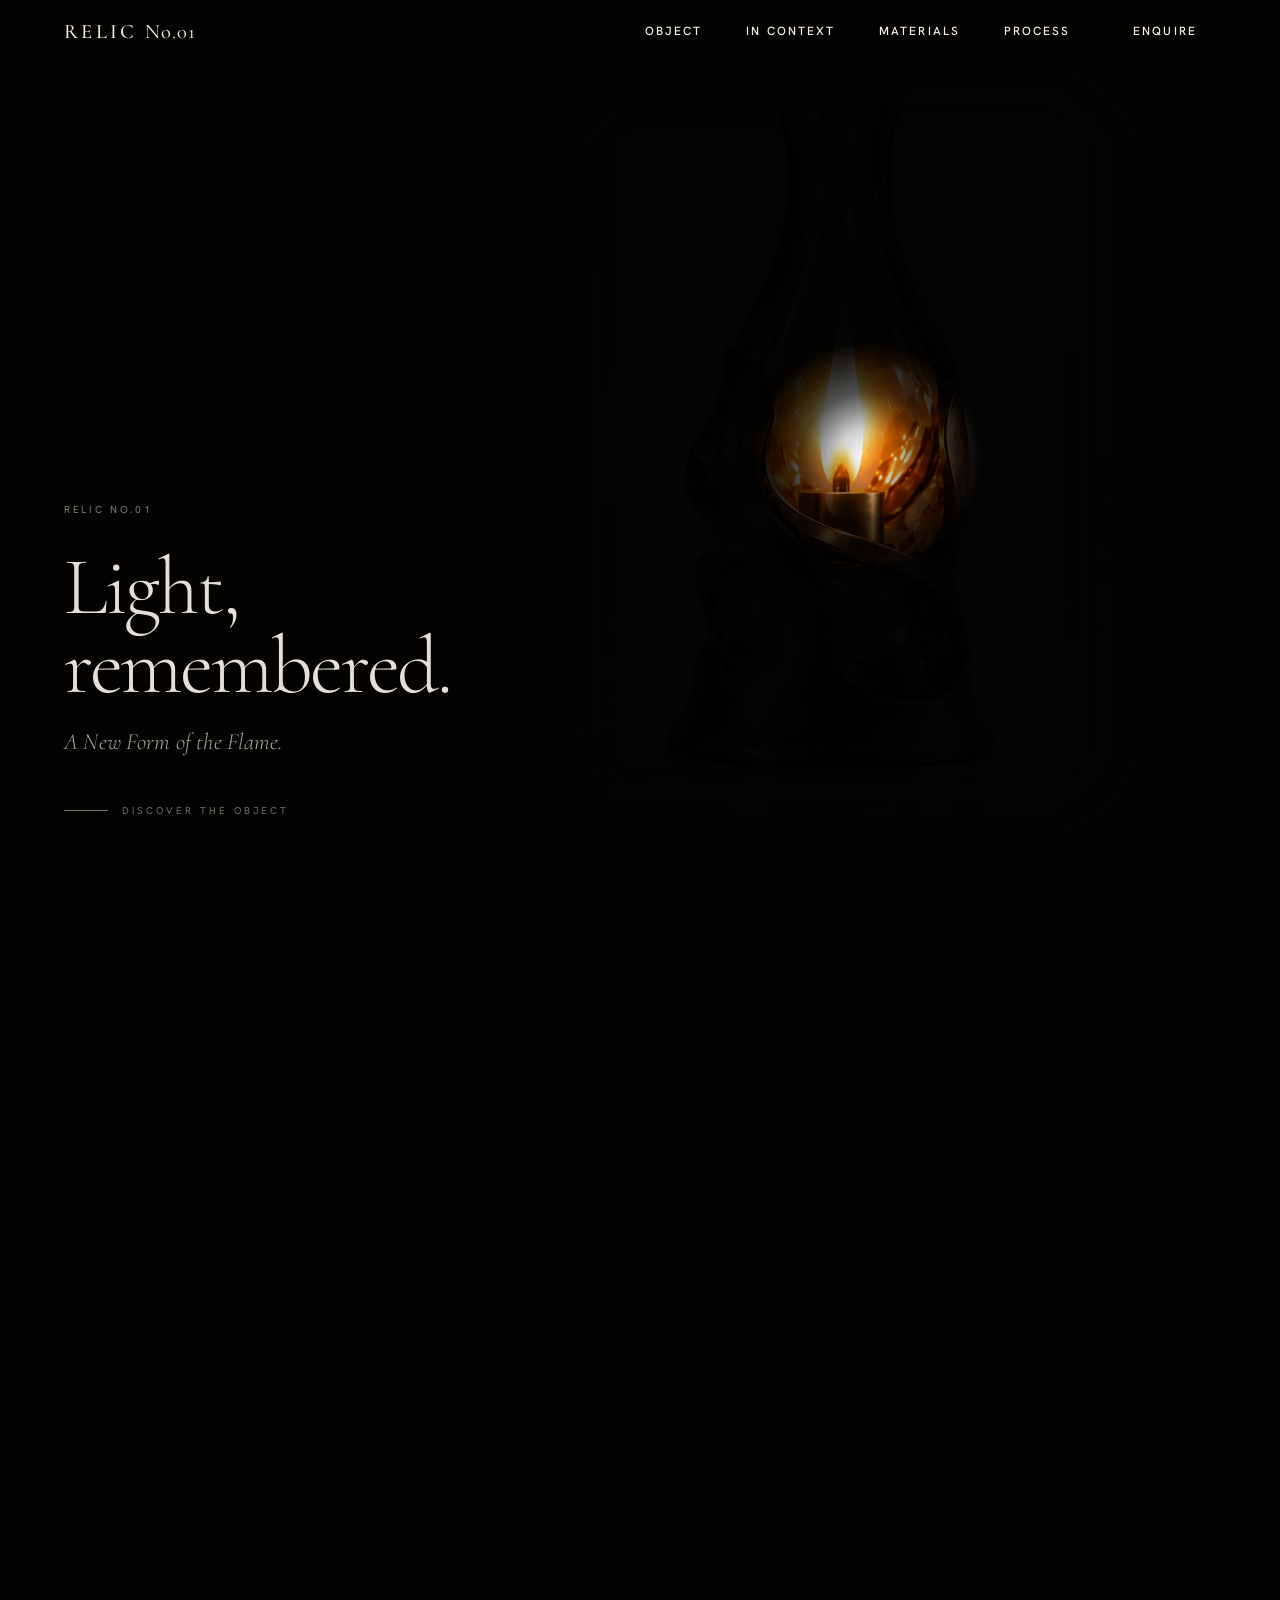
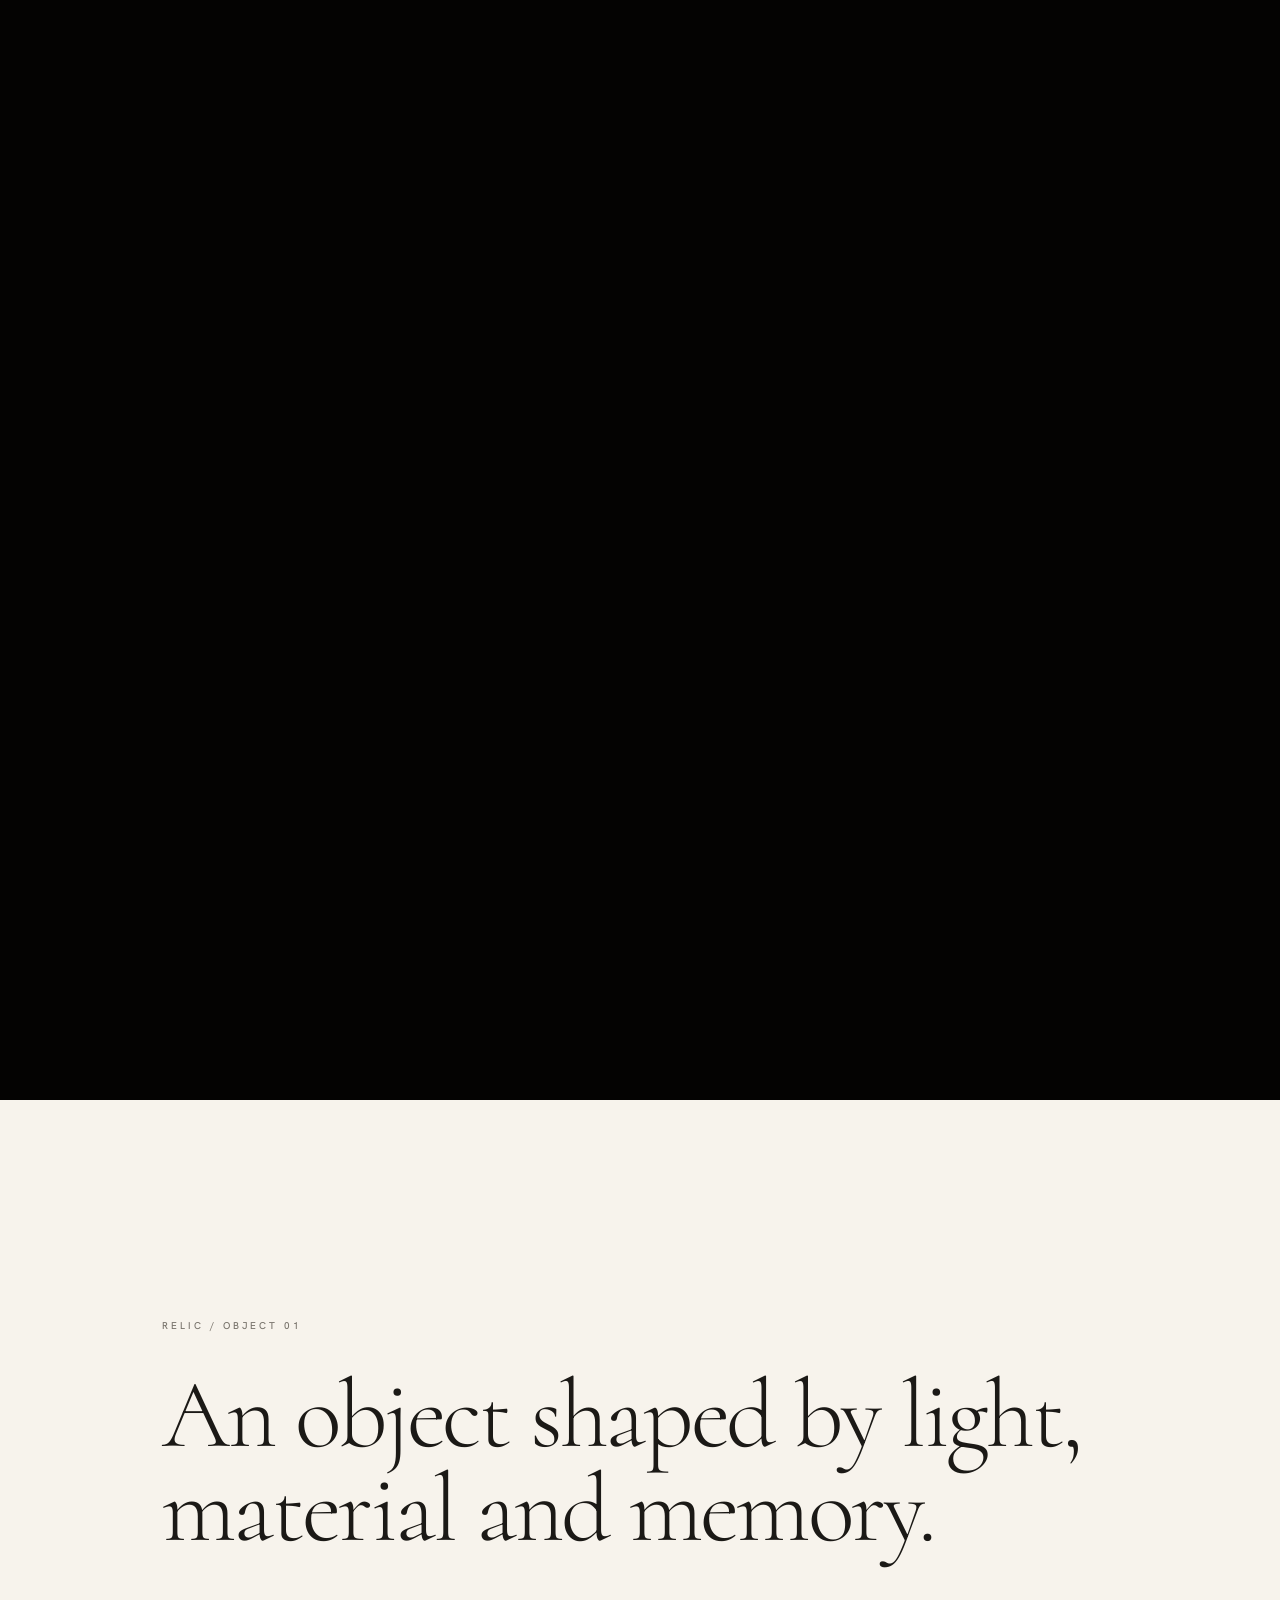
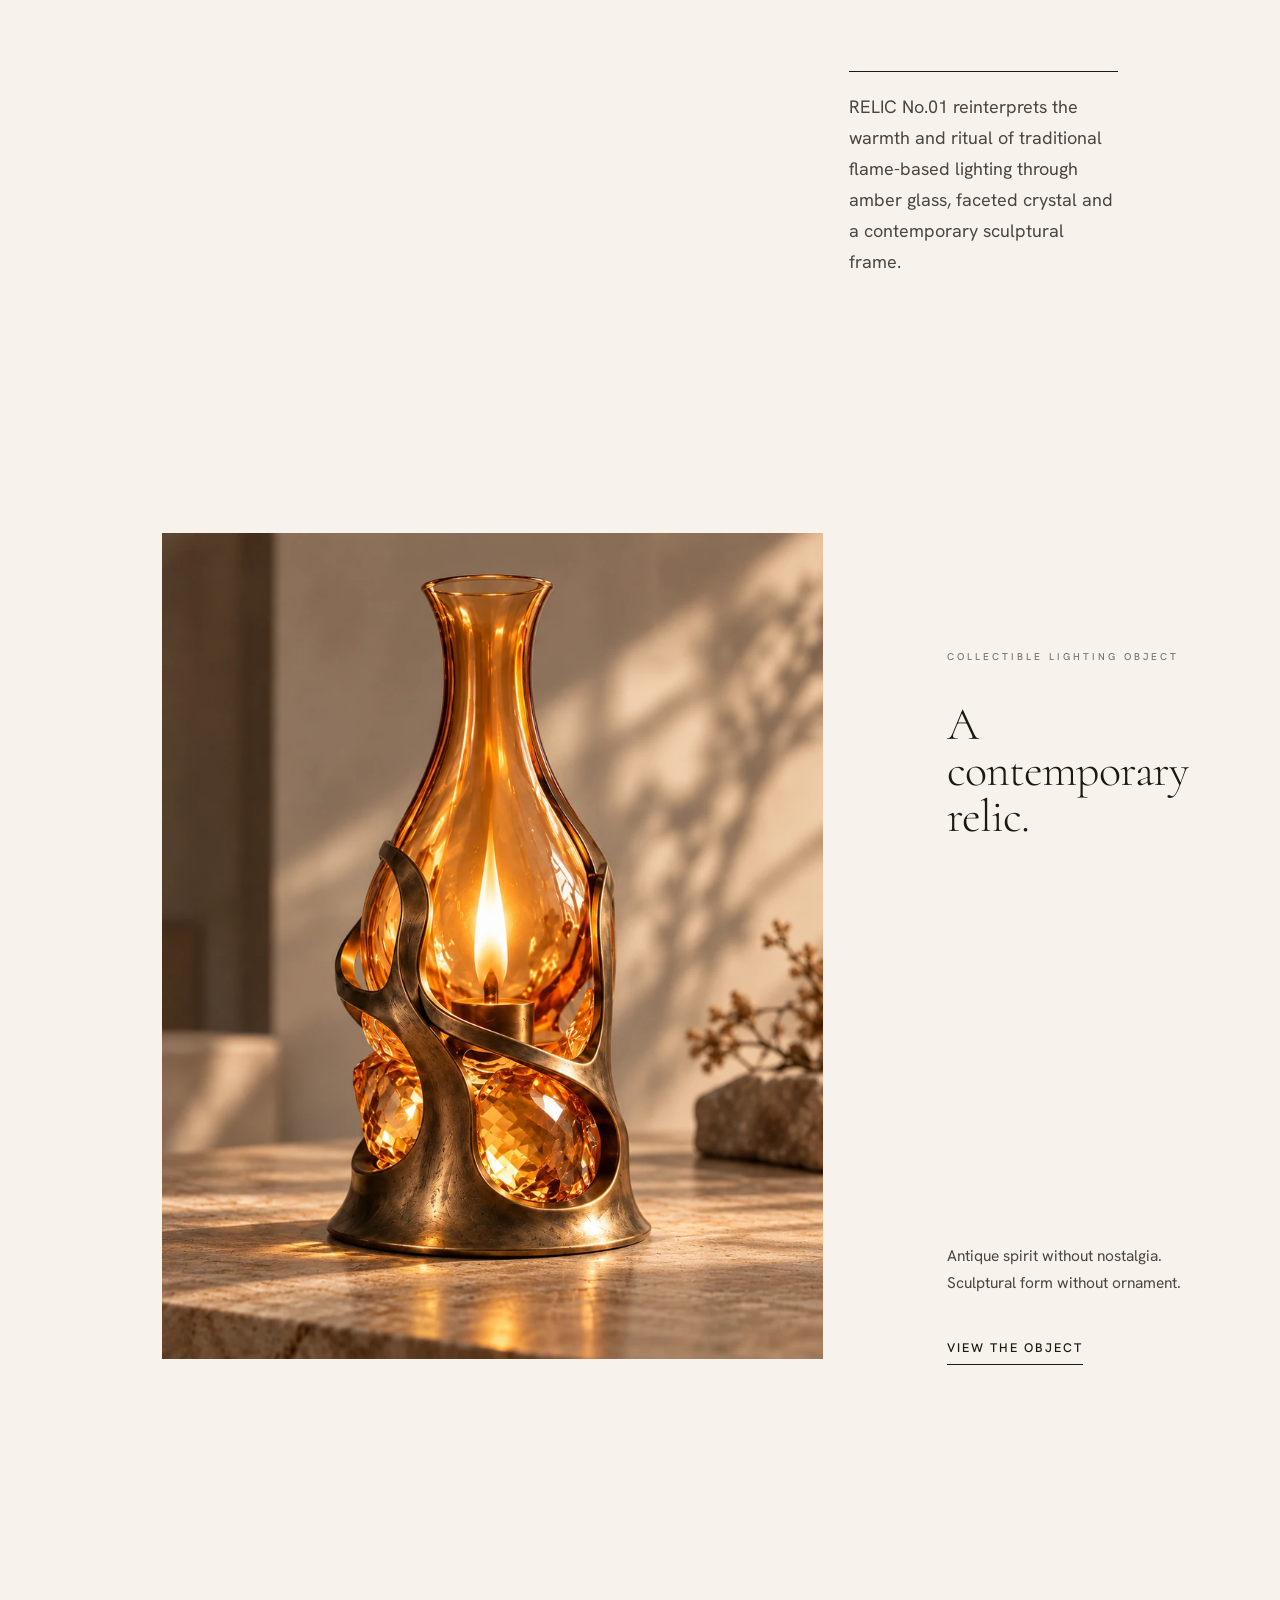
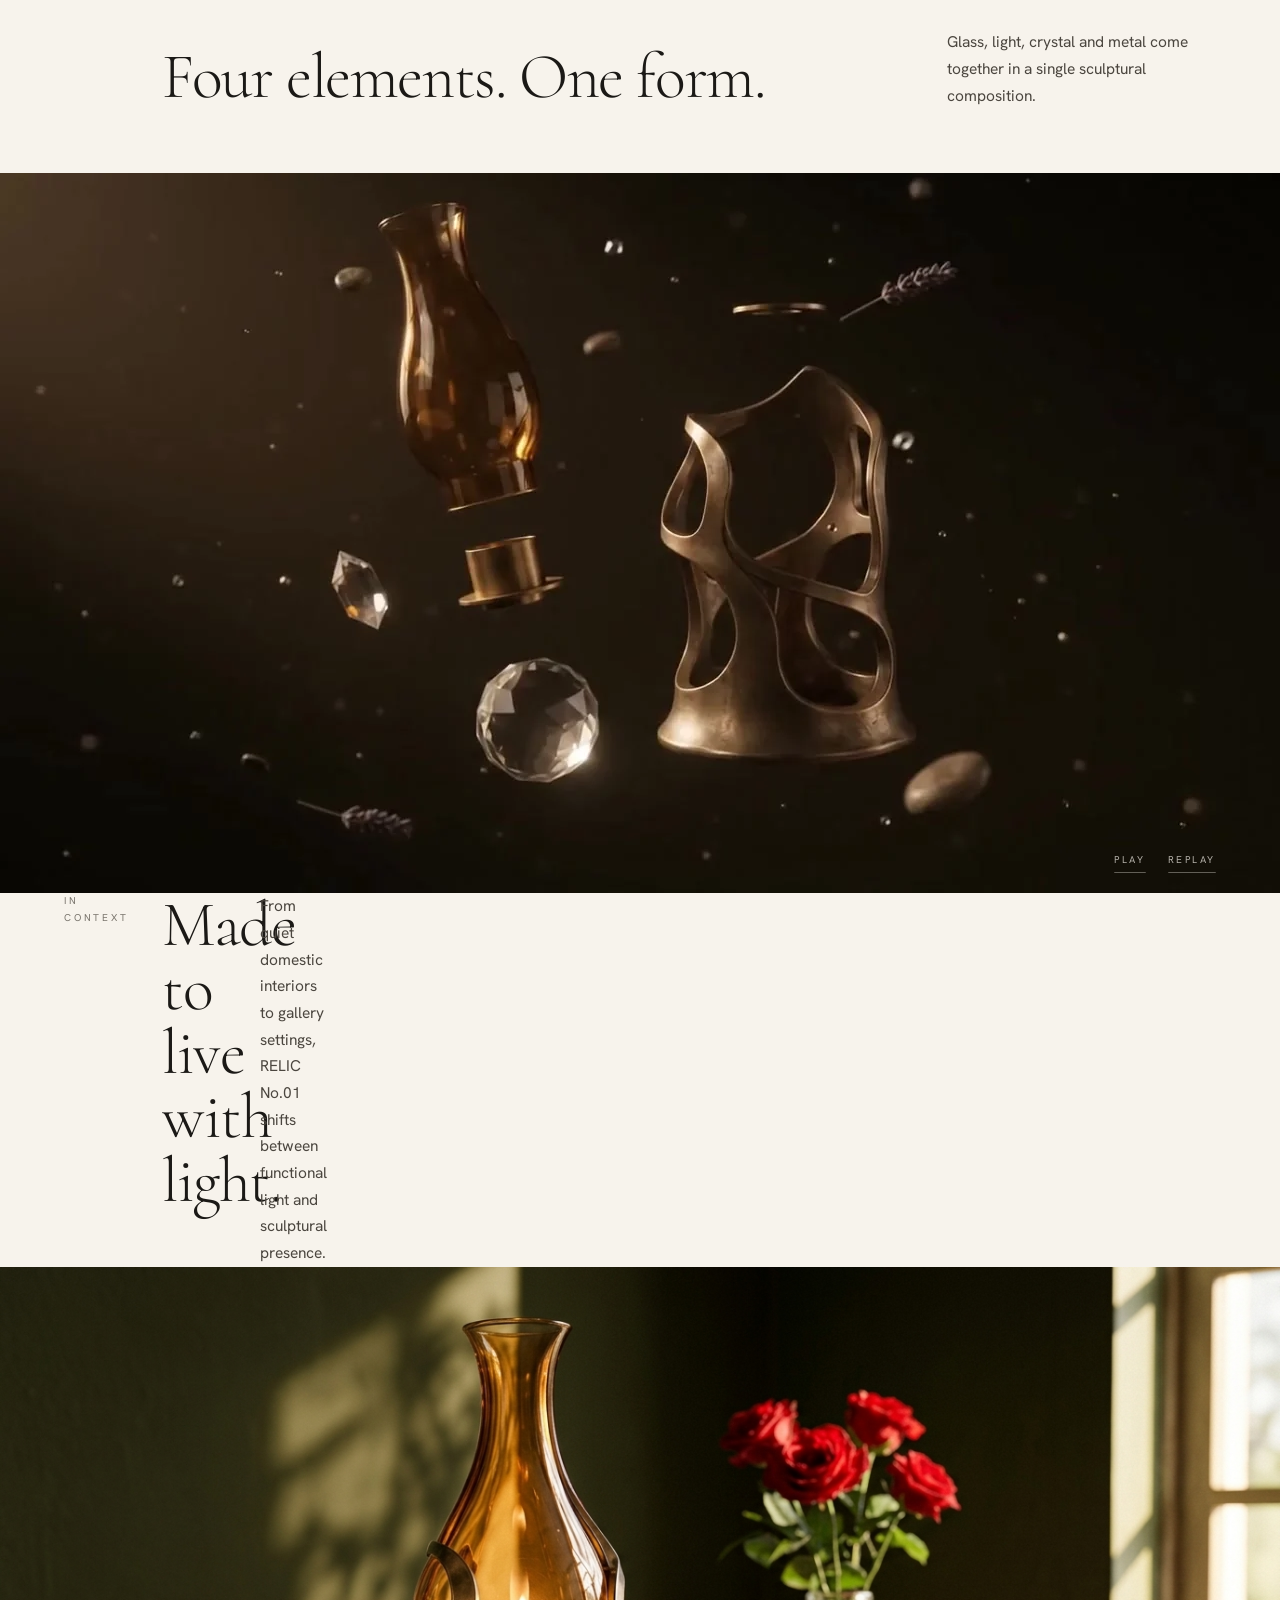
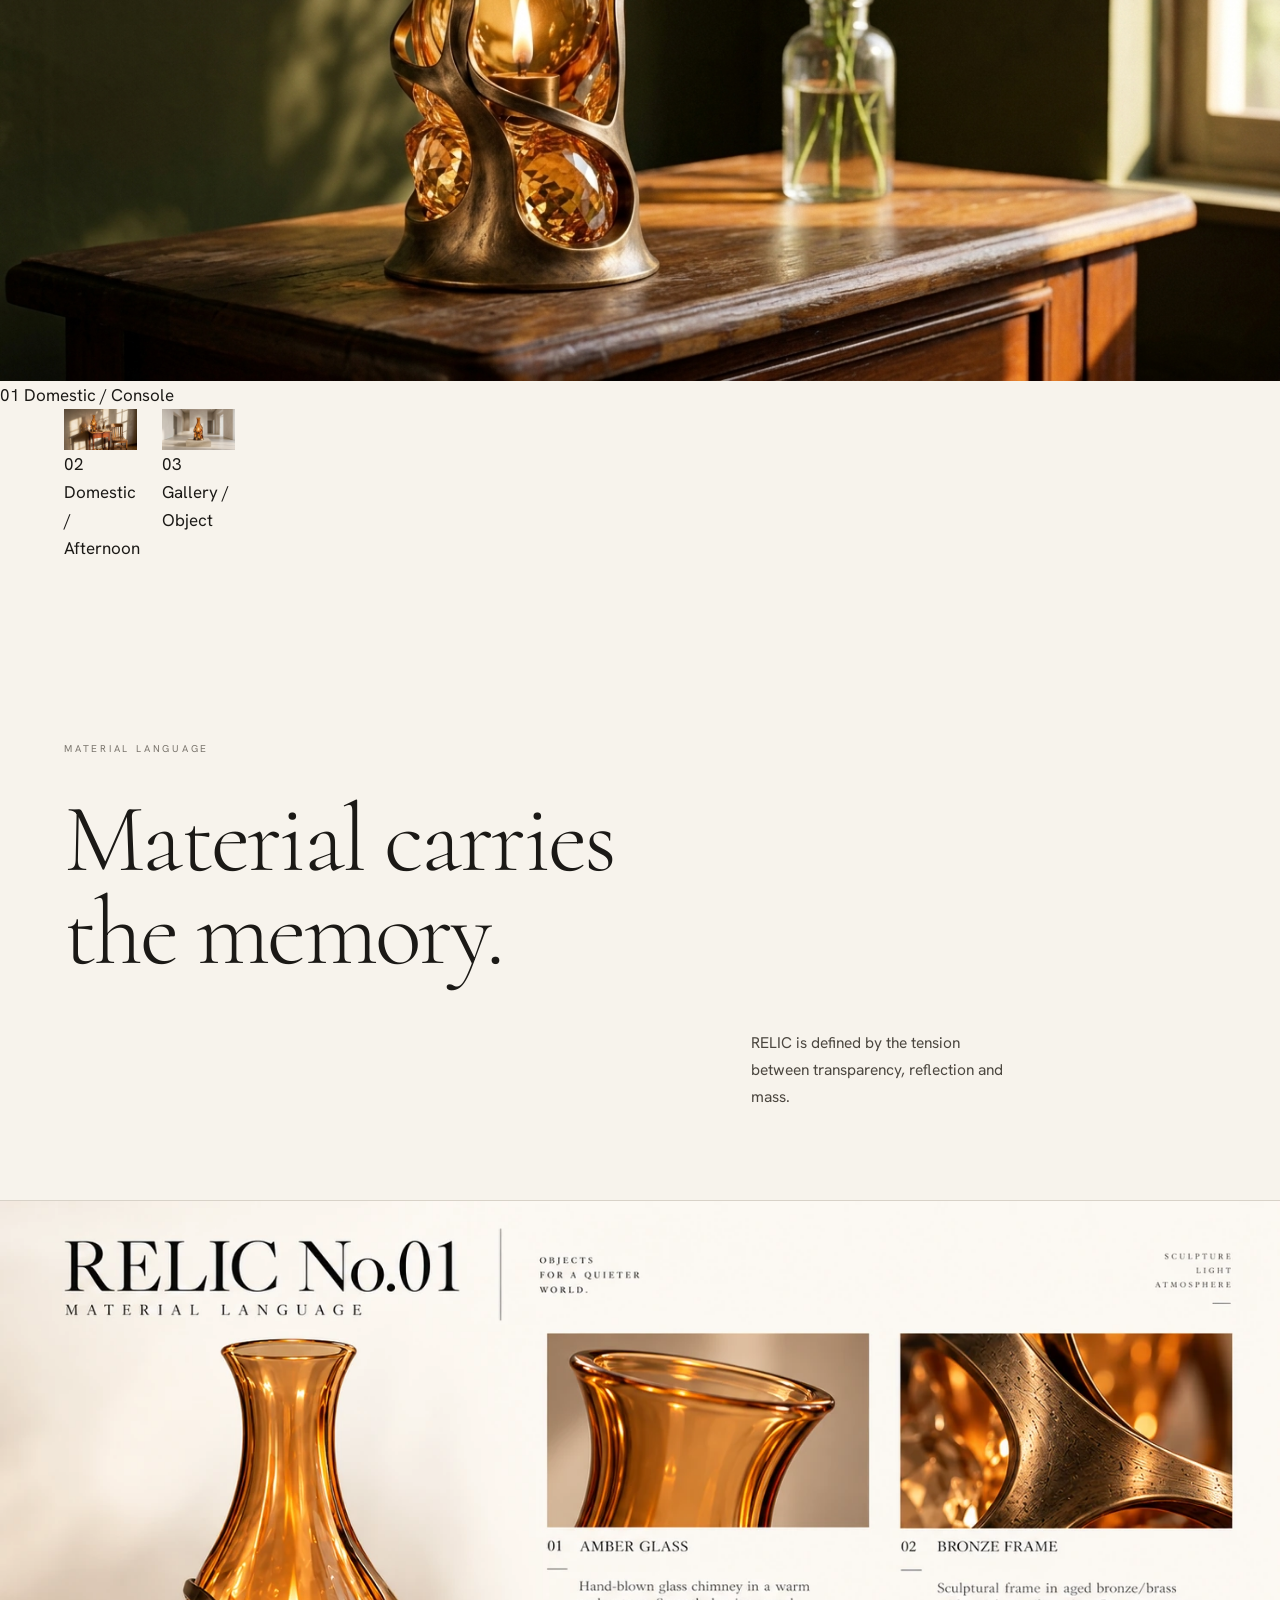
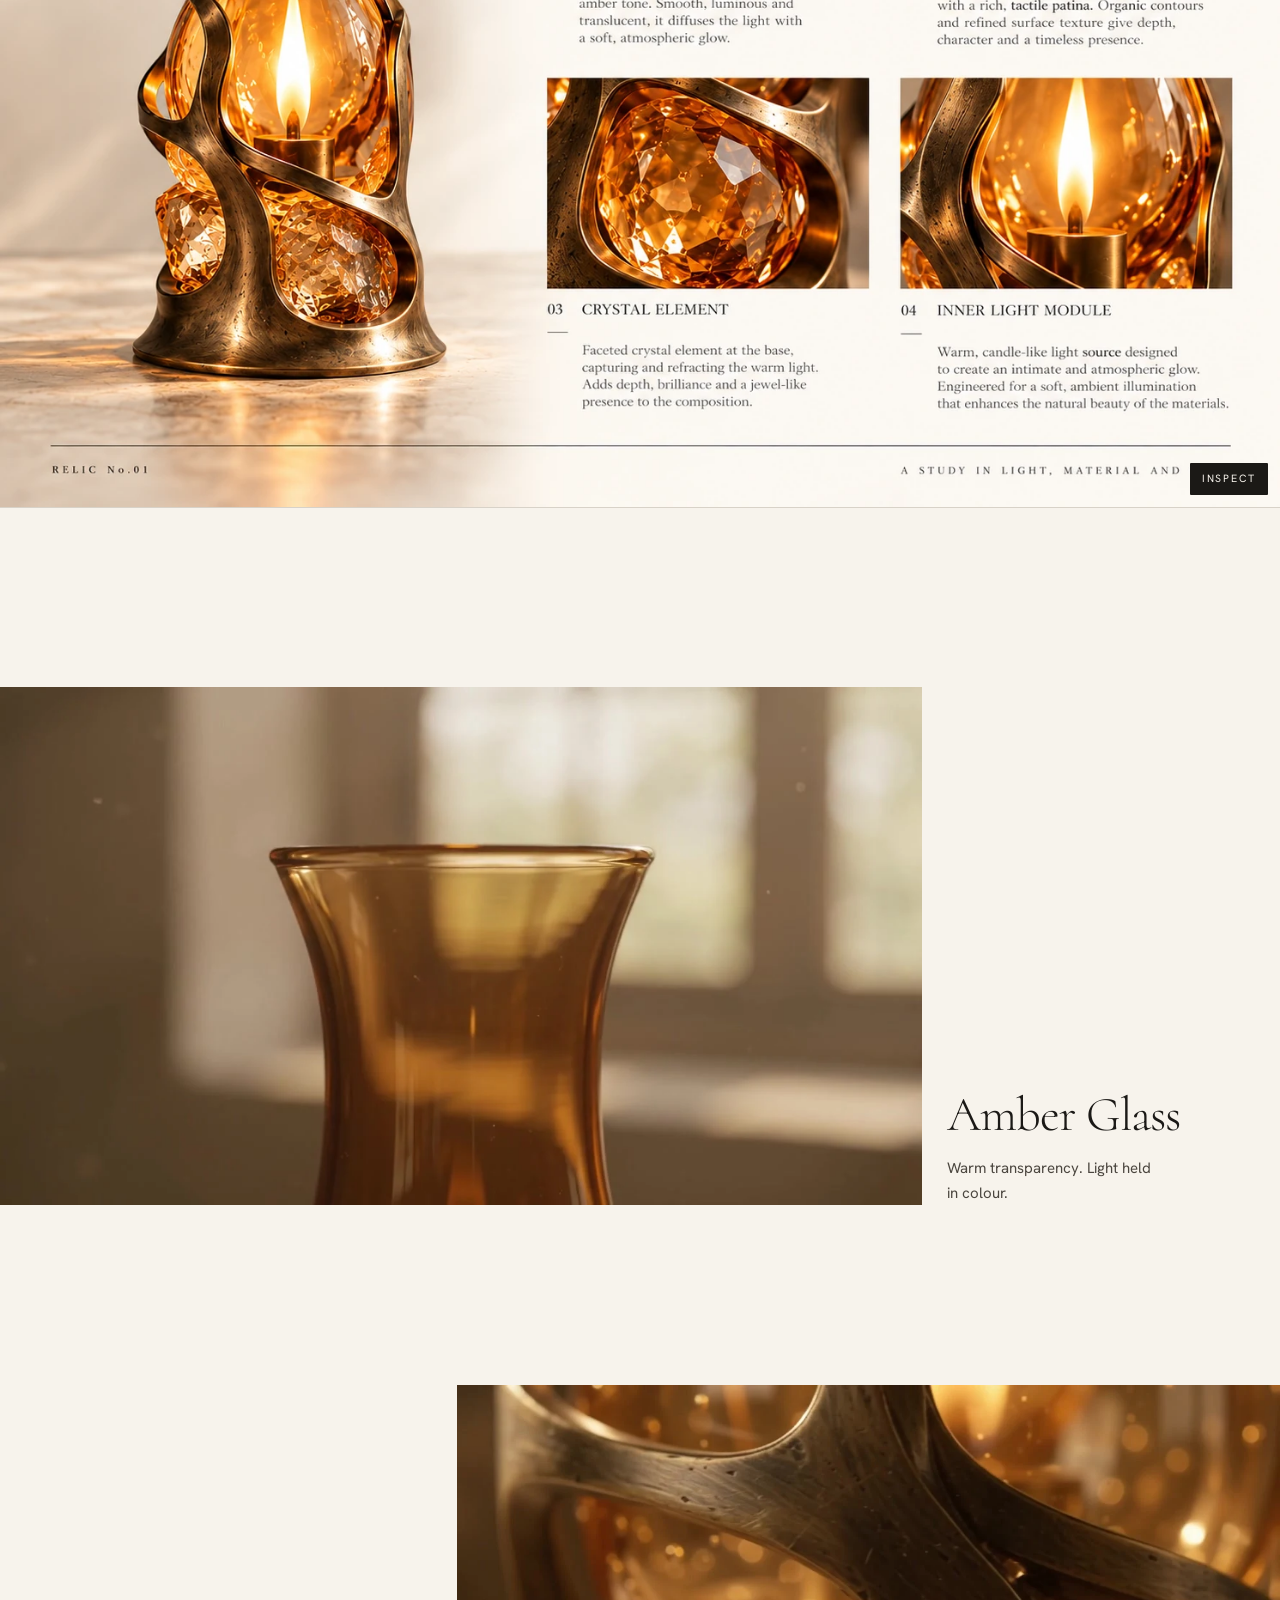
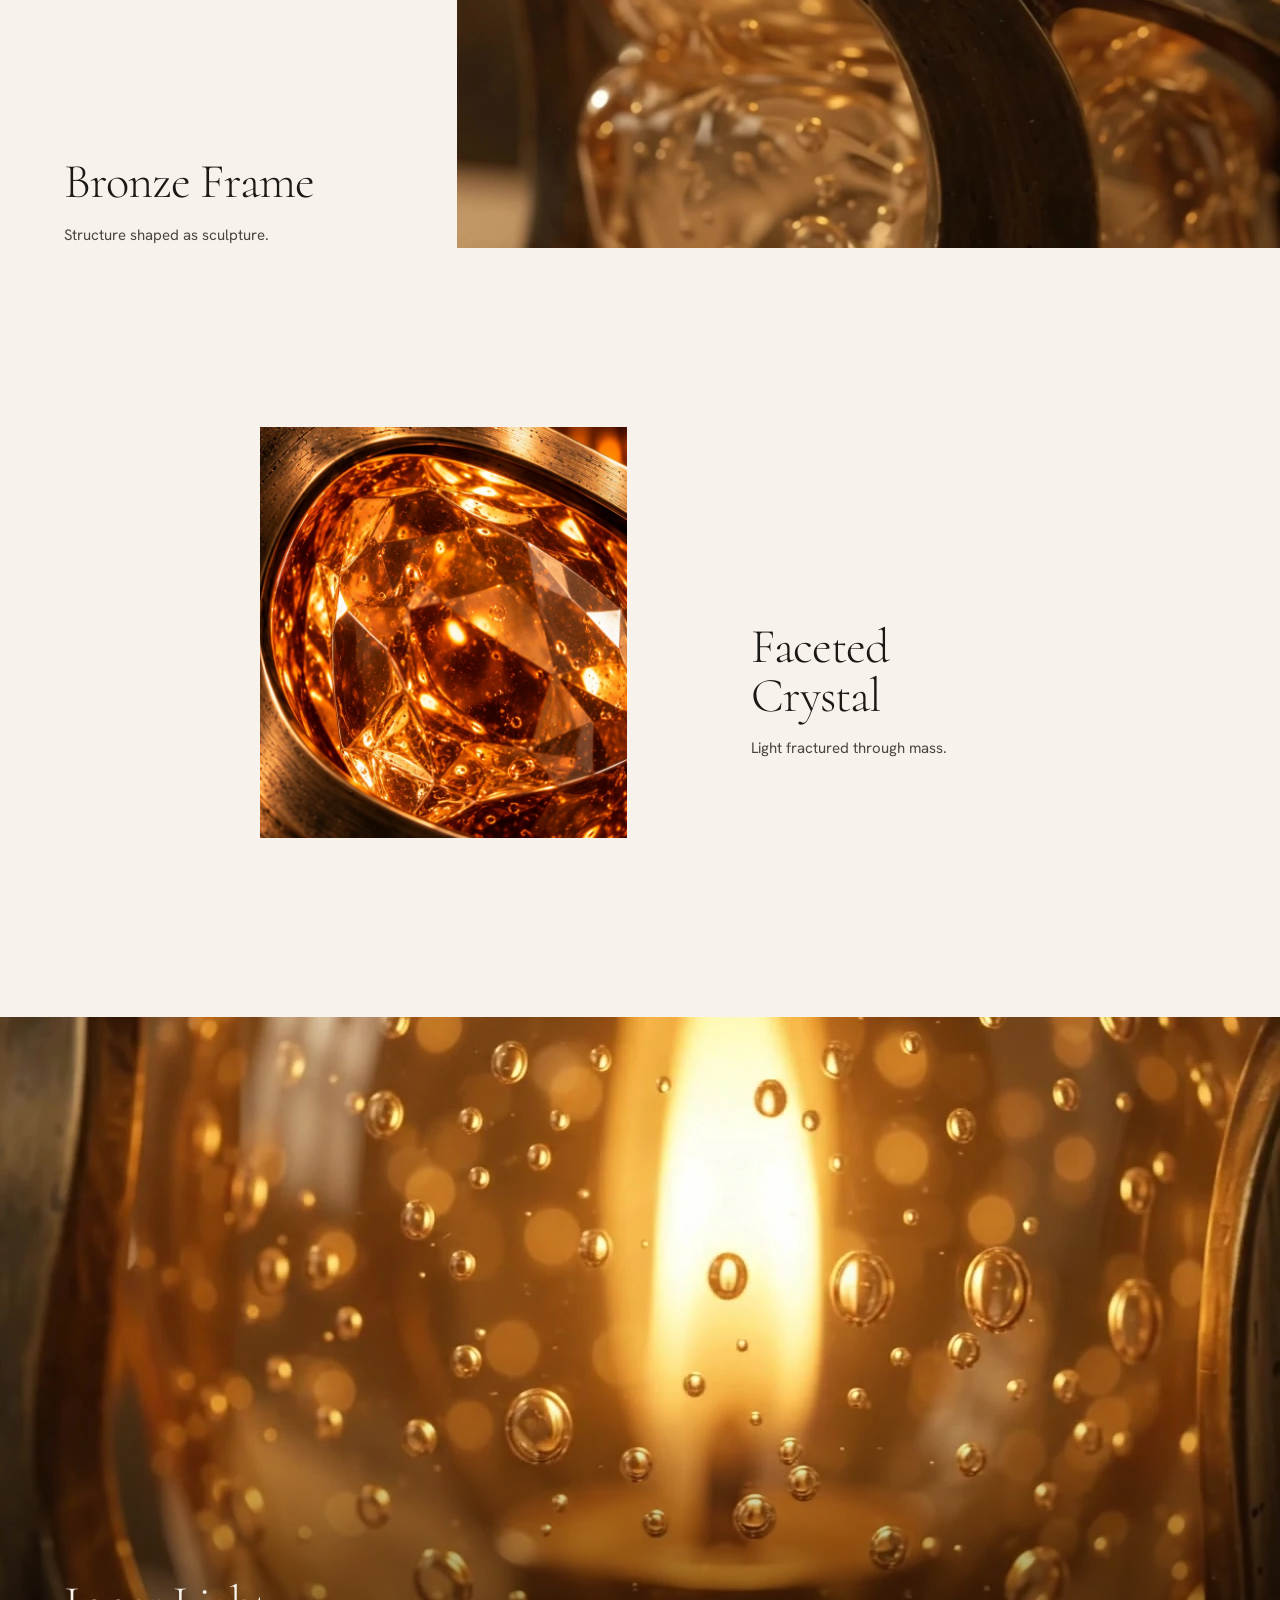
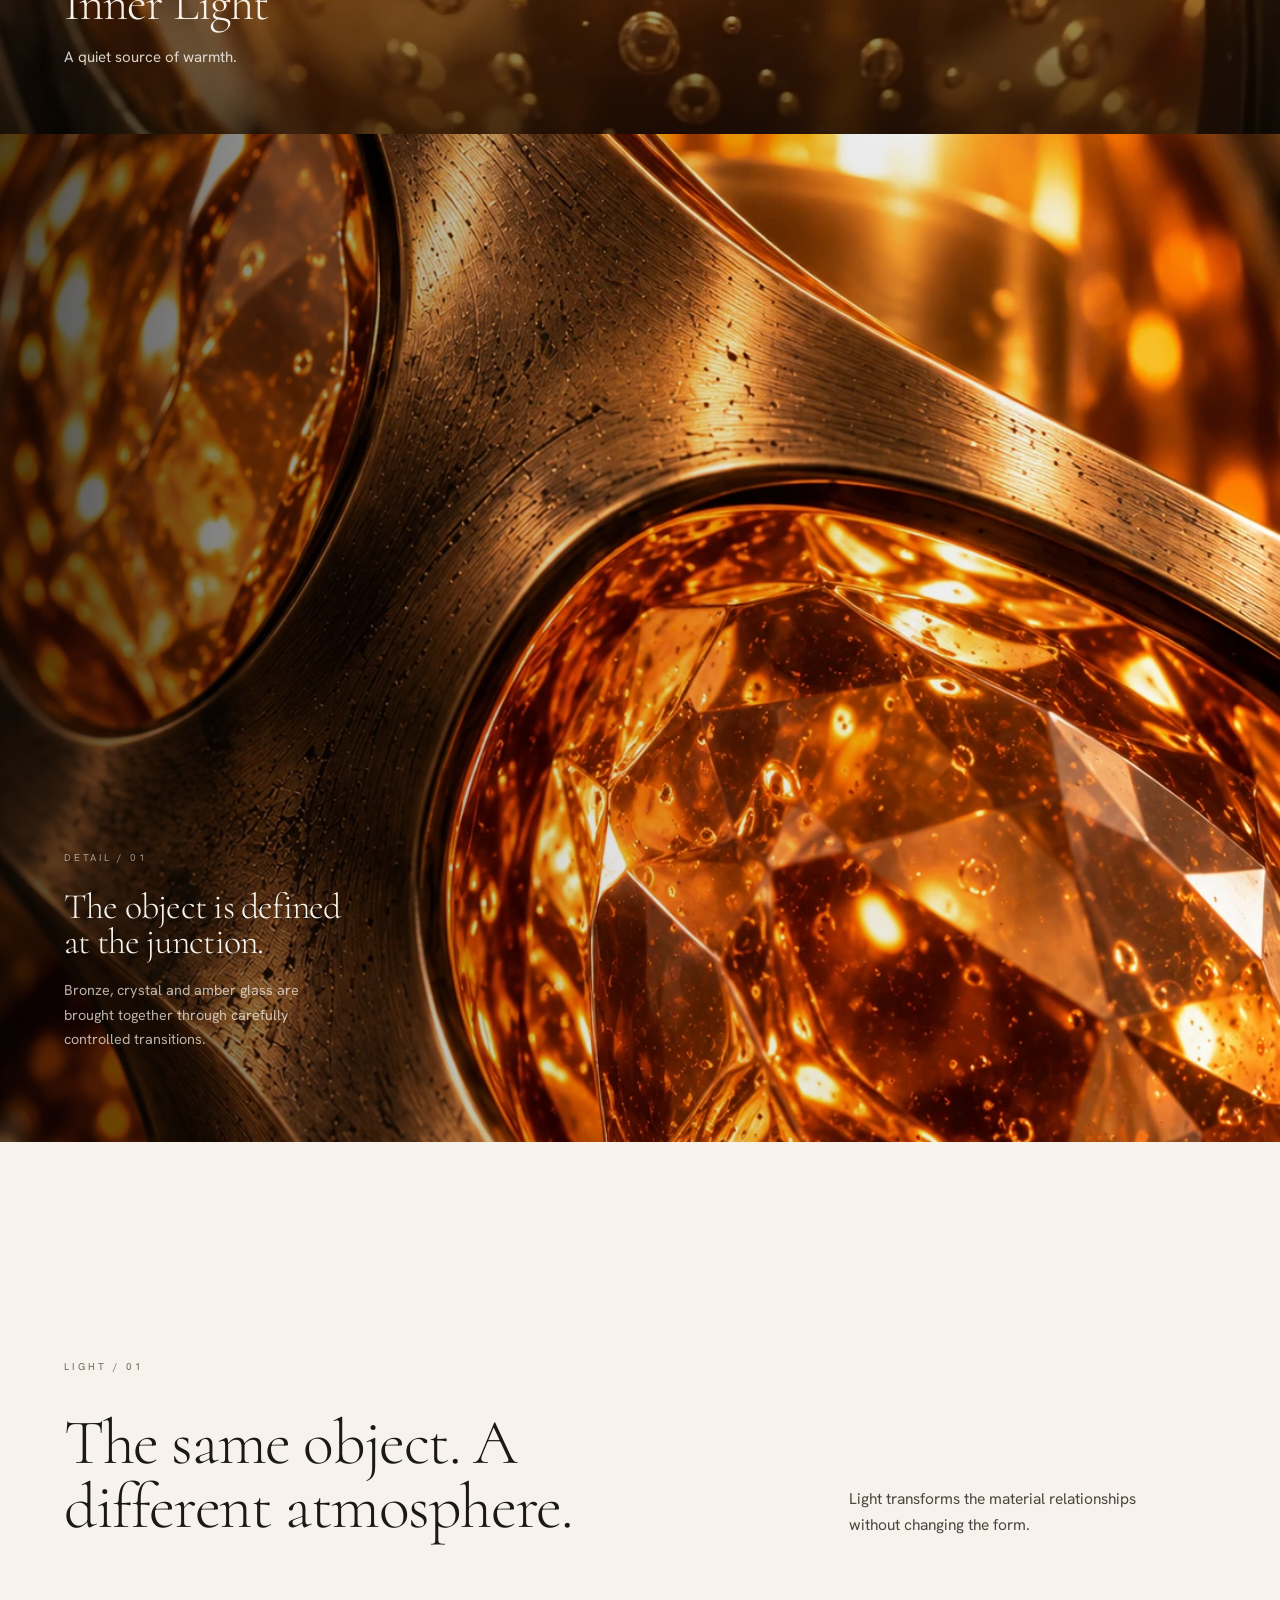
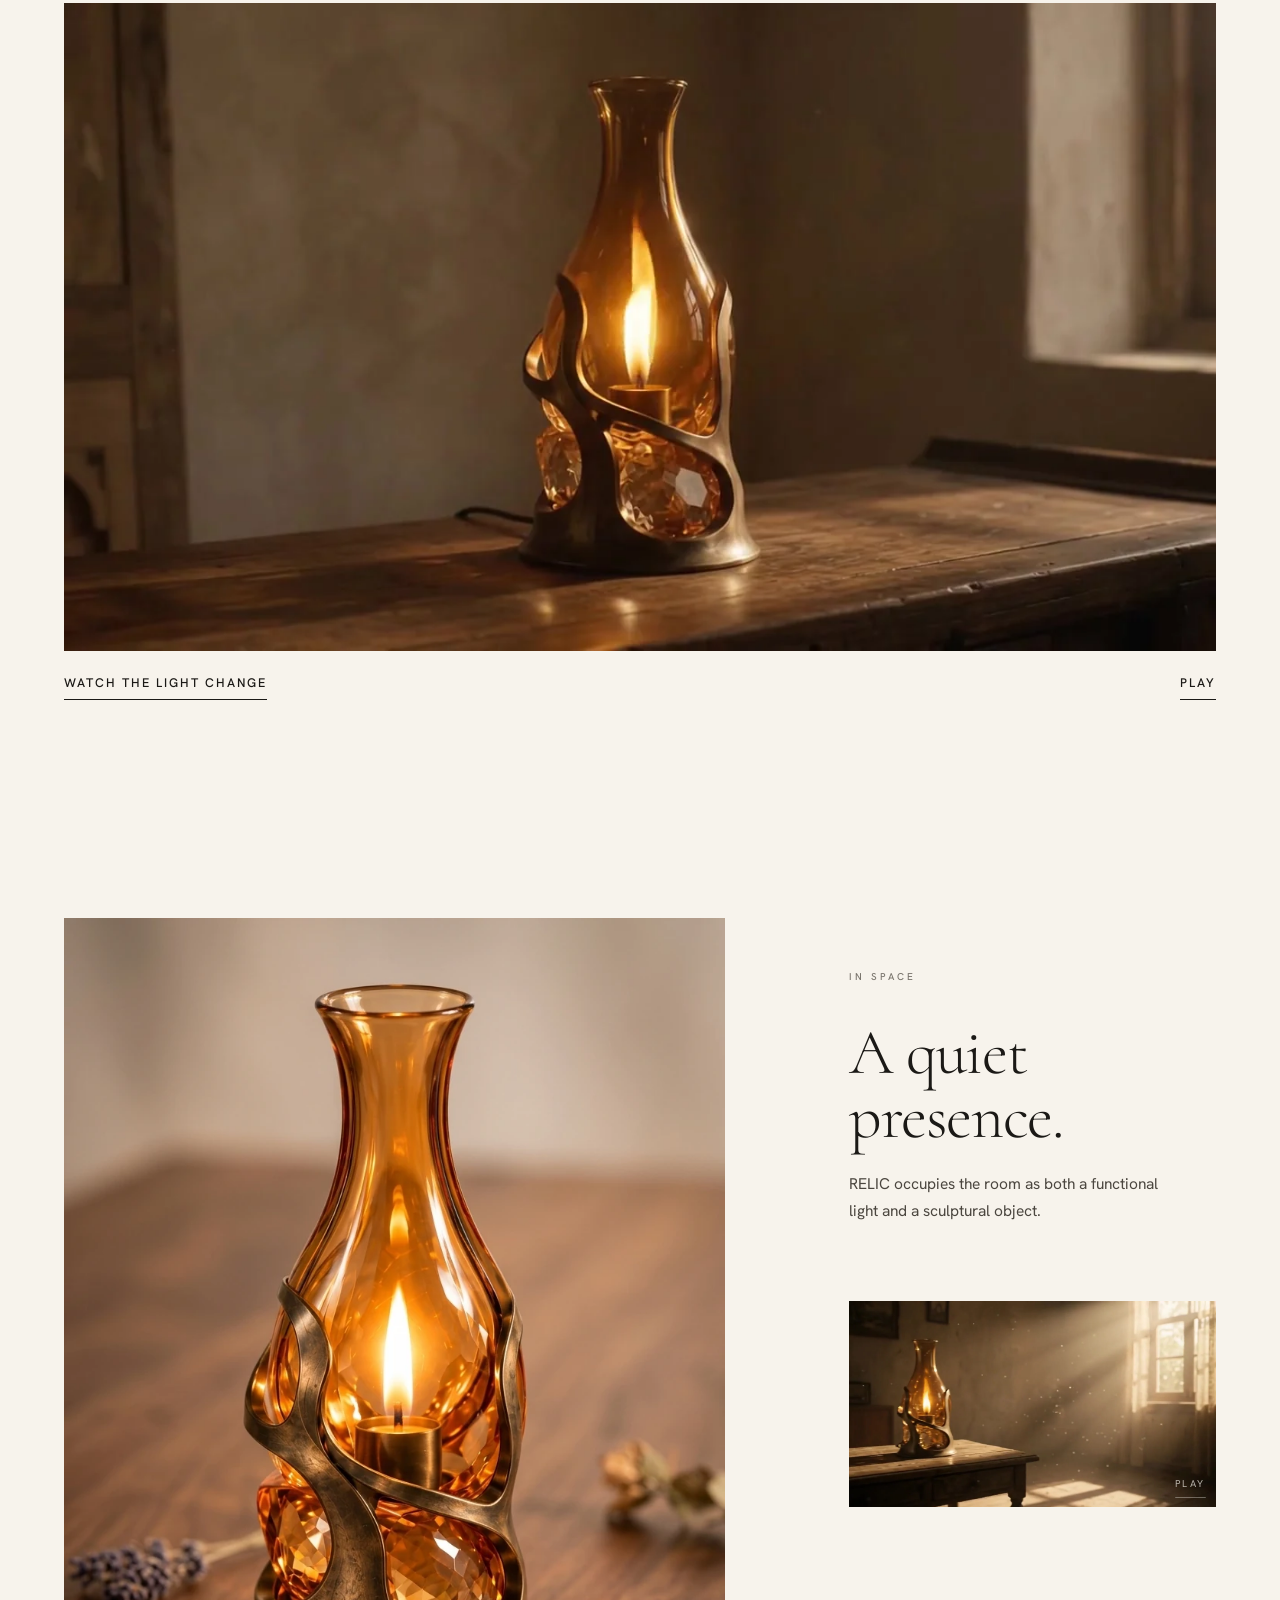
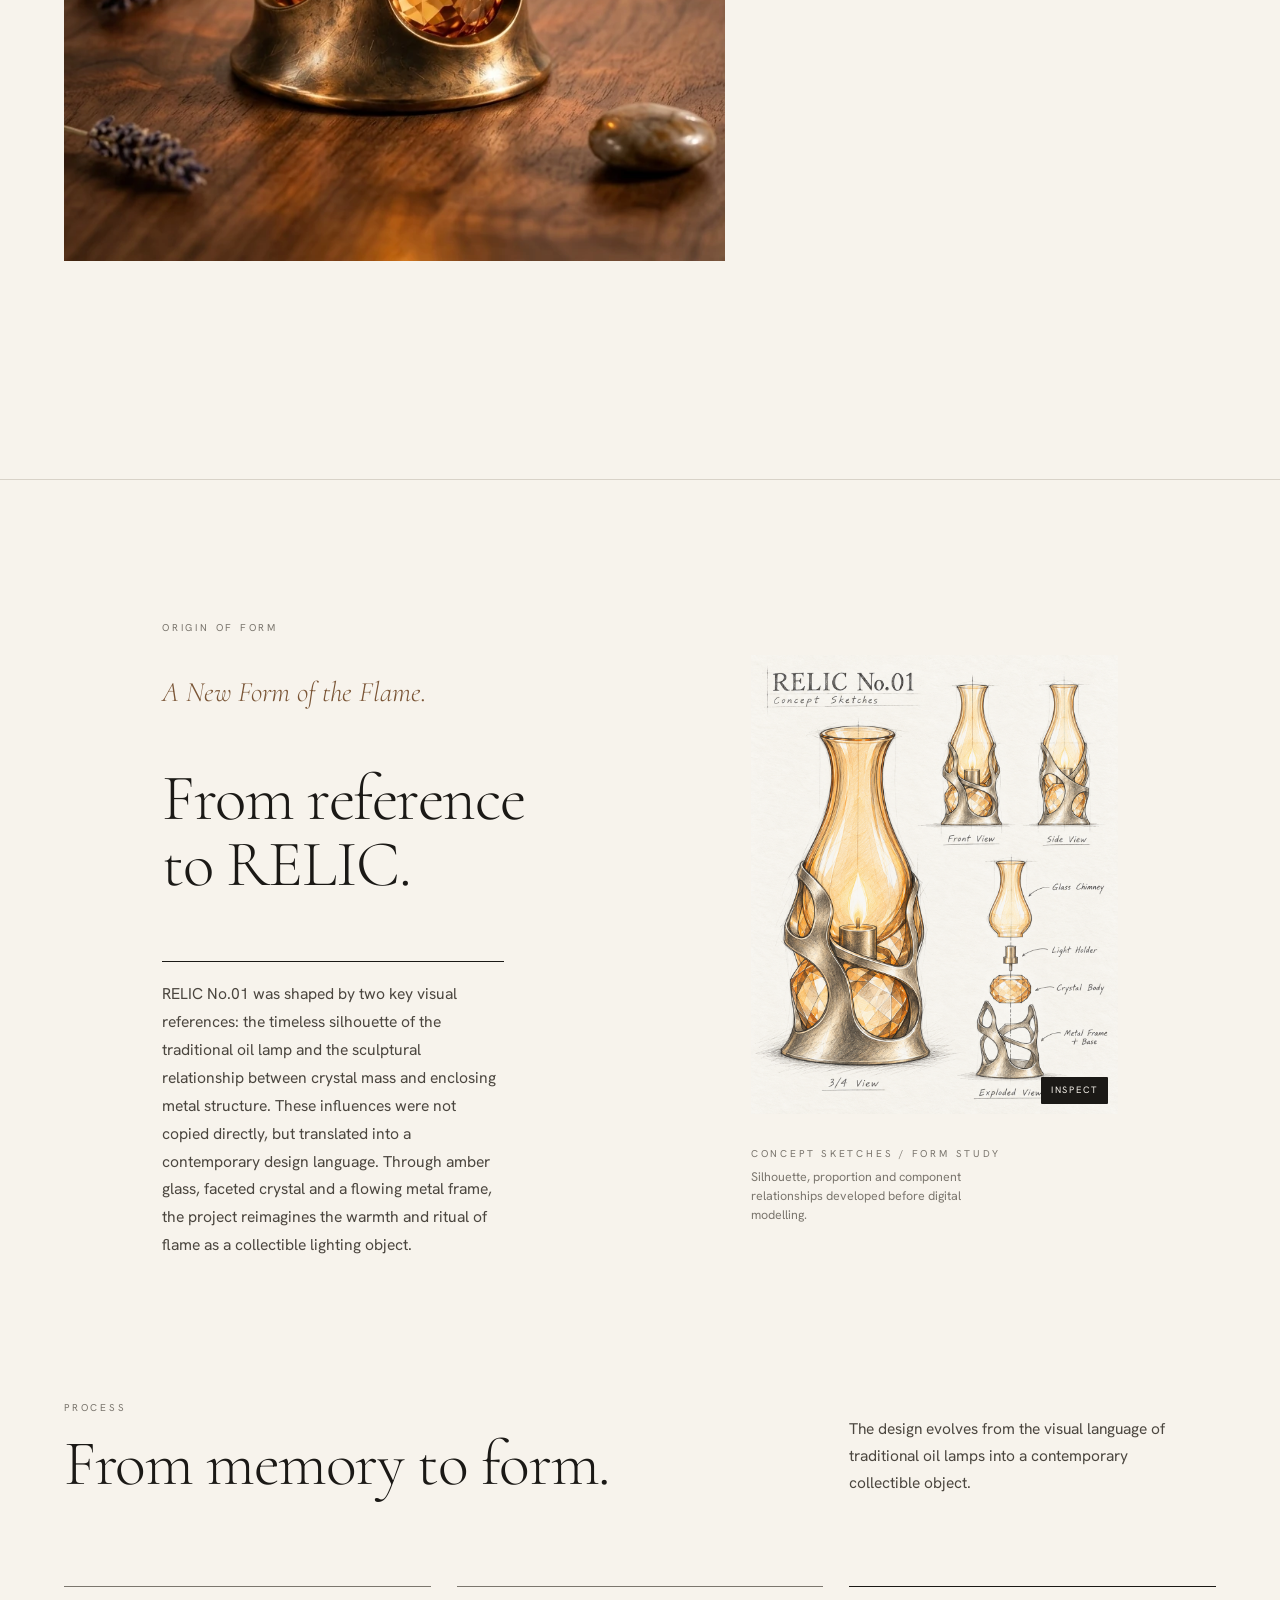
==== commit 5d4671f8: "Replace anatomy board with in-context imagery" ====
--- a/index.html
+++ b/index.html
@@ -20,7 +20,7 @@
   <button class="menu-btn" type="button" aria-expanded="false" aria-controls="nav">Menu</button>
   <nav class="nav" id="nav" aria-label="Primary">
     <a href="#object">Object</a>
-    <a href="#anatomy">Anatomy</a>
+    <a href="#context">In Context</a>
     <a href="#materials">Materials</a>
     <a href="#process">Process</a>
     <button class="nav__enq" type="button" data-enquire>Enquire</button>
@@ -89,28 +89,31 @@
   </div>
 </section>
 
-<!-- 05 · anatomy -->
-<section class="anatomy" id="anatomy" aria-labelledby="ana-h">
-  <div class="grid anatomy__head">
-    <p class="meta">Anatomy / 01</p>
-    <h2 class="headline" id="ana-h">Built through relationships.</h2>
-    <p class="copy">Each component is distinct, but the identity of RELIC exists in the way they meet.</p>
-  </div>
-  <figure class="plate">
-    <button class="plate__btn" type="button" data-zoom="assets/img/relic-anatomy-board.webp" data-alt="Anatomy board: exploded view of RELIC No.01 with leader lines to each component, and a macro detail of the bronze frame." aria-label="Inspect the anatomy board at full resolution">
-      <img src="assets/img/relic-anatomy-board.webp" srcset="assets/img/relic-anatomy-board-900.webp 900w, assets/img/relic-anatomy-board.webp 1491w" sizes="100vw" width="1491" height="1055" alt="Anatomy board: exploded view of RELIC No.01 showing the upper chimney, metal support, lower crystal and candle holder, with a macro detail of the bronze frame." loading="lazy" decoding="async">
-      <span class="zoom__hint" aria-hidden="true">Inspect</span>
-    </button>
-    <figcaption class="plate__cap grid">
-      <span class="meta">Plate 01 / Anatomy</span>
-      <ol class="plate__parts" aria-label="Components">
-        <li><i>01</i>Upper Glass Chimney</li>
-        <li><i>02</i>Inner Light Holder</li>
-        <li><i>03</i>Crystal Element</li>
-        <li><i>04</i>Sculptural Metal Frame</li>
-      </ol>
-    </figcaption>
-  </figure>
+<!-- 05 · in context -->
+<section class="context" id="context" aria-labelledby="context-h">
+  <div class="grid context__head">
+    <p class="meta">In context</p>
+    <h2 class="headline" id="context-h">Made to live with light.</h2>
+    <p class="copy">From quiet domestic interiors to gallery settings, RELIC No.01 shifts between functional light and sculptural presence.</p>
+  </div>
+
+  <div class="context__gallery">
+    <figure class="context__hero">
+      <img src="assets/img/relic-home-console.jpg" alt="RELIC No.01 glowing on a wooden console beside red roses in a warm domestic interior." loading="lazy" decoding="async">
+      <figcaption><span>01</span> Domestic / Console</figcaption>
+    </figure>
+
+    <div class="grid context__pair">
+      <figure class="context__domestic">
+        <img src="assets/img/relic-home-desk.jpg" alt="RELIC No.01 on a wooden desk beside a chair and open book in late-afternoon window light." loading="lazy" decoding="async">
+        <figcaption><span>02</span> Domestic / Afternoon</figcaption>
+      </figure>
+      <figure class="context__gallery-shot">
+        <img src="assets/img/relic-gallery.jpg" alt="RELIC No.01 presented on a pale stone plinth in a minimal contemporary gallery." loading="lazy" decoding="async">
+        <figcaption><span>03</span> Gallery / Object</figcaption>
+      </figure>
+    </div>
+  </div>
 </section>
 
 <!-- 06 · materials -->
@@ -289,7 +292,7 @@
     </div>
     <nav class="footer__links" aria-label="Footer">
       <a href="object/relic-01/">Object</a>
-      <a href="#anatomy">Anatomy</a>
+      <a href="#context">In Context</a>
       <a href="#materials">Materials</a>
       <a href="#process">Process</a>
       <button type="button" data-enquire>Contact</button>
--- a/css/style.css
+++ b/css/style.css
@@ -727,3 +727,75 @@
   .origin__sketch-cap .meta,
   .origin__sketch-cap p { grid-column: 1 / -1; }
 }
+
+
+/* origin layout refinement — text + sketches side by side */
+.origin {
+  padding-block: clamp(90px, 11vw, 160px);
+}
+.origin__layout {
+  align-items: center;
+}
+.origin__text {
+  grid-column: 2 / span 5;
+}
+.origin__text .meta {
+  margin-bottom: 2rem;
+}
+.origin__text .origin__campaign {
+  margin-bottom: clamp(28px, 4vw, 54px);
+}
+.origin__text .headline {
+  font-size: clamp(2.6rem, 5.1vw, 5.6rem);
+}
+.origin__text .origin__copy {
+  margin-top: clamp(36px, 5vw, 68px);
+  padding-top: 18px;
+  border-top: 1px solid var(--ink);
+  max-width: 38ch;
+}
+.origin__sketch {
+  grid-column: 8 / span 4;
+  margin: 0;
+  width: 100%;
+  justify-self: end;
+}
+.origin__sketch-btn {
+  border: 0;
+  background: transparent;
+}
+.origin__sketch-btn img {
+  width: 100%;
+  max-width: 520px;
+  margin-left: auto;
+}
+.origin__sketch .zoom__hint {
+  right: 10px;
+  bottom: 10px;
+  padding: 6px 10px;
+  font-size: .58rem;
+}
+.origin__sketch-cap {
+  margin-top: 14px;
+}
+.origin__sketch-cap .meta {
+  display: block;
+  margin: 0 0 6px;
+}
+.origin__sketch-cap p {
+  margin: 0;
+  color: var(--ink-2);
+  font-size: .78rem;
+  line-height: 1.5;
+  max-width: 34ch;
+}
+@media (max-width: 1000px) {
+  .origin__text { grid-column: 1 / span 6; }
+  .origin__sketch { grid-column: 8 / -1; }
+}
+@media (max-width: 820px) {
+  .origin__text,
+  .origin__sketch { grid-column: 1 / -1; }
+  .origin__sketch { margin-top: 48px; width: min(82vw, 520px); justify-self: center; }
+  .origin__sketch-btn img { max-width: none; }
+}
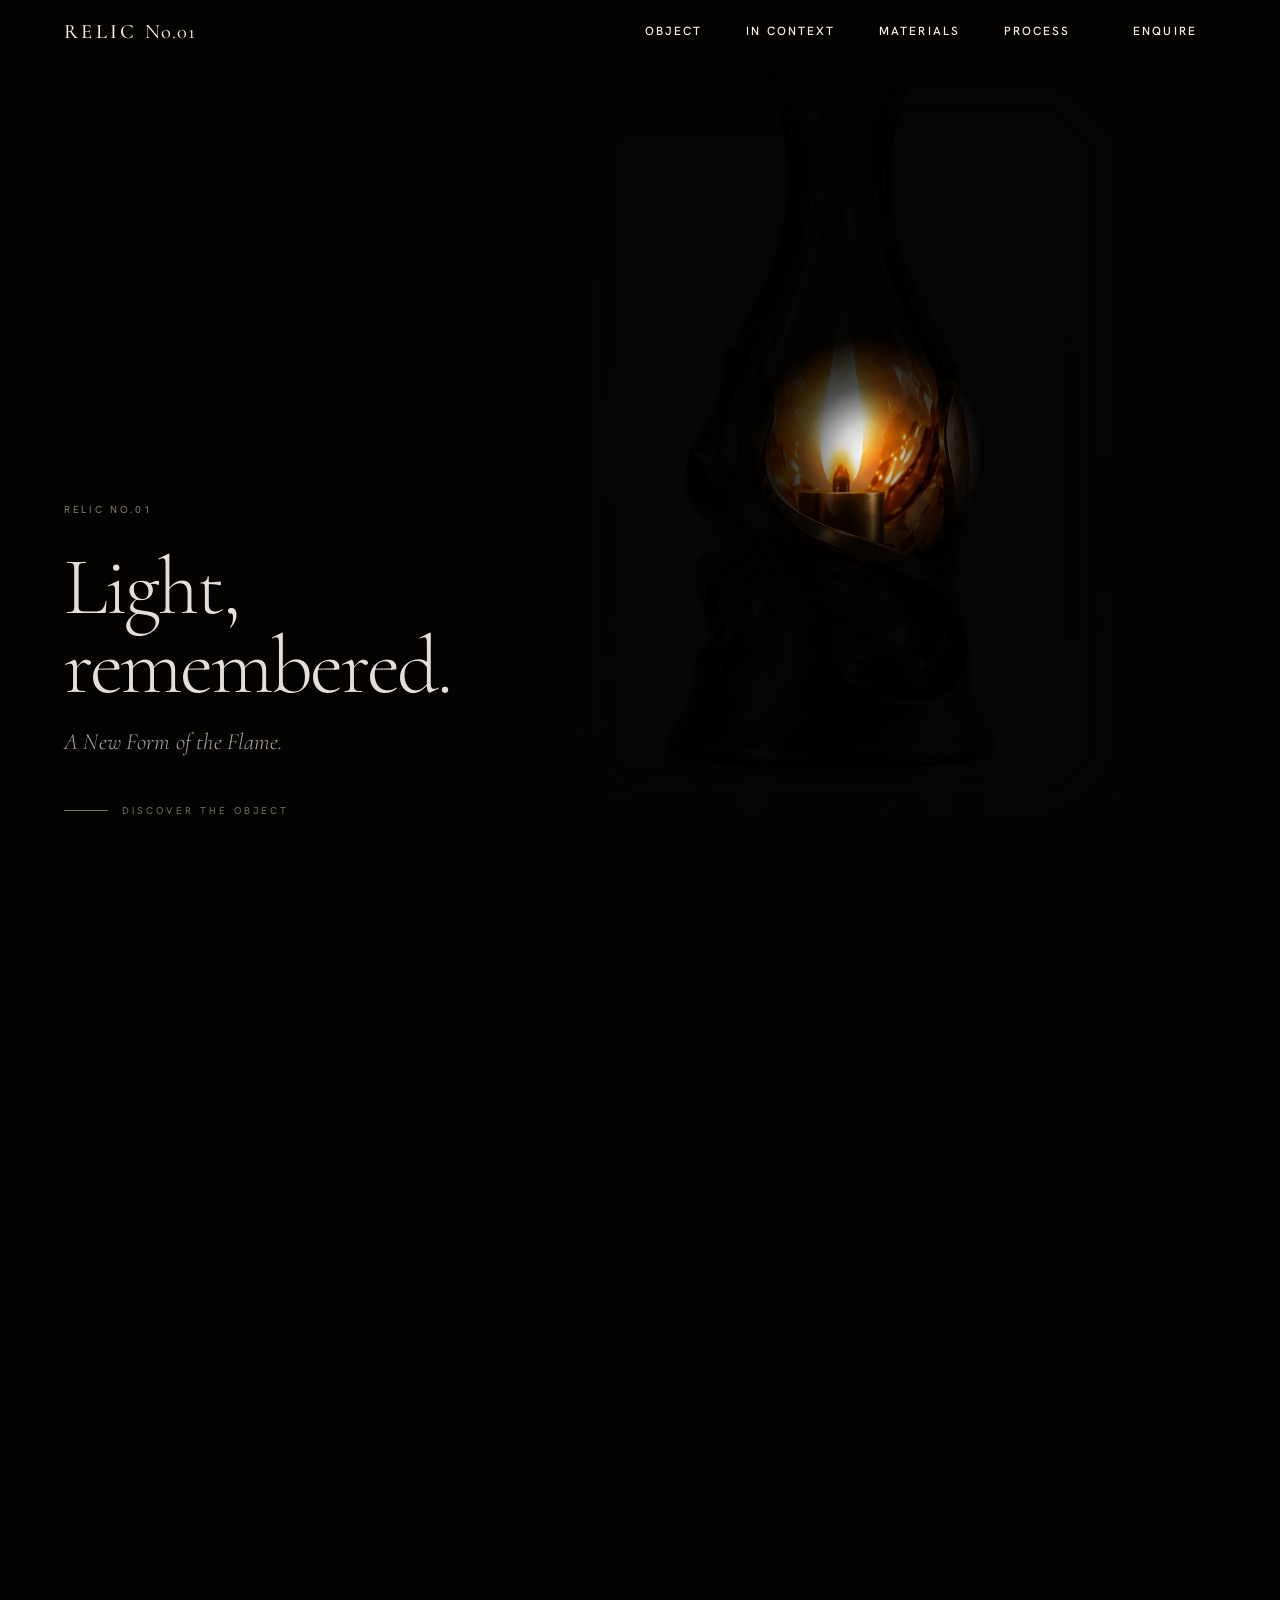
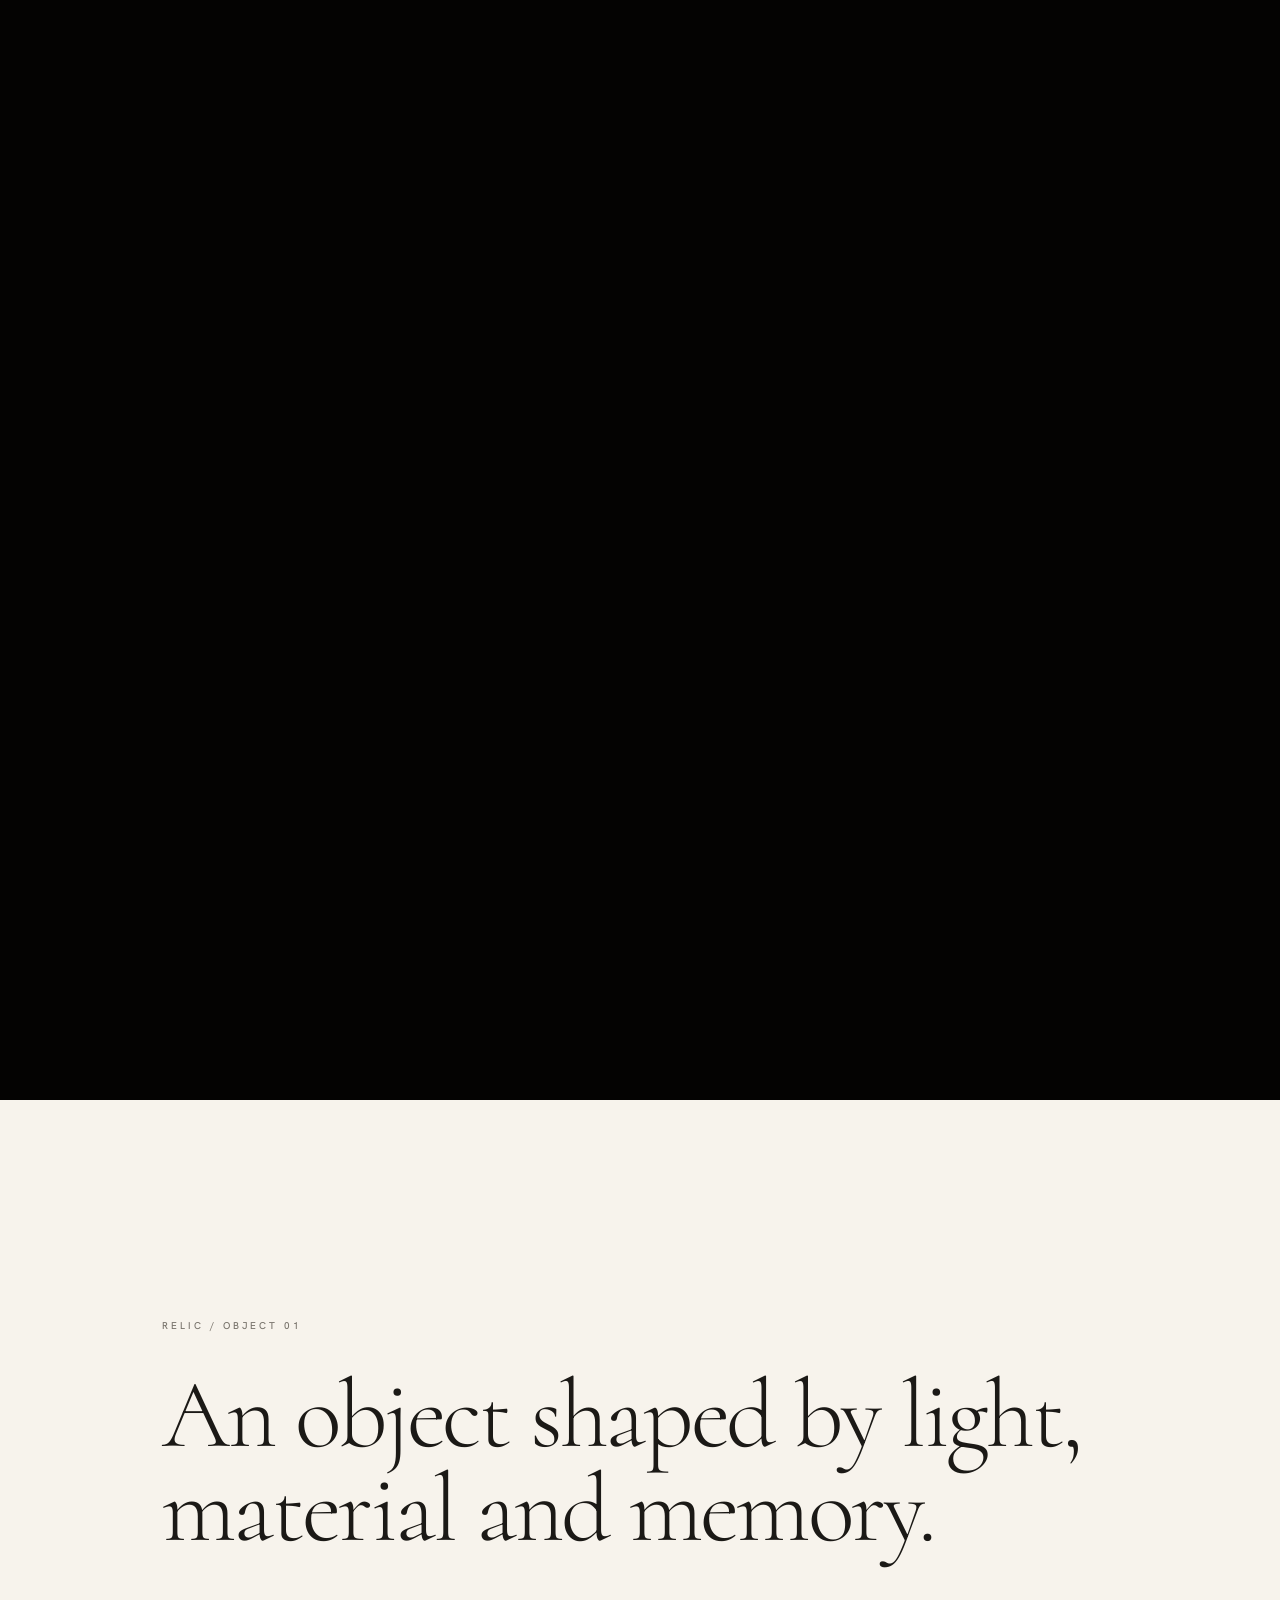
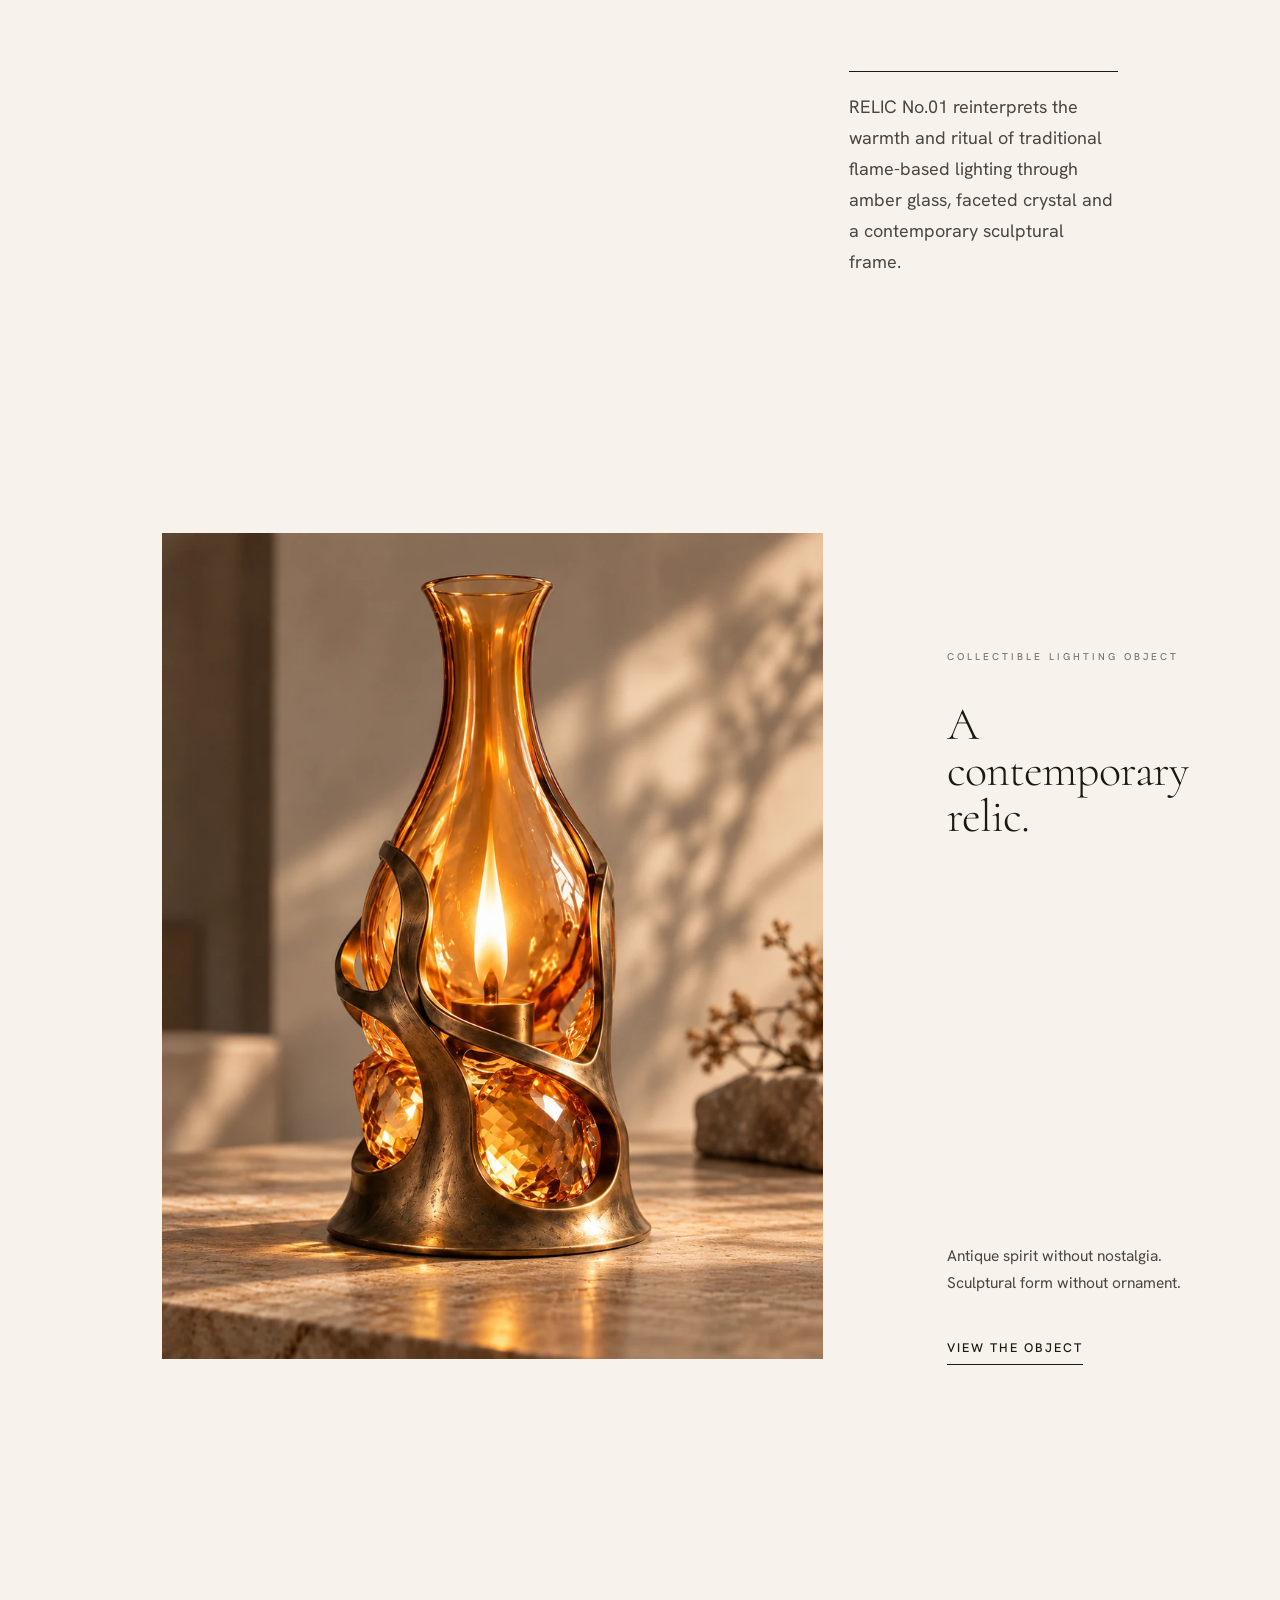
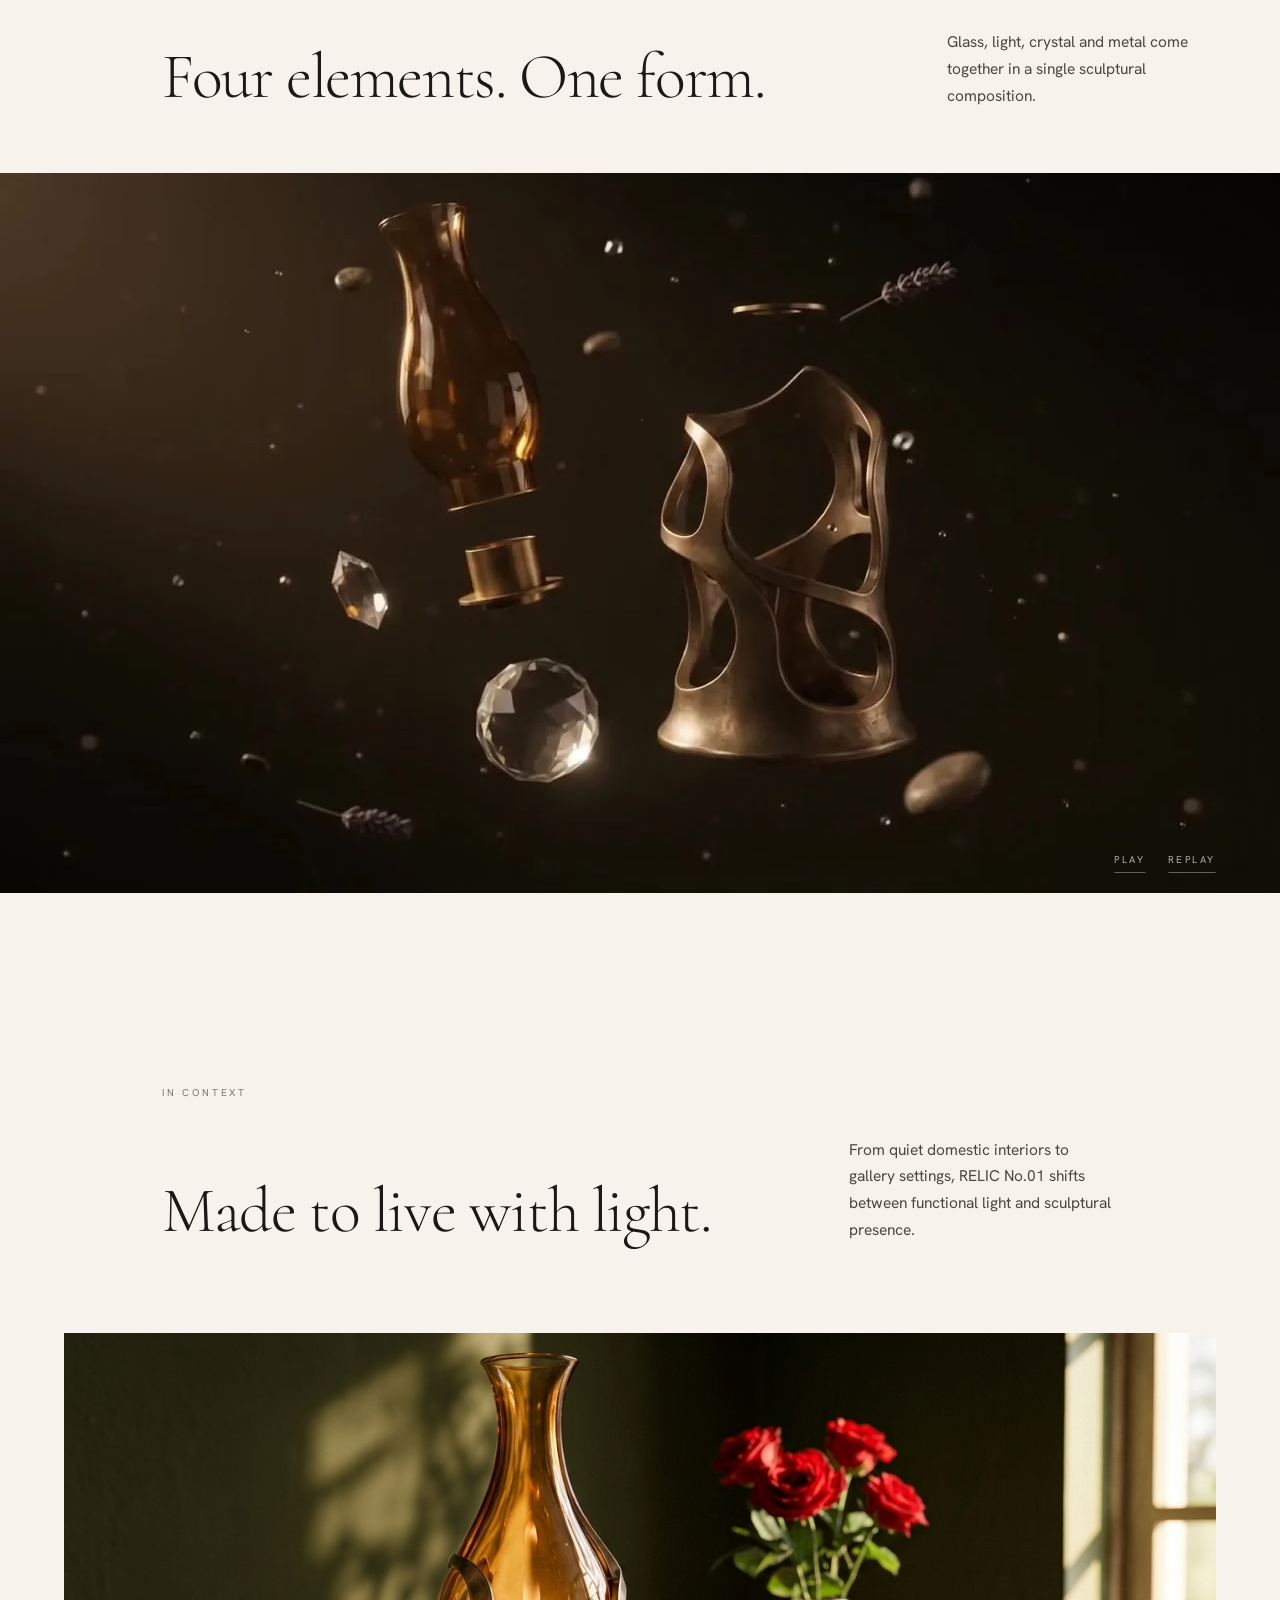
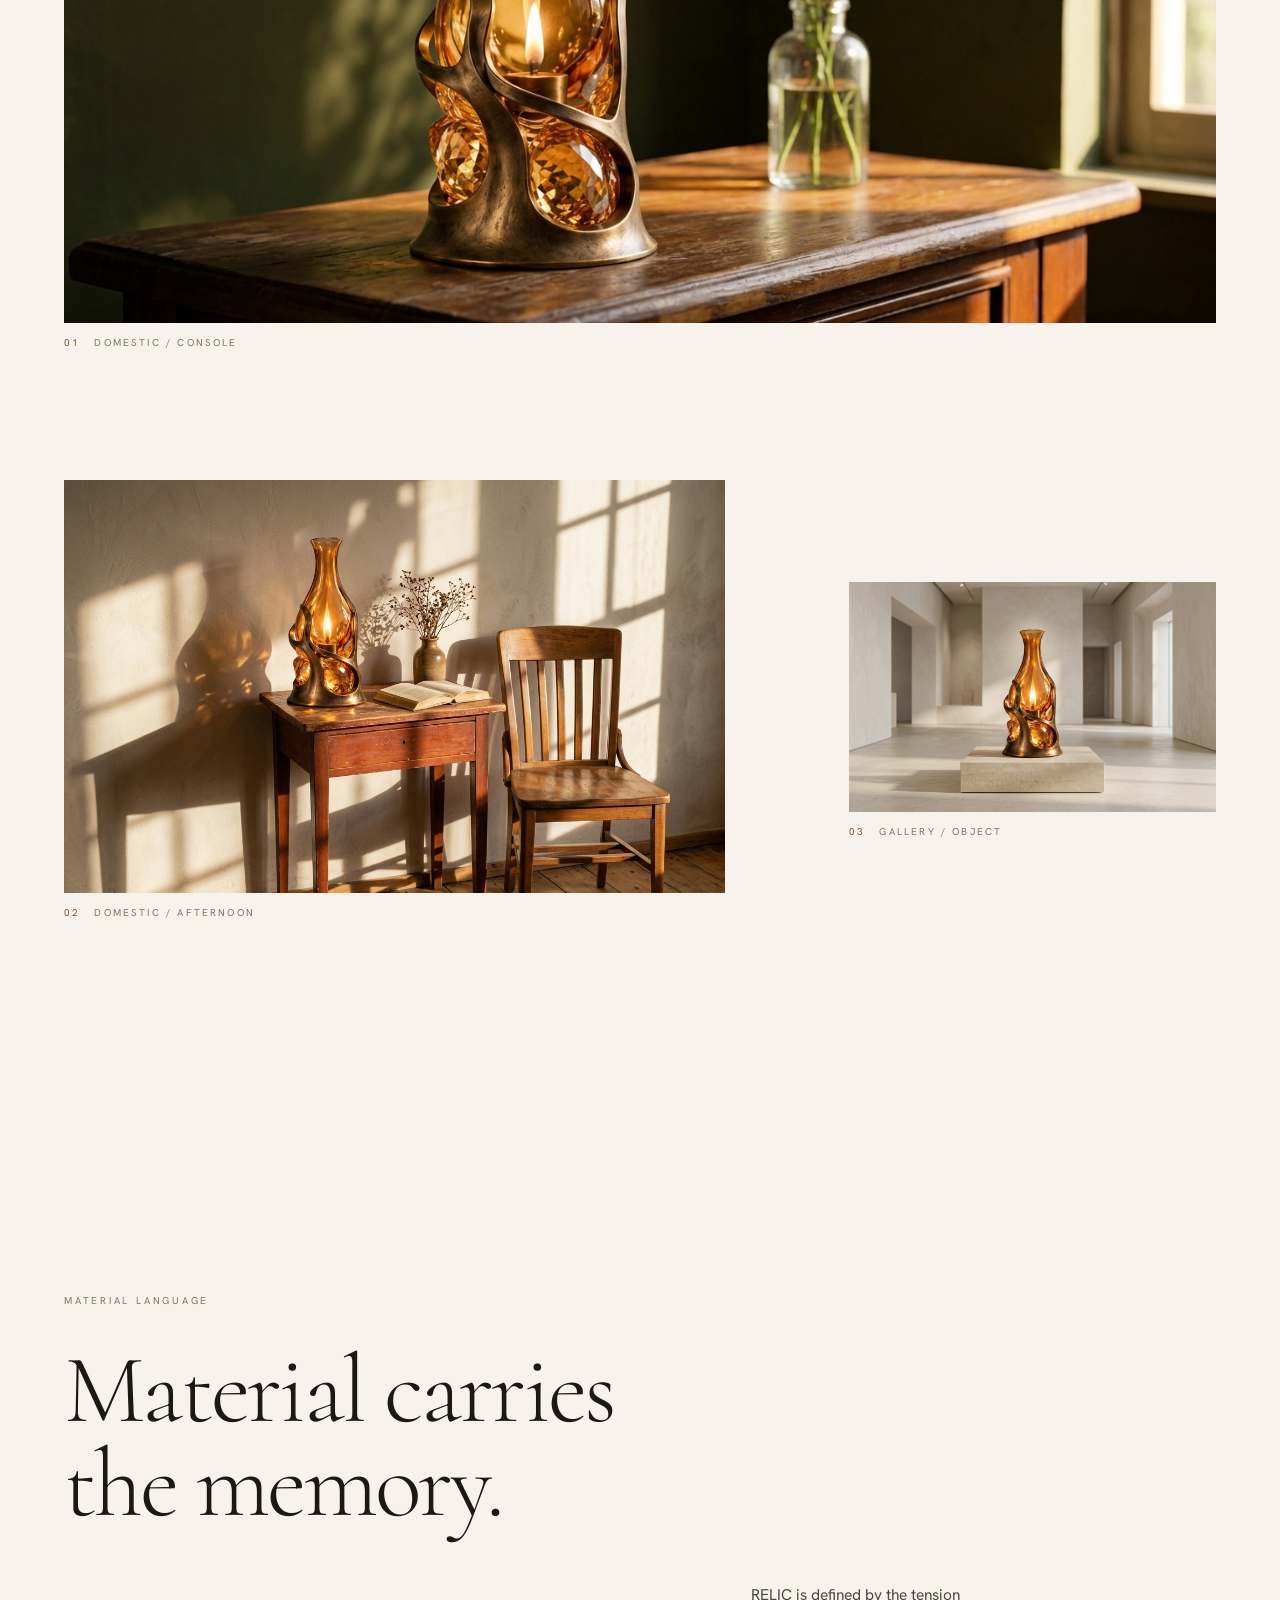
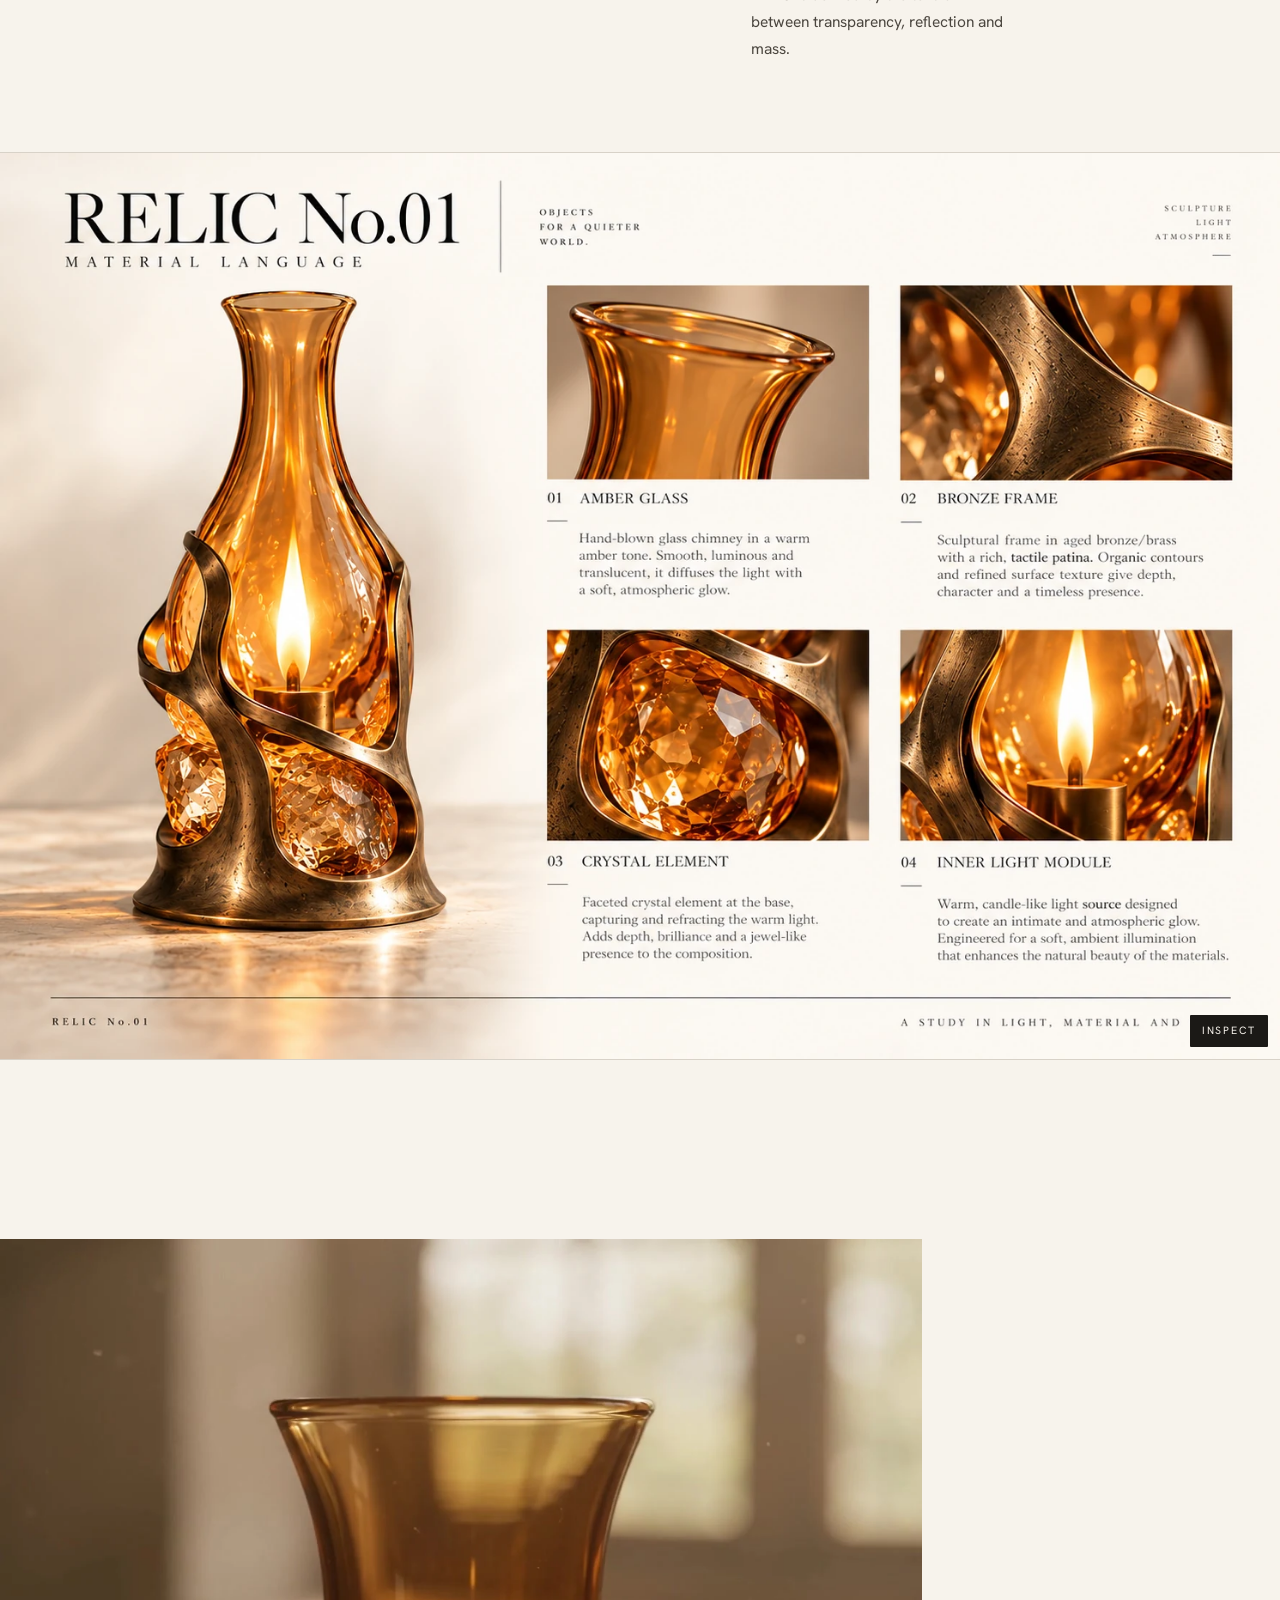
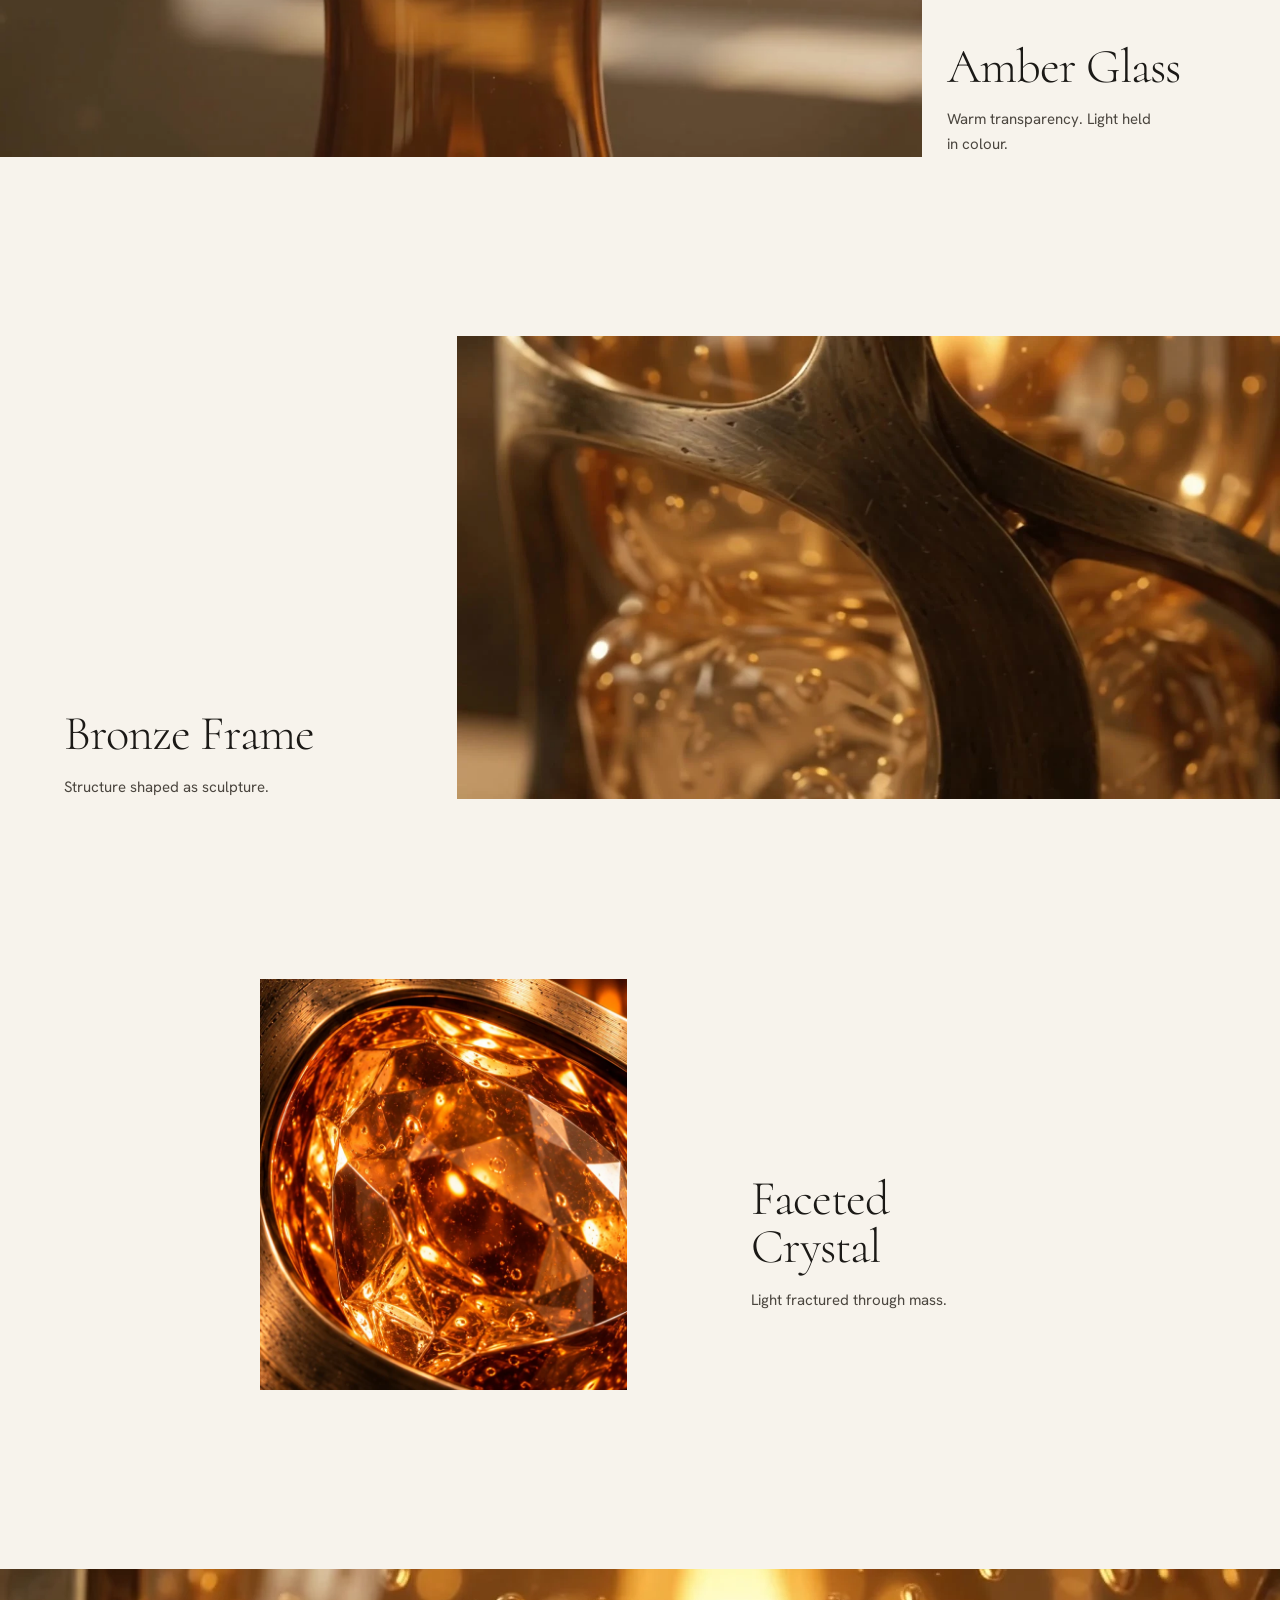
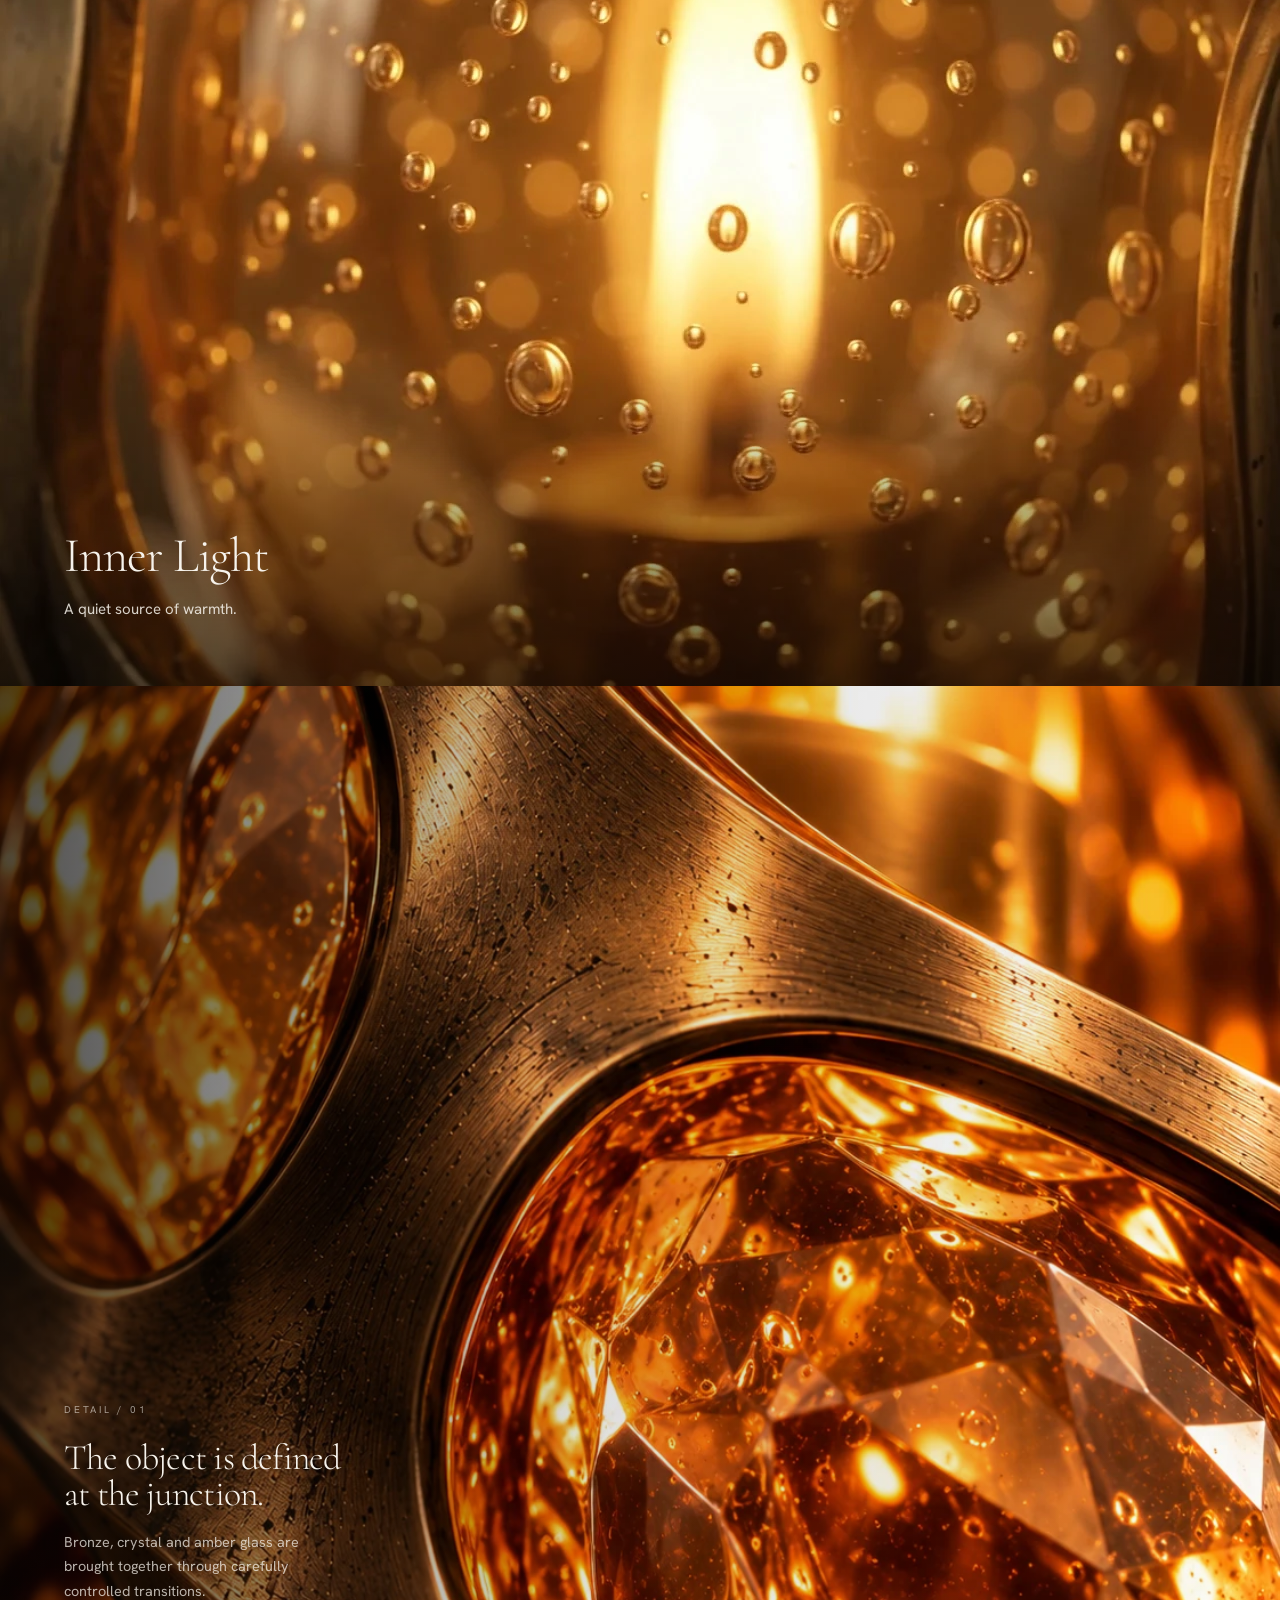
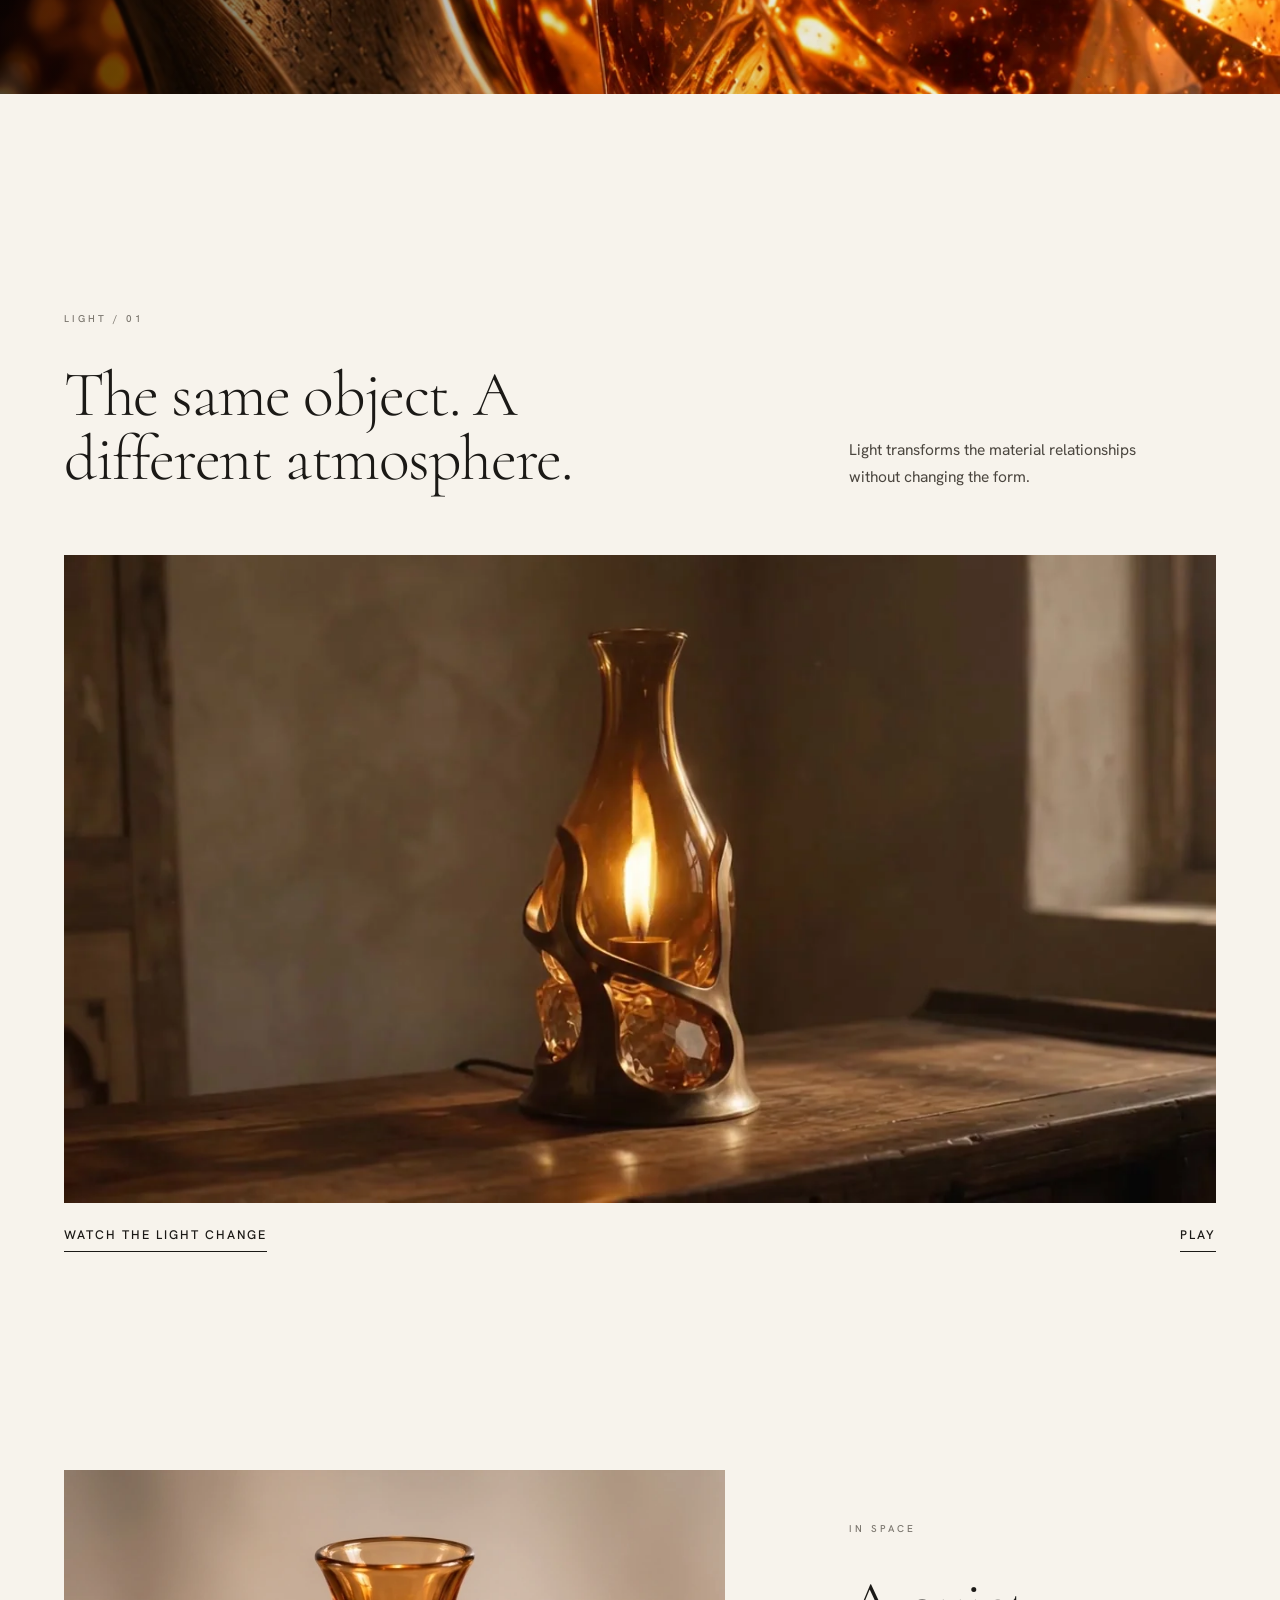
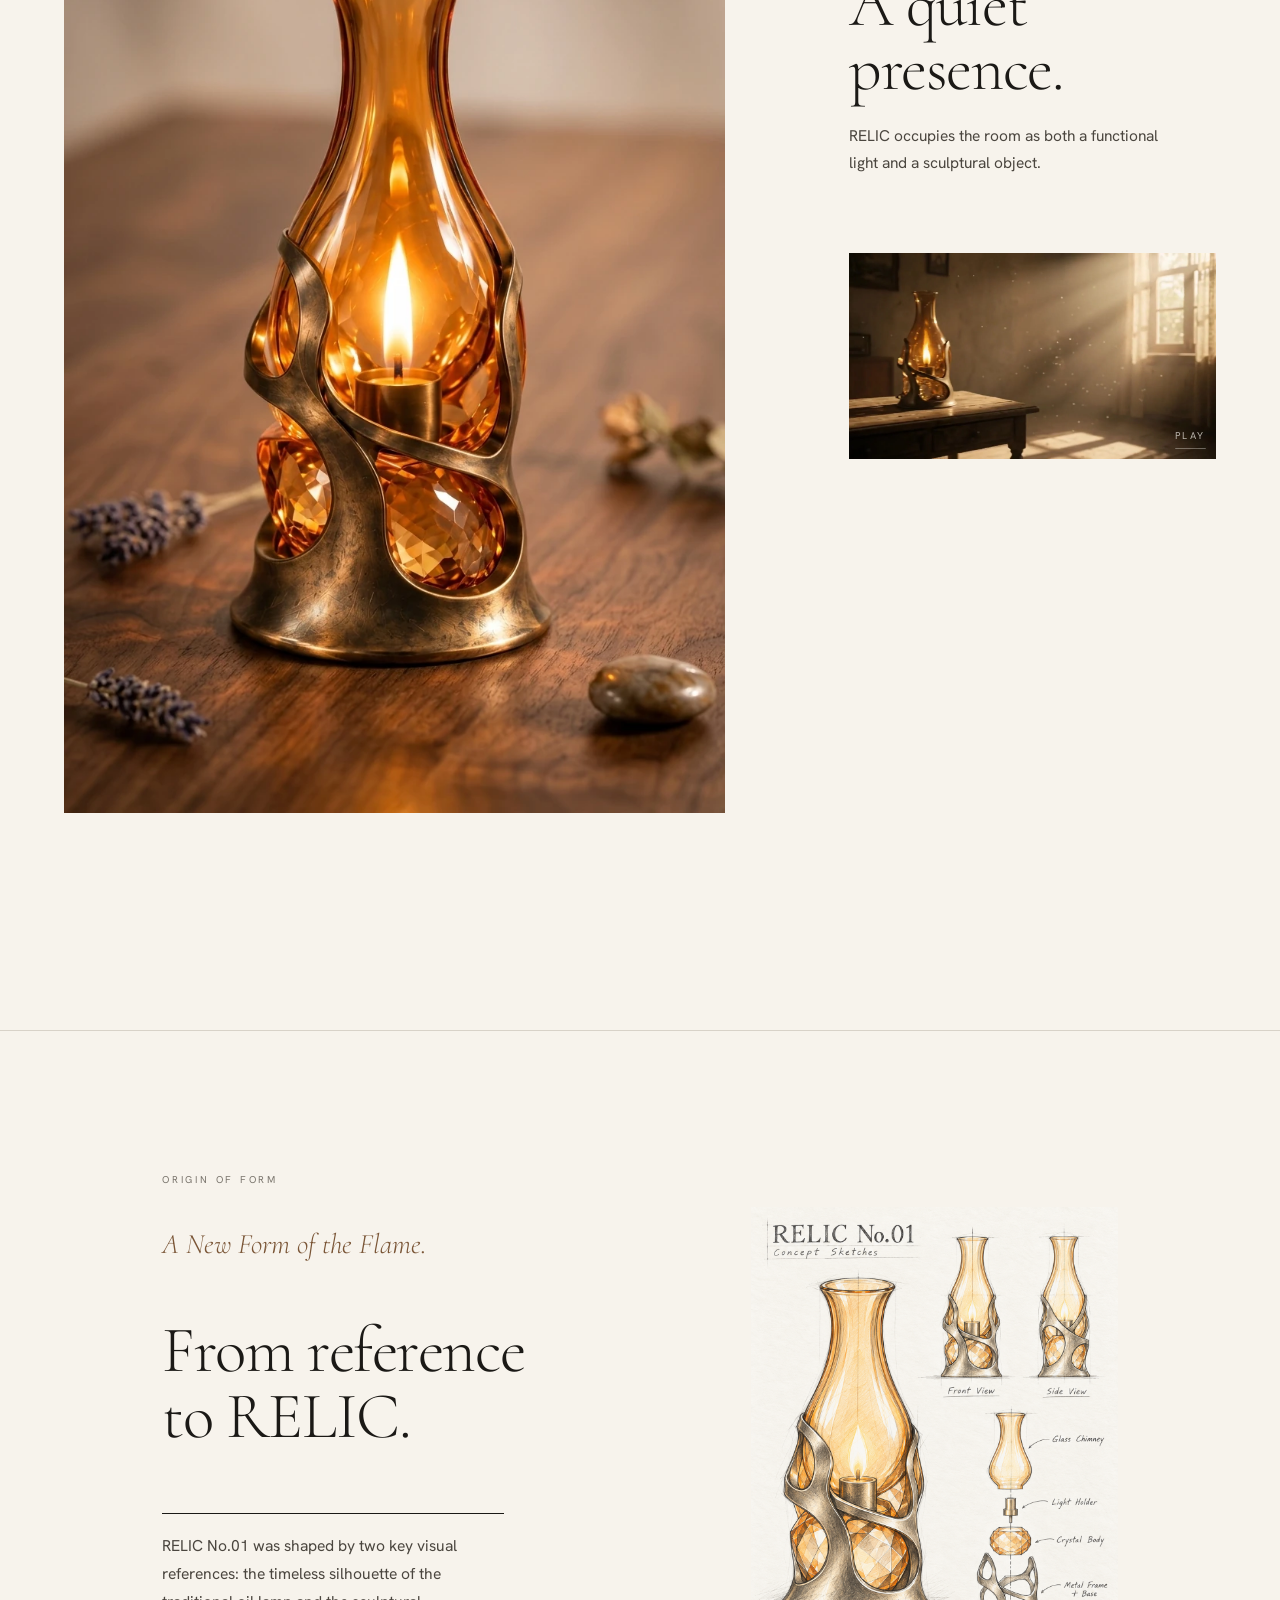
==== commit 1cc83a3b: "Credit RELIC No.01 to Nejat Şumlu" ====
--- a/index.html
+++ b/index.html
@@ -297,7 +297,7 @@
       <a href="#process">Process</a>
       <button type="button" data-enquire>Contact</button>
     </nav>
-    <p class="footer__credit">RELIC No.01 is a collectible design concept by PAS Creative Studio.</p>
+    <p class="footer__credit">RELIC No.01 is a collectible design concept by Nejat Şumlu.</p>
   </div>
 </footer>
 <dialog id="lightbox" class="lightbox" aria-label="Enlarged image">
--- a/css/style.css
+++ b/css/style.css
@@ -799,3 +799,99 @@
   .origin__sketch { margin-top: 48px; width: min(82vw, 520px); justify-self: center; }
   .origin__sketch-btn img { max-width: none; }
 }
+
+
+/* ---------- in context ---------- */
+.context {
+  padding-block: clamp(110px, 15vw, 230px);
+}
+.context__head {
+  align-items: end;
+  margin-bottom: clamp(52px, 7vw, 100px);
+}
+.context__head .meta {
+  grid-column: 2 / -1;
+  margin-bottom: 2.2rem;
+}
+.context__head .headline {
+  grid-column: 2 / span 7;
+}
+.context__head .copy {
+  grid-column: 9 / span 3;
+}
+.context__gallery {
+  overflow: hidden;
+}
+.context__gallery figure {
+  margin: 0;
+}
+.context__gallery img {
+  width: 100%;
+  display: block;
+}
+.context__hero {
+  width: min(100% - (var(--m) * 2), 1500px);
+  margin-inline: auto !important;
+}
+.context__hero img {
+  aspect-ratio: 16 / 8.2;
+  object-fit: cover;
+}
+.context__gallery figcaption {
+  display: flex;
+  gap: 14px;
+  margin-top: 12px;
+  font-size: .62rem;
+  letter-spacing: .22em;
+  text-transform: uppercase;
+  color: var(--ink-2);
+}
+.context__gallery figcaption span {
+  color: var(--bronze);
+}
+.context__pair {
+  align-items: start;
+  padding-top: clamp(72px, 10vw, 150px);
+}
+.context__domestic {
+  grid-column: 1 / span 7;
+}
+.context__gallery-shot {
+  grid-column: 9 / span 4;
+  padding-top: clamp(56px, 8vw, 120px);
+}
+.context__domestic img {
+  aspect-ratio: 16 / 10;
+  object-fit: cover;
+}
+.context__gallery-shot img {
+  aspect-ratio: 16 / 10;
+  object-fit: cover;
+}
+@media (max-width: 820px) {
+  .context__head .meta,
+  .context__head .headline,
+  .context__head .copy {
+    grid-column: 1 / -1;
+  }
+  .context__head .copy {
+    margin-top: 1.5rem;
+  }
+  .context__hero {
+    width: 100%;
+  }
+  .context__hero figcaption {
+    padding-inline: var(--m);
+  }
+  .context__hero img {
+    aspect-ratio: 4 / 3;
+  }
+  .context__domestic,
+  .context__gallery-shot {
+    grid-column: 1 / -1;
+    padding-top: 0;
+  }
+  .context__gallery-shot {
+    margin-top: 48px !important;
+  }
+}
